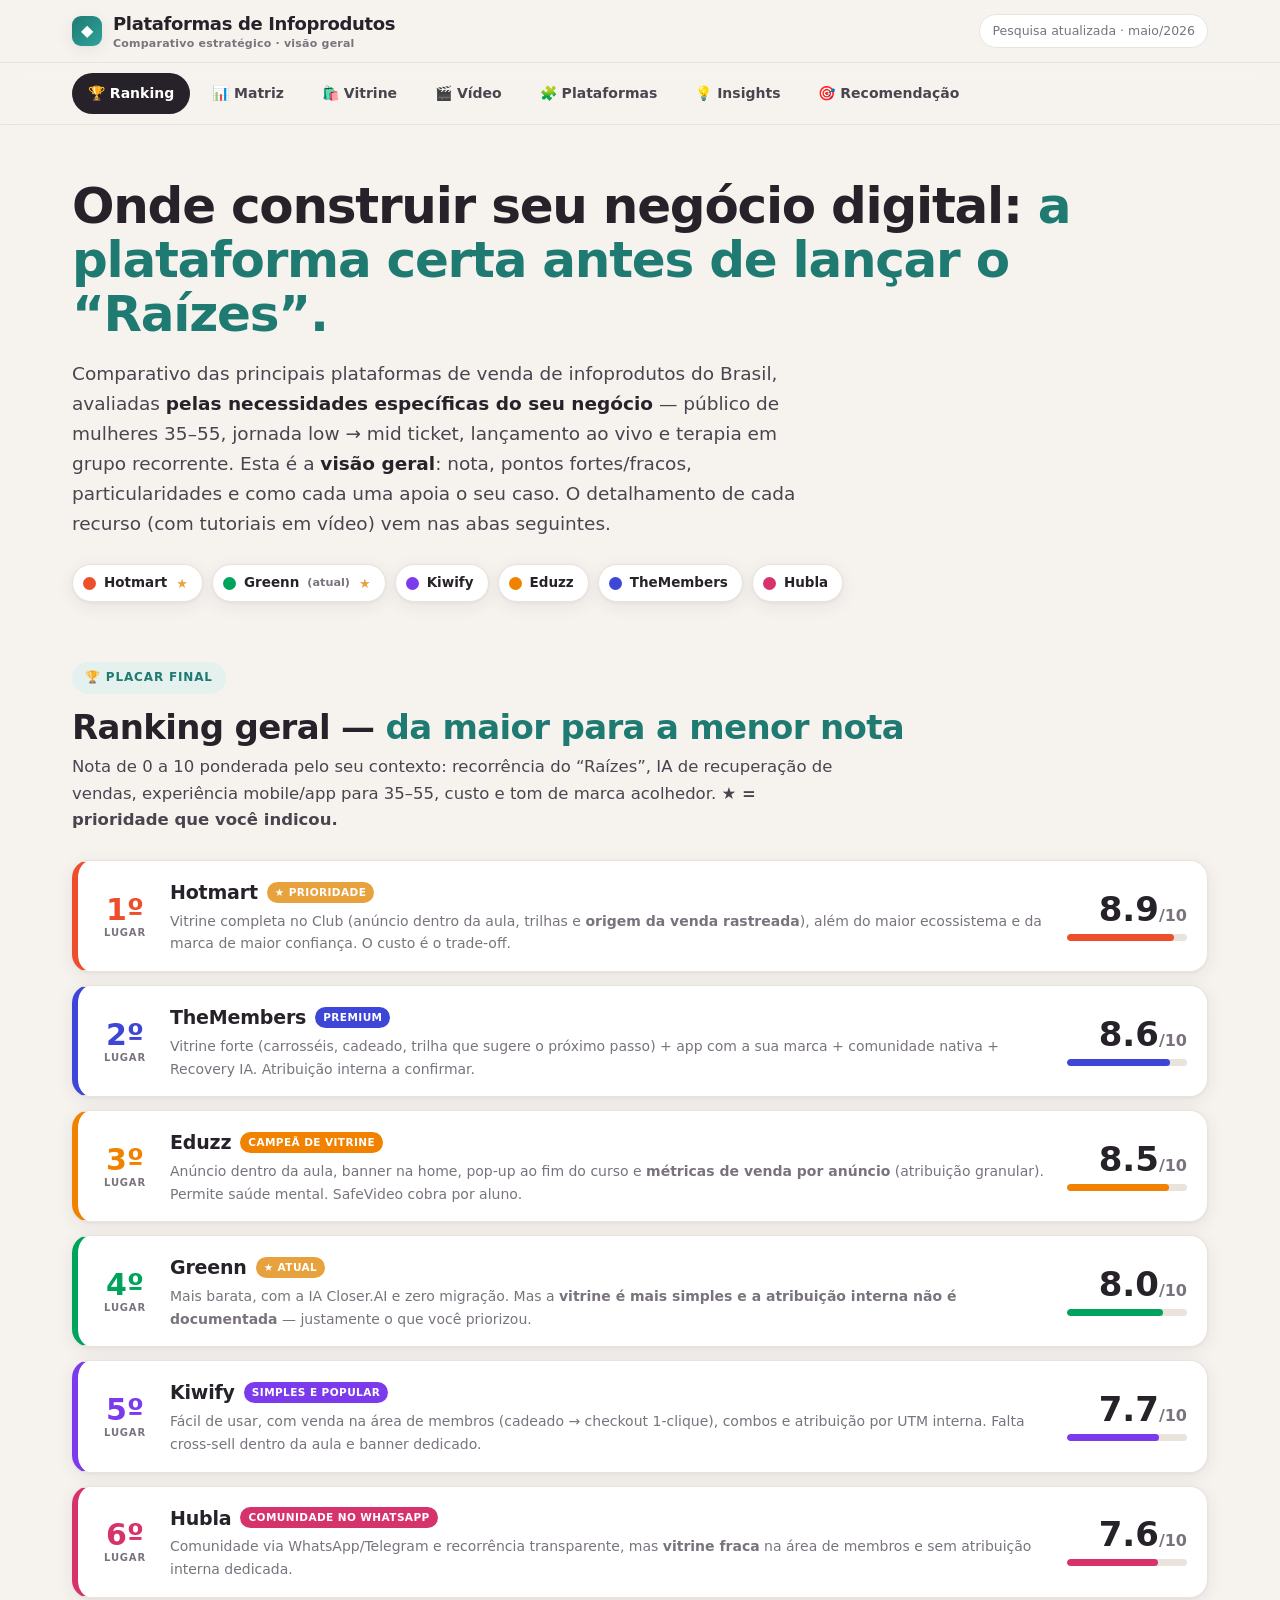
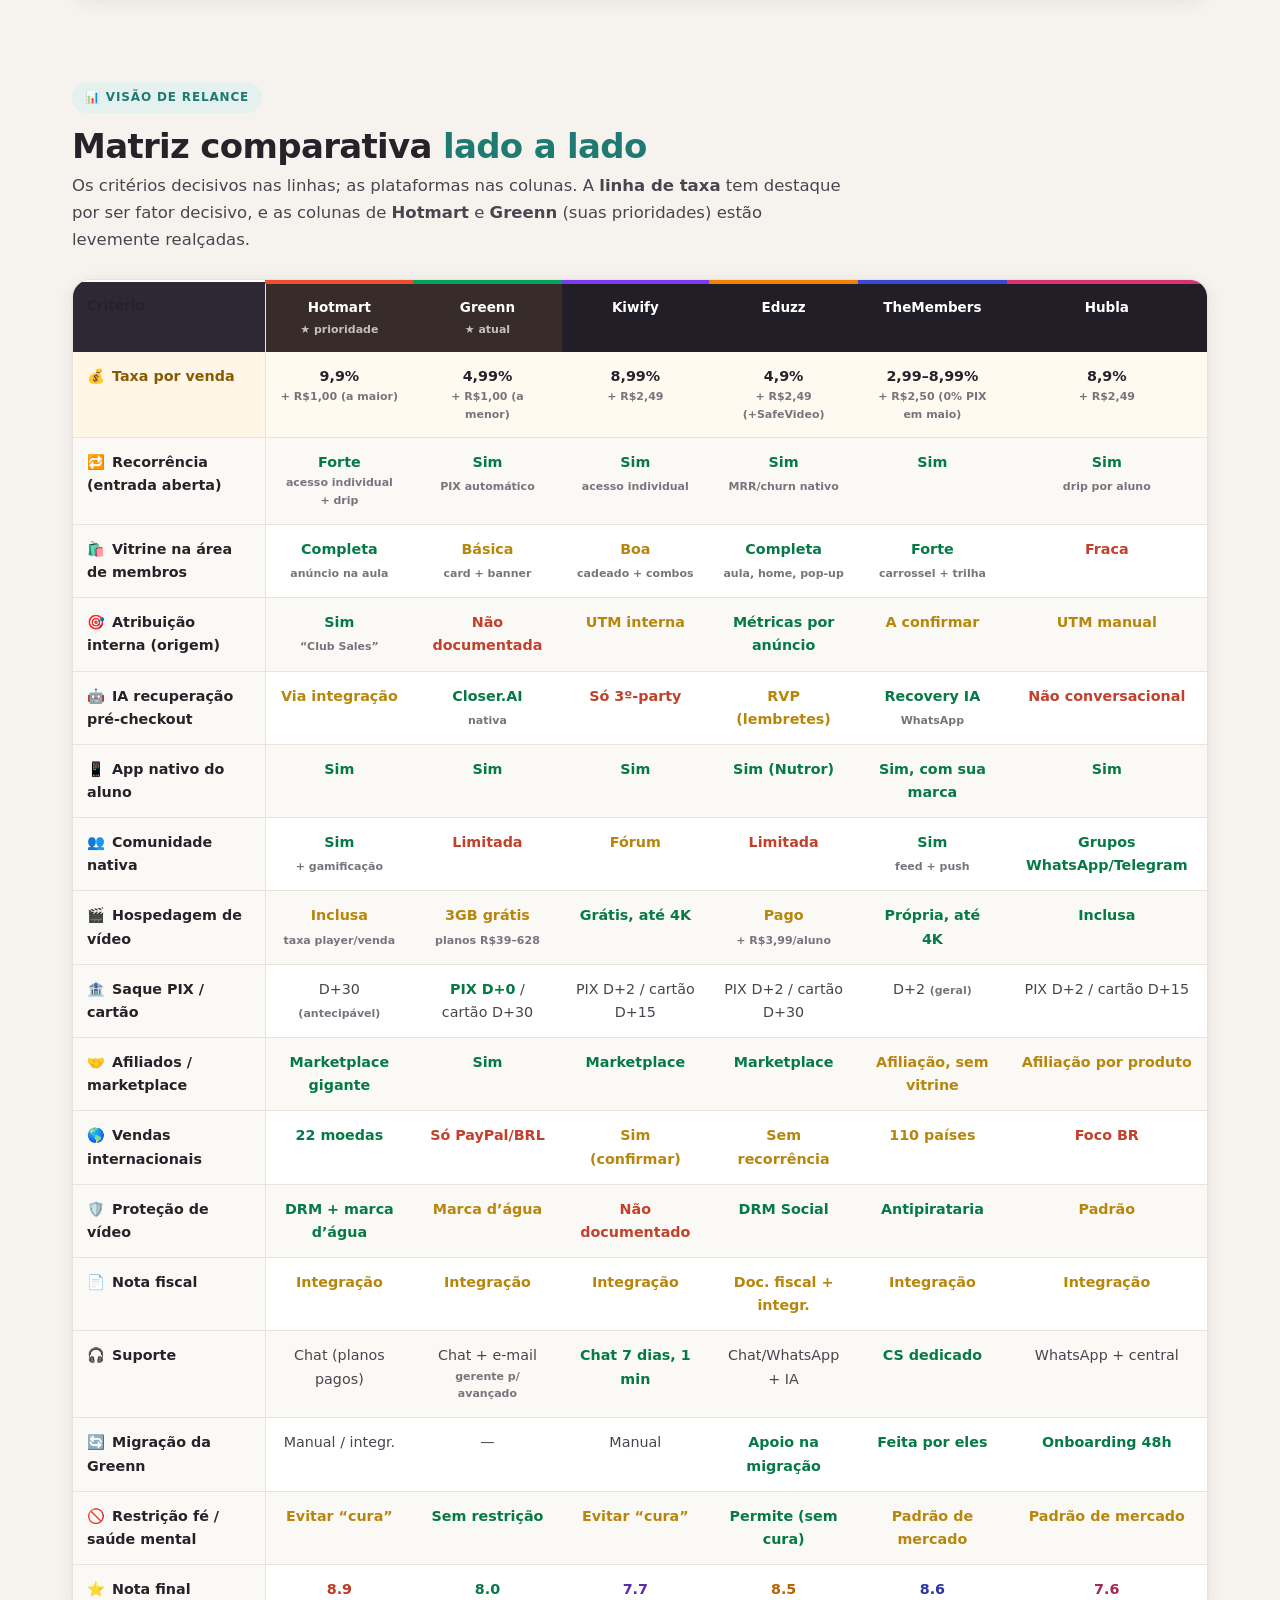
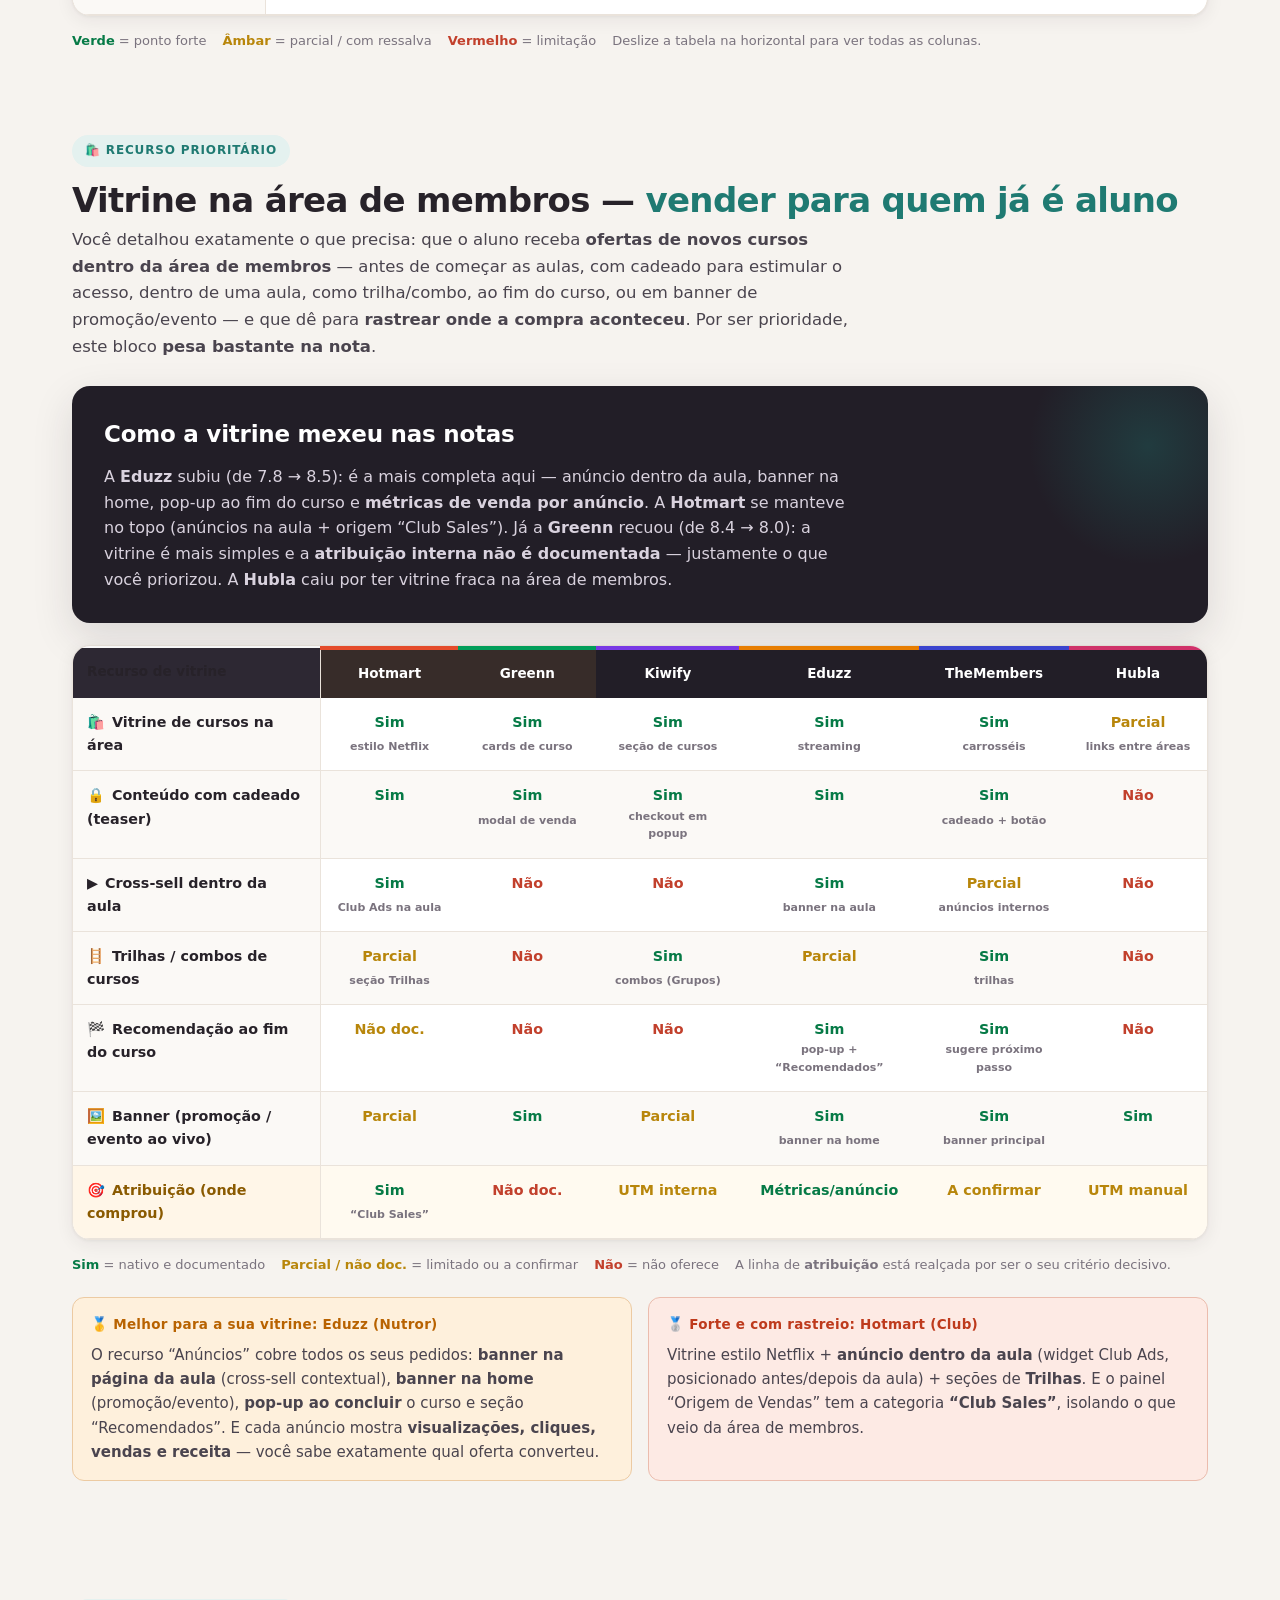
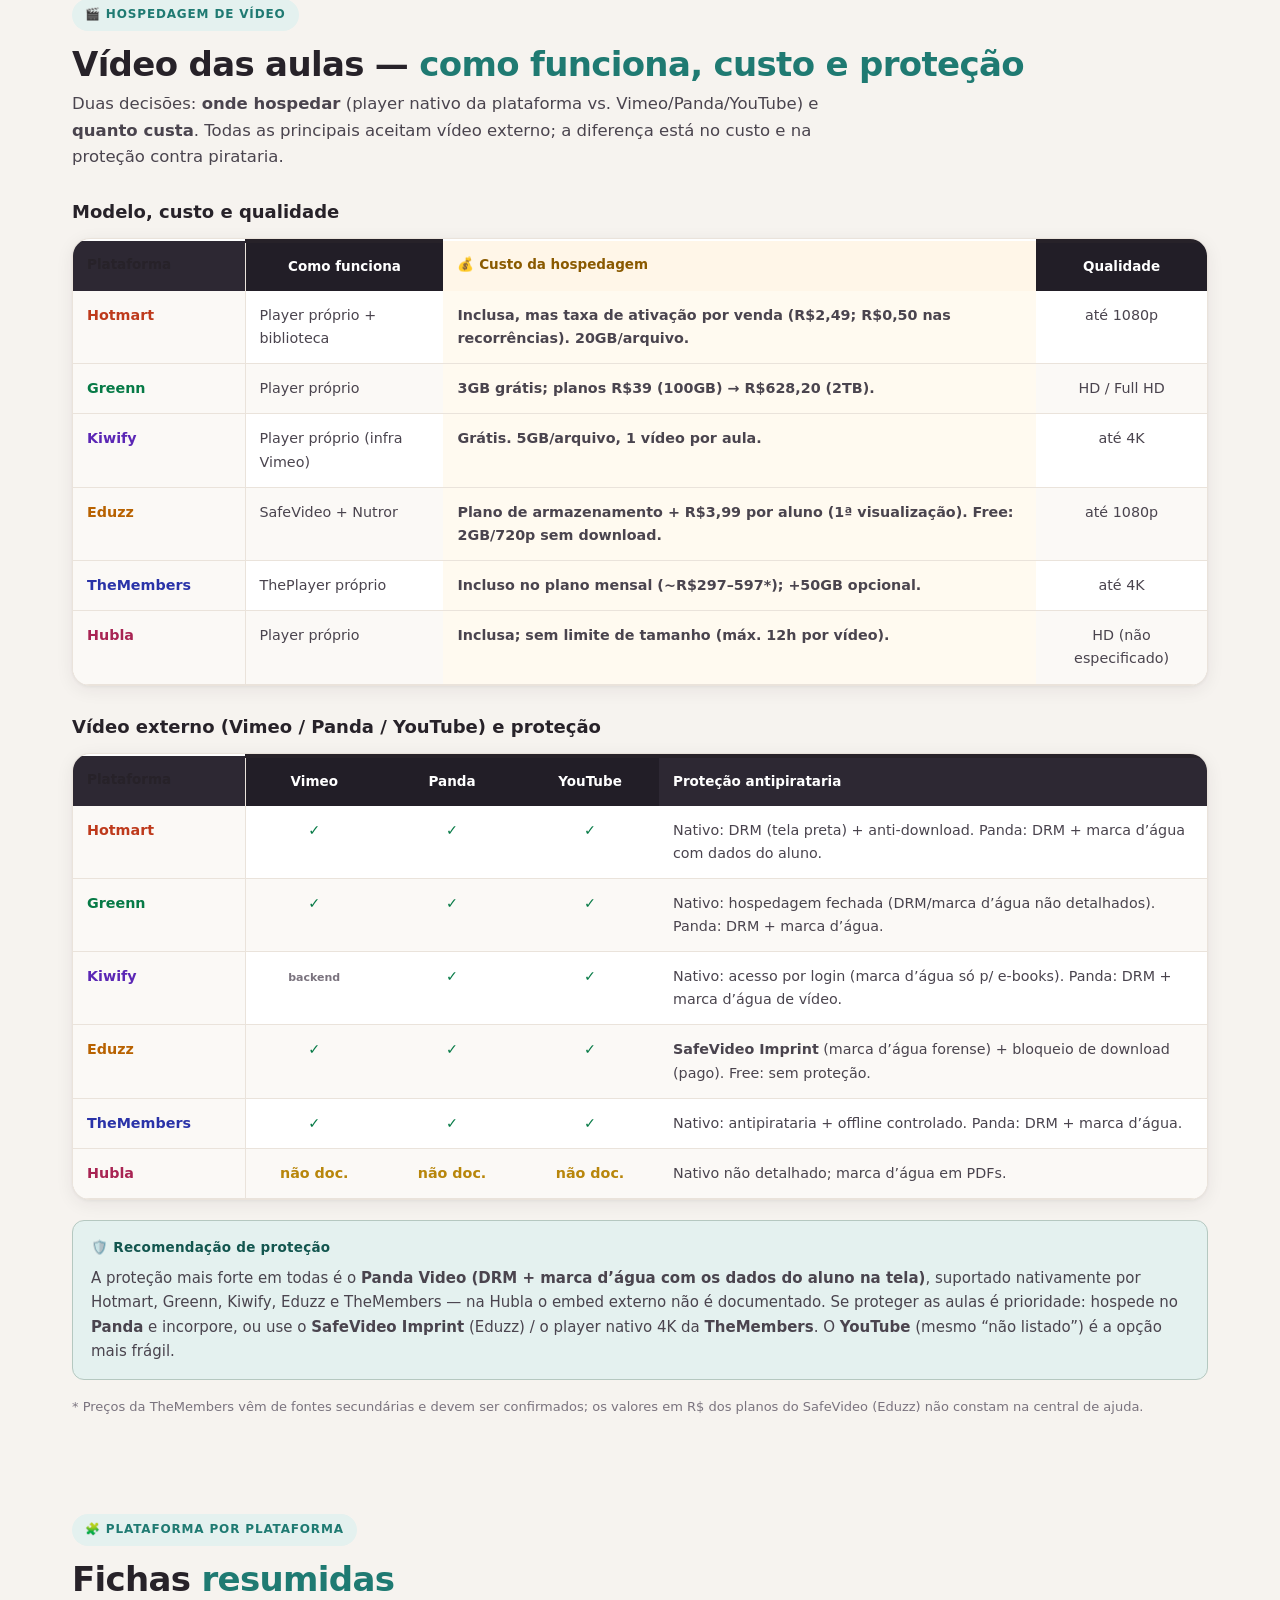
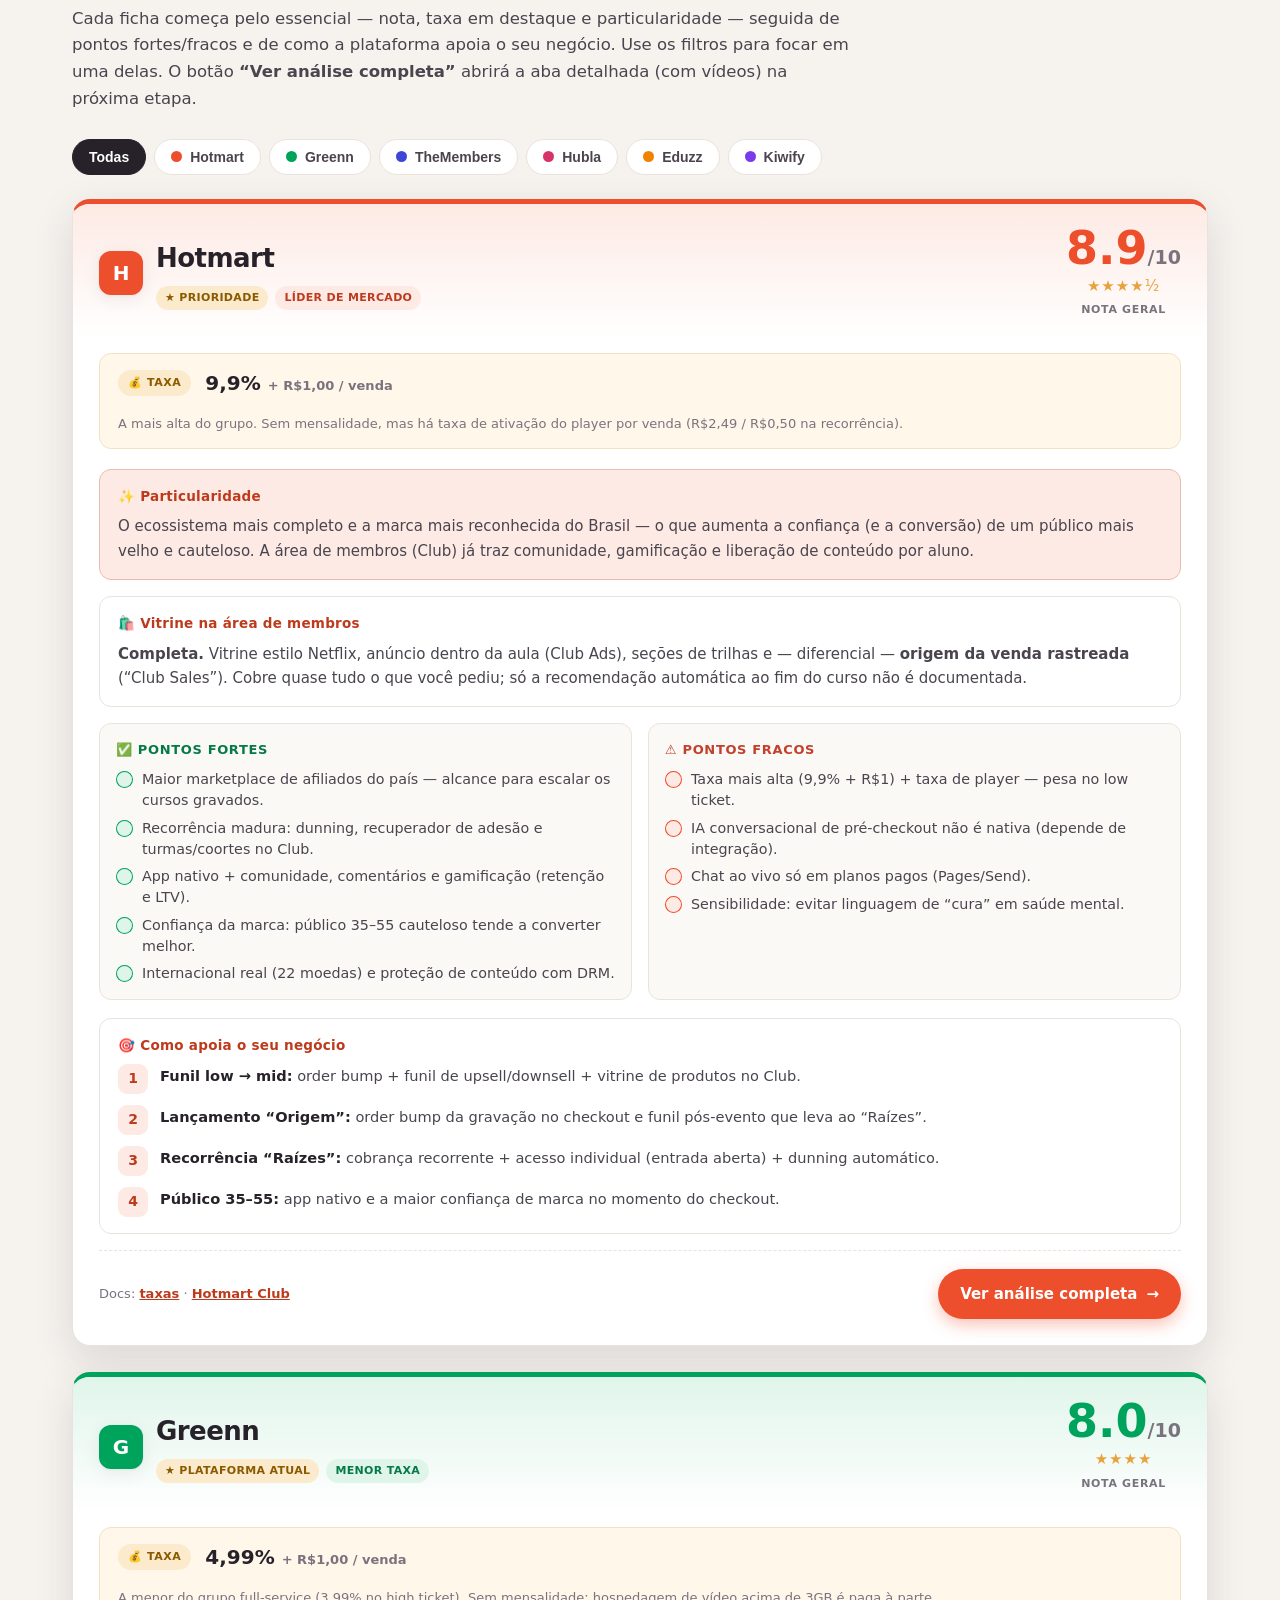
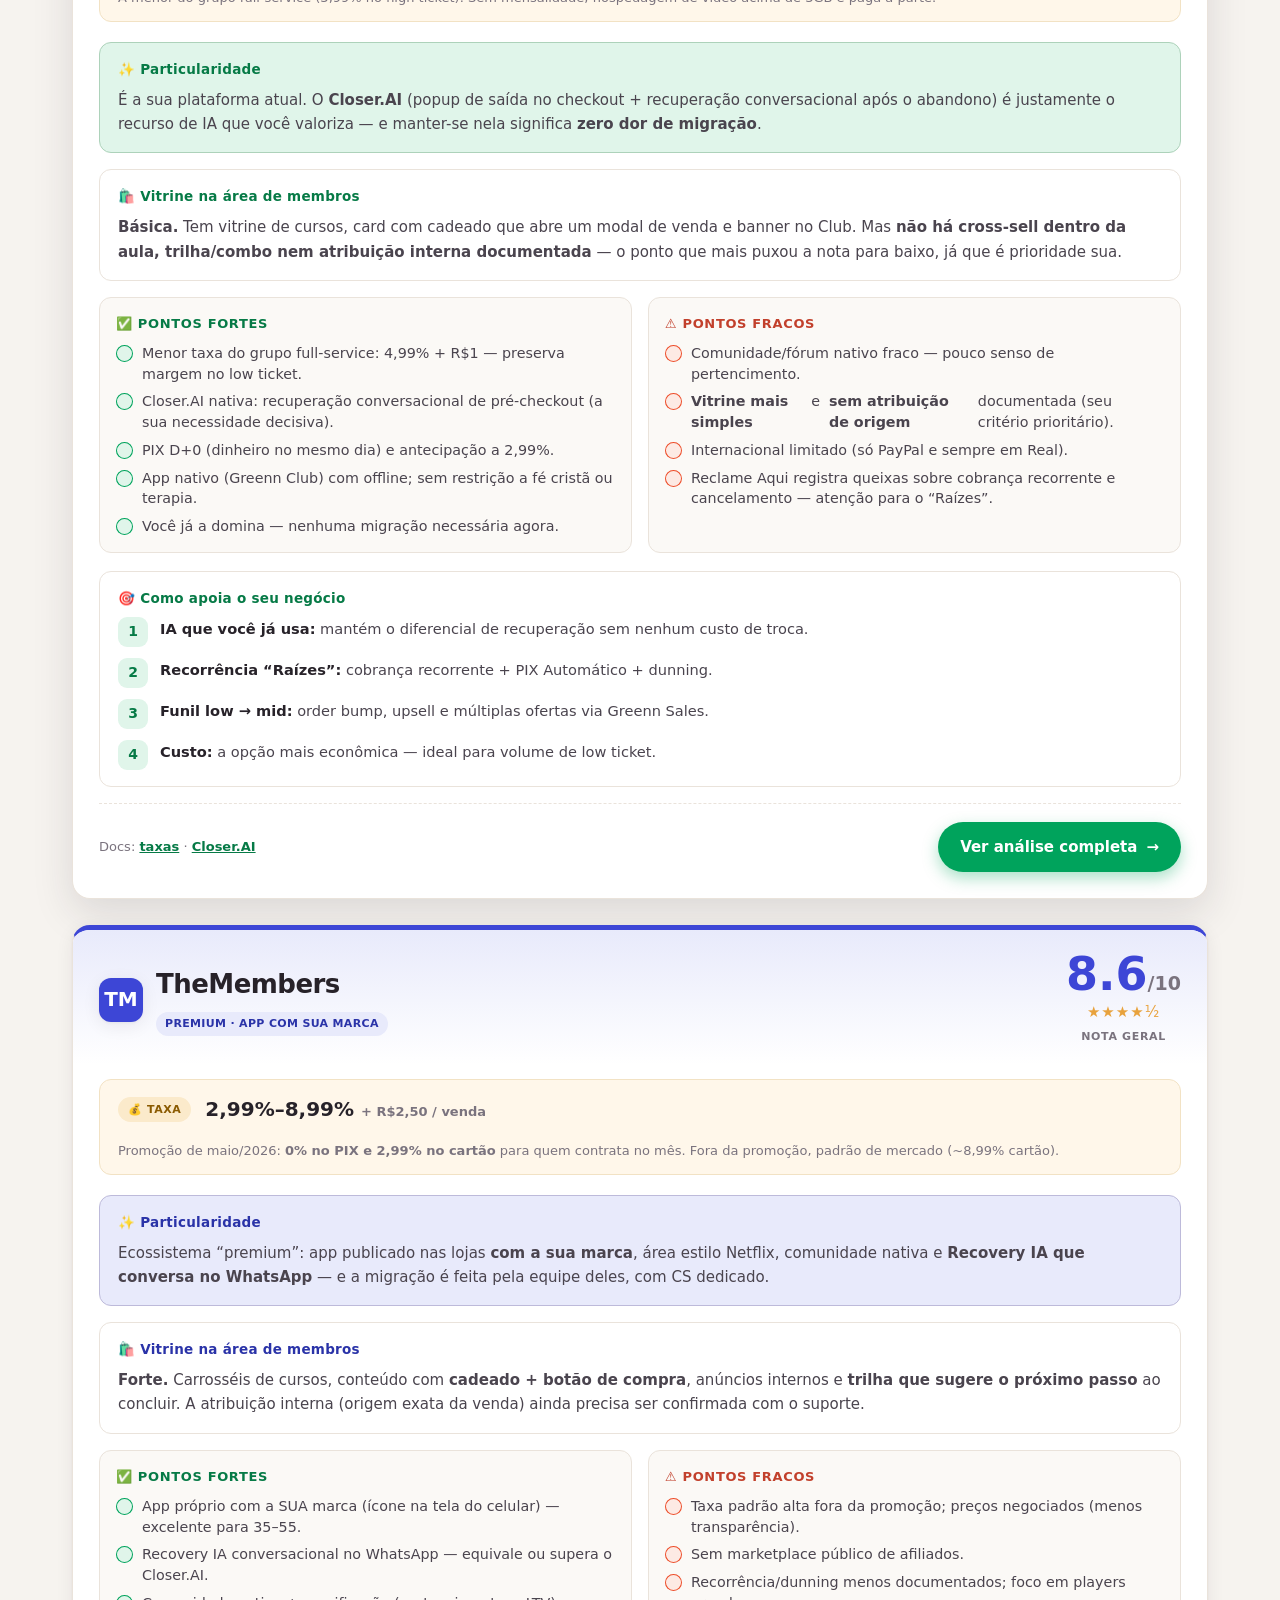
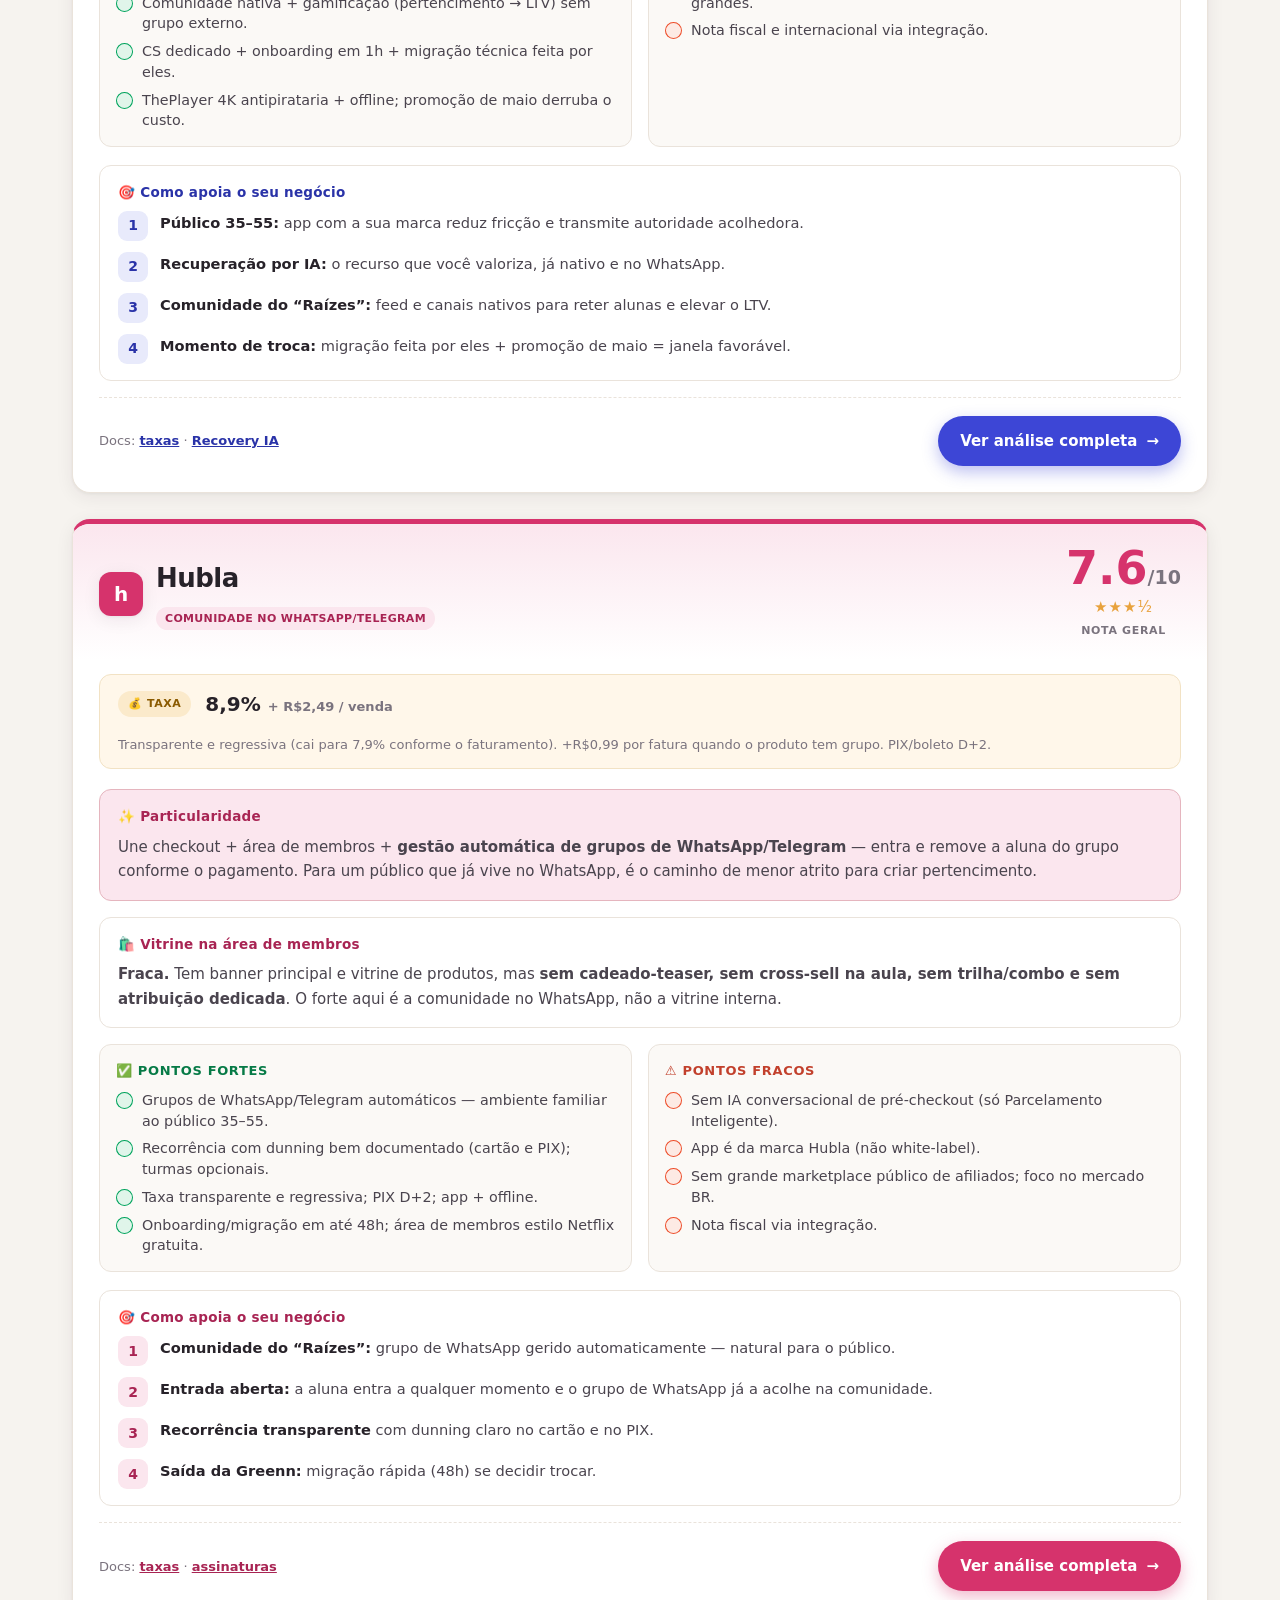
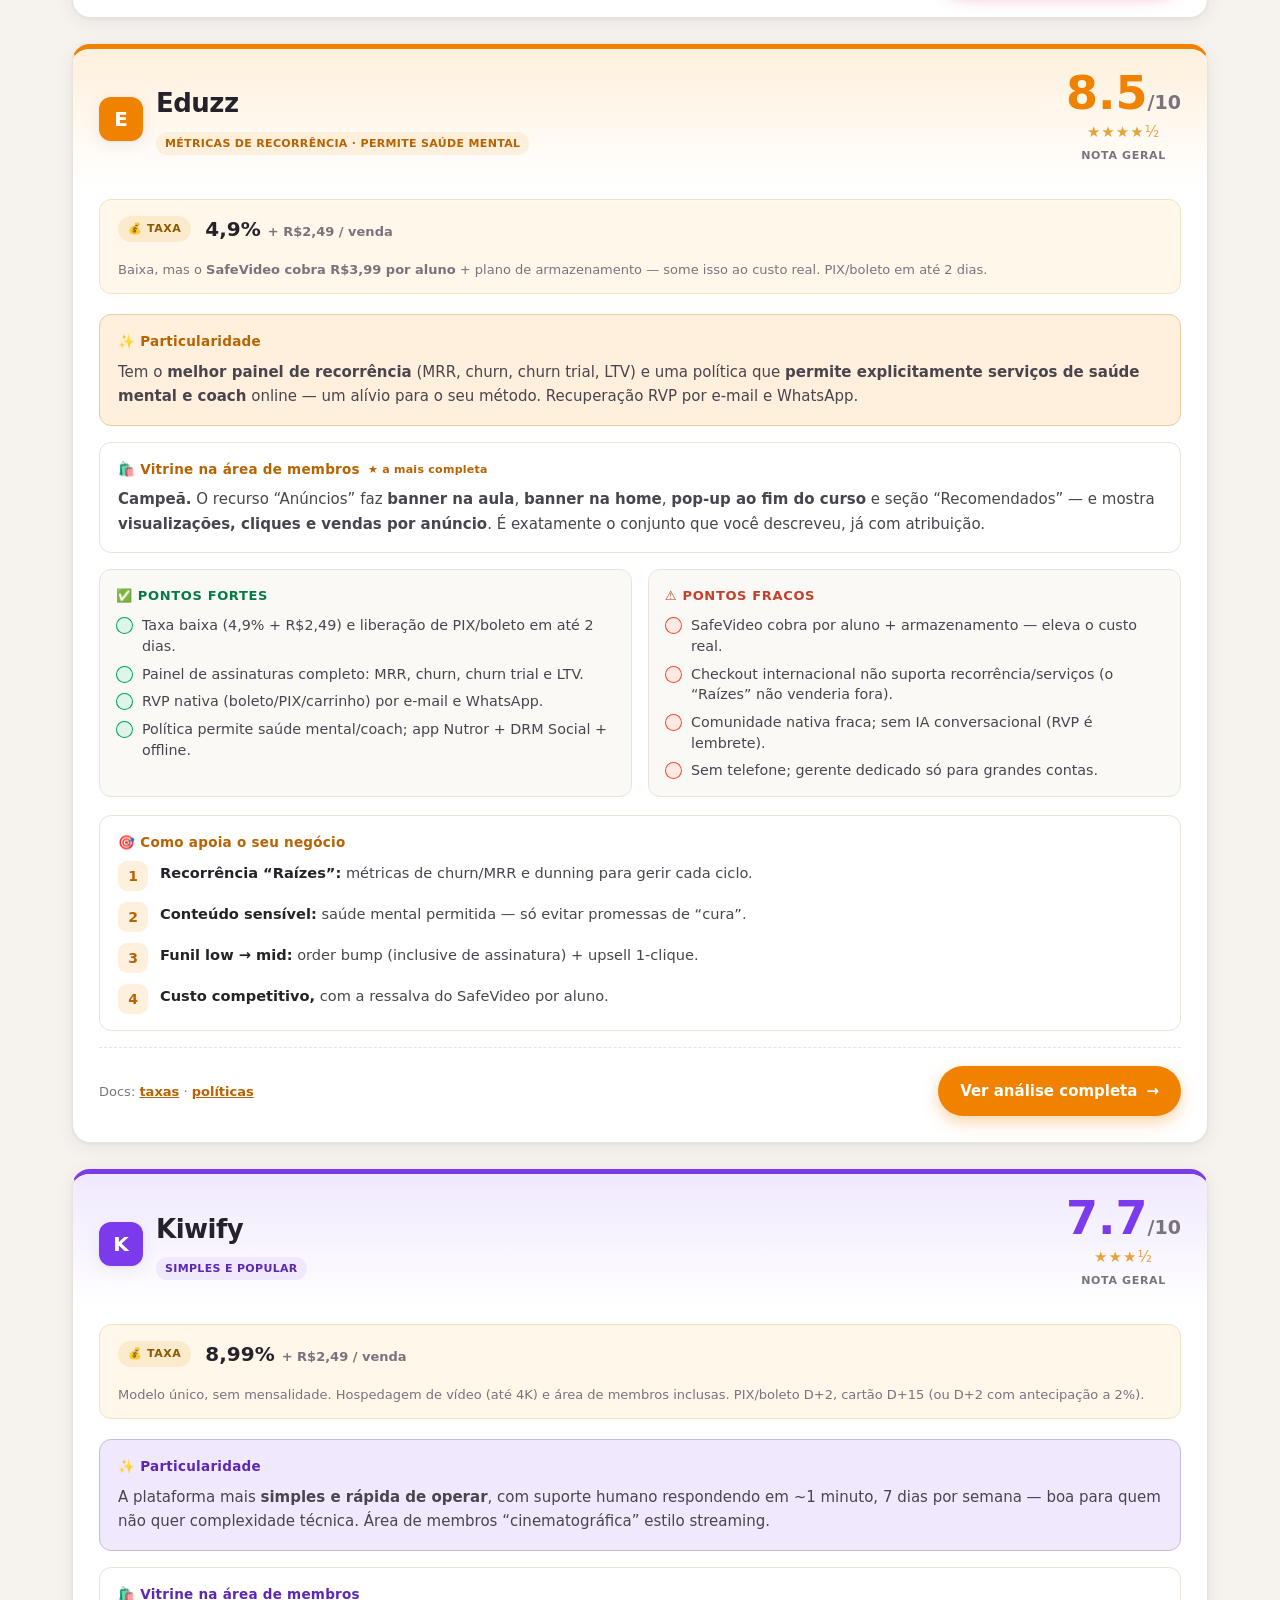
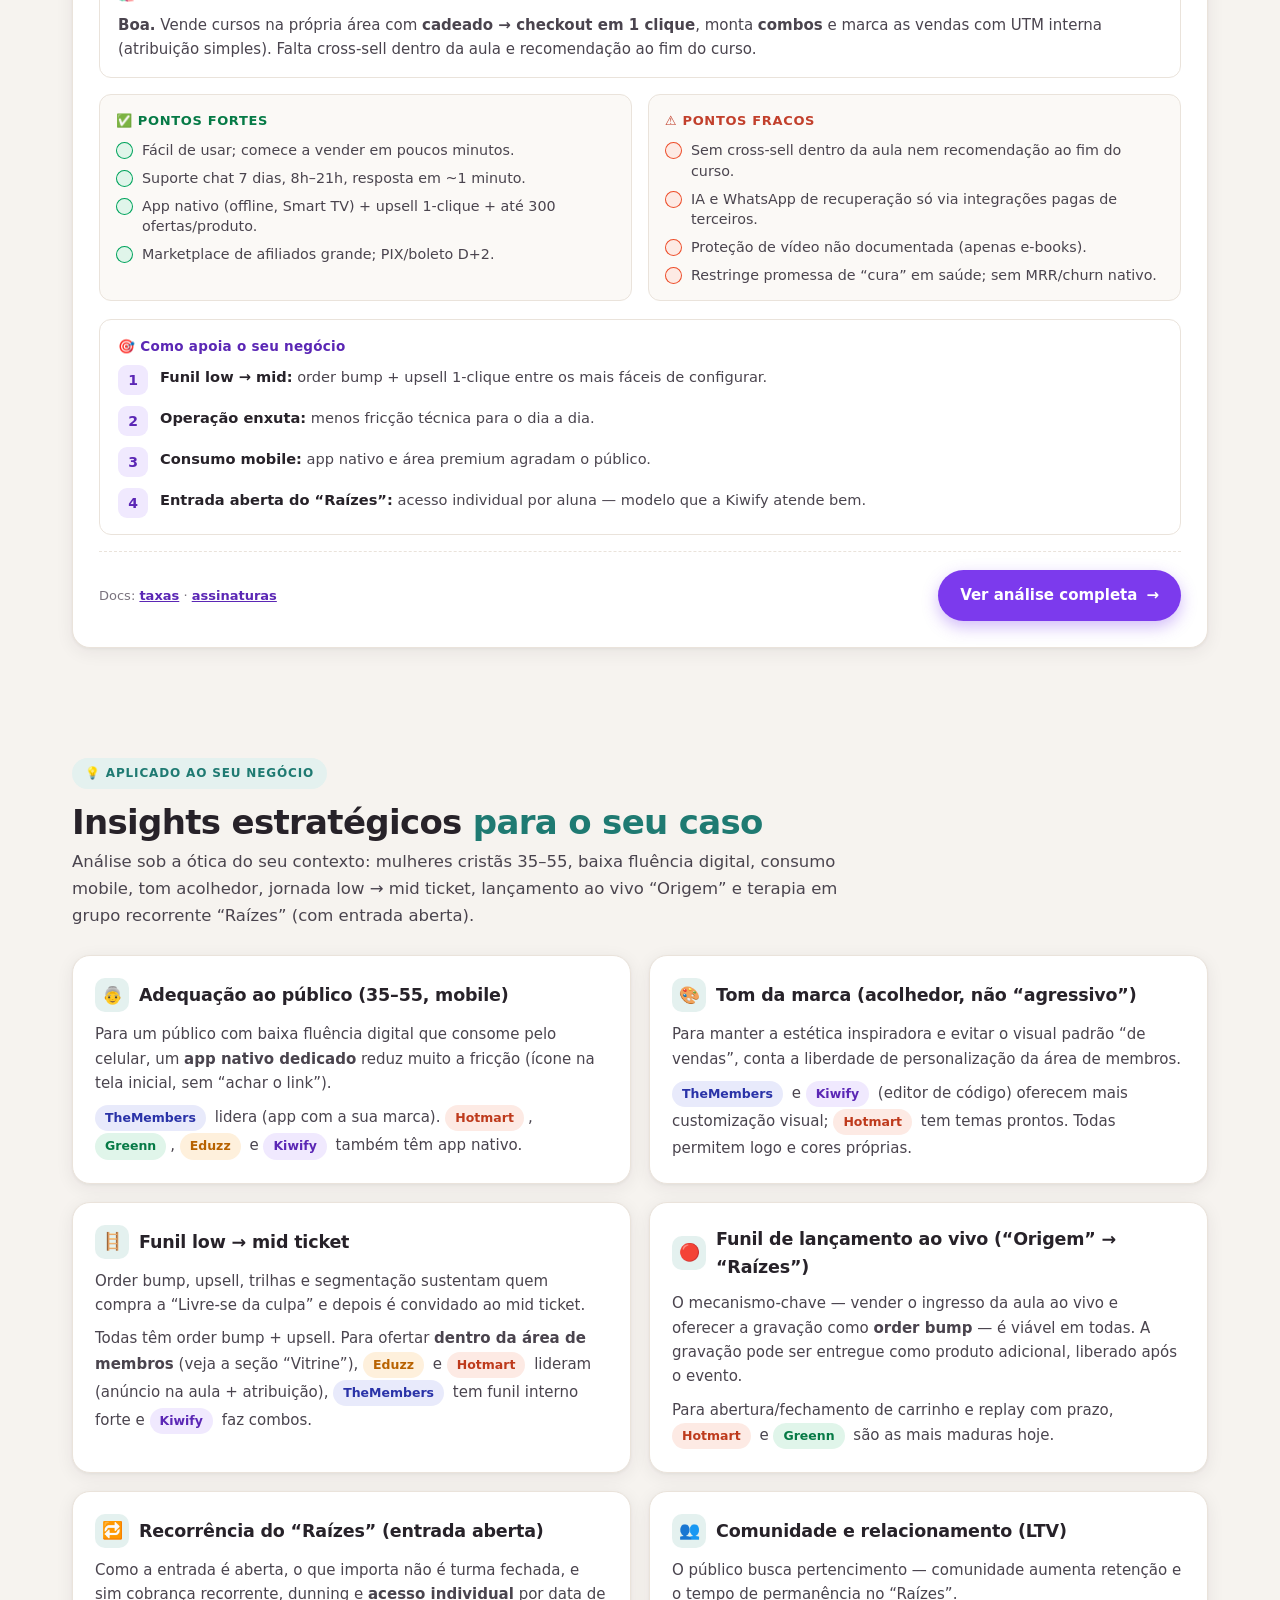
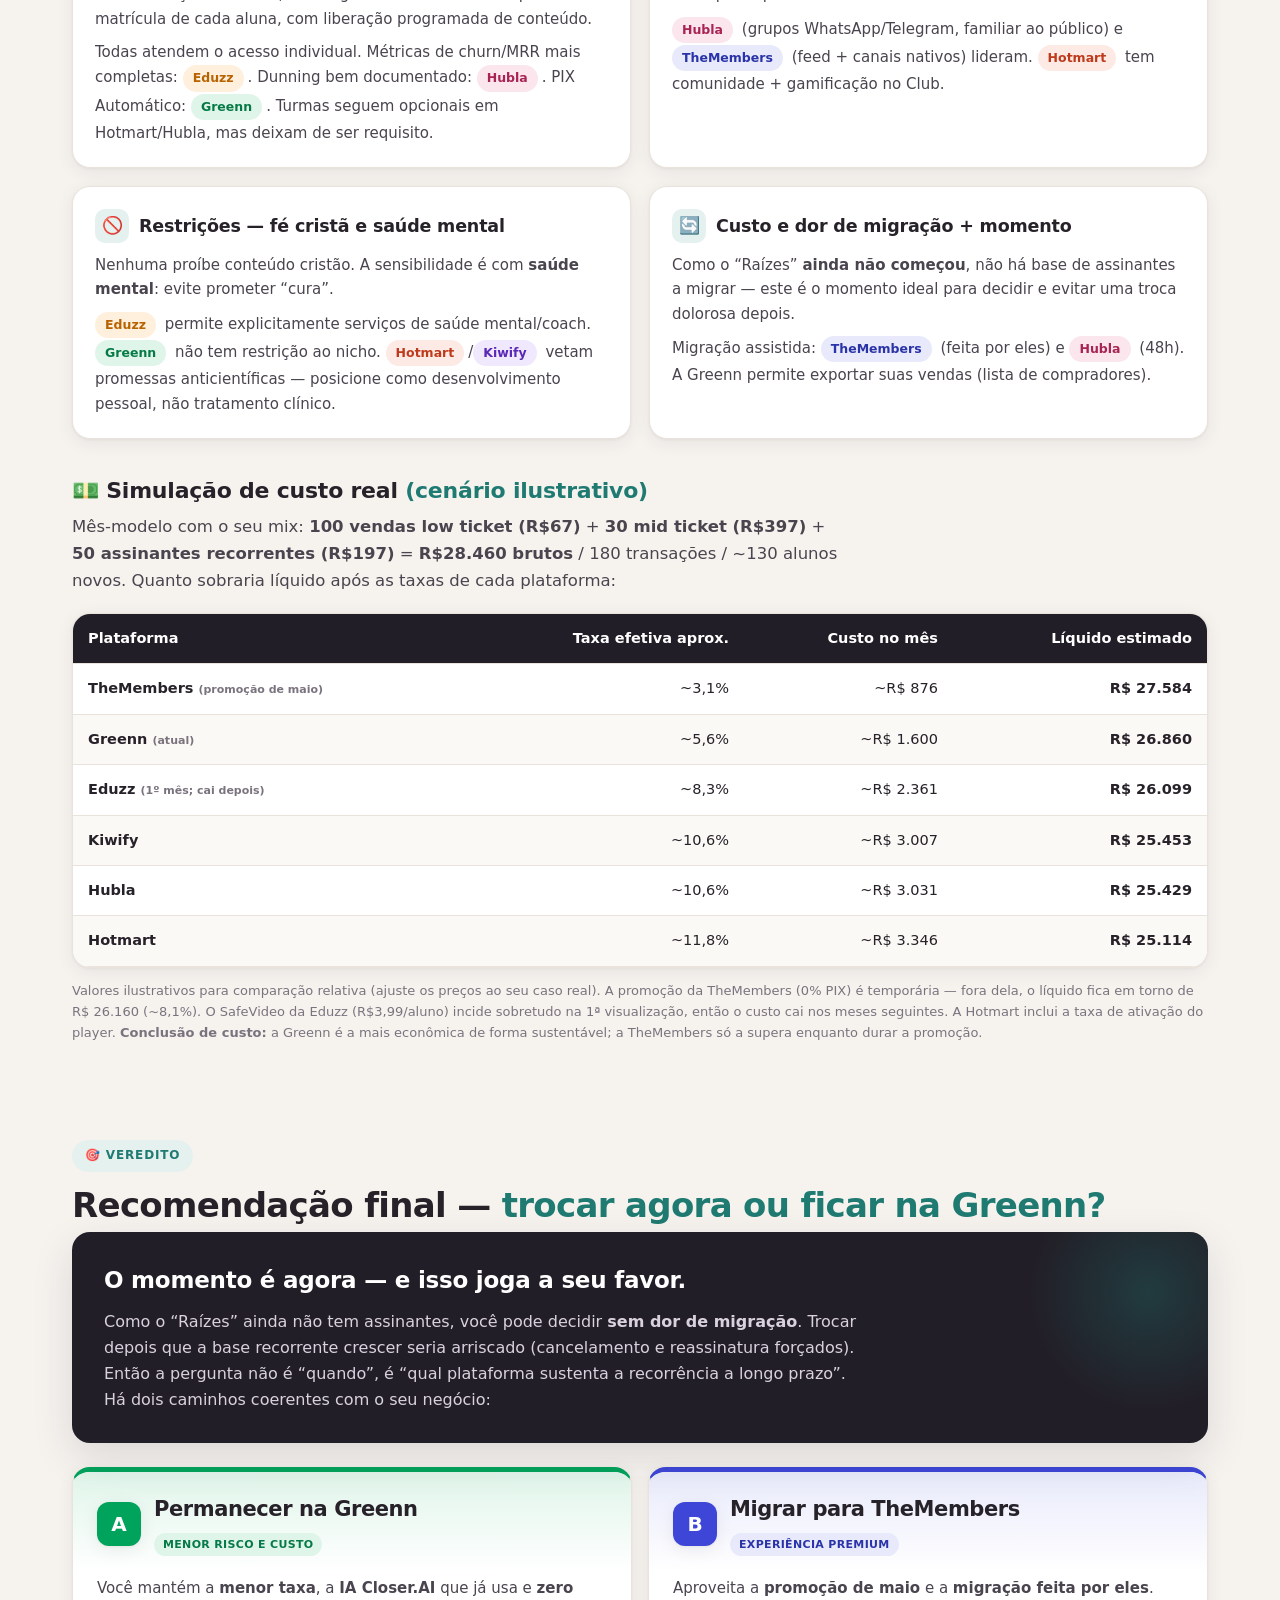
==== index.html @ 666f8a9a "Rename comparativo-plataformas.html to index.html" ====
<!DOCTYPE html>
<html lang="pt-BR">
<head>
<meta charset="UTF-8">
<meta name="viewport" content="width=device-width, initial-scale=1.0">
<title>Comparativo de Plataformas de Infoprodutos — Visão Geral</title>
<style>
  :root{
    /* Base neutra e quente (tom acolhedor) */
    --bg:#F6F3EF;
    --surface:#FFFFFF;
    --surface-2:#FBF9F6;
    --ink:#272229;
    --ink-soft:#4A444E;
    --muted:#7A737E;
    --line:#EAE3DB;
    --line-strong:#DcD3C8;
    --dark:#221E27;          /* faixas escuras de destaque */
    --dark-2:#2D2833;

    /* Acento global (calmo, bem-estar) */
    --brand:#1F7A72;
    --brand-dark:#13564F;
    --brand-soft:#E4F1EF;

    /* Acentos por marca (variáveis — fáceis de ajustar) */
    --hotmart:#ED4E2B;  --hotmart-dark:#BE3A1C; --hotmart-soft:#FDEAE4;
    --greenn:#00A35C;   --greenn-dark:#067A46;  --greenn-soft:#E0F5EA;
    --kiwify:#7C3AED;   --kiwify-dark:#5B27B5;  --kiwify-soft:#F0E9FE;
    --eduzz:#F08200;    --eduzz-dark:#B86200;   --eduzz-soft:#FEF0DC;
    --members:#3D46D6;  --members-dark:#2A33A8; --members-soft:#E8EAFB;
    --hubla:#D6336C;    --hubla-dark:#A82453;   --hubla-soft:#FBE6EE;

    --radius:18px;
    --radius-sm:12px;
    --shadow:0 4px 18px rgba(40,34,45,.07), 0 1px 3px rgba(40,34,45,.05);
    --shadow-lg:0 14px 40px rgba(40,34,45,.13);
    --maxw:1180px;
    --font:'Segoe UI',system-ui,-apple-system,'Helvetica Neue',Arial,sans-serif;
  }

  *{box-sizing:border-box}
  html{scroll-behavior:smooth}
  body{
    margin:0;font-family:var(--font);background:var(--bg);color:var(--ink);
    font-size:17px;line-height:1.62;-webkit-font-smoothing:antialiased;
  }
  a{color:inherit}
  .wrap{max-width:var(--maxw);margin:0 auto;padding:0 22px}

  /* ---------- Acento por seção/plataforma ---------- */
  .acc-hotmart{--accent:var(--hotmart);--accent-dark:var(--hotmart-dark);--accent-soft:var(--hotmart-soft)}
  .acc-greenn {--accent:var(--greenn); --accent-dark:var(--greenn-dark); --accent-soft:var(--greenn-soft)}
  .acc-kiwify {--accent:var(--kiwify); --accent-dark:var(--kiwify-dark); --accent-soft:var(--kiwify-soft)}
  .acc-eduzz  {--accent:var(--eduzz);  --accent-dark:var(--eduzz-dark);  --accent-soft:var(--eduzz-soft)}
  .acc-members{--accent:var(--members);--accent-dark:var(--members-dark);--accent-soft:var(--members-soft)}
  .acc-hubla  {--accent:var(--hubla);  --accent-dark:var(--hubla-dark);  --accent-soft:var(--hubla-soft)}
  .acc-brand  {--accent:var(--brand);  --accent-dark:var(--brand-dark);  --accent-soft:var(--brand-soft)}

  /* ---------- Top bar ---------- */
  header.top{
    position:sticky;top:0;z-index:60;background:rgba(246,243,239,.92);
    backdrop-filter:blur(10px);border-bottom:1px solid var(--line);
  }
  .top .wrap{display:flex;align-items:center;gap:16px;height:62px}
  .logo{display:flex;align-items:center;gap:11px;font-weight:800;letter-spacing:-.02em;font-size:18px}
  .logo .dot{width:30px;height:30px;border-radius:9px;background:linear-gradient(135deg,var(--brand),#2EA39A);
    display:grid;place-items:center;color:#fff;font-size:16px;box-shadow:var(--shadow)}
  .logo small{display:block;font-weight:600;color:var(--muted);font-size:11px;letter-spacing:.02em;margin-top:-3px}
  .top .spacer{flex:1}
  .top .badge-date{font-size:12.5px;color:var(--muted);background:var(--surface);border:1px solid var(--line);
    padding:6px 12px;border-radius:999px;white-space:nowrap}
  @media(max-width:680px){.top .badge-date{display:none}}

  /* ---------- Sticky section nav ---------- */
  nav.sub{position:sticky;top:62px;z-index:50;background:rgba(246,243,239,.92);backdrop-filter:blur(10px);
    border-bottom:1px solid var(--line)}
  nav.sub .wrap{display:flex;gap:6px;overflow-x:auto;padding-top:10px;padding-bottom:10px;scrollbar-width:none}
  nav.sub .wrap::-webkit-scrollbar{display:none}
  nav.sub a{flex:0 0 auto;text-decoration:none;font-weight:700;font-size:14px;color:var(--ink-soft);
    padding:8px 15px;border-radius:999px;border:1px solid transparent;transition:.18s}
  nav.sub a:hover{background:var(--surface);border-color:var(--line)}
  nav.sub a.on{background:var(--ink);color:#fff}

  /* ---------- Hero ---------- */
  .hero{padding:54px 0 18px}
  .hero h1{font-size:clamp(30px,4.6vw,50px);line-height:1.08;letter-spacing:-.025em;margin:0 0 18px;font-weight:850}
  .hero h1 .hl{color:var(--brand)}
  .hero .lead{font-size:18.5px;color:var(--ink-soft);max-width:760px;margin:0 0 26px}
  .hero .lead b{color:var(--ink)}
  .legend{display:flex;flex-wrap:wrap;gap:9px;margin-top:6px}
  .chip{display:inline-flex;align-items:center;gap:8px;background:var(--surface);border:1px solid var(--line);
    padding:7px 14px 7px 10px;border-radius:999px;font-weight:700;font-size:13.5px;box-shadow:var(--shadow);cursor:default}
  .chip .sw{width:13px;height:13px;border-radius:50%;background:var(--c)}
  .chip.prio::after{content:"★";color:#E8A23D;font-size:13px;margin-left:1px}

  /* ---------- Section heads ---------- */
  section{padding:42px 0;scroll-margin-top:120px}
  .eyebrow{display:inline-flex;align-items:center;gap:8px;font-weight:800;letter-spacing:.07em;text-transform:uppercase;
    font-size:12px;color:var(--brand);background:var(--brand-soft);padding:6px 13px;border-radius:999px;margin-bottom:14px}
  h2.sec{font-size:clamp(24px,3.3vw,34px);letter-spacing:-.02em;margin:0 0 8px;font-weight:840;line-height:1.12}
  h2.sec .hl{color:var(--brand)}
  .sec-intro{color:var(--ink-soft);max-width:780px;margin:0 0 26px;font-size:16.5px}

  /* ---------- Ranking ---------- */
  .rank-list{display:flex;flex-direction:column;gap:13px}
  .rank{display:grid;grid-template-columns:54px 1fr auto;align-items:center;gap:18px;background:var(--surface);
    border:1px solid var(--line);border-left:6px solid var(--accent);border-radius:var(--radius);padding:16px 20px;box-shadow:var(--shadow);
    transition:.2s;position:relative}
  .rank:hover{transform:translateY(-2px);box-shadow:var(--shadow-lg)}
  .rank .pos{font-size:30px;font-weight:850;color:var(--accent);text-align:center;line-height:1}
  .rank .pos small{display:block;font-size:10px;color:var(--muted);font-weight:700;letter-spacing:.08em;margin-top:3px}
  .rank .who{min-width:0}
  .rank .who .nm{font-weight:820;font-size:19px;letter-spacing:-.01em;display:flex;align-items:center;gap:9px;flex-wrap:wrap}
  .rank .who .nm .tag{font-size:10.5px;font-weight:800;letter-spacing:.04em;text-transform:uppercase;color:#fff;
    background:var(--accent);padding:2px 8px;border-radius:999px}
  .rank .who .nm .tag.prio{background:#E8A23D}
  .rank .who .desc{color:var(--muted);font-size:14px;margin-top:2px}
  .rank .score{text-align:right;min-width:120px}
  .rank .score .n{font-size:34px;font-weight:860;line-height:1;color:var(--ink)}
  .rank .score .n span{font-size:16px;color:var(--muted);font-weight:700}
  .rank .bar{height:7px;border-radius:999px;background:var(--line);margin-top:8px;overflow:hidden;width:120px;margin-left:auto}
  .rank .bar i{display:block;height:100%;border-radius:999px;background:var(--accent)}
  @media(max-width:620px){
    .rank{grid-template-columns:42px 1fr;gap:12px;padding:14px}
    .rank .score{grid-column:2;text-align:left;margin-top:4px}
    .rank .bar{margin-left:0}
    .rank .score .n{font-size:28px}
  }

  /* ---------- Matriz ---------- */
  .matrix-wrap{background:var(--surface);border:1px solid var(--line);border-radius:var(--radius);box-shadow:var(--shadow);overflow:hidden}
  .matrix-scroll{overflow-x:auto;-webkit-overflow-scrolling:touch}
  table.matrix{border-collapse:collapse;width:100%;min-width:880px;font-size:14.3px}
  table.matrix th,table.matrix td{padding:13px 14px;text-align:left;vertical-align:top;border-bottom:1px solid var(--line)}
  table.matrix thead th{position:sticky;top:0;background:var(--dark);color:#fff;font-size:13.5px;z-index:2;text-align:center;
    border-bottom:none;font-weight:780}
  table.matrix thead th .sc{display:block;font-size:11px;font-weight:700;opacity:.7;margin-top:2px}
  table.matrix thead th.crit{text-align:left;background:var(--dark-2)}
  table.matrix th.rowh{position:sticky;left:0;background:var(--surface-2);font-weight:780;z-index:1;min-width:172px;
    border-right:1px solid var(--line);color:var(--ink)}
  table.matrix th.rowh .ic{margin-right:7px}
  table.matrix td{text-align:center;color:var(--ink-soft);min-width:138px}
  table.matrix tbody tr:nth-child(even) td,table.matrix tbody tr:nth-child(even) th.rowh{background:var(--surface-2)}
  table.matrix tbody tr:hover td{background:var(--brand-soft)}
  /* coluna por marca: faixa de cor no topo via thead */
  th.col{border-top:4px solid var(--cc)}
  .colprio{box-shadow:inset 0 0 0 9999px rgba(232,162,61,.10)}
  /* linha taxa em destaque */
  tr.fee th.rowh{background:#FFF6E8 !important;color:#8A5A00}
  tr.fee td{background:#FFFaF0 !important;font-weight:800;color:var(--ink)}
  tr.fee td .eff{display:block;font-size:11px;font-weight:600;color:var(--muted)}
  .yes{color:var(--greenn-dark);font-weight:800}
  .no{color:#C2402C;font-weight:800}
  .partial{color:#B8860B;font-weight:780}
  .mtag{display:inline-block;font-size:11px;font-weight:700;color:var(--muted)}
  .legend-mini{display:flex;flex-wrap:wrap;gap:16px;margin-top:14px;font-size:13px;color:var(--muted)}
  .legend-mini span b{font-weight:800}

  /* ---------- Buttons ---------- */
  .btn{display:inline-flex;align-items:center;gap:9px;font-weight:780;font-size:15px;text-decoration:none;cursor:pointer;
    border:none;border-radius:999px;padding:13px 22px;transition:.18s}
  .btn-accent{background:var(--accent);color:#fff;box-shadow:0 6px 16px color-mix(in srgb,var(--accent) 34%,transparent)}
  .btn-accent:hover{filter:brightness(1.05);transform:translateY(-1px)}
  .btn-ghost{background:transparent;color:var(--accent);border:1.6px solid color-mix(in srgb,var(--accent) 40%,transparent)}
  .btn-ghost:hover{background:var(--accent-soft)}
  .btn .arw{transition:.18s}
  .btn:hover .arw{transform:translateX(3px)}

  /* ---------- Platform cards ---------- */
  .filterbar{display:flex;flex-wrap:wrap;gap:8px;margin-bottom:24px}
  .fbtn{cursor:pointer;border:1px solid var(--line);background:var(--surface);border-radius:999px;padding:9px 16px;
    font-weight:760;font-size:14px;color:var(--ink-soft);display:inline-flex;align-items:center;gap:8px;transition:.16s}
  .fbtn .sw{width:11px;height:11px;border-radius:50%;background:var(--c)}
  .fbtn:hover{border-color:var(--line-strong)}
  .fbtn.on{background:var(--ink);color:#fff;border-color:var(--ink)}
  .fbtn.on .sw{box-shadow:0 0 0 2px rgba(255,255,255,.5)}

  .pcard{background:var(--surface);border:1px solid var(--line);border-top:5px solid var(--accent);border-radius:var(--radius);
    box-shadow:var(--shadow);overflow:hidden;margin-bottom:26px}
  .pcard.prio{box-shadow:var(--shadow-lg)}
  .pcard .phead{display:grid;grid-template-columns:1fr auto;gap:20px;padding:24px 26px 20px;
    background:linear-gradient(180deg,var(--accent-soft),transparent)}
  .pcard .pname{display:flex;align-items:center;gap:13px;flex-wrap:wrap}
  .pcard .pmark{width:44px;height:44px;border-radius:12px;background:var(--accent);color:#fff;display:grid;place-items:center;
    font-weight:850;font-size:20px;box-shadow:var(--shadow)}
  .pcard h3{margin:0;font-size:26px;letter-spacing:-.02em;font-weight:850}
  .pcard .tags{display:flex;gap:7px;flex-wrap:wrap;margin-top:7px}
  .pcard .tg{font-size:11px;font-weight:800;letter-spacing:.03em;text-transform:uppercase;padding:3px 9px;border-radius:999px;
    background:var(--accent-soft);color:var(--accent-dark)}
  .pcard .tg.prio{background:#FBEACB;color:#8A5A00}
  .pcard .tg.neutral{background:var(--surface-2);color:var(--muted);border:1px solid var(--line)}
  .pcard .scorebox{text-align:center;min-width:104px}
  .pcard .scorebox .big{font-size:46px;font-weight:870;line-height:.9;color:var(--accent)}
  .pcard .scorebox .big span{font-size:19px;color:var(--muted)}
  .pcard .scorebox .stars{font-size:15px;letter-spacing:1px;margin-top:5px;color:#E8A23D}
  .pcard .scorebox .lbl{font-size:11px;color:var(--muted);font-weight:700;text-transform:uppercase;letter-spacing:.06em;margin-top:3px}

  .pbody{padding:6px 26px 26px}
  .pfee{display:flex;align-items:center;gap:14px;flex-wrap:wrap;background:#FFF7EA;border:1px solid #F2E2C4;border-radius:var(--radius-sm);
    padding:13px 18px;margin:8px 0 20px}
  .pfee .tagfee{font-size:11px;font-weight:850;letter-spacing:.05em;text-transform:uppercase;color:#8A5A00;
    background:#FBEACB;padding:4px 10px;border-radius:999px}
  .pfee .val{font-size:20px;font-weight:850;color:var(--ink)}
  .pfee .val small{font-size:13px;color:var(--muted);font-weight:700}
  .pfee .note{font-size:13px;color:var(--muted)}

  .two{display:grid;grid-template-columns:1fr 1fr;gap:16px;margin-bottom:18px}
  @media(max-width:640px){.two{grid-template-columns:1fr}.pcard .phead{grid-template-columns:1fr;padding:22px 20px 16px}.pbody{padding:6px 20px 22px}}
  .sw-box{border:1px solid var(--line);border-radius:var(--radius-sm);padding:15px 16px;background:var(--surface-2)}
  .sw-box h5{margin:0 0 9px;font-size:13px;letter-spacing:.05em;text-transform:uppercase;font-weight:820;display:flex;align-items:center;gap:7px}
  .sw-box.pro h5{color:var(--greenn-dark)}
  .sw-box.con h5{color:#C2402C}
  .sw-box ul{margin:0;padding:0;list-style:none;display:flex;flex-direction:column;gap:7px}
  .sw-box li{display:flex;gap:9px;font-size:14.3px;line-height:1.45;color:var(--ink-soft)}
  .sw-box li::before{content:"";flex:0 0 auto;width:17px;height:17px;border-radius:50%;margin-top:2px;
    background-repeat:no-repeat;background-position:center}
  .sw-box.pro li::before{background:var(--greenn-soft);box-shadow:inset 0 0 0 1px var(--greenn)}
  .sw-box.con li::before{background:var(--hotmart-soft);box-shadow:inset 0 0 0 1px var(--hotmart)}
  .sw-box.pro li::after{}
  /* check / x marks via small unicode in pseudo - simpler: use spans */

  .block{border:1px solid var(--line);border-radius:var(--radius-sm);padding:16px 18px;margin-bottom:16px;background:var(--surface)}
  .block.hl-accent{background:var(--accent-soft);border-color:color-mix(in srgb,var(--accent) 26%,var(--line))}
  .block h5{margin:0 0 7px;font-size:13.5px;font-weight:840;letter-spacing:.02em;display:flex;align-items:center;gap:8px;color:var(--accent-dark)}
  .block p{margin:0;font-size:15px;color:var(--ink-soft)}
  .block p + p{margin-top:8px}

  .needs{list-style:none;margin:0;padding:0;display:flex;flex-direction:column;gap:11px}
  .needs li{display:grid;grid-template-columns:30px 1fr;gap:12px;align-items:start;font-size:14.6px;color:var(--ink-soft)}
  .needs li .nn{width:30px;height:30px;border-radius:9px;background:var(--accent-soft);color:var(--accent-dark);
    font-weight:850;display:grid;place-items:center;font-size:14px}
  .needs li b{color:var(--ink)}

  .pfoot{display:flex;align-items:center;justify-content:space-between;gap:14px;flex-wrap:wrap;
    border-top:1px dashed var(--line);padding-top:18px;margin-top:6px}
  .pfoot .docs{font-size:13px;color:var(--muted)}
  .pfoot .docs a{color:var(--accent-dark);font-weight:700}

  /* ---------- Generic emoji icon badge ---------- */
  .ibadge{flex:0 0 auto;width:26px;height:26px;border-radius:8px;background:var(--accent-soft);display:inline-grid;place-items:center;font-size:14px}

  /* ---------- Dark banners ---------- */
  .banner{background:var(--dark);color:#fff;border-radius:var(--radius);padding:30px 32px;box-shadow:var(--shadow-lg);
    position:relative;overflow:hidden}
  .banner::after{content:"";position:absolute;right:-60px;top:-60px;width:240px;height:240px;border-radius:50%;
    background:radial-gradient(circle,var(--brand) 0%,transparent 70%);opacity:.32}
  .banner h3{margin:0 0 10px;font-size:23px;font-weight:840;letter-spacing:-.01em;position:relative}
  .banner p{margin:0;color:#D9D2DE;font-size:16px;max-width:760px;position:relative}
  .banner .row{display:flex;gap:14px;flex-wrap:wrap;margin-top:18px;position:relative}

  /* ---------- Insights grid ---------- */
  .igrid{display:grid;grid-template-columns:repeat(2,1fr);gap:18px}
  @media(max-width:760px){.igrid{grid-template-columns:1fr}}
  .icard{background:var(--surface);border:1px solid var(--line);border-radius:var(--radius);padding:22px 22px;box-shadow:var(--shadow)}
  .icard h4{margin:0 0 10px;font-size:17.5px;font-weight:840;letter-spacing:-.01em;display:flex;align-items:center;gap:10px}
  .icard h4 .ic{width:34px;height:34px;border-radius:10px;background:var(--brand-soft);display:grid;place-items:center;font-size:17px;flex:0 0 auto}
  .icard p{margin:0 0 9px;font-size:15px;color:var(--ink-soft)}
  .icard p:last-child{margin-bottom:0}
  .icard .pill{display:inline-block;font-size:12.5px;font-weight:800;padding:3px 10px;border-radius:999px;margin:1px 4px 1px 0}

  /* cost table */
  .cost-wrap{overflow-x:auto;border:1px solid var(--line);border-radius:var(--radius);box-shadow:var(--shadow);background:var(--surface)}
  table.cost{border-collapse:collapse;width:100%;min-width:680px;font-size:14.5px}
  table.cost th,table.cost td{padding:13px 15px;border-bottom:1px solid var(--line);text-align:right}
  table.cost th:first-child,table.cost td:first-child{text-align:left;font-weight:760}
  table.cost thead th{background:var(--dark);color:#fff;font-weight:780;text-align:right}
  table.cost thead th:first-child{text-align:left}
  table.cost tbody tr:nth-child(even) td{background:var(--surface-2)}
  table.cost .best{color:var(--greenn-dark);font-weight:850}
  table.cost .liq{font-weight:850;color:var(--ink)}
  .assump{font-size:13px;color:var(--muted);margin-top:12px}

  /* ---------- Footer ---------- */
  footer{background:var(--dark);color:#C9C2CE;padding:40px 0 50px;margin-top:30px}
  footer h4{color:#fff;font-size:15px;margin:0 0 12px;letter-spacing:.02em}
  footer .cols{display:grid;grid-template-columns:1.4fr 1fr 1fr;gap:30px}
  @media(max-width:760px){footer .cols{grid-template-columns:1fr}}
  footer a{color:#B9D9D4;text-decoration:none;font-size:13.5px}
  footer a:hover{text-decoration:underline}
  footer ul{list-style:none;margin:0;padding:0;display:flex;flex-direction:column;gap:7px}
  footer .disc{font-size:12.5px;color:#8E8794;border-top:1px solid #3A3540;margin-top:26px;padding-top:18px;line-height:1.6}

  .hide{display:none !important}
</style>
</head>
<body>

<!-- ============ TOP ============ -->
<header class="top">
  <div class="wrap">
    <div class="logo">
      <span class="dot">◆</span>
      <span>Plataformas de Infoprodutos
        <small>Comparativo estratégico · visão geral</small>
      </span>
    </div>
    <div class="spacer"></div>
    <span class="badge-date">Pesquisa atualizada · maio/2026</span>
  </div>
</header>

<!-- ============ SUB NAV ============ -->
<nav class="sub">
  <div class="wrap" id="subnav">
    <a href="#ranking" class="on">🏆 Ranking</a>
    <a href="#matriz">📊 Matriz</a>
    <a href="#vitrine">🛍️ Vitrine</a>
    <a href="#video">🎬 Vídeo</a>
    <a href="#plataformas">🧩 Plataformas</a>
    <a href="#insights">💡 Insights</a>
    <a href="#recomendacao">🎯 Recomendação</a>
  </div>
</nav>

<!-- ============ HERO ============ -->
<div class="hero">
  <div class="wrap">
    <h1>Onde construir seu negócio digital: <span class="hl">a plataforma certa antes de lançar o “Raízes”.</span></h1>
    <p class="lead">Comparativo das principais plataformas de venda de infoprodutos do Brasil, avaliadas <b>pelas necessidades específicas do seu negócio</b> — público de mulheres 35–55, jornada low → mid ticket, lançamento ao vivo e terapia em grupo recorrente. Esta é a <b>visão geral</b>: nota, pontos fortes/fracos, particularidades e como cada uma apoia o seu caso. O detalhamento de cada recurso (com tutoriais em vídeo) vem nas abas seguintes.</p>
    <div class="legend">
      <span class="chip prio" style="--c:var(--hotmart)"><span class="sw"></span>Hotmart</span>
      <span class="chip prio" style="--c:var(--greenn)"><span class="sw"></span>Greenn <small style="color:var(--muted);font-weight:600">(atual)</small></span>
      <span class="chip" style="--c:var(--kiwify)"><span class="sw"></span>Kiwify</span>
      <span class="chip" style="--c:var(--eduzz)"><span class="sw"></span>Eduzz</span>
      <span class="chip" style="--c:var(--members)"><span class="sw"></span>TheMembers</span>
      <span class="chip" style="--c:var(--hubla)"><span class="sw"></span>Hubla</span>
    </div>
  </div>
</div>

<!-- ============ RANKING ============ -->
<section id="ranking">
  <div class="wrap">
    <span class="eyebrow">🏆 Placar final</span>
    <h2 class="sec">Ranking geral — <span class="hl">da maior para a menor nota</span></h2>
    <p class="sec-intro">Nota de 0 a 10 ponderada pelo seu contexto: recorrência do “Raízes”, IA de recuperação de vendas, experiência mobile/app para 35–55, custo e tom de marca acolhedor. <b>★ = prioridade que você indicou.</b></p>

    <div class="rank-list">

      <div class="rank acc-hotmart">
        <div class="pos">1º<small>LUGAR</small></div>
        <div class="who">
          <div class="nm">Hotmart <span class="tag prio">★ Prioridade</span></div>
          <div class="desc">Vitrine completa no Club (anúncio dentro da aula, trilhas e <b>origem da venda rastreada</b>), além do maior ecossistema e da marca de maior confiança. O custo é o trade-off.</div>
        </div>
        <div class="score"><div class="n">8.9<span>/10</span></div><div class="bar"><i style="width:89%"></i></div></div>
      </div>

      <div class="rank acc-members">
        <div class="pos">2º<small>LUGAR</small></div>
        <div class="who">
          <div class="nm">TheMembers <span class="tag">Premium</span></div>
          <div class="desc">Vitrine forte (carrosséis, cadeado, trilha que sugere o próximo passo) + app com a sua marca + comunidade nativa + Recovery IA. Atribuição interna a confirmar.</div>
        </div>
        <div class="score"><div class="n">8.6<span>/10</span></div><div class="bar"><i style="width:86%"></i></div></div>
      </div>

      <div class="rank acc-eduzz">
        <div class="pos">3º<small>LUGAR</small></div>
        <div class="who">
          <div class="nm">Eduzz <span class="tag">Campeã de vitrine</span></div>
          <div class="desc">Anúncio dentro da aula, banner na home, pop-up ao fim do curso e <b>métricas de venda por anúncio</b> (atribuição granular). Permite saúde mental. SafeVideo cobra por aluno.</div>
        </div>
        <div class="score"><div class="n">8.5<span>/10</span></div><div class="bar"><i style="width:85%"></i></div></div>
      </div>

      <div class="rank acc-greenn">
        <div class="pos">4º<small>LUGAR</small></div>
        <div class="who">
          <div class="nm">Greenn <span class="tag prio">★ Atual</span></div>
          <div class="desc">Mais barata, com a IA Closer.AI e zero migração. Mas a <b>vitrine é mais simples e a atribuição interna não é documentada</b> — justamente o que você priorizou.</div>
        </div>
        <div class="score"><div class="n">8.0<span>/10</span></div><div class="bar"><i style="width:80%"></i></div></div>
      </div>

      <div class="rank acc-kiwify">
        <div class="pos">5º<small>LUGAR</small></div>
        <div class="who">
          <div class="nm">Kiwify <span class="tag">Simples e popular</span></div>
          <div class="desc">Fácil de usar, com venda na área de membros (cadeado → checkout 1-clique), combos e atribuição por UTM interna. Falta cross-sell dentro da aula e banner dedicado.</div>
        </div>
        <div class="score"><div class="n">7.7<span>/10</span></div><div class="bar"><i style="width:77%"></i></div></div>
      </div>

      <div class="rank acc-hubla">
        <div class="pos">6º<small>LUGAR</small></div>
        <div class="who">
          <div class="nm">Hubla <span class="tag">Comunidade no WhatsApp</span></div>
          <div class="desc">Comunidade via WhatsApp/Telegram e recorrência transparente, mas <b>vitrine fraca</b> na área de membros e sem atribuição interna dedicada.</div>
        </div>
        <div class="score"><div class="n">7.6<span>/10</span></div><div class="bar"><i style="width:76%"></i></div></div>
      </div>

    </div>
  </div>
</section>

<!-- ============ MATRIZ ============ -->
<section id="matriz">
  <div class="wrap">
    <span class="eyebrow">📊 Visão de relance</span>
    <h2 class="sec">Matriz comparativa <span class="hl">lado a lado</span></h2>
    <p class="sec-intro">Os critérios decisivos nas linhas; as plataformas nas colunas. A <b>linha de taxa</b> tem destaque por ser fator decisivo, e as colunas de <b>Hotmart</b> e <b>Greenn</b> (suas prioridades) estão levemente realçadas.</p>

    <div class="matrix-wrap">
      <div class="matrix-scroll">
        <table class="matrix">
          <thead>
            <tr>
              <th class="crit rowh">Critério</th>
              <th class="col colprio" style="--cc:var(--hotmart)">Hotmart<span class="sc">★ prioridade</span></th>
              <th class="col colprio" style="--cc:var(--greenn)">Greenn<span class="sc">★ atual</span></th>
              <th class="col" style="--cc:var(--kiwify)">Kiwify</th>
              <th class="col" style="--cc:var(--eduzz)">Eduzz</th>
              <th class="col" style="--cc:var(--members)">TheMembers</th>
              <th class="col" style="--cc:var(--hubla)">Hubla</th>
            </tr>
          </thead>
          <tbody>
            <tr class="fee">
              <th class="rowh"><span class="ic">💰</span>Taxa por venda</th>
              <td>9,9% <span class="eff">+ R$1,00 (a maior)</span></td>
              <td>4,99% <span class="eff">+ R$1,00 (a menor)</span></td>
              <td>8,99% <span class="eff">+ R$2,49</span></td>
              <td>4,9% <span class="eff">+ R$2,49 (+SafeVideo)</span></td>
              <td>2,99–8,99% <span class="eff">+ R$2,50 (0% PIX em maio)</span></td>
              <td>8,9% <span class="eff">+ R$2,49</span></td>
            </tr>
            <tr>
              <th class="rowh"><span class="ic">🔁</span>Recorrência (entrada aberta)</th>
              <td><span class="yes">Forte</span><br><span class="mtag">acesso individual + drip</span></td>
              <td><span class="yes">Sim</span><br><span class="mtag">PIX automático</span></td>
              <td><span class="yes">Sim</span><br><span class="mtag">acesso individual</span></td>
              <td><span class="yes">Sim</span><br><span class="mtag">MRR/churn nativo</span></td>
              <td><span class="yes">Sim</span></td>
              <td><span class="yes">Sim</span><br><span class="mtag">drip por aluno</span></td>
            </tr>
            <tr>
              <th class="rowh"><span class="ic">🛍️</span>Vitrine na área de membros</th>
              <td><span class="yes">Completa</span><br><span class="mtag">anúncio na aula</span></td>
              <td><span class="partial">Básica</span><br><span class="mtag">card + banner</span></td>
              <td><span class="partial">Boa</span><br><span class="mtag">cadeado + combos</span></td>
              <td><span class="yes">Completa</span><br><span class="mtag">aula, home, pop-up</span></td>
              <td><span class="yes">Forte</span><br><span class="mtag">carrossel + trilha</span></td>
              <td><span class="no">Fraca</span></td>
            </tr>
            <tr>
              <th class="rowh"><span class="ic">🎯</span>Atribuição interna (origem)</th>
              <td><span class="yes">Sim</span><br><span class="mtag">“Club Sales”</span></td>
              <td><span class="no">Não documentada</span></td>
              <td><span class="partial">UTM interna</span></td>
              <td><span class="yes">Métricas por anúncio</span></td>
              <td><span class="partial">A confirmar</span></td>
              <td><span class="partial">UTM manual</span></td>
            </tr>
            <tr>
              <th class="rowh"><span class="ic">🤖</span>IA recuperação pré-checkout</th>
              <td><span class="partial">Via integração</span></td>
              <td><span class="yes">Closer.AI</span><br><span class="mtag">nativa</span></td>
              <td><span class="no">Só 3º-party</span></td>
              <td><span class="partial">RVP (lembretes)</span></td>
              <td><span class="yes">Recovery IA</span><br><span class="mtag">WhatsApp</span></td>
              <td><span class="no">Não conversacional</span></td>
            </tr>
            <tr>
              <th class="rowh"><span class="ic">📱</span>App nativo do aluno</th>
              <td><span class="yes">Sim</span></td>
              <td><span class="yes">Sim</span></td>
              <td><span class="yes">Sim</span></td>
              <td><span class="yes">Sim (Nutror)</span></td>
              <td><span class="yes">Sim, com sua marca</span></td>
              <td><span class="yes">Sim</span></td>
            </tr>
            <tr>
              <th class="rowh"><span class="ic">👥</span>Comunidade nativa</th>
              <td><span class="yes">Sim</span><br><span class="mtag">+ gamificação</span></td>
              <td><span class="no">Limitada</span></td>
              <td><span class="partial">Fórum</span></td>
              <td><span class="no">Limitada</span></td>
              <td><span class="yes">Sim</span><br><span class="mtag">feed + push</span></td>
              <td><span class="yes">Grupos WhatsApp/Telegram</span></td>
            </tr>
            <tr>
              <th class="rowh"><span class="ic">🎬</span>Hospedagem de vídeo</th>
              <td><span class="partial">Inclusa</span><br><span class="mtag">taxa player/venda</span></td>
              <td><span class="partial">3GB grátis</span><br><span class="mtag">planos R$39–628</span></td>
              <td><span class="yes">Grátis, até 4K</span></td>
              <td><span class="partial">Pago</span><br><span class="mtag">+ R$3,99/aluno</span></td>
              <td><span class="yes">Própria, até 4K</span></td>
              <td><span class="yes">Inclusa</span></td>
            </tr>
            <tr>
              <th class="rowh"><span class="ic">🏦</span>Saque PIX / cartão</th>
              <td>D+30 <span class="mtag">(antecipável)</span></td>
              <td><span class="yes">PIX D+0</span> / cartão D+30</td>
              <td>PIX D+2 / cartão D+15</td>
              <td>PIX D+2 / cartão D+30</td>
              <td>D+2 <span class="mtag">(geral)</span></td>
              <td>PIX D+2 / cartão D+15</td>
            </tr>
            <tr>
              <th class="rowh"><span class="ic">🤝</span>Afiliados / marketplace</th>
              <td><span class="yes">Marketplace gigante</span></td>
              <td><span class="yes">Sim</span></td>
              <td><span class="yes">Marketplace</span></td>
              <td><span class="yes">Marketplace</span></td>
              <td><span class="partial">Afiliação, sem vitrine</span></td>
              <td><span class="partial">Afiliação por produto</span></td>
            </tr>
            <tr>
              <th class="rowh"><span class="ic">🌎</span>Vendas internacionais</th>
              <td><span class="yes">22 moedas</span></td>
              <td><span class="no">Só PayPal/BRL</span></td>
              <td><span class="partial">Sim (confirmar)</span></td>
              <td><span class="partial">Sem recorrência</span></td>
              <td><span class="partial">110 países</span></td>
              <td><span class="no">Foco BR</span></td>
            </tr>
            <tr>
              <th class="rowh"><span class="ic">🛡️</span>Proteção de vídeo</th>
              <td><span class="yes">DRM + marca d’água</span></td>
              <td><span class="partial">Marca d’água</span></td>
              <td><span class="no">Não documentado</span></td>
              <td><span class="yes">DRM Social</span></td>
              <td><span class="yes">Antipirataria</span></td>
              <td><span class="partial">Padrão</span></td>
            </tr>
            <tr>
              <th class="rowh"><span class="ic">📄</span>Nota fiscal</th>
              <td><span class="partial">Integração</span></td>
              <td><span class="partial">Integração</span></td>
              <td><span class="partial">Integração</span></td>
              <td><span class="partial">Doc. fiscal + integr.</span></td>
              <td><span class="partial">Integração</span></td>
              <td><span class="partial">Integração</span></td>
            </tr>
            <tr>
              <th class="rowh"><span class="ic">🎧</span>Suporte</th>
              <td>Chat (planos pagos)</td>
              <td>Chat + e-mail<br><span class="mtag">gerente p/ avançado</span></td>
              <td><span class="yes">Chat 7 dias, 1 min</span></td>
              <td>Chat/WhatsApp + IA</td>
              <td><span class="yes">CS dedicado</span></td>
              <td>WhatsApp + central</td>
            </tr>
            <tr>
              <th class="rowh"><span class="ic">🔄</span>Migração da Greenn</th>
              <td>Manual / integr.</td>
              <td>—</td>
              <td>Manual</td>
              <td><span class="yes">Apoio na migração</span></td>
              <td><span class="yes">Feita por eles</span></td>
              <td><span class="yes">Onboarding 48h</span></td>
            </tr>
            <tr>
              <th class="rowh"><span class="ic">🚫</span>Restrição fé / saúde mental</th>
              <td><span class="partial">Evitar “cura”</span></td>
              <td><span class="yes">Sem restrição</span></td>
              <td><span class="partial">Evitar “cura”</span></td>
              <td><span class="yes">Permite (sem cura)</span></td>
              <td><span class="partial">Padrão de mercado</span></td>
              <td><span class="partial">Padrão de mercado</span></td>
            </tr>
            <tr>
              <th class="rowh"><span class="ic">⭐</span>Nota final</th>
              <td style="font-weight:850;color:var(--hotmart-dark)">8.9</td>
              <td style="font-weight:850;color:var(--greenn-dark)">8.0</td>
              <td style="font-weight:850;color:var(--kiwify-dark)">7.7</td>
              <td style="font-weight:850;color:var(--eduzz-dark)">8.5</td>
              <td style="font-weight:850;color:var(--members-dark)">8.6</td>
              <td style="font-weight:850;color:var(--hubla-dark)">7.6</td>
            </tr>
          </tbody>
        </table>
      </div>
    </div>
    <div class="legend-mini">
      <span><b class="yes">Verde</b> = ponto forte</span>
      <span><b class="partial">Âmbar</b> = parcial / com ressalva</span>
      <span><b class="no">Vermelho</b> = limitação</span>
      <span>Deslize a tabela na horizontal para ver todas as colunas.</span>
    </div>
  </div>
</section>

<!-- ============ VITRINE ============ -->
<section id="vitrine" class="acc-brand">
  <div class="wrap">
    <span class="eyebrow">🛍️ Recurso prioritário</span>
    <h2 class="sec">Vitrine na área de membros — <span class="hl">vender para quem já é aluno</span></h2>
    <p class="sec-intro">Você detalhou exatamente o que precisa: que o aluno receba <b>ofertas de novos cursos dentro da área de membros</b> — antes de começar as aulas, com cadeado para estimular o acesso, dentro de uma aula, como trilha/combo, ao fim do curso, ou em banner de promoção/evento — e que dê para <b>rastrear onde a compra aconteceu</b>. Por ser prioridade, este bloco <b>pesa bastante na nota</b>.</p>

    <div class="banner acc-brand" style="margin-bottom:22px">
      <h3>Como a vitrine mexeu nas notas</h3>
      <p>A <b>Eduzz</b> subiu (de 7.8 → 8.5): é a mais completa aqui — anúncio dentro da aula, banner na home, pop-up ao fim do curso e <b>métricas de venda por anúncio</b>. A <b>Hotmart</b> se manteve no topo (anúncios na aula + origem “Club Sales”). Já a <b>Greenn</b> recuou (de 8.4 → 8.0): a vitrine é mais simples e a <b>atribuição interna não é documentada</b> — justamente o que você priorizou. A <b>Hubla</b> caiu por ter vitrine fraca na área de membros.</p>
    </div>

    <div class="matrix-wrap">
      <div class="matrix-scroll">
        <table class="matrix">
          <thead>
            <tr>
              <th class="crit rowh">Recurso de vitrine</th>
              <th class="col colprio" style="--cc:var(--hotmart)">Hotmart</th>
              <th class="col colprio" style="--cc:var(--greenn)">Greenn</th>
              <th class="col" style="--cc:var(--kiwify)">Kiwify</th>
              <th class="col" style="--cc:var(--eduzz)">Eduzz</th>
              <th class="col" style="--cc:var(--members)">TheMembers</th>
              <th class="col" style="--cc:var(--hubla)">Hubla</th>
            </tr>
          </thead>
          <tbody>
            <tr>
              <th class="rowh"><span class="ic">🛍️</span>Vitrine de cursos na área</th>
              <td><span class="yes">Sim</span><br><span class="mtag">estilo Netflix</span></td>
              <td><span class="yes">Sim</span><br><span class="mtag">cards de curso</span></td>
              <td><span class="yes">Sim</span><br><span class="mtag">seção de cursos</span></td>
              <td><span class="yes">Sim</span><br><span class="mtag">streaming</span></td>
              <td><span class="yes">Sim</span><br><span class="mtag">carrosséis</span></td>
              <td><span class="partial">Parcial</span><br><span class="mtag">links entre áreas</span></td>
            </tr>
            <tr>
              <th class="rowh"><span class="ic">🔒</span>Conteúdo com cadeado (teaser)</th>
              <td><span class="yes">Sim</span></td>
              <td><span class="yes">Sim</span><br><span class="mtag">modal de venda</span></td>
              <td><span class="yes">Sim</span><br><span class="mtag">checkout em popup</span></td>
              <td><span class="yes">Sim</span></td>
              <td><span class="yes">Sim</span><br><span class="mtag">cadeado + botão</span></td>
              <td><span class="no">Não</span></td>
            </tr>
            <tr>
              <th class="rowh"><span class="ic">▶️</span>Cross-sell dentro da aula</th>
              <td><span class="yes">Sim</span><br><span class="mtag">Club Ads na aula</span></td>
              <td><span class="no">Não</span></td>
              <td><span class="no">Não</span></td>
              <td><span class="yes">Sim</span><br><span class="mtag">banner na aula</span></td>
              <td><span class="partial">Parcial</span><br><span class="mtag">anúncios internos</span></td>
              <td><span class="no">Não</span></td>
            </tr>
            <tr>
              <th class="rowh"><span class="ic">🪜</span>Trilhas / combos de cursos</th>
              <td><span class="partial">Parcial</span><br><span class="mtag">seção Trilhas</span></td>
              <td><span class="no">Não</span></td>
              <td><span class="yes">Sim</span><br><span class="mtag">combos (Grupos)</span></td>
              <td><span class="partial">Parcial</span></td>
              <td><span class="yes">Sim</span><br><span class="mtag">trilhas</span></td>
              <td><span class="no">Não</span></td>
            </tr>
            <tr>
              <th class="rowh"><span class="ic">🏁</span>Recomendação ao fim do curso</th>
              <td><span class="partial">Não doc.</span></td>
              <td><span class="no">Não</span></td>
              <td><span class="no">Não</span></td>
              <td><span class="yes">Sim</span><br><span class="mtag">pop-up + “Recomendados”</span></td>
              <td><span class="yes">Sim</span><br><span class="mtag">sugere próximo passo</span></td>
              <td><span class="no">Não</span></td>
            </tr>
            <tr>
              <th class="rowh"><span class="ic">🖼️</span>Banner (promoção / evento ao vivo)</th>
              <td><span class="partial">Parcial</span></td>
              <td><span class="yes">Sim</span></td>
              <td><span class="partial">Parcial</span></td>
              <td><span class="yes">Sim</span><br><span class="mtag">banner na home</span></td>
              <td><span class="yes">Sim</span><br><span class="mtag">banner principal</span></td>
              <td><span class="yes">Sim</span></td>
            </tr>
            <tr class="fee">
              <th class="rowh"><span class="ic">🎯</span>Atribuição (onde comprou)</th>
              <td><span class="yes">Sim</span><br><span class="mtag">“Club Sales”</span></td>
              <td><span class="no">Não doc.</span></td>
              <td><span class="partial">UTM interna</span></td>
              <td><span class="yes">Métricas/anúncio</span></td>
              <td><span class="partial">A confirmar</span></td>
              <td><span class="partial">UTM manual</span></td>
            </tr>
          </tbody>
        </table>
      </div>
    </div>
    <div class="legend-mini">
      <span><b class="yes">Sim</b> = nativo e documentado</span>
      <span><b class="partial">Parcial / não doc.</b> = limitado ou a confirmar</span>
      <span><b class="no">Não</b> = não oferece</span>
      <span>A linha de <b>atribuição</b> está realçada por ser o seu critério decisivo.</span>
    </div>

    <div class="two" style="margin-top:22px">
      <div class="block hl-accent acc-eduzz">
        <h5>🥇 Melhor para a sua vitrine: Eduzz (Nutror)</h5>
        <p>O recurso “Anúncios” cobre todos os seus pedidos: <b>banner na página da aula</b> (cross-sell contextual), <b>banner na home</b> (promoção/evento), <b>pop-up ao concluir</b> o curso e seção “Recomendados”. E cada anúncio mostra <b>visualizações, cliques, vendas e receita</b> — você sabe exatamente qual oferta converteu.</p>
      </div>
      <div class="block hl-accent acc-hotmart">
        <h5>🥈 Forte e com rastreio: Hotmart (Club)</h5>
        <p>Vitrine estilo Netflix + <b>anúncio dentro da aula</b> (widget Club Ads, posicionado antes/depois da aula) + seções de <b>Trilhas</b>. E o painel “Origem de Vendas” tem a categoria <b>“Club Sales”</b>, isolando o que veio da área de membros.</p>
      </div>
    </div>
  </div>
</section>

<!-- ============ VÍDEO ============ -->
<section id="video">
  <div class="wrap">
    <span class="eyebrow">🎬 Hospedagem de vídeo</span>
    <h2 class="sec">Vídeo das aulas — <span class="hl">como funciona, custo e proteção</span></h2>
    <p class="sec-intro">Duas decisões: <b>onde hospedar</b> (player nativo da plataforma vs. Vimeo/Panda/YouTube) e <b>quanto custa</b>. Todas as principais aceitam vídeo externo; a diferença está no custo e na proteção contra pirataria.</p>

    <h3 style="font-size:18px;font-weight:820;margin:0 0 12px">Modelo, custo e qualidade</h3>
    <div class="matrix-wrap">
      <div class="matrix-scroll">
        <table class="matrix">
          <thead>
            <tr>
              <th class="crit rowh">Plataforma</th>
              <th class="col" style="--cc:var(--ink)">Como funciona</th>
              <th class="col crit" style="background:#FFF6E8;color:#8A5A00">💰 Custo da hospedagem</th>
              <th class="col" style="--cc:var(--ink)">Qualidade</th>
            </tr>
          </thead>
          <tbody>
            <tr><th class="rowh" style="color:var(--hotmart-dark)">Hotmart</th><td style="text-align:left">Player próprio + biblioteca</td><td style="text-align:left;background:#FFFAF0;font-weight:700">Inclusa, mas <b>taxa de ativação por venda</b> (R$2,49; R$0,50 nas recorrências). 20GB/arquivo.</td><td>até 1080p</td></tr>
            <tr><th class="rowh" style="color:var(--greenn-dark)">Greenn</th><td style="text-align:left">Player próprio</td><td style="text-align:left;background:#FFFAF0;font-weight:700">3GB grátis; planos <b>R$39 (100GB) → R$628,20 (2TB)</b>.</td><td>HD / Full HD</td></tr>
            <tr><th class="rowh" style="color:var(--kiwify-dark)">Kiwify</th><td style="text-align:left">Player próprio (infra Vimeo)</td><td style="text-align:left;background:#FFFAF0;font-weight:700"><b>Grátis.</b> 5GB/arquivo, 1 vídeo por aula.</td><td>até 4K</td></tr>
            <tr><th class="rowh" style="color:var(--eduzz-dark)">Eduzz</th><td style="text-align:left">SafeVideo + Nutror</td><td style="text-align:left;background:#FFFAF0;font-weight:700">Plano de armazenamento <b>+ R$3,99 por aluno</b> (1ª visualização). Free: 2GB/720p sem download.</td><td>até 1080p</td></tr>
            <tr><th class="rowh" style="color:var(--members-dark)">TheMembers</th><td style="text-align:left">ThePlayer próprio</td><td style="text-align:left;background:#FFFAF0;font-weight:700">Incluso no plano mensal (~R$297–597*); +50GB opcional.</td><td>até 4K</td></tr>
            <tr><th class="rowh" style="color:var(--hubla-dark)">Hubla</th><td style="text-align:left">Player próprio</td><td style="text-align:left;background:#FFFAF0;font-weight:700">Inclusa; sem limite de tamanho (máx. 12h por vídeo).</td><td>HD (não especificado)</td></tr>
          </tbody>
        </table>
      </div>
    </div>

    <h3 style="font-size:18px;font-weight:820;margin:26px 0 12px">Vídeo externo (Vimeo / Panda / YouTube) e proteção</h3>
    <div class="matrix-wrap">
      <div class="matrix-scroll">
        <table class="matrix">
          <thead>
            <tr>
              <th class="crit rowh">Plataforma</th>
              <th class="col" style="--cc:var(--ink)">Vimeo</th>
              <th class="col" style="--cc:var(--ink)">Panda</th>
              <th class="col" style="--cc:var(--ink)">YouTube</th>
              <th class="col crit" style="--cc:var(--ink)">Proteção antipirataria</th>
            </tr>
          </thead>
          <tbody>
            <tr><th class="rowh" style="color:var(--hotmart-dark)">Hotmart</th><td><span class="yes">✓</span></td><td><span class="yes">✓</span></td><td><span class="yes">✓</span></td><td style="text-align:left">Nativo: DRM (tela preta) + anti-download. Panda: DRM + marca d’água com dados do aluno.</td></tr>
            <tr><th class="rowh" style="color:var(--greenn-dark)">Greenn</th><td><span class="yes">✓</span></td><td><span class="yes">✓</span></td><td><span class="yes">✓</span></td><td style="text-align:left">Nativo: hospedagem fechada (DRM/marca d’água não detalhados). Panda: DRM + marca d’água.</td></tr>
            <tr><th class="rowh" style="color:var(--kiwify-dark)">Kiwify</th><td><span class="mtag">backend</span></td><td><span class="yes">✓</span></td><td><span class="yes">✓</span></td><td style="text-align:left">Nativo: acesso por login (marca d’água só p/ e-books). Panda: DRM + marca d’água de vídeo.</td></tr>
            <tr><th class="rowh" style="color:var(--eduzz-dark)">Eduzz</th><td><span class="yes">✓</span></td><td><span class="yes">✓</span></td><td><span class="yes">✓</span></td><td style="text-align:left"><b>SafeVideo Imprint</b> (marca d’água forense) + bloqueio de download (pago). Free: sem proteção.</td></tr>
            <tr><th class="rowh" style="color:var(--members-dark)">TheMembers</th><td><span class="yes">✓</span></td><td><span class="yes">✓</span></td><td><span class="yes">✓</span></td><td style="text-align:left">Nativo: antipirataria + offline controlado. Panda: DRM + marca d’água.</td></tr>
            <tr><th class="rowh" style="color:var(--hubla-dark)">Hubla</th><td><span class="partial">não doc.</span></td><td><span class="partial">não doc.</span></td><td><span class="partial">não doc.</span></td><td style="text-align:left">Nativo não detalhado; marca d’água em PDFs.</td></tr>
          </tbody>
        </table>
      </div>
    </div>

    <div class="block hl-accent acc-brand" style="margin-top:20px">
      <h5>🛡️ Recomendação de proteção</h5>
      <p>A proteção mais forte em todas é o <b>Panda Video (DRM + marca d’água com os dados do aluno na tela)</b>, suportado nativamente por Hotmart, Greenn, Kiwify, Eduzz e TheMembers — na Hubla o embed externo não é documentado. Se proteger as aulas é prioridade: hospede no <b>Panda</b> e incorpore, ou use o <b>SafeVideo Imprint</b> (Eduzz) / o player nativo 4K da <b>TheMembers</b>. O <b>YouTube</b> (mesmo “não listado”) é a opção mais frágil.</p>
    </div>
    <p class="assump">* Preços da TheMembers vêm de fontes secundárias e devem ser confirmados; os valores em R$ dos planos do SafeVideo (Eduzz) não constam na central de ajuda.</p>
  </div>
</section>

<!-- ============ PLATAFORMAS ============ -->
<section id="plataformas">
  <div class="wrap">
    <span class="eyebrow">🧩 Plataforma por plataforma</span>
    <h2 class="sec">Fichas <span class="hl">resumidas</span></h2>
    <p class="sec-intro">Cada ficha começa pelo essencial — nota, taxa em destaque e particularidade — seguida de pontos fortes/fracos e de como a plataforma apoia o seu negócio. Use os filtros para focar em uma delas. O botão <b>“Ver análise completa”</b> abrirá a aba detalhada (com vídeos) na próxima etapa.</p>

    <div class="filterbar">
      <button class="fbtn on" onclick="filterPlat('all',this)">Todas</button>
      <button class="fbtn" onclick="filterPlat('hotmart',this)"><span class="sw" style="--c:var(--hotmart)"></span>Hotmart</button>
      <button class="fbtn" onclick="filterPlat('greenn',this)"><span class="sw" style="--c:var(--greenn)"></span>Greenn</button>
      <button class="fbtn" onclick="filterPlat('themembers',this)"><span class="sw" style="--c:var(--members)"></span>TheMembers</button>
      <button class="fbtn" onclick="filterPlat('hubla',this)"><span class="sw" style="--c:var(--hubla)"></span>Hubla</button>
      <button class="fbtn" onclick="filterPlat('eduzz',this)"><span class="sw" style="--c:var(--eduzz)"></span>Eduzz</button>
      <button class="fbtn" onclick="filterPlat('kiwify',this)"><span class="sw" style="--c:var(--kiwify)"></span>Kiwify</button>
    </div>

    <!-- HOTMART -->
    <div class="pcard prio acc-hotmart" data-plat="hotmart">
      <div class="phead">
        <div class="pname">
          <span class="pmark">H</span>
          <div>
            <h3>Hotmart</h3>
            <div class="tags"><span class="tg prio">★ Prioridade</span><span class="tg">Líder de mercado</span></div>
          </div>
        </div>
        <div class="scorebox"><div class="big">8.9<span>/10</span></div><div class="stars">★★★★½</div><div class="lbl">Nota geral</div></div>
      </div>
      <div class="pbody">
        <div class="pfee">
          <span class="tagfee">💰 Taxa</span>
          <span class="val">9,9% <small>+ R$1,00 / venda</small></span>
          <span class="note">A mais alta do grupo. Sem mensalidade, mas há taxa de ativação do player por venda (R$2,49 / R$0,50 na recorrência).</span>
        </div>
        <div class="block hl-accent">
          <h5>✨ Particularidade</h5>
          <p>O ecossistema mais completo e a marca mais reconhecida do Brasil — o que aumenta a confiança (e a conversão) de um público mais velho e cauteloso. A área de membros (Club) já traz comunidade, gamificação e liberação de conteúdo por aluno.</p>
        </div>
        <div class="block">
          <h5>🛍️ Vitrine na área de membros</h5>
          <p><b>Completa.</b> Vitrine estilo Netflix, anúncio dentro da aula (Club Ads), seções de trilhas e — diferencial — <b>origem da venda rastreada</b> (“Club Sales”). Cobre quase tudo o que você pediu; só a recomendação automática ao fim do curso não é documentada.</p>
        </div>
        <div class="two">
          <div class="sw-box pro"><h5>✅ Pontos fortes</h5>
            <ul>
              <li>Maior marketplace de afiliados do país — alcance para escalar os cursos gravados.</li>
              <li>Recorrência madura: dunning, recuperador de adesão e turmas/coortes no Club.</li>
              <li>App nativo + comunidade, comentários e gamificação (retenção e LTV).</li>
              <li>Confiança da marca: público 35–55 cauteloso tende a converter melhor.</li>
              <li>Internacional real (22 moedas) e proteção de conteúdo com DRM.</li>
            </ul>
          </div>
          <div class="sw-box con"><h5>⚠️ Pontos fracos</h5>
            <ul>
              <li>Taxa mais alta (9,9% + R$1) + taxa de player — pesa no low ticket.</li>
              <li>IA conversacional de pré-checkout não é nativa (depende de integração).</li>
              <li>Chat ao vivo só em planos pagos (Pages/Send).</li>
              <li>Sensibilidade: evitar linguagem de “cura” em saúde mental.</li>
            </ul>
          </div>
        </div>
        <div class="block">
          <h5>🎯 Como apoia o seu negócio</h5>
          <ul class="needs">
            <li><span class="nn">1</span><div><b>Funil low → mid:</b> order bump + funil de upsell/downsell + vitrine de produtos no Club.</div></li>
            <li><span class="nn">2</span><div><b>Lançamento “Origem”:</b> order bump da gravação no checkout e funil pós-evento que leva ao “Raízes”.</div></li>
            <li><span class="nn">3</span><div><b>Recorrência “Raízes”:</b> cobrança recorrente + acesso individual (entrada aberta) + dunning automático.</div></li>
            <li><span class="nn">4</span><div><b>Público 35–55:</b> app nativo e a maior confiança de marca no momento do checkout.</div></li>
          </ul>
        </div>
        <div class="pfoot">
          <span class="docs">Docs: <a href="https://hotmart.com/pt-br/taxa-hotmart" target="_blank" rel="noopener">taxas</a> · <a href="https://help.hotmart.com/pt-br/article/20060658355085" target="_blank" rel="noopener">Hotmart Club</a></span>
          <span style="display:flex;align-items:center;gap:12px">
            <span class="soon-msg" style="display:none;font-size:13px;color:var(--muted);font-weight:700">Aba detalhada chega na próxima etapa 🚧</span>
            <a class="btn btn-accent" href="javascript:void(0)" onclick="soon(this)">Ver análise completa <span class="arw">→</span></a>
          </span>
        </div>
      </div>
    </div>

    <!-- GREENN -->
    <div class="pcard prio acc-greenn" data-plat="greenn">
      <div class="phead">
        <div class="pname">
          <span class="pmark">G</span>
          <div>
            <h3>Greenn</h3>
            <div class="tags"><span class="tg prio">★ Plataforma atual</span><span class="tg">Menor taxa</span></div>
          </div>
        </div>
        <div class="scorebox"><div class="big">8.0<span>/10</span></div><div class="stars">★★★★</div><div class="lbl">Nota geral</div></div>
      </div>
      <div class="pbody">
        <div class="pfee">
          <span class="tagfee">💰 Taxa</span>
          <span class="val">4,99% <small>+ R$1,00 / venda</small></span>
          <span class="note">A menor do grupo full-service (3,99% no high ticket). Sem mensalidade; hospedagem de vídeo acima de 3GB é paga à parte.</span>
        </div>
        <div class="block hl-accent">
          <h5>✨ Particularidade</h5>
          <p>É a sua plataforma atual. O <b>Closer.AI</b> (popup de saída no checkout + recuperação conversacional após o abandono) é justamente o recurso de IA que você valoriza — e manter-se nela significa <b>zero dor de migração</b>.</p>
        </div>
        <div class="block">
          <h5>🛍️ Vitrine na área de membros</h5>
          <p><b>Básica.</b> Tem vitrine de cursos, card com cadeado que abre um modal de venda e banner no Club. Mas <b>não há cross-sell dentro da aula, trilha/combo nem atribuição interna documentada</b> — o ponto que mais puxou a nota para baixo, já que é prioridade sua.</p>
        </div>
        <div class="two">
          <div class="sw-box pro"><h5>✅ Pontos fortes</h5>
            <ul>
              <li>Menor taxa do grupo full-service: 4,99% + R$1 — preserva margem no low ticket.</li>
              <li>Closer.AI nativa: recuperação conversacional de pré-checkout (a sua necessidade decisiva).</li>
              <li>PIX D+0 (dinheiro no mesmo dia) e antecipação a 2,99%.</li>
              <li>App nativo (Greenn Club) com offline; sem restrição a fé cristã ou terapia.</li>
              <li>Você já a domina — nenhuma migração necessária agora.</li>
            </ul>
          </div>
          <div class="sw-box con"><h5>⚠️ Pontos fracos</h5>
            <ul>
              <li>Comunidade/fórum nativo fraco — pouco senso de pertencimento.</li>
              <li><b>Vitrine mais simples</b> e <b>sem atribuição de origem</b> documentada (seu critério prioritário).</li>
              <li>Internacional limitado (só PayPal e sempre em Real).</li>
              <li>Reclame Aqui registra queixas sobre cobrança recorrente e cancelamento — atenção para o “Raízes”.</li>
            </ul>
          </div>
        </div>
        <div class="block">
          <h5>🎯 Como apoia o seu negócio</h5>
          <ul class="needs">
            <li><span class="nn">1</span><div><b>IA que você já usa:</b> mantém o diferencial de recuperação sem nenhum custo de troca.</div></li>
            <li><span class="nn">2</span><div><b>Recorrência “Raízes”:</b> cobrança recorrente + PIX Automático + dunning.</div></li>
            <li><span class="nn">3</span><div><b>Funil low → mid:</b> order bump, upsell e múltiplas ofertas via Greenn Sales.</div></li>
            <li><span class="nn">4</span><div><b>Custo:</b> a opção mais econômica — ideal para volume de low ticket.</div></li>
          </ul>
        </div>
        <div class="pfoot">
          <span class="docs">Docs: <a href="https://greenn.crisp.help/pt-br/article/taxas-cobradas-pelo-greenn-1l8pin8/" target="_blank" rel="noopener">taxas</a> · <a href="https://greenn.crisp.help/pt-br/article/como-ativar-o-closerai-o3jynx/" target="_blank" rel="noopener">Closer.AI</a></span>
          <span style="display:flex;align-items:center;gap:12px">
            <span class="soon-msg" style="display:none;font-size:13px;color:var(--muted);font-weight:700">Aba detalhada chega na próxima etapa 🚧</span>
            <a class="btn btn-accent" href="javascript:void(0)" onclick="soon(this)">Ver análise completa <span class="arw">→</span></a>
          </span>
        </div>
      </div>
    </div>

    <!-- THEMEMBERS -->
    <div class="pcard acc-members" data-plat="themembers">
      <div class="phead">
        <div class="pname">
          <span class="pmark">TM</span>
          <div>
            <h3>TheMembers</h3>
            <div class="tags"><span class="tg">Premium · app com sua marca</span></div>
          </div>
        </div>
        <div class="scorebox"><div class="big">8.6<span>/10</span></div><div class="stars">★★★★½</div><div class="lbl">Nota geral</div></div><!--tm-->
      </div>
      <div class="pbody">
        <div class="pfee">
          <span class="tagfee">💰 Taxa</span>
          <span class="val">2,99%–8,99% <small>+ R$2,50 / venda</small></span>
          <span class="note">Promoção de maio/2026: <b>0% no PIX e 2,99% no cartão</b> para quem contrata no mês. Fora da promoção, padrão de mercado (~8,99% cartão).</span>
        </div>
        <div class="block hl-accent">
          <h5>✨ Particularidade</h5>
          <p>Ecossistema “premium”: app publicado nas lojas <b>com a sua marca</b>, área estilo Netflix, comunidade nativa e <b>Recovery IA que conversa no WhatsApp</b> — e a migração é feita pela equipe deles, com CS dedicado.</p>
        </div>
        <div class="block">
          <h5>🛍️ Vitrine na área de membros</h5>
          <p><b>Forte.</b> Carrosséis de cursos, conteúdo com <b>cadeado + botão de compra</b>, anúncios internos e <b>trilha que sugere o próximo passo</b> ao concluir. A atribuição interna (origem exata da venda) ainda precisa ser confirmada com o suporte.</p>
        </div>
        <div class="two">
          <div class="sw-box pro"><h5>✅ Pontos fortes</h5>
            <ul>
              <li>App próprio com a SUA marca (ícone na tela do celular) — excelente para 35–55.</li>
              <li>Recovery IA conversacional no WhatsApp — equivale ou supera o Closer.AI.</li>
              <li>Comunidade nativa + gamificação (pertencimento → LTV) sem grupo externo.</li>
              <li>CS dedicado + onboarding em 1h + migração técnica feita por eles.</li>
              <li>ThePlayer 4K antipirataria + offline; promoção de maio derruba o custo.</li>
            </ul>
          </div>
          <div class="sw-box con"><h5>⚠️ Pontos fracos</h5>
            <ul>
              <li>Taxa padrão alta fora da promoção; preços negociados (menos transparência).</li>
              <li>Sem marketplace público de afiliados.</li>
              <li>Recorrência/dunning menos documentados; foco em players grandes.</li>
              <li>Nota fiscal e internacional via integração.</li>
            </ul>
          </div>
        </div>
        <div class="block">
          <h5>🎯 Como apoia o seu negócio</h5>
          <ul class="needs">
            <li><span class="nn">1</span><div><b>Público 35–55:</b> app com a sua marca reduz fricção e transmite autoridade acolhedora.</div></li>
            <li><span class="nn">2</span><div><b>Recuperação por IA:</b> o recurso que você valoriza, já nativo e no WhatsApp.</div></li>
            <li><span class="nn">3</span><div><b>Comunidade do “Raízes”:</b> feed e canais nativos para reter alunas e elevar o LTV.</div></li>
            <li><span class="nn">4</span><div><b>Momento de troca:</b> migração feita por eles + promoção de maio = janela favorável.</div></li>
          </ul>
        </div>
        <div class="pfoot">
          <span class="docs">Docs: <a href="https://themembers.com.br/#taxas" target="_blank" rel="noopener">taxas</a> · <a href="https://themembers.com.br/recovery-ia" target="_blank" rel="noopener">Recovery IA</a></span>
          <span style="display:flex;align-items:center;gap:12px">
            <span class="soon-msg" style="display:none;font-size:13px;color:var(--muted);font-weight:700">Aba detalhada chega na próxima etapa 🚧</span>
            <a class="btn btn-accent" href="javascript:void(0)" onclick="soon(this)">Ver análise completa <span class="arw">→</span></a>
          </span>
        </div>
      </div>
    </div>

    <!-- HUBLA -->
    <div class="pcard acc-hubla" data-plat="hubla">
      <div class="phead">
        <div class="pname">
          <span class="pmark">h</span>
          <div>
            <h3>Hubla</h3>
            <div class="tags"><span class="tg">Comunidade no WhatsApp/Telegram</span></div>
          </div>
        </div>
        <div class="scorebox"><div class="big">7.6<span>/10</span></div><div class="stars">★★★½</div><div class="lbl">Nota geral</div></div>
      </div>
      <div class="pbody">
        <div class="pfee">
          <span class="tagfee">💰 Taxa</span>
          <span class="val">8,9% <small>+ R$2,49 / venda</small></span>
          <span class="note">Transparente e regressiva (cai para 7,9% conforme o faturamento). +R$0,99 por fatura quando o produto tem grupo. PIX/boleto D+2.</span>
        </div>
        <div class="block hl-accent">
          <h5>✨ Particularidade</h5>
          <p>Une checkout + área de membros + <b>gestão automática de grupos de WhatsApp/Telegram</b> — entra e remove a aluna do grupo conforme o pagamento. Para um público que já vive no WhatsApp, é o caminho de menor atrito para criar pertencimento.</p>
        </div>
        <div class="block">
          <h5>🛍️ Vitrine na área de membros</h5>
          <p><b>Fraca.</b> Tem banner principal e vitrine de produtos, mas <b>sem cadeado-teaser, sem cross-sell na aula, sem trilha/combo e sem atribuição dedicada</b>. O forte aqui é a comunidade no WhatsApp, não a vitrine interna.</p>
        </div>
        <div class="two">
          <div class="sw-box pro"><h5>✅ Pontos fortes</h5>
            <ul>
              <li>Grupos de WhatsApp/Telegram automáticos — ambiente familiar ao público 35–55.</li>
              <li>Recorrência com dunning bem documentado (cartão e PIX); turmas opcionais.</li>
              <li>Taxa transparente e regressiva; PIX D+2; app + offline.</li>
              <li>Onboarding/migração em até 48h; área de membros estilo Netflix gratuita.</li>
            </ul>
          </div>
          <div class="sw-box con"><h5>⚠️ Pontos fracos</h5>
            <ul>
              <li>Sem IA conversacional de pré-checkout (só Parcelamento Inteligente).</li>
              <li>App é da marca Hubla (não white-label).</li>
              <li>Sem grande marketplace público de afiliados; foco no mercado BR.</li>
              <li>Nota fiscal via integração.</li>
            </ul>
          </div>
        </div>
        <div class="block">
          <h5>🎯 Como apoia o seu negócio</h5>
          <ul class="needs">
            <li><span class="nn">1</span><div><b>Comunidade do “Raízes”:</b> grupo de WhatsApp gerido automaticamente — natural para o público.</div></li>
            <li><span class="nn">2</span><div><b>Entrada aberta:</b> a aluna entra a qualquer momento e o grupo de WhatsApp já a acolhe na comunidade.</div></li>
            <li><span class="nn">3</span><div><b>Recorrência transparente</b> com dunning claro no cartão e no PIX.</div></li>
            <li><span class="nn">4</span><div><b>Saída da Greenn:</b> migração rápida (48h) se decidir trocar.</div></li>
          </ul>
        </div>
        <div class="pfoot">
          <span class="docs">Docs: <a href="https://help.hub.la/hc/pt-br/quais-s%C3%A3o-as-taxas-da-hubla" target="_blank" rel="noopener">taxas</a> · <a href="https://help.hub.la/hc/pt-br/como-funcionam-as-assinaturas-na-hubla" target="_blank" rel="noopener">assinaturas</a></span>
          <span style="display:flex;align-items:center;gap:12px">
            <span class="soon-msg" style="display:none;font-size:13px;color:var(--muted);font-weight:700">Aba detalhada chega na próxima etapa 🚧</span>
            <a class="btn btn-accent" href="javascript:void(0)" onclick="soon(this)">Ver análise completa <span class="arw">→</span></a>
          </span>
        </div>
      </div>
    </div>

    <!-- EDUZZ -->
    <div class="pcard acc-eduzz" data-plat="eduzz">
      <div class="phead">
        <div class="pname">
          <span class="pmark">E</span>
          <div>
            <h3>Eduzz</h3>
            <div class="tags"><span class="tg">Métricas de recorrência · permite saúde mental</span></div>
          </div>
        </div>
        <div class="scorebox"><div class="big">8.5<span>/10</span></div><div class="stars">★★★★½</div><div class="lbl">Nota geral</div></div>
      </div>
      <div class="pbody">
        <div class="pfee">
          <span class="tagfee">💰 Taxa</span>
          <span class="val">4,9% <small>+ R$2,49 / venda</small></span>
          <span class="note">Baixa, mas o <b>SafeVideo cobra R$3,99 por aluno</b> + plano de armazenamento — some isso ao custo real. PIX/boleto em até 2 dias.</span>
        </div>
        <div class="block hl-accent">
          <h5>✨ Particularidade</h5>
          <p>Tem o <b>melhor painel de recorrência</b> (MRR, churn, churn trial, LTV) e uma política que <b>permite explicitamente serviços de saúde mental e coach</b> online — um alívio para o seu método. Recuperação RVP por e-mail e WhatsApp.</p>
        </div>
        <div class="block">
          <h5>🛍️ Vitrine na área de membros <span style="font-size:11px;color:var(--eduzz-dark);font-weight:800">★ a mais completa</span></h5>
          <p><b>Campeã.</b> O recurso “Anúncios” faz <b>banner na aula</b>, <b>banner na home</b>, <b>pop-up ao fim do curso</b> e seção “Recomendados” — e mostra <b>visualizações, cliques e vendas por anúncio</b>. É exatamente o conjunto que você descreveu, já com atribuição.</p>
        </div>
        <div class="two">
          <div class="sw-box pro"><h5>✅ Pontos fortes</h5>
            <ul>
              <li>Taxa baixa (4,9% + R$2,49) e liberação de PIX/boleto em até 2 dias.</li>
              <li>Painel de assinaturas completo: MRR, churn, churn trial e LTV.</li>
              <li>RVP nativa (boleto/PIX/carrinho) por e-mail e WhatsApp.</li>
              <li>Política permite saúde mental/coach; app Nutror + DRM Social + offline.</li>
            </ul>
          </div>
          <div class="sw-box con"><h5>⚠️ Pontos fracos</h5>
            <ul>
              <li>SafeVideo cobra por aluno + armazenamento — eleva o custo real.</li>
              <li>Checkout internacional não suporta recorrência/serviços (o “Raízes” não venderia fora).</li>
              <li>Comunidade nativa fraca; sem IA conversacional (RVP é lembrete).</li>
              <li>Sem telefone; gerente dedicado só para grandes contas.</li>
            </ul>
          </div>
        </div>
        <div class="block">
          <h5>🎯 Como apoia o seu negócio</h5>
          <ul class="needs">
            <li><span class="nn">1</span><div><b>Recorrência “Raízes”:</b> métricas de churn/MRR e dunning para gerir cada ciclo.</div></li>
            <li><span class="nn">2</span><div><b>Conteúdo sensível:</b> saúde mental permitida — só evitar promessas de “cura”.</div></li>
            <li><span class="nn">3</span><div><b>Funil low → mid:</b> order bump (inclusive de assinatura) + upsell 1-clique.</div></li>
            <li><span class="nn">4</span><div><b>Custo competitivo,</b> com a ressalva do SafeVideo por aluno.</div></li>
          </ul>
        </div>
        <div class="pfoot">
          <span class="docs">Docs: <a href="https://ajuda.eduzz.com/hc/pt-br/articles/1260807397109" target="_blank" rel="noopener">taxas</a> · <a href="https://ajuda.eduzz.com/hc/pt-br/articles/8005870790555" target="_blank" rel="noopener">políticas</a></span>
          <span style="display:flex;align-items:center;gap:12px">
            <span class="soon-msg" style="display:none;font-size:13px;color:var(--muted);font-weight:700">Aba detalhada chega na próxima etapa 🚧</span>
            <a class="btn btn-accent" href="javascript:void(0)" onclick="soon(this)">Ver análise completa <span class="arw">→</span></a>
          </span>
        </div>
      </div>
    </div>

    <!-- KIWIFY -->
    <div class="pcard acc-kiwify" data-plat="kiwify">
      <div class="phead">
        <div class="pname">
          <span class="pmark">K</span>
          <div>
            <h3>Kiwify</h3>
            <div class="tags"><span class="tg">Simples e popular</span></div>
          </div>
        </div>
        <div class="scorebox"><div class="big">7.7<span>/10</span></div><div class="stars">★★★½</div><div class="lbl">Nota geral</div></div>
      </div>
      <div class="pbody">
        <div class="pfee">
          <span class="tagfee">💰 Taxa</span>
          <span class="val">8,99% <small>+ R$2,49 / venda</small></span>
          <span class="note">Modelo único, sem mensalidade. Hospedagem de vídeo (até 4K) e área de membros inclusas. PIX/boleto D+2, cartão D+15 (ou D+2 com antecipação a 2%).</span>
        </div>
        <div class="block hl-accent">
          <h5>✨ Particularidade</h5>
          <p>A plataforma mais <b>simples e rápida de operar</b>, com suporte humano respondendo em ~1 minuto, 7 dias por semana — boa para quem não quer complexidade técnica. Área de membros “cinematográfica” estilo streaming.</p>
        </div>
        <div class="block">
          <h5>🛍️ Vitrine na área de membros</h5>
          <p><b>Boa.</b> Vende cursos na própria área com <b>cadeado → checkout em 1 clique</b>, monta <b>combos</b> e marca as vendas com UTM interna (atribuição simples). Falta cross-sell dentro da aula e recomendação ao fim do curso.</p>
        </div>
        <div class="two">
          <div class="sw-box pro"><h5>✅ Pontos fortes</h5>
            <ul>
              <li>Fácil de usar; comece a vender em poucos minutos.</li>
              <li>Suporte chat 7 dias, 8h–21h, resposta em ~1 minuto.</li>
              <li>App nativo (offline, Smart TV) + upsell 1-clique + até 300 ofertas/produto.</li>
              <li>Marketplace de afiliados grande; PIX/boleto D+2.</li>
            </ul>
          </div>
          <div class="sw-box con"><h5>⚠️ Pontos fracos</h5>
            <ul>
              <li>Sem cross-sell dentro da aula nem recomendação ao fim do curso.</li>
              <li>IA e WhatsApp de recuperação só via integrações pagas de terceiros.</li>
              <li>Proteção de vídeo não documentada (apenas e-books).</li>
              <li>Restringe promessa de “cura” em saúde; sem MRR/churn nativo.</li>
            </ul>
          </div>
        </div>
        <div class="block">
          <h5>🎯 Como apoia o seu negócio</h5>
          <ul class="needs">
            <li><span class="nn">1</span><div><b>Funil low → mid:</b> order bump + upsell 1-clique entre os mais fáceis de configurar.</div></li>
            <li><span class="nn">2</span><div><b>Operação enxuta:</b> menos fricção técnica para o dia a dia.</div></li>
            <li><span class="nn">3</span><div><b>Consumo mobile:</b> app nativo e área premium agradam o público.</div></li>
            <li><span class="nn">4</span><div><b>Entrada aberta do “Raízes”:</b> acesso individual por aluna — modelo que a Kiwify atende bem.</div></li>
          </ul>
        </div>
        <div class="pfoot">
          <span class="docs">Docs: <a href="https://ajuda.kiwify.com.br/pt-br/article/quais-sao-as-taxas-da-plataforma-1ems3wq/" target="_blank" rel="noopener">taxas</a> · <a href="https://ajuda.kiwify.com.br/pt-br/article/assinaturas-1okaw5z/" target="_blank" rel="noopener">assinaturas</a></span>
          <span style="display:flex;align-items:center;gap:12px">
            <span class="soon-msg" style="display:none;font-size:13px;color:var(--muted);font-weight:700">Aba detalhada chega na próxima etapa 🚧</span>
            <a class="btn btn-accent" href="javascript:void(0)" onclick="soon(this)">Ver análise completa <span class="arw">→</span></a>
          </span>
        </div>
      </div>
    </div>

  </div>
</section>

<script>
  function soon(btn){
    const msg=btn.parentElement.querySelector('.soon-msg');
    if(msg) msg.style.display = (msg.style.display==='none'||!msg.style.display)?'inline':'none';
  }
</script>

<!-- ============ INSIGHTS ============ -->
<section id="insights" class="acc-brand">
  <div class="wrap">
    <span class="eyebrow">💡 Aplicado ao seu negócio</span>
    <h2 class="sec">Insights estratégicos <span class="hl">para o seu caso</span></h2>
    <p class="sec-intro">Análise sob a ótica do seu contexto: mulheres cristãs 35–55, baixa fluência digital, consumo mobile, tom acolhedor, jornada low → mid ticket, lançamento ao vivo “Origem” e terapia em grupo recorrente “Raízes” (com entrada aberta).</p>

    <div class="igrid">

      <div class="icard">
        <h4><span class="ic">👵</span>Adequação ao público (35–55, mobile)</h4>
        <p>Para um público com baixa fluência digital que consome pelo celular, um <b>app nativo dedicado</b> reduz muito a fricção (ícone na tela inicial, sem “achar o link”).</p>
        <p><span class="pill" style="background:var(--members-soft);color:var(--members-dark)">TheMembers</span> lidera (app com a sua marca). <span class="pill" style="background:var(--hotmart-soft);color:var(--hotmart-dark)">Hotmart</span>, <span class="pill" style="background:var(--greenn-soft);color:var(--greenn-dark)">Greenn</span>, <span class="pill" style="background:var(--eduzz-soft);color:var(--eduzz-dark)">Eduzz</span> e <span class="pill" style="background:var(--kiwify-soft);color:var(--kiwify-dark)">Kiwify</span> também têm app nativo.</p>
      </div>

      <div class="icard">
        <h4><span class="ic">🎨</span>Tom da marca (acolhedor, não “agressivo”)</h4>
        <p>Para manter a estética inspiradora e evitar o visual padrão “de vendas”, conta a liberdade de personalização da área de membros.</p>
        <p><span class="pill" style="background:var(--members-soft);color:var(--members-dark)">TheMembers</span> e <span class="pill" style="background:var(--kiwify-soft);color:var(--kiwify-dark)">Kiwify</span> (editor de código) oferecem mais customização visual; <span class="pill" style="background:var(--hotmart-soft);color:var(--hotmart-dark)">Hotmart</span> tem temas prontos. Todas permitem logo e cores próprias.</p>
      </div>

      <div class="icard">
        <h4><span class="ic">🪜</span>Funil low → mid ticket</h4>
        <p>Order bump, upsell, trilhas e segmentação sustentam quem compra a “Livre-se da culpa” e depois é convidado ao mid ticket.</p>
        <p>Todas têm order bump + upsell. Para ofertar <b>dentro da área de membros</b> (veja a seção “Vitrine”), <span class="pill" style="background:var(--eduzz-soft);color:var(--eduzz-dark)">Eduzz</span> e <span class="pill" style="background:var(--hotmart-soft);color:var(--hotmart-dark)">Hotmart</span> lideram (anúncio na aula + atribuição), <span class="pill" style="background:var(--members-soft);color:var(--members-dark)">TheMembers</span> tem funil interno forte e <span class="pill" style="background:var(--kiwify-soft);color:var(--kiwify-dark)">Kiwify</span> faz combos.</p>
      </div>

      <div class="icard">
        <h4><span class="ic">🔴</span>Funil de lançamento ao vivo (“Origem” → “Raízes”)</h4>
        <p>O mecanismo-chave — vender o ingresso da aula ao vivo e oferecer a gravação como <b>order bump</b> — é viável em todas. A gravação pode ser entregue como produto adicional, liberado após o evento.</p>
        <p>Para abertura/fechamento de carrinho e replay com prazo, <span class="pill" style="background:var(--hotmart-soft);color:var(--hotmart-dark)">Hotmart</span> e <span class="pill" style="background:var(--greenn-soft);color:var(--greenn-dark)">Greenn</span> são as mais maduras hoje.</p>
      </div>

      <div class="icard">
        <h4><span class="ic">🔁</span>Recorrência do “Raízes” (entrada aberta)</h4>
        <p>Como a entrada é aberta, o que importa não é turma fechada, e sim cobrança recorrente, dunning e <b>acesso individual</b> por data de matrícula de cada aluna, com liberação programada de conteúdo.</p>
        <p>Todas atendem o acesso individual. Métricas de churn/MRR mais completas: <span class="pill" style="background:var(--eduzz-soft);color:var(--eduzz-dark)">Eduzz</span>. Dunning bem documentado: <span class="pill" style="background:var(--hubla-soft);color:var(--hubla-dark)">Hubla</span>. PIX Automático: <span class="pill" style="background:var(--greenn-soft);color:var(--greenn-dark)">Greenn</span>. Turmas seguem opcionais em Hotmart/Hubla, mas deixam de ser requisito.</p>
      </div>

      <div class="icard">
        <h4><span class="ic">👥</span>Comunidade e relacionamento (LTV)</h4>
        <p>O público busca pertencimento — comunidade aumenta retenção e o tempo de permanência no “Raízes”.</p>
        <p><span class="pill" style="background:var(--hubla-soft);color:var(--hubla-dark)">Hubla</span> (grupos WhatsApp/Telegram, familiar ao público) e <span class="pill" style="background:var(--members-soft);color:var(--members-dark)">TheMembers</span> (feed + canais nativos) lideram. <span class="pill" style="background:var(--hotmart-soft);color:var(--hotmart-dark)">Hotmart</span> tem comunidade + gamificação no Club.</p>
      </div>

      <div class="icard">
        <h4><span class="ic">🚫</span>Restrições — fé cristã e saúde mental</h4>
        <p>Nenhuma proíbe conteúdo cristão. A sensibilidade é com <b>saúde mental</b>: evite prometer “cura”.</p>
        <p><span class="pill" style="background:var(--eduzz-soft);color:var(--eduzz-dark)">Eduzz</span> permite explicitamente serviços de saúde mental/coach. <span class="pill" style="background:var(--greenn-soft);color:var(--greenn-dark)">Greenn</span> não tem restrição ao nicho. <span class="pill" style="background:var(--hotmart-soft);color:var(--hotmart-dark)">Hotmart</span>/<span class="pill" style="background:var(--kiwify-soft);color:var(--kiwify-dark)">Kiwify</span> vetam promessas anticientíficas — posicione como desenvolvimento pessoal, não tratamento clínico.</p>
      </div>

      <div class="icard">
        <h4><span class="ic">🔄</span>Custo e dor de migração + momento</h4>
        <p>Como o “Raízes” <b>ainda não começou</b>, não há base de assinantes a migrar — este é o momento ideal para decidir e evitar uma troca dolorosa depois.</p>
        <p>Migração assistida: <span class="pill" style="background:var(--members-soft);color:var(--members-dark)">TheMembers</span> (feita por eles) e <span class="pill" style="background:var(--hubla-soft);color:var(--hubla-dark)">Hubla</span> (48h). A Greenn permite exportar suas vendas (lista de compradores).</p>
      </div>

    </div>

    <div style="margin-top:34px">
      <h3 style="font-size:22px;font-weight:840;letter-spacing:-.01em;margin:0 0 6px">💵 Simulação de custo real <span style="color:var(--brand)">(cenário ilustrativo)</span></h3>
      <p class="sec-intro" style="margin-bottom:18px">Mês-modelo com o seu mix: <b>100 vendas low ticket (R$67)</b> + <b>30 mid ticket (R$397)</b> + <b>50 assinantes recorrentes (R$197)</b> = <b>R$28.460 brutos</b> / 180 transações / ~130 alunos novos. Quanto sobraria líquido após as taxas de cada plataforma:</p>
      <div class="cost-wrap">
        <table class="cost">
          <thead>
            <tr><th>Plataforma</th><th>Taxa efetiva aprox.</th><th>Custo no mês</th><th>Líquido estimado</th></tr>
          </thead>
          <tbody>
            <tr><td>TheMembers <span class="mtag">(promoção de maio)</span></td><td>~3,1%</td><td>~R$ 876</td><td class="liq best">R$ 27.584</td></tr>
            <tr><td>Greenn <span class="mtag">(atual)</span></td><td>~5,6%</td><td>~R$ 1.600</td><td class="liq best">R$ 26.860</td></tr>
            <tr><td>Eduzz <span class="mtag">(1º mês; cai depois)</span></td><td>~8,3%</td><td>~R$ 2.361</td><td class="liq">R$ 26.099</td></tr>
            <tr><td>Kiwify</td><td>~10,6%</td><td>~R$ 3.007</td><td class="liq">R$ 25.453</td></tr>
            <tr><td>Hubla</td><td>~10,6%</td><td>~R$ 3.031</td><td class="liq">R$ 25.429</td></tr>
            <tr><td>Hotmart</td><td>~11,8%</td><td>~R$ 3.346</td><td class="liq">R$ 25.114</td></tr>
          </tbody>
        </table>
      </div>
      <p class="assump">Valores ilustrativos para comparação relativa (ajuste os preços ao seu caso real). A promoção da TheMembers (0% PIX) é temporária — fora dela, o líquido fica em torno de R$ 26.160 (~8,1%). O SafeVideo da Eduzz (R$3,99/aluno) incide sobretudo na 1ª visualização, então o custo cai nos meses seguintes. A Hotmart inclui a taxa de ativação do player. <b>Conclusão de custo:</b> a Greenn é a mais econômica de forma sustentável; a TheMembers só a supera enquanto durar a promoção.</p>
    </div>
  </div>
</section>

<!-- ============ RECOMENDAÇÃO ============ -->
<section id="recomendacao">
  <div class="wrap">
    <span class="eyebrow">🎯 Veredito</span>
    <h2 class="sec">Recomendação final — <span class="hl">trocar agora ou ficar na Greenn?</span></h2>

    <div class="banner" style="margin-bottom:24px">
      <h3>O momento é agora — e isso joga a seu favor.</h3>
      <p>Como o “Raízes” ainda não tem assinantes, você pode decidir <b>sem dor de migração</b>. Trocar depois que a base recorrente crescer seria arriscado (cancelamento e reassinatura forçados). Então a pergunta não é “quando”, é “qual plataforma sustenta a recorrência a longo prazo”. Há dois caminhos coerentes com o seu negócio:</p>
    </div>

    <div class="two">
      <div class="pcard acc-greenn" style="margin:0">
        <div class="phead" style="padding:20px 24px 16px">
          <div class="pname"><span class="pmark">A</span><div><h3 style="font-size:21px">Permanecer na Greenn</h3><div class="tags"><span class="tg">Menor risco e custo</span></div></div></div>
        </div>
        <div class="pbody" style="padding:4px 24px 22px">
          <p style="margin:0 0 10px;font-size:15px;color:var(--ink-soft)">Você mantém a <b>menor taxa</b>, a <b>IA Closer.AI</b> que já usa e <b>zero migração</b>. Reforça a comunidade por fora (grupo de WhatsApp) e libera conteúdo por aluna (acesso individual, compatível com a entrada aberta).</p>
          <p style="margin:0;font-size:14.5px;color:var(--muted)"><b>Escolha se:</b> a prioridade é preservar margem. <b>Trade-off:</b> abre mão da vitrine interna mais rica e da atribuição de origem da venda — justamente o que você destacou como prioritário.</p>
        </div>
      </div>

      <div class="pcard acc-members" style="margin:0">
        <div class="phead" style="padding:20px 24px 16px">
          <div class="pname"><span class="pmark">B</span><div><h3 style="font-size:21px">Migrar para TheMembers</h3><div class="tags"><span class="tg">Experiência premium</span></div></div></div>
        </div>
        <div class="pbody" style="padding:4px 24px 22px">
          <p style="margin:0 0 10px;font-size:15px;color:var(--ink-soft)">Aproveita a <b>promoção de maio</b> e a <b>migração feita por eles</b>. Ganha <b>app com a sua marca</b>, <b>comunidade nativa</b>, <b>vitrine forte</b> e <b>Recovery IA no WhatsApp</b> — exatamente o que retém o público 35–55 e eleva o LTV de uma terapia recorrente.</p>
          <p style="margin:0;font-size:14.5px;color:var(--muted)"><b>Escolha se:</b> o objetivo é investir em marca, pertencimento e retenção do “Raízes” a longo prazo.</p>
        </div>
      </div>
    </div>

    <div class="block acc-hotmart hl-accent" style="margin-top:8px">
      <h5>🥉 Se a vitrine pesar acima de tudo — Hotmart ou Eduzz</h5>
      <p>Como vitrine e atribuição são prioritárias, valem as duas líderes nesse quesito: a <b>Hotmart</b> (anúncio na aula + origem “Club Sales” + confiança máxima no checkout, com o custo mais alto como contrapartida) e a <b>Eduzz</b> (a vitrine mais completa — banner na aula, pop-up ao fim do curso e métricas por anúncio — taxa baixa e política que permite saúde mental; lembre do custo do SafeVideo por aluno).</p>
    </div>

    <div class="banner acc-brand" style="margin-top:22px">
      <h3>Em uma frase</h3>
      <p>Dando à <b>vitrine na área de membros</b> o peso que você pediu: <b>TheMembers</b> é a troca mais completa (vitrine forte + app com a sua marca + comunidade + Recovery IA) se quer investir em experiência e retenção; <b>Eduzz</b> é a mais forte especificamente em vitrine e atribuição, com taxa baixa; <b>Hotmart</b> lidera em vitrine + confiança + ecossistema, ao maior custo. Ficar na <b>Greenn</b> preserva custo e a IA que já usa, mas é o ponto mais fraco justamente em vitrine e atribuição. Evite fragmentar: escolha uma que sustente o “Raízes” a longo prazo — e decida agora, antes do lançamento.</p>
      <div class="row">
        <a class="btn btn-accent" href="#ranking">Rever o ranking ↑</a>
        <a class="btn btn-ghost" href="#matriz">Voltar à matriz</a>
      </div>
    </div>
  </div>
</section>

<!-- ============ FOOTER ============ -->
<footer>
  <div class="wrap">
    <div class="cols">
      <div>
        <h4>Sobre este comparativo</h4>
        <p style="font-size:13.5px;color:#C9C2CE;margin:0">Visão geral das plataformas de infoprodutos avaliadas para o nicho de desenvolvimento pessoal para mulheres cristãs 35–55, com foco em vitrine na área de membros, recorrência de entrada aberta, recuperação de vendas por IA e experiência mobile. Notas ponderadas pelo contexto do negócio.</p>
      </div>
      <div>
        <h4>Documentação oficial</h4>
        <ul>
          <li><a href="https://hotmart.com/pt-br/taxa-hotmart" target="_blank" rel="noopener">Hotmart — taxas</a></li>
          <li><a href="https://greenn.crisp.help/pt-br/" target="_blank" rel="noopener">Greenn — central de ajuda</a></li>
          <li><a href="https://ajuda.kiwify.com.br" target="_blank" rel="noopener">Kiwify — central de ajuda</a></li>
          <li><a href="https://ajuda.eduzz.com/hc/pt-br" target="_blank" rel="noopener">Eduzz — central de ajuda</a></li>
          <li><a href="https://ajuda.themembers.com.br/pt-br/" target="_blank" rel="noopener">TheMembers — central de ajuda</a></li>
          <li><a href="https://help.hub.la/hc/pt-br" target="_blank" rel="noopener">Hubla — central de ajuda</a></li>
        </ul>
      </div>
      <div>
        <h4>Próxima etapa</h4>
        <p style="font-size:13.5px;color:#C9C2CE;margin:0 0 10px">As abas detalhadas por plataforma trarão cada recurso de vitrine com <b>tutoriais em vídeo embedados</b>, passo a passo e capturas de tela.</p>
      </div>
    </div>
    <p class="disc">⚠️ Dados coletados em maio/2026 a partir das centrais de ajuda e páginas oficiais de cada plataforma. Taxas, prazos e recursos mudam com frequência e alguns itens (planos do Closer.AI, taxa high-ticket da Greenn, modelo internacional da Kiwify, promoção de maio e preços da TheMembers, valores em R$ do SafeVideo, atribuição interna em Greenn/TheMembers) devem ser confirmados diretamente com cada empresa antes da decisão. As notas refletem o ajuste ao seu negócio específico, não uma avaliação universal. Cor da Kiwify exibida em roxo por escolha de leitura (a marca real usa verde) — ajustável.</p>
  </div>
</footer>

<script>
  // Sub-nav highlight on scroll
  const links=[...document.querySelectorAll('nav.sub a')];
  const ids=links.map(a=>a.getAttribute('href').slice(1));
  const secs=ids.map(id=>document.getElementById(id)).filter(Boolean);
  function onScroll(){
    let cur=secs[0]?.id;
    const y=window.scrollY+160;
    for(const s of secs){ if(s.offsetTop<=y) cur=s.id; }
    links.forEach(a=>a.classList.toggle('on',a.getAttribute('href')==='#'+cur));
  }
  window.addEventListener('scroll',onScroll,{passive:true}); onScroll();

  // Platform filter
  function filterPlat(key,btn){
    document.querySelectorAll('.fbtn').forEach(b=>b.classList.remove('on'));
    btn.classList.add('on');
    document.querySelectorAll('#plataformas .pcard').forEach(c=>{
      c.classList.toggle('hide', key!=='all' && c.dataset.plat!==key);
    });
    document.getElementById('plataformas').scrollIntoView({behavior:'smooth',block:'start'});
  }
</script>
</body>
</html>
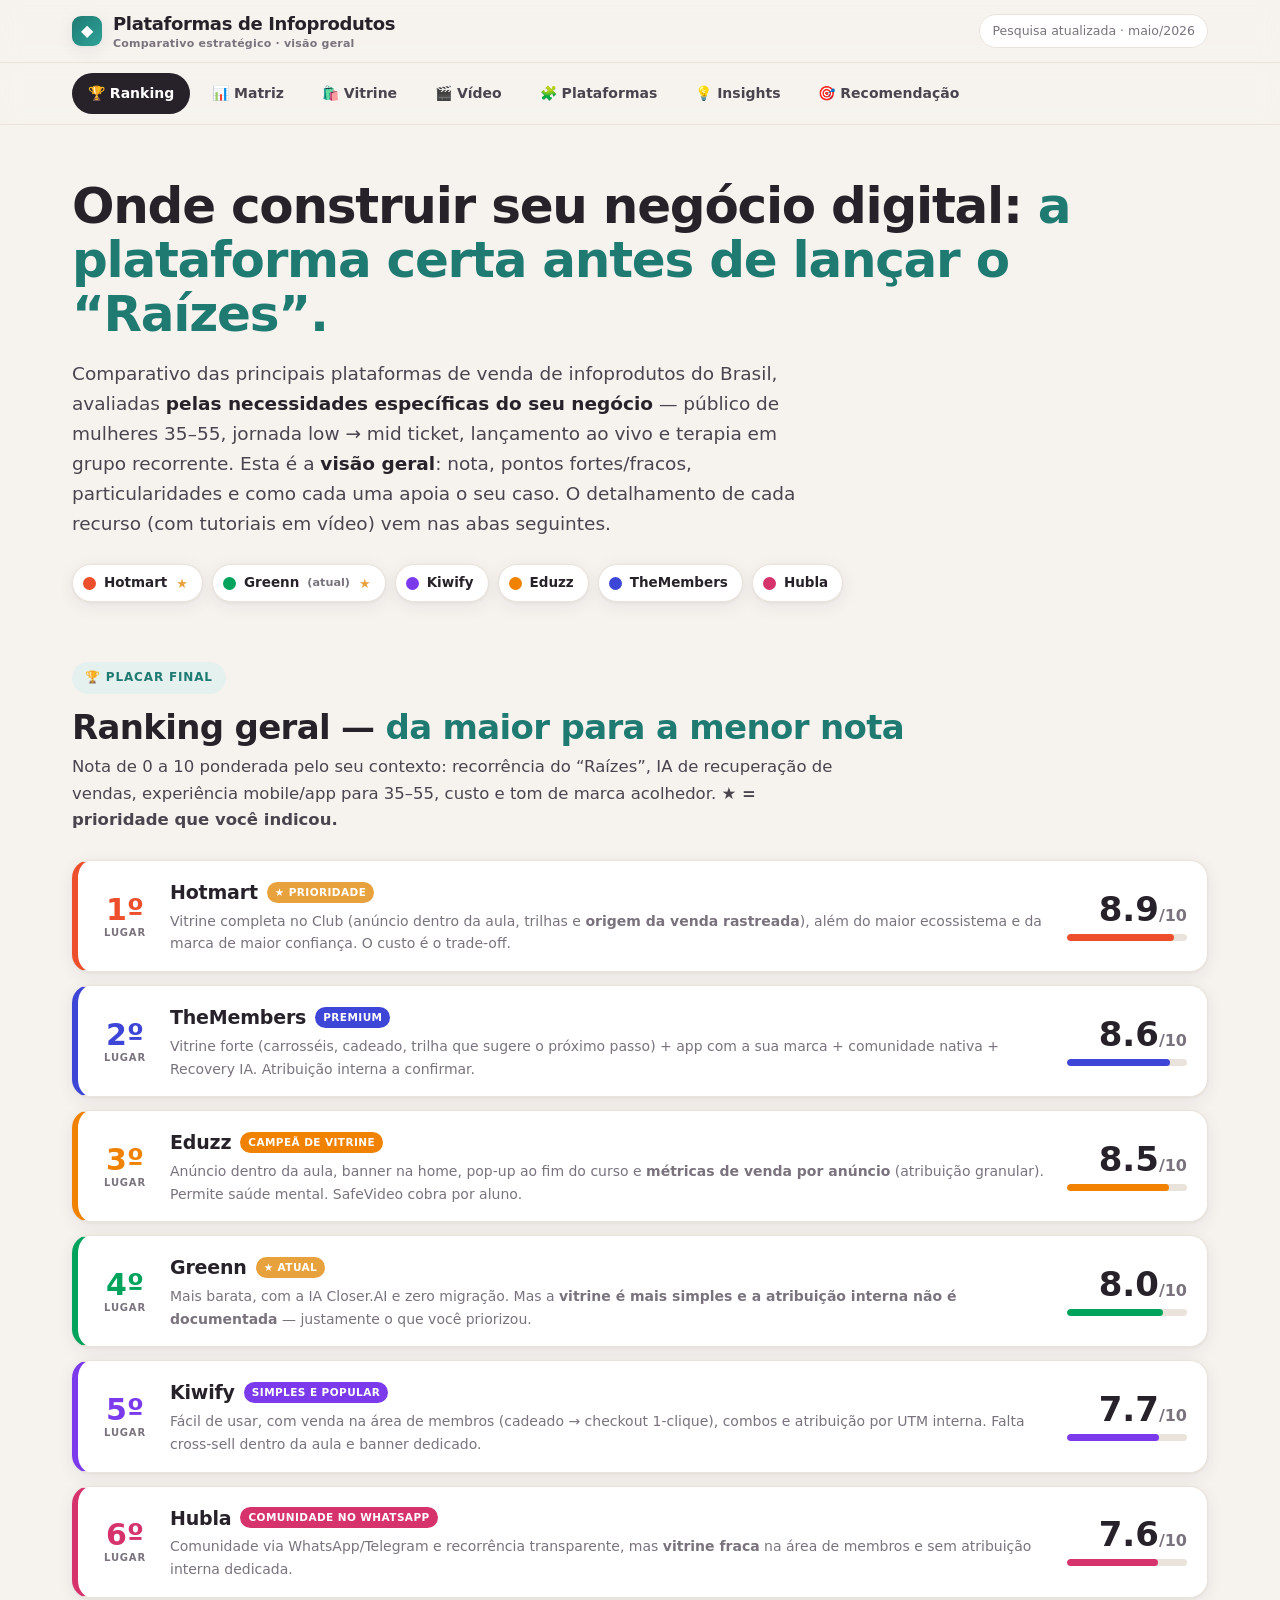
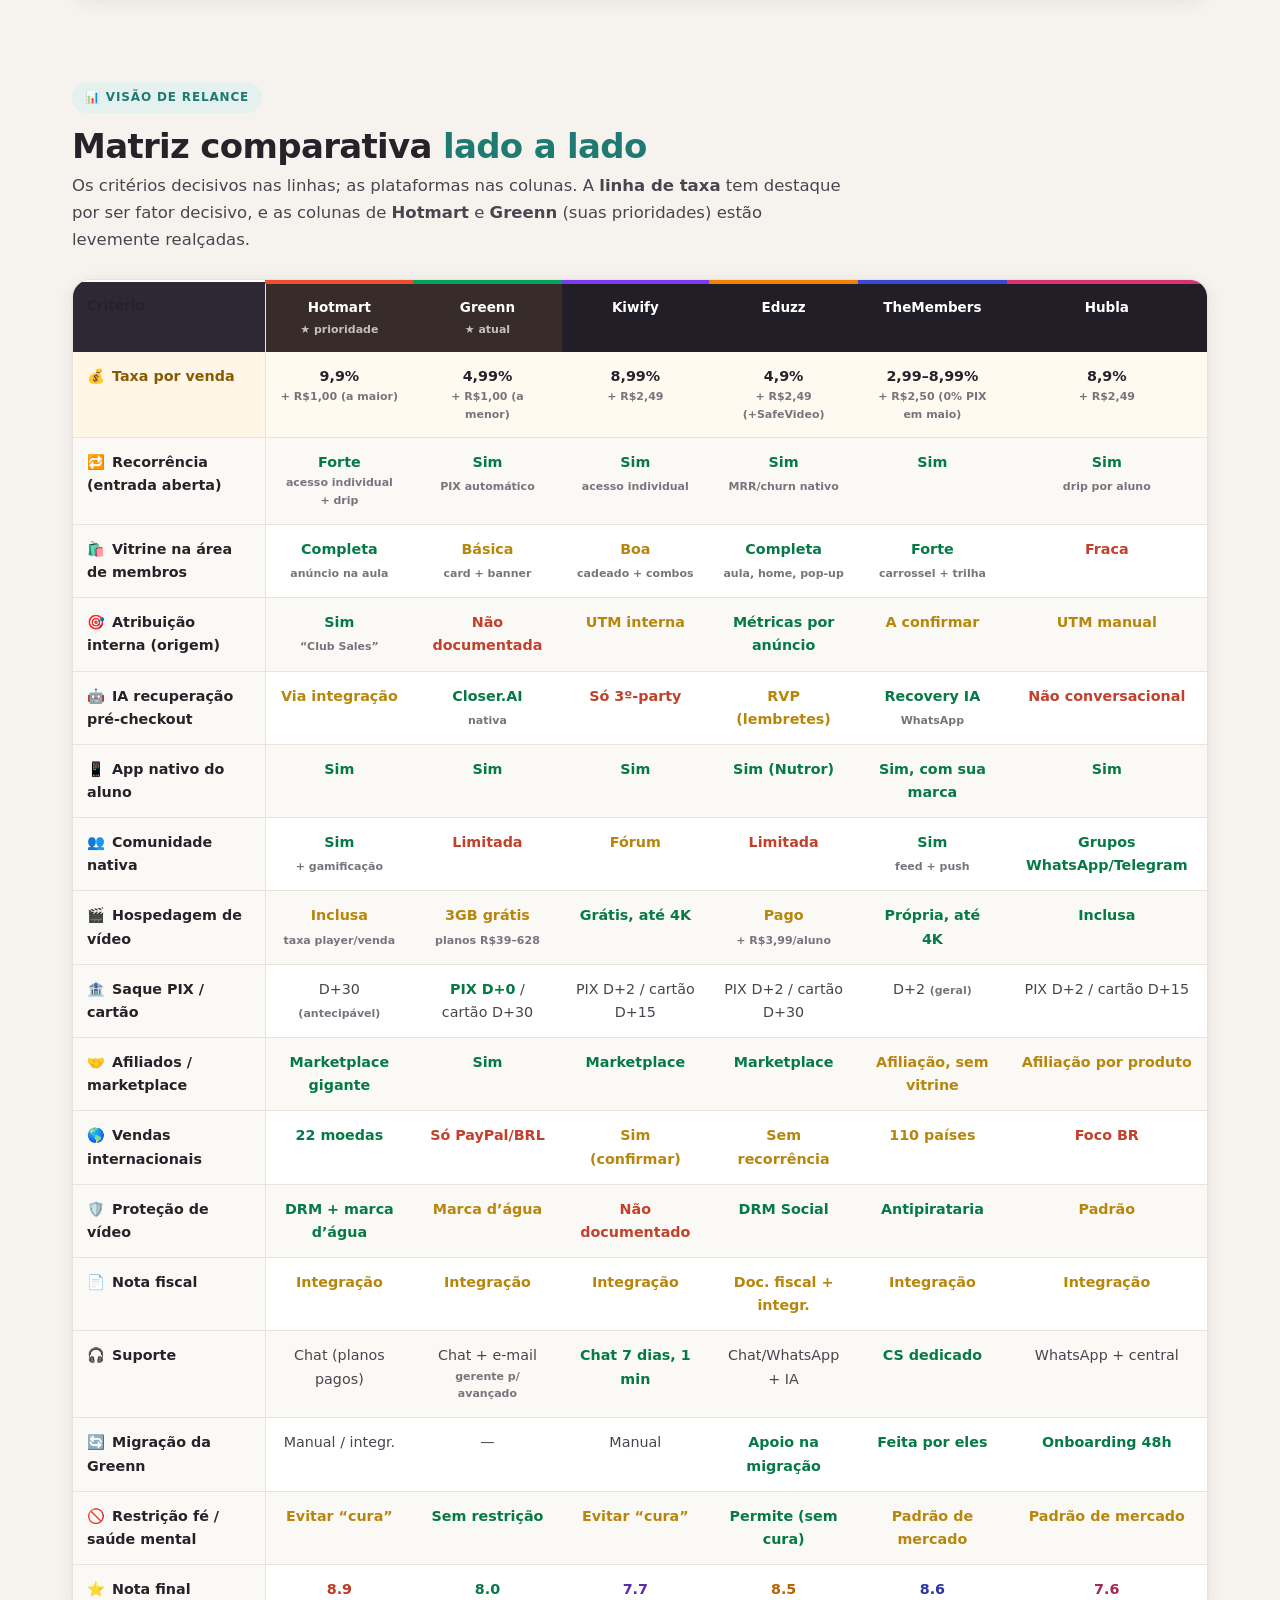
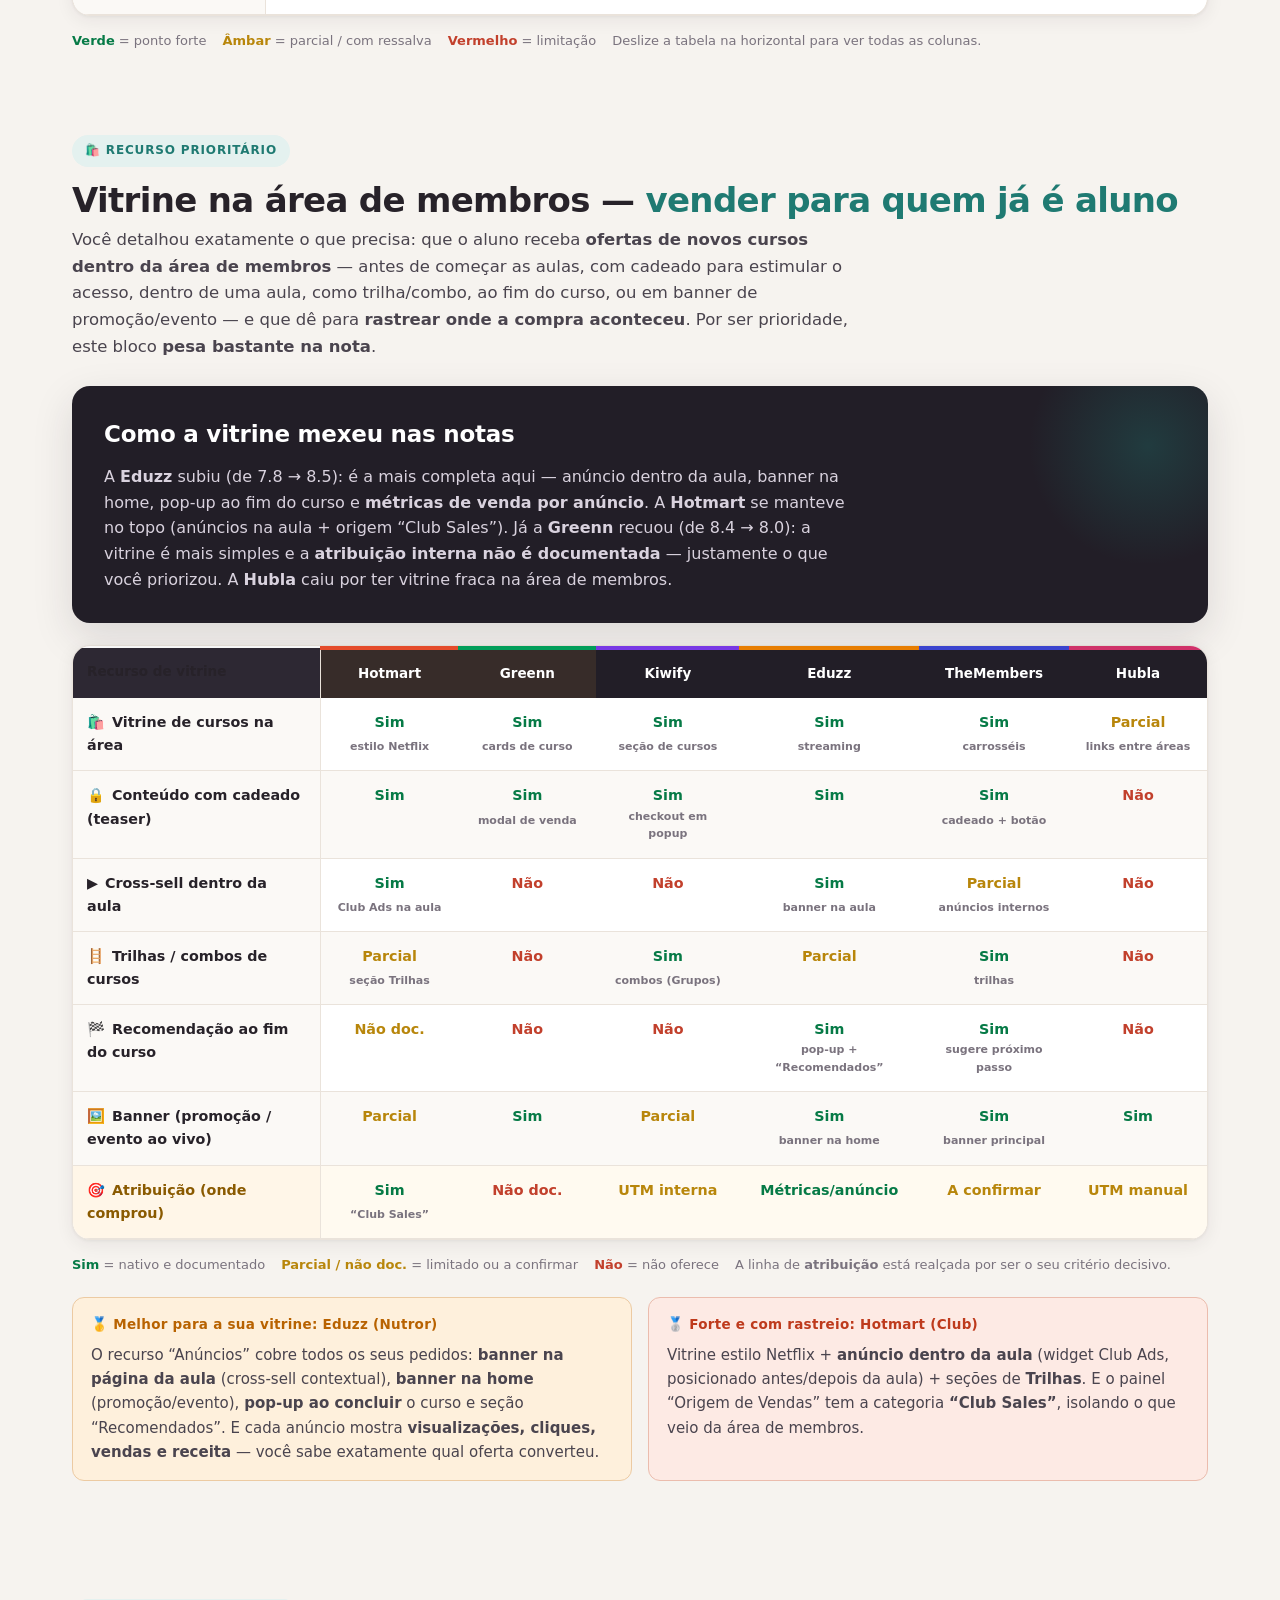
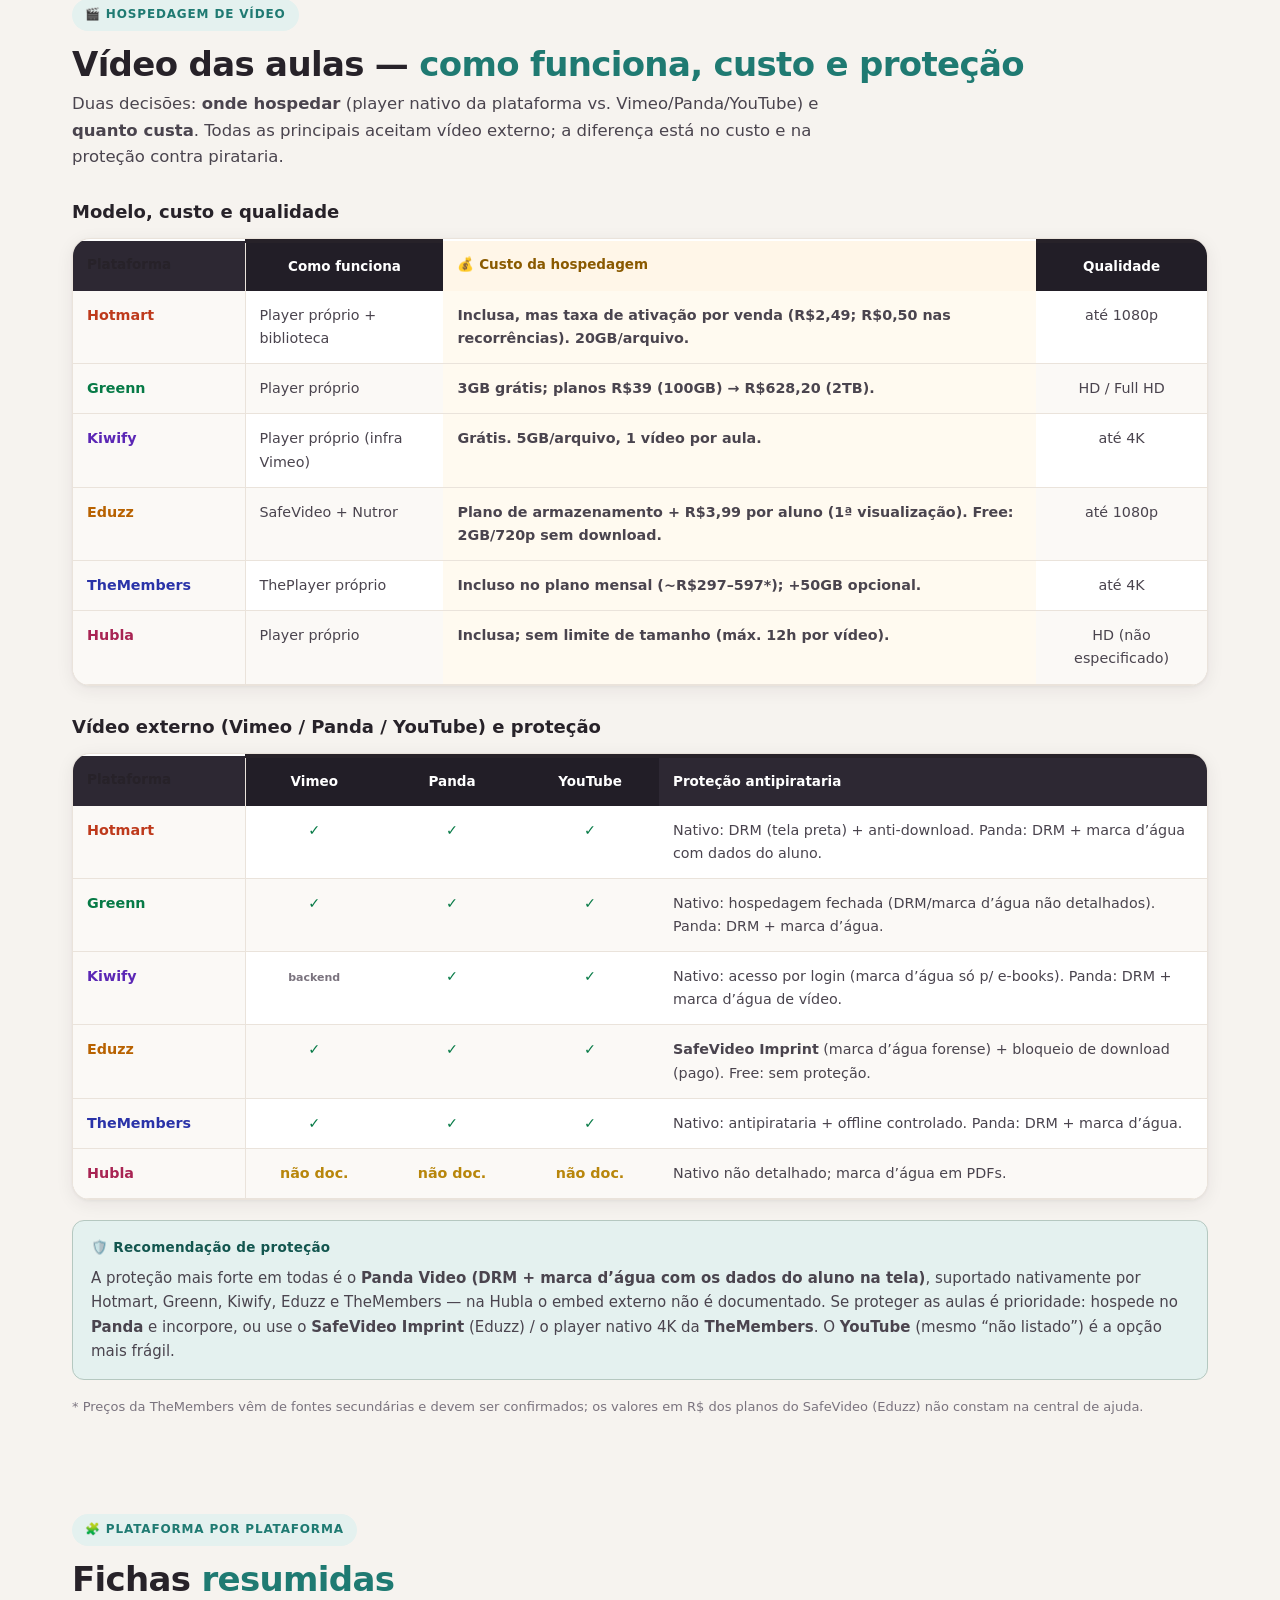
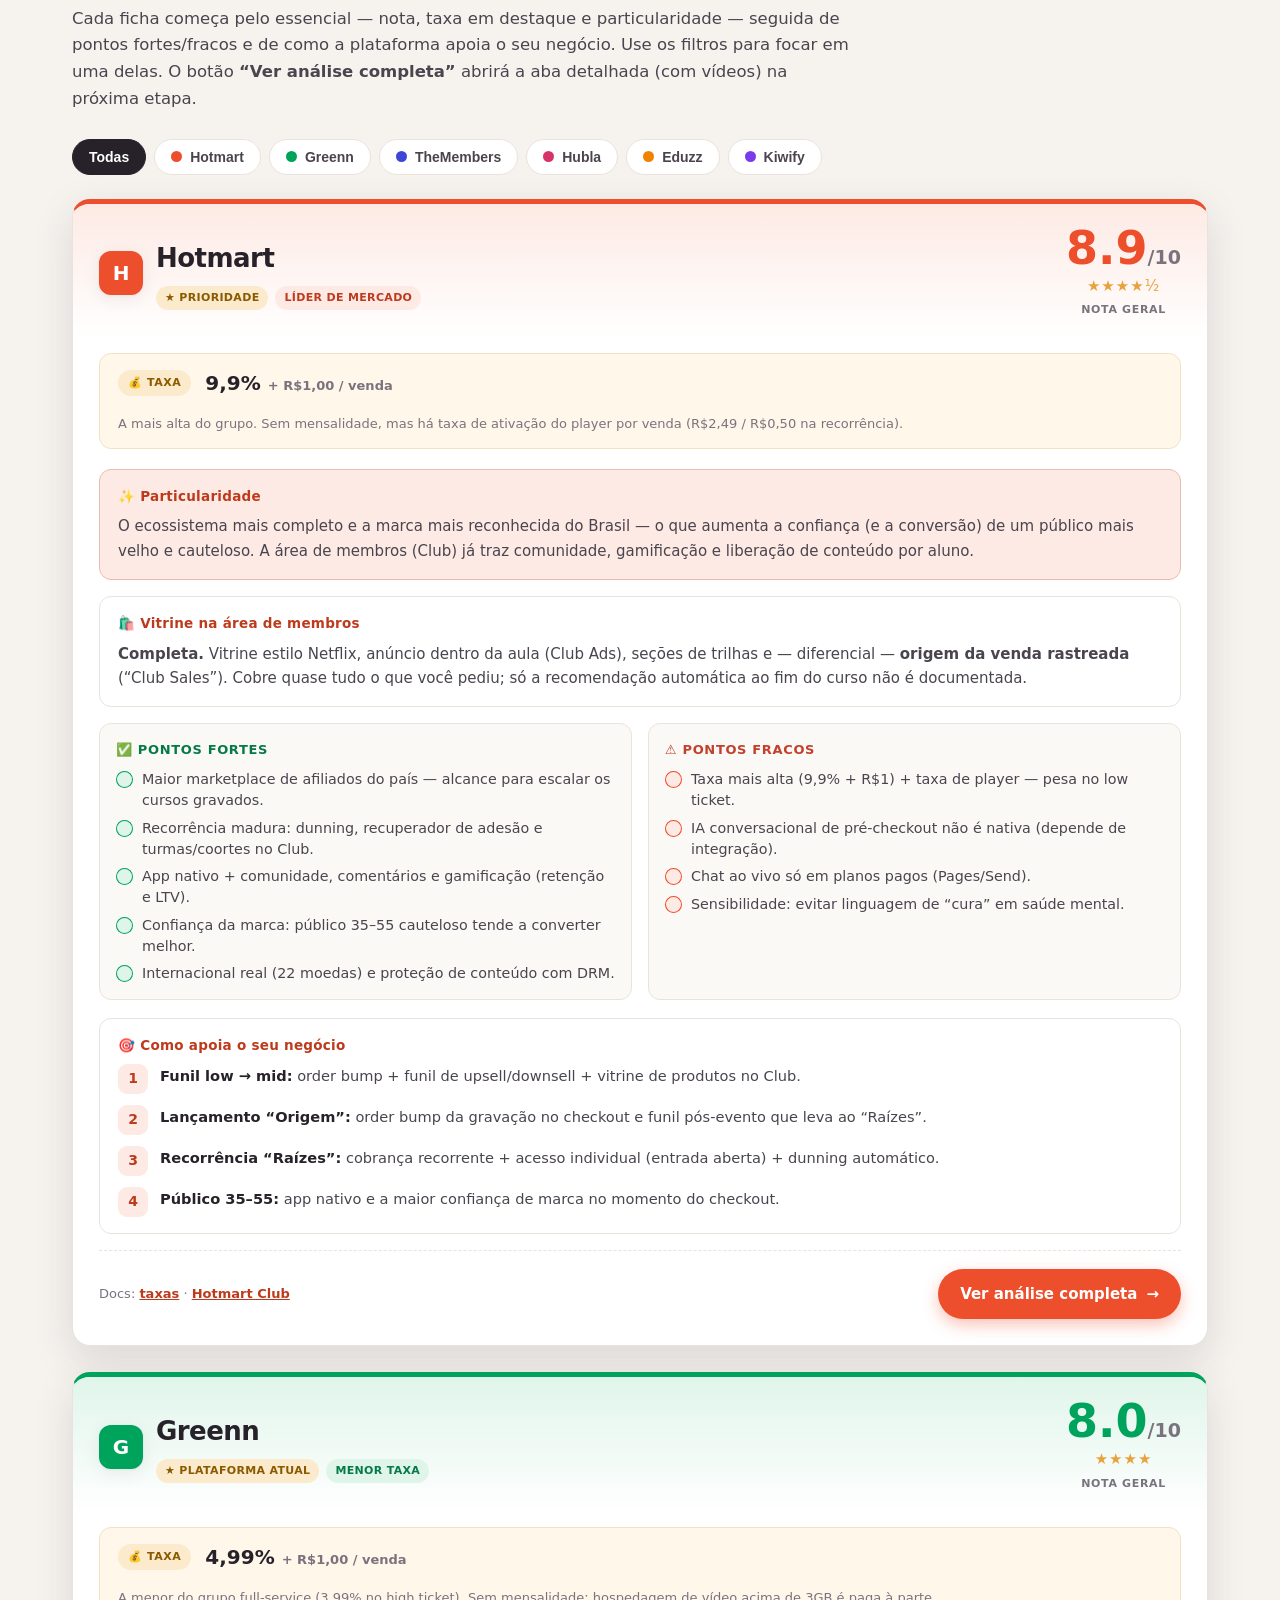
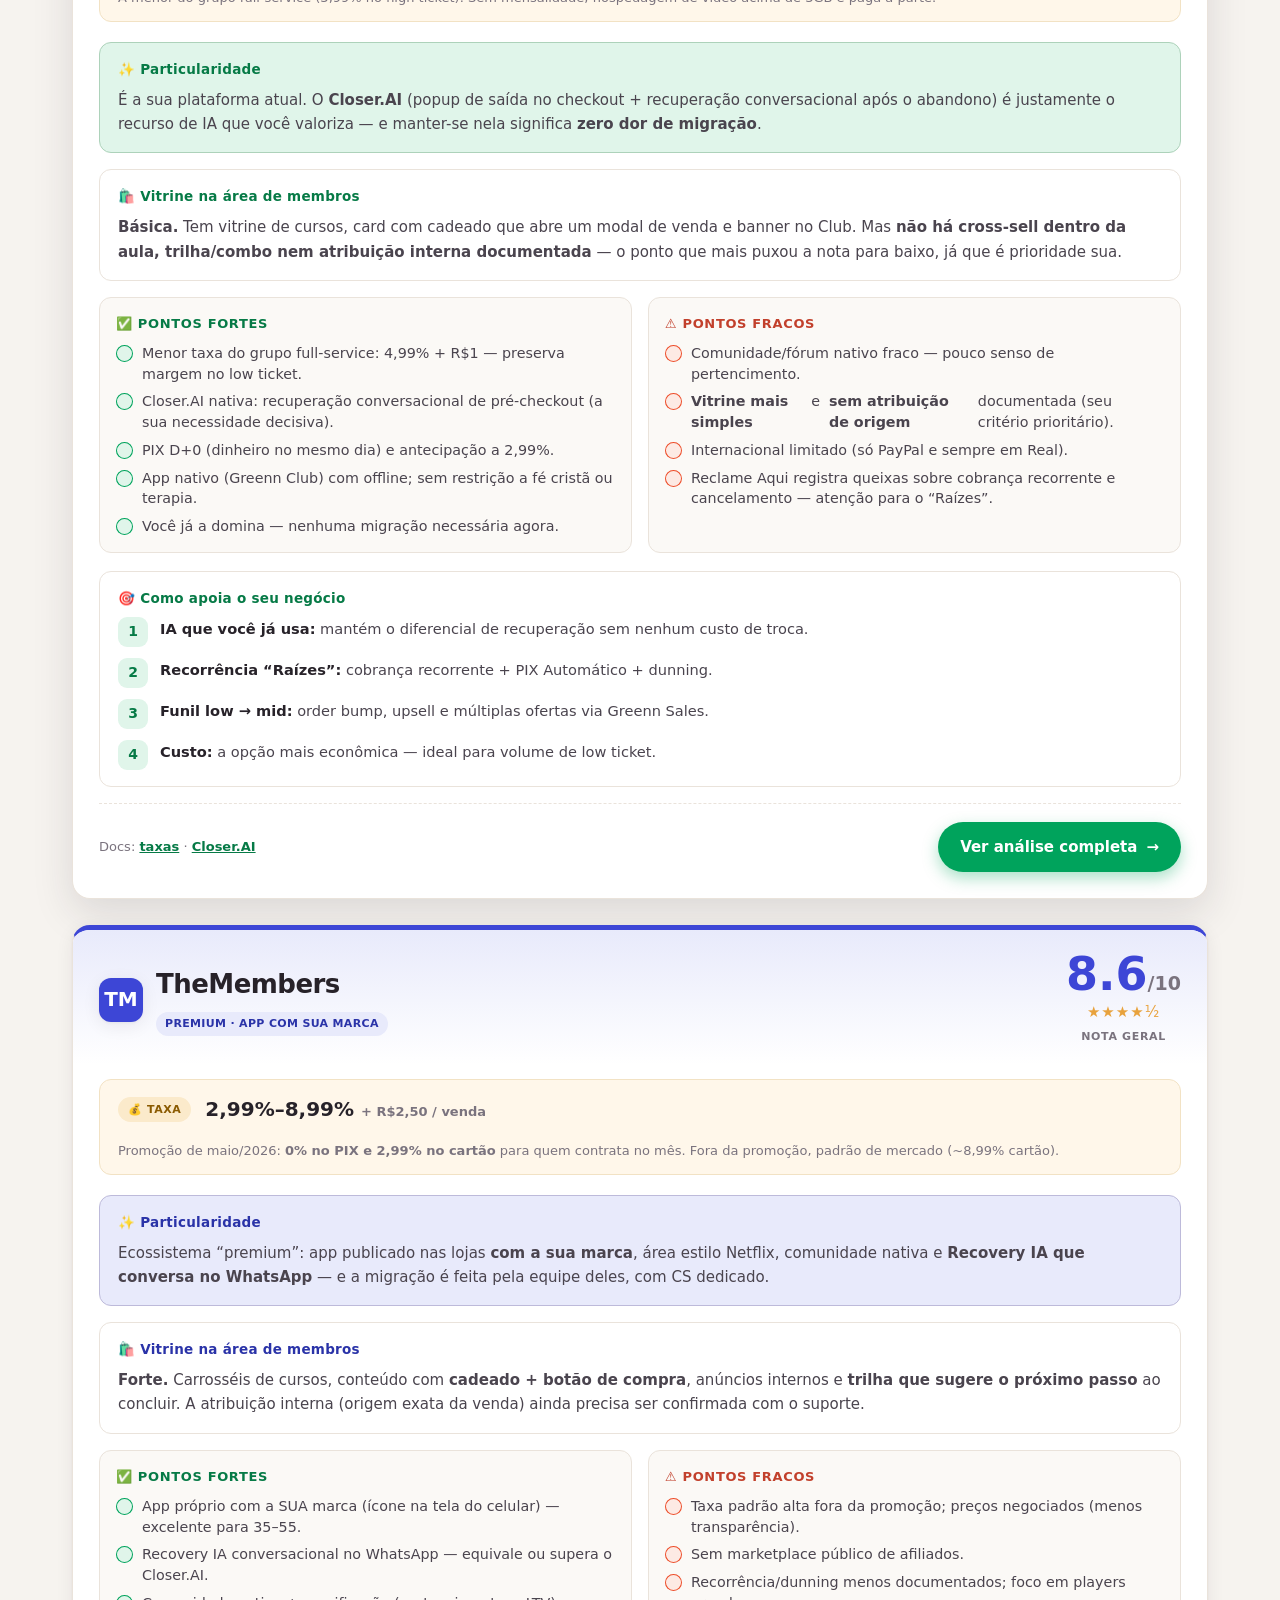
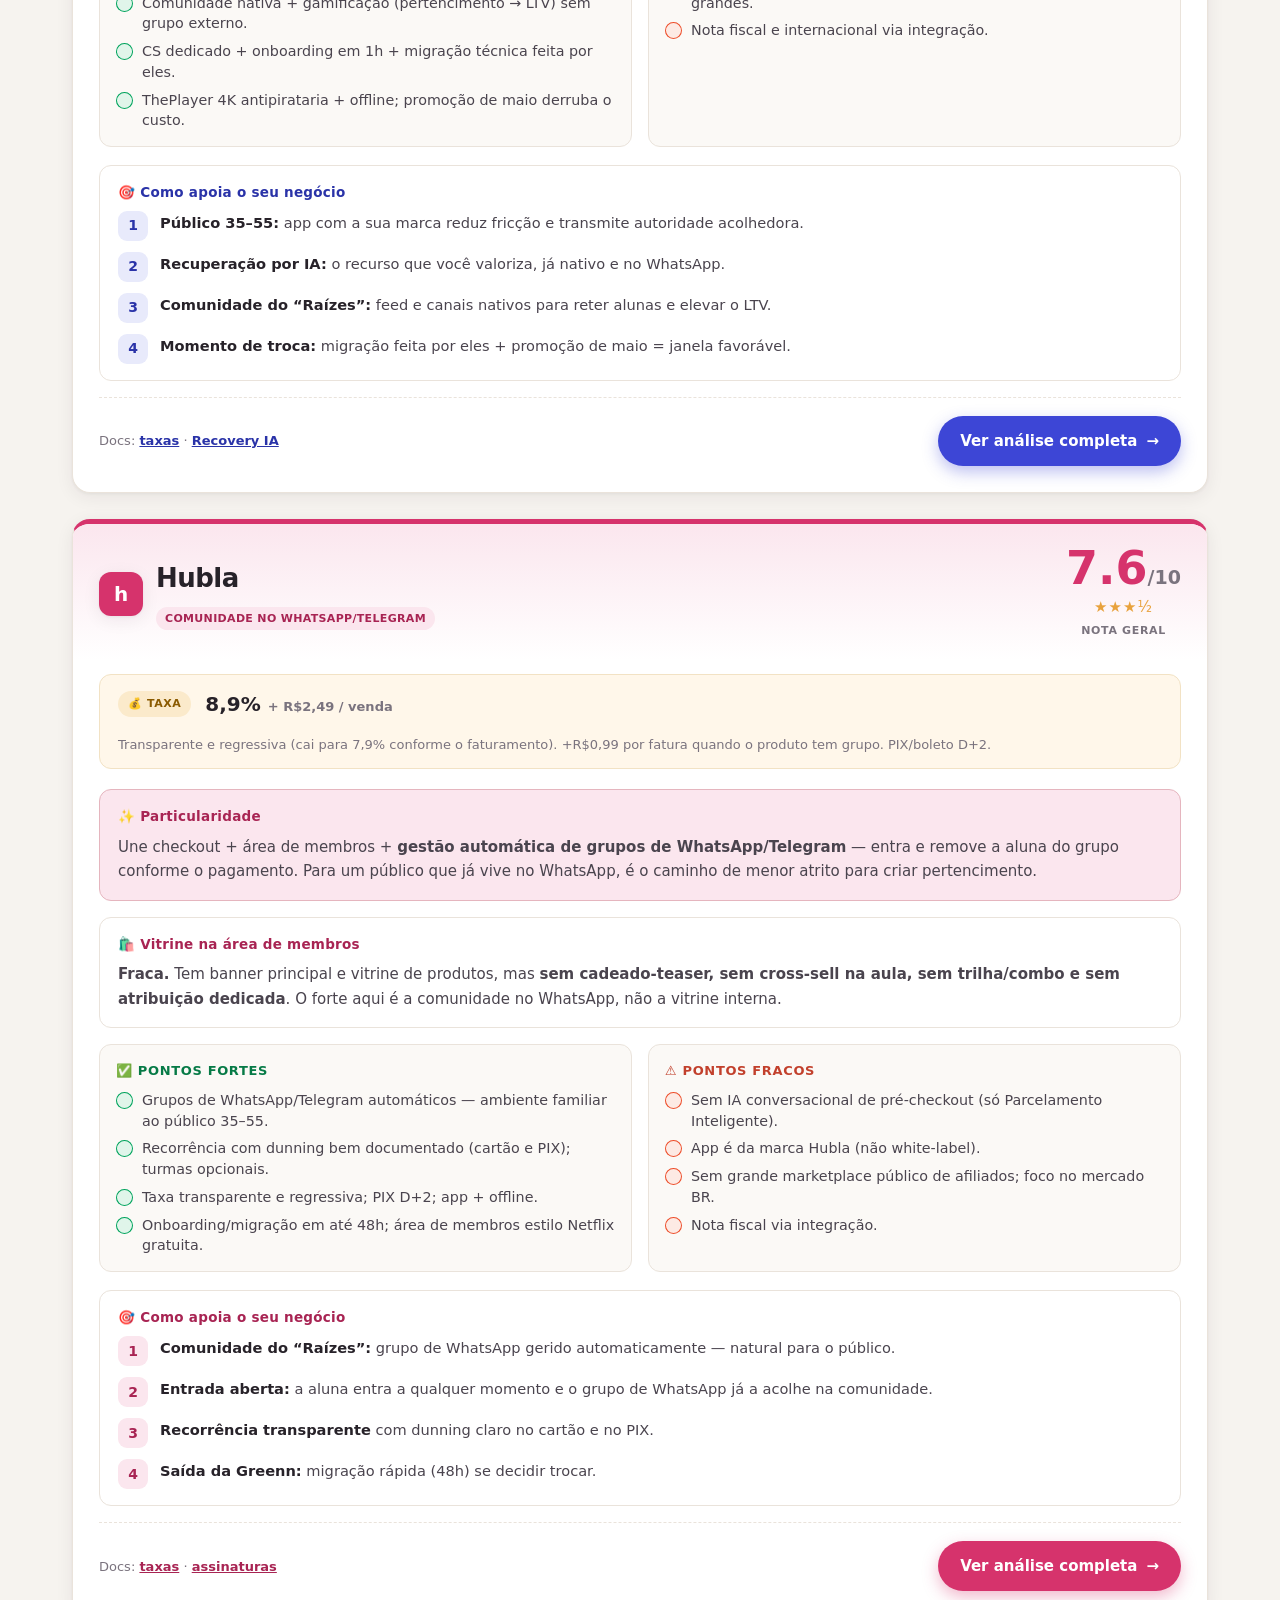
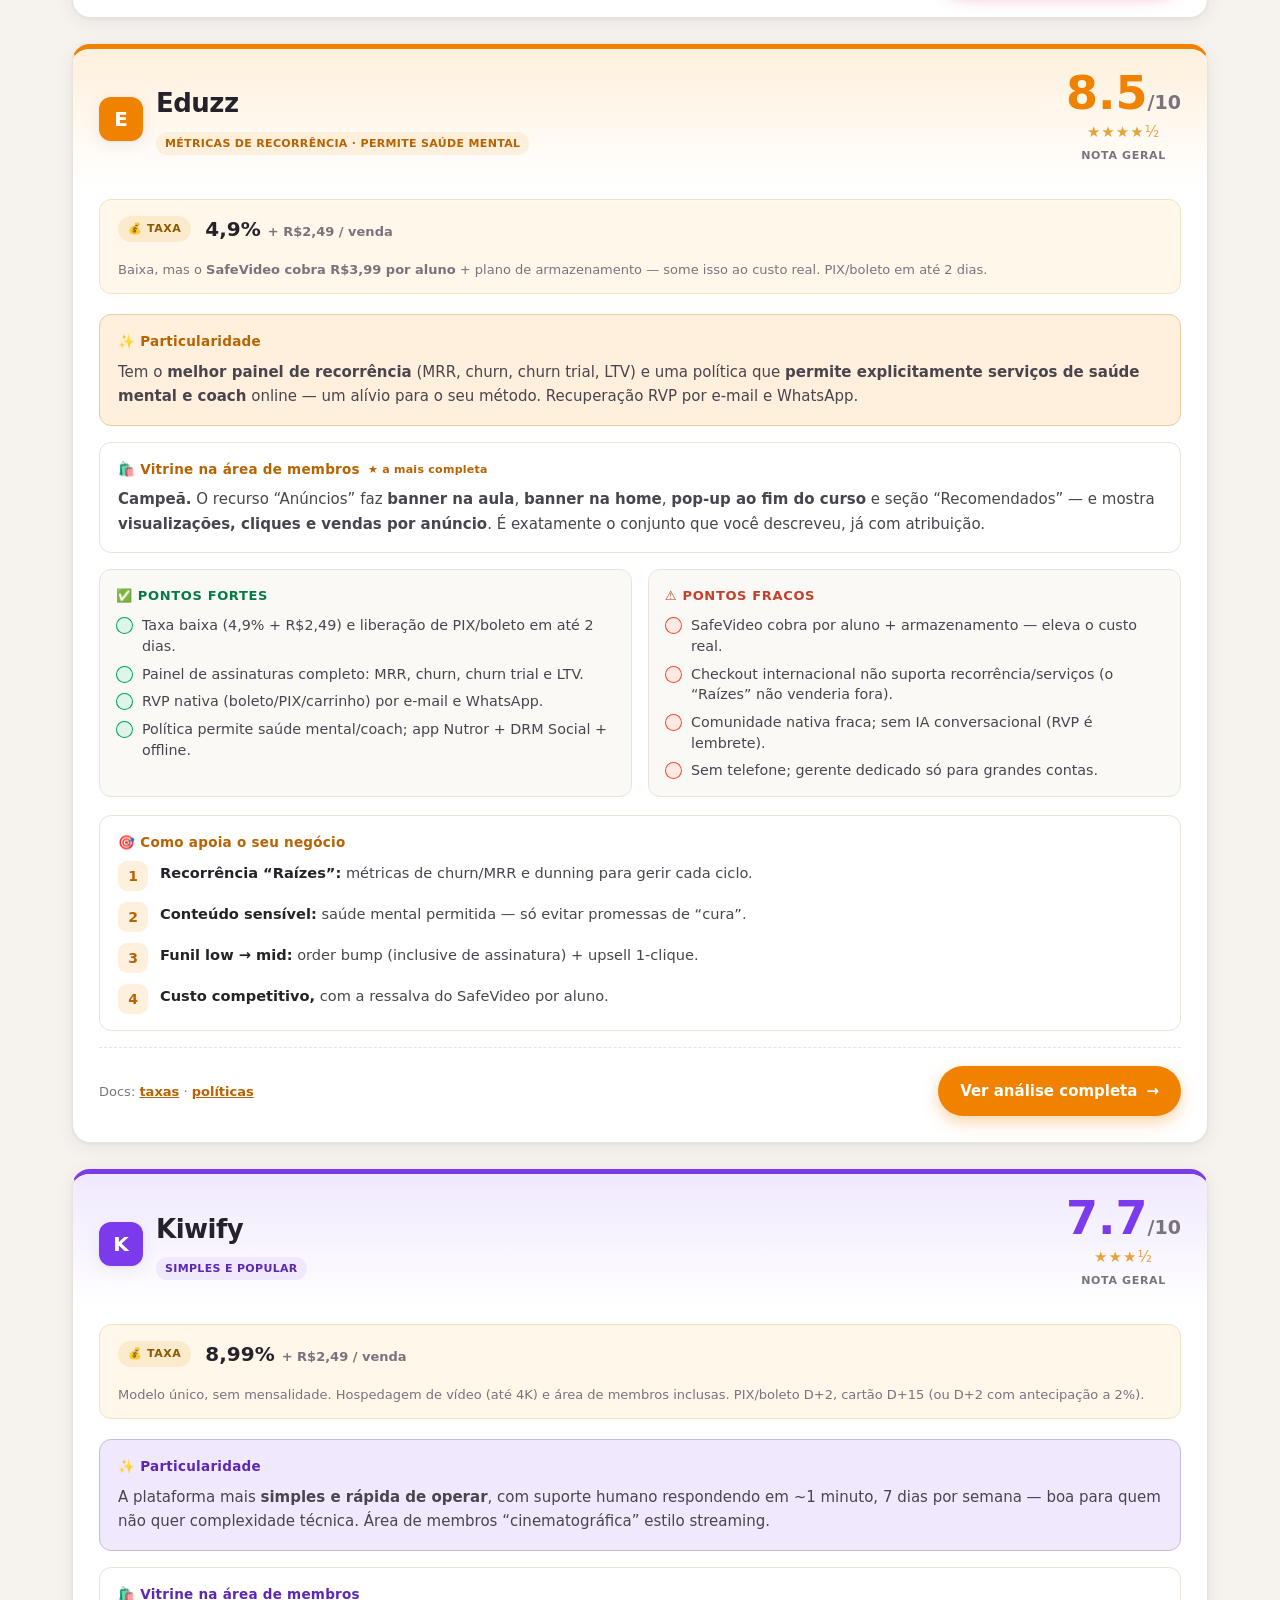
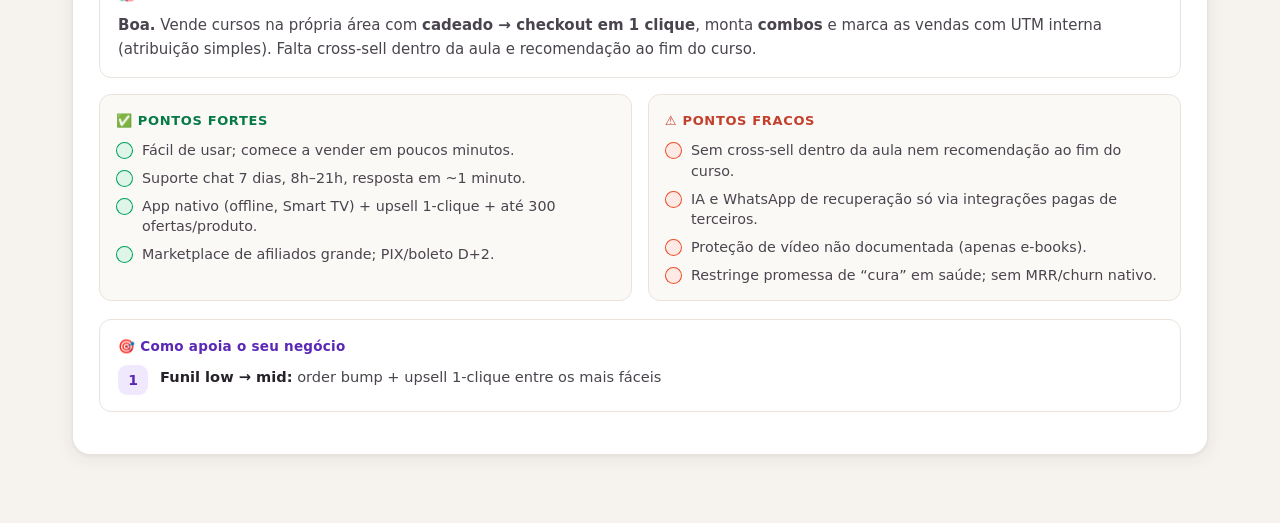
==== commit 8b56ef88: "Add files via upload" ====
--- a/index.html
+++ b/index.html
@@ -835,10 +835,7 @@
         </div>
         <div class="pfoot">
           <span class="docs">Docs: <a href="https://hotmart.com/pt-br/taxa-hotmart" target="_blank" rel="noopener">taxas</a> · <a href="https://help.hotmart.com/pt-br/article/20060658355085" target="_blank" rel="noopener">Hotmart Club</a></span>
-          <span style="display:flex;align-items:center;gap:12px">
-            <span class="soon-msg" style="display:none;font-size:13px;color:var(--muted);font-weight:700">Aba detalhada chega na próxima etapa 🚧</span>
-            <a class="btn btn-accent" href="javascript:void(0)" onclick="soon(this)">Ver análise completa <span class="arw">→</span></a>
-          </span>
+          <a class="btn btn-accent" href="/hotmart">Ver análise completa <span class="arw">→</span></a>
         </div>
       </div>
     </div>
@@ -899,10 +896,7 @@
         </div>
         <div class="pfoot">
           <span class="docs">Docs: <a href="https://greenn.crisp.help/pt-br/article/taxas-cobradas-pelo-greenn-1l8pin8/" target="_blank" rel="noopener">taxas</a> · <a href="https://greenn.crisp.help/pt-br/article/como-ativar-o-closerai-o3jynx/" target="_blank" rel="noopener">Closer.AI</a></span>
-          <span style="display:flex;align-items:center;gap:12px">
-            <span class="soon-msg" style="display:none;font-size:13px;color:var(--muted);font-weight:700">Aba detalhada chega na próxima etapa 🚧</span>
-            <a class="btn btn-accent" href="javascript:void(0)" onclick="soon(this)">Ver análise completa <span class="arw">→</span></a>
-          </span>
+          <a class="btn btn-accent" href="/greenn">Ver análise completa <span class="arw">→</span></a>
         </div>
       </div>
     </div>
@@ -1089,10 +1083,7 @@
         </div>
         <div class="pfoot">
           <span class="docs">Docs: <a href="https://ajuda.eduzz.com/hc/pt-br/articles/1260807397109" target="_blank" rel="noopener">taxas</a> · <a href="https://ajuda.eduzz.com/hc/pt-br/articles/8005870790555" target="_blank" rel="noopener">políticas</a></span>
-          <span style="display:flex;align-items:center;gap:12px">
-            <span class="soon-msg" style="display:none;font-size:13px;color:var(--muted);font-weight:700">Aba detalhada chega na próxima etapa 🚧</span>
-            <a class="btn btn-accent" href="javascript:void(0)" onclick="soon(this)">Ver análise completa <span class="arw">→</span></a>
-          </span>
+          <a class="btn btn-accent" href="/eduzz">Ver análise completa <span class="arw">→</span></a>
         </div>
       </div>
     </div>
@@ -1144,213 +1135,4 @@
         <div class="block">
           <h5>🎯 Como apoia o seu negócio</h5>
           <ul class="needs">
-            <li><span class="nn">1</span><div><b>Funil low → mid:</b> order bump + upsell 1-clique entre os mais fáceis de configurar.</div></li>
-            <li><span class="nn">2</span><div><b>Operação enxuta:</b> menos fricção técnica para o dia a dia.</div></li>
-            <li><span class="nn">3</span><div><b>Consumo mobile:</b> app nativo e área premium agradam o público.</div></li>
-            <li><span class="nn">4</span><div><b>Entrada aberta do “Raízes”:</b> acesso individual por aluna — modelo que a Kiwify atende bem.</div></li>
-          </ul>
-        </div>
-        <div class="pfoot">
-          <span class="docs">Docs: <a href="https://ajuda.kiwify.com.br/pt-br/article/quais-sao-as-taxas-da-plataforma-1ems3wq/" target="_blank" rel="noopener">taxas</a> · <a href="https://ajuda.kiwify.com.br/pt-br/article/assinaturas-1okaw5z/" target="_blank" rel="noopener">assinaturas</a></span>
-          <span style="display:flex;align-items:center;gap:12px">
-            <span class="soon-msg" style="display:none;font-size:13px;color:var(--muted);font-weight:700">Aba detalhada chega na próxima etapa 🚧</span>
-            <a class="btn btn-accent" href="javascript:void(0)" onclick="soon(this)">Ver análise completa <span class="arw">→</span></a>
-          </span>
-        </div>
-      </div>
-    </div>
-
-  </div>
-</section>
-
-<script>
-  function soon(btn){
-    const msg=btn.parentElement.querySelector('.soon-msg');
-    if(msg) msg.style.display = (msg.style.display==='none'||!msg.style.display)?'inline':'none';
-  }
-</script>
-
-<!-- ============ INSIGHTS ============ -->
-<section id="insights" class="acc-brand">
-  <div class="wrap">
-    <span class="eyebrow">💡 Aplicado ao seu negócio</span>
-    <h2 class="sec">Insights estratégicos <span class="hl">para o seu caso</span></h2>
-    <p class="sec-intro">Análise sob a ótica do seu contexto: mulheres cristãs 35–55, baixa fluência digital, consumo mobile, tom acolhedor, jornada low → mid ticket, lançamento ao vivo “Origem” e terapia em grupo recorrente “Raízes” (com entrada aberta).</p>
-
-    <div class="igrid">
-
-      <div class="icard">
-        <h4><span class="ic">👵</span>Adequação ao público (35–55, mobile)</h4>
-        <p>Para um público com baixa fluência digital que consome pelo celular, um <b>app nativo dedicado</b> reduz muito a fricção (ícone na tela inicial, sem “achar o link”).</p>
-        <p><span class="pill" style="background:var(--members-soft);color:var(--members-dark)">TheMembers</span> lidera (app com a sua marca). <span class="pill" style="background:var(--hotmart-soft);color:var(--hotmart-dark)">Hotmart</span>, <span class="pill" style="background:var(--greenn-soft);color:var(--greenn-dark)">Greenn</span>, <span class="pill" style="background:var(--eduzz-soft);color:var(--eduzz-dark)">Eduzz</span> e <span class="pill" style="background:var(--kiwify-soft);color:var(--kiwify-dark)">Kiwify</span> também têm app nativo.</p>
-      </div>
-
-      <div class="icard">
-        <h4><span class="ic">🎨</span>Tom da marca (acolhedor, não “agressivo”)</h4>
-        <p>Para manter a estética inspiradora e evitar o visual padrão “de vendas”, conta a liberdade de personalização da área de membros.</p>
-        <p><span class="pill" style="background:var(--members-soft);color:var(--members-dark)">TheMembers</span> e <span class="pill" style="background:var(--kiwify-soft);color:var(--kiwify-dark)">Kiwify</span> (editor de código) oferecem mais customização visual; <span class="pill" style="background:var(--hotmart-soft);color:var(--hotmart-dark)">Hotmart</span> tem temas prontos. Todas permitem logo e cores próprias.</p>
-      </div>
-
-      <div class="icard">
-        <h4><span class="ic">🪜</span>Funil low → mid ticket</h4>
-        <p>Order bump, upsell, trilhas e segmentação sustentam quem compra a “Livre-se da culpa” e depois é convidado ao mid ticket.</p>
-        <p>Todas têm order bump + upsell. Para ofertar <b>dentro da área de membros</b> (veja a seção “Vitrine”), <span class="pill" style="background:var(--eduzz-soft);color:var(--eduzz-dark)">Eduzz</span> e <span class="pill" style="background:var(--hotmart-soft);color:var(--hotmart-dark)">Hotmart</span> lideram (anúncio na aula + atribuição), <span class="pill" style="background:var(--members-soft);color:var(--members-dark)">TheMembers</span> tem funil interno forte e <span class="pill" style="background:var(--kiwify-soft);color:var(--kiwify-dark)">Kiwify</span> faz combos.</p>
-      </div>
-
-      <div class="icard">
-        <h4><span class="ic">🔴</span>Funil de lançamento ao vivo (“Origem” → “Raízes”)</h4>
-        <p>O mecanismo-chave — vender o ingresso da aula ao vivo e oferecer a gravação como <b>order bump</b> — é viável em todas. A gravação pode ser entregue como produto adicional, liberado após o evento.</p>
-        <p>Para abertura/fechamento de carrinho e replay com prazo, <span class="pill" style="background:var(--hotmart-soft);color:var(--hotmart-dark)">Hotmart</span> e <span class="pill" style="background:var(--greenn-soft);color:var(--greenn-dark)">Greenn</span> são as mais maduras hoje.</p>
-      </div>
-
-      <div class="icard">
-        <h4><span class="ic">🔁</span>Recorrência do “Raízes” (entrada aberta)</h4>
-        <p>Como a entrada é aberta, o que importa não é turma fechada, e sim cobrança recorrente, dunning e <b>acesso individual</b> por data de matrícula de cada aluna, com liberação programada de conteúdo.</p>
-        <p>Todas atendem o acesso individual. Métricas de churn/MRR mais completas: <span class="pill" style="background:var(--eduzz-soft);color:var(--eduzz-dark)">Eduzz</span>. Dunning bem documentado: <span class="pill" style="background:var(--hubla-soft);color:var(--hubla-dark)">Hubla</span>. PIX Automático: <span class="pill" style="background:var(--greenn-soft);color:var(--greenn-dark)">Greenn</span>. Turmas seguem opcionais em Hotmart/Hubla, mas deixam de ser requisito.</p>
-      </div>
-
-      <div class="icard">
-        <h4><span class="ic">👥</span>Comunidade e relacionamento (LTV)</h4>
-        <p>O público busca pertencimento — comunidade aumenta retenção e o tempo de permanência no “Raízes”.</p>
-        <p><span class="pill" style="background:var(--hubla-soft);color:var(--hubla-dark)">Hubla</span> (grupos WhatsApp/Telegram, familiar ao público) e <span class="pill" style="background:var(--members-soft);color:var(--members-dark)">TheMembers</span> (feed + canais nativos) lideram. <span class="pill" style="background:var(--hotmart-soft);color:var(--hotmart-dark)">Hotmart</span> tem comunidade + gamificação no Club.</p>
-      </div>
-
-      <div class="icard">
-        <h4><span class="ic">🚫</span>Restrições — fé cristã e saúde mental</h4>
-        <p>Nenhuma proíbe conteúdo cristão. A sensibilidade é com <b>saúde mental</b>: evite prometer “cura”.</p>
-        <p><span class="pill" style="background:var(--eduzz-soft);color:var(--eduzz-dark)">Eduzz</span> permite explicitamente serviços de saúde mental/coach. <span class="pill" style="background:var(--greenn-soft);color:var(--greenn-dark)">Greenn</span> não tem restrição ao nicho. <span class="pill" style="background:var(--hotmart-soft);color:var(--hotmart-dark)">Hotmart</span>/<span class="pill" style="background:var(--kiwify-soft);color:var(--kiwify-dark)">Kiwify</span> vetam promessas anticientíficas — posicione como desenvolvimento pessoal, não tratamento clínico.</p>
-      </div>
-
-      <div class="icard">
-        <h4><span class="ic">🔄</span>Custo e dor de migração + momento</h4>
-        <p>Como o “Raízes” <b>ainda não começou</b>, não há base de assinantes a migrar — este é o momento ideal para decidir e evitar uma troca dolorosa depois.</p>
-        <p>Migração assistida: <span class="pill" style="background:var(--members-soft);color:var(--members-dark)">TheMembers</span> (feita por eles) e <span class="pill" style="background:var(--hubla-soft);color:var(--hubla-dark)">Hubla</span> (48h). A Greenn permite exportar suas vendas (lista de compradores).</p>
-      </div>
-
-    </div>
-
-    <div style="margin-top:34px">
-      <h3 style="font-size:22px;font-weight:840;letter-spacing:-.01em;margin:0 0 6px">💵 Simulação de custo real <span style="color:var(--brand)">(cenário ilustrativo)</span></h3>
-      <p class="sec-intro" style="margin-bottom:18px">Mês-modelo com o seu mix: <b>100 vendas low ticket (R$67)</b> + <b>30 mid ticket (R$397)</b> + <b>50 assinantes recorrentes (R$197)</b> = <b>R$28.460 brutos</b> / 180 transações / ~130 alunos novos. Quanto sobraria líquido após as taxas de cada plataforma:</p>
-      <div class="cost-wrap">
-        <table class="cost">
-          <thead>
-            <tr><th>Plataforma</th><th>Taxa efetiva aprox.</th><th>Custo no mês</th><th>Líquido estimado</th></tr>
-          </thead>
-          <tbody>
-            <tr><td>TheMembers <span class="mtag">(promoção de maio)</span></td><td>~3,1%</td><td>~R$ 876</td><td class="liq best">R$ 27.584</td></tr>
-            <tr><td>Greenn <span class="mtag">(atual)</span></td><td>~5,6%</td><td>~R$ 1.600</td><td class="liq best">R$ 26.860</td></tr>
-            <tr><td>Eduzz <span class="mtag">(1º mês; cai depois)</span></td><td>~8,3%</td><td>~R$ 2.361</td><td class="liq">R$ 26.099</td></tr>
-            <tr><td>Kiwify</td><td>~10,6%</td><td>~R$ 3.007</td><td class="liq">R$ 25.453</td></tr>
-            <tr><td>Hubla</td><td>~10,6%</td><td>~R$ 3.031</td><td class="liq">R$ 25.429</td></tr>
-            <tr><td>Hotmart</td><td>~11,8%</td><td>~R$ 3.346</td><td class="liq">R$ 25.114</td></tr>
-          </tbody>
-        </table>
-      </div>
-      <p class="assump">Valores ilustrativos para comparação relativa (ajuste os preços ao seu caso real). A promoção da TheMembers (0% PIX) é temporária — fora dela, o líquido fica em torno de R$ 26.160 (~8,1%). O SafeVideo da Eduzz (R$3,99/aluno) incide sobretudo na 1ª visualização, então o custo cai nos meses seguintes. A Hotmart inclui a taxa de ativação do player. <b>Conclusão de custo:</b> a Greenn é a mais econômica de forma sustentável; a TheMembers só a supera enquanto durar a promoção.</p>
-    </div>
-  </div>
-</section>
-
-<!-- ============ RECOMENDAÇÃO ============ -->
-<section id="recomendacao">
-  <div class="wrap">
-    <span class="eyebrow">🎯 Veredito</span>
-    <h2 class="sec">Recomendação final — <span class="hl">trocar agora ou ficar na Greenn?</span></h2>
-
-    <div class="banner" style="margin-bottom:24px">
-      <h3>O momento é agora — e isso joga a seu favor.</h3>
-      <p>Como o “Raízes” ainda não tem assinantes, você pode decidir <b>sem dor de migração</b>. Trocar depois que a base recorrente crescer seria arriscado (cancelamento e reassinatura forçados). Então a pergunta não é “quando”, é “qual plataforma sustenta a recorrência a longo prazo”. Há dois caminhos coerentes com o seu negócio:</p>
-    </div>
-
-    <div class="two">
-      <div class="pcard acc-greenn" style="margin:0">
-        <div class="phead" style="padding:20px 24px 16px">
-          <div class="pname"><span class="pmark">A</span><div><h3 style="font-size:21px">Permanecer na Greenn</h3><div class="tags"><span class="tg">Menor risco e custo</span></div></div></div>
-        </div>
-        <div class="pbody" style="padding:4px 24px 22px">
-          <p style="margin:0 0 10px;font-size:15px;color:var(--ink-soft)">Você mantém a <b>menor taxa</b>, a <b>IA Closer.AI</b> que já usa e <b>zero migração</b>. Reforça a comunidade por fora (grupo de WhatsApp) e libera conteúdo por aluna (acesso individual, compatível com a entrada aberta).</p>
-          <p style="margin:0;font-size:14.5px;color:var(--muted)"><b>Escolha se:</b> a prioridade é preservar margem. <b>Trade-off:</b> abre mão da vitrine interna mais rica e da atribuição de origem da venda — justamente o que você destacou como prioritário.</p>
-        </div>
-      </div>
-
-      <div class="pcard acc-members" style="margin:0">
-        <div class="phead" style="padding:20px 24px 16px">
-          <div class="pname"><span class="pmark">B</span><div><h3 style="font-size:21px">Migrar para TheMembers</h3><div class="tags"><span class="tg">Experiência premium</span></div></div></div>
-        </div>
-        <div class="pbody" style="padding:4px 24px 22px">
-          <p style="margin:0 0 10px;font-size:15px;color:var(--ink-soft)">Aproveita a <b>promoção de maio</b> e a <b>migração feita por eles</b>. Ganha <b>app com a sua marca</b>, <b>comunidade nativa</b>, <b>vitrine forte</b> e <b>Recovery IA no WhatsApp</b> — exatamente o que retém o público 35–55 e eleva o LTV de uma terapia recorrente.</p>
-          <p style="margin:0;font-size:14.5px;color:var(--muted)"><b>Escolha se:</b> o objetivo é investir em marca, pertencimento e retenção do “Raízes” a longo prazo.</p>
-        </div>
-      </div>
-    </div>
-
-    <div class="block acc-hotmart hl-accent" style="margin-top:8px">
-      <h5>🥉 Se a vitrine pesar acima de tudo — Hotmart ou Eduzz</h5>
-      <p>Como vitrine e atribuição são prioritárias, valem as duas líderes nesse quesito: a <b>Hotmart</b> (anúncio na aula + origem “Club Sales” + confiança máxima no checkout, com o custo mais alto como contrapartida) e a <b>Eduzz</b> (a vitrine mais completa — banner na aula, pop-up ao fim do curso e métricas por anúncio — taxa baixa e política que permite saúde mental; lembre do custo do SafeVideo por aluno).</p>
-    </div>
-
-    <div class="banner acc-brand" style="margin-top:22px">
-      <h3>Em uma frase</h3>
-      <p>Dando à <b>vitrine na área de membros</b> o peso que você pediu: <b>TheMembers</b> é a troca mais completa (vitrine forte + app com a sua marca + comunidade + Recovery IA) se quer investir em experiência e retenção; <b>Eduzz</b> é a mais forte especificamente em vitrine e atribuição, com taxa baixa; <b>Hotmart</b> lidera em vitrine + confiança + ecossistema, ao maior custo. Ficar na <b>Greenn</b> preserva custo e a IA que já usa, mas é o ponto mais fraco justamente em vitrine e atribuição. Evite fragmentar: escolha uma que sustente o “Raízes” a longo prazo — e decida agora, antes do lançamento.</p>
-      <div class="row">
-        <a class="btn btn-accent" href="#ranking">Rever o ranking ↑</a>
-        <a class="btn btn-ghost" href="#matriz">Voltar à matriz</a>
-      </div>
-    </div>
-  </div>
-</section>
-
-<!-- ============ FOOTER ============ -->
-<footer>
-  <div class="wrap">
-    <div class="cols">
-      <div>
-        <h4>Sobre este comparativo</h4>
-        <p style="font-size:13.5px;color:#C9C2CE;margin:0">Visão geral das plataformas de infoprodutos avaliadas para o nicho de desenvolvimento pessoal para mulheres cristãs 35–55, com foco em vitrine na área de membros, recorrência de entrada aberta, recuperação de vendas por IA e experiência mobile. Notas ponderadas pelo contexto do negócio.</p>
-      </div>
-      <div>
-        <h4>Documentação oficial</h4>
-        <ul>
-          <li><a href="https://hotmart.com/pt-br/taxa-hotmart" target="_blank" rel="noopener">Hotmart — taxas</a></li>
-          <li><a href="https://greenn.crisp.help/pt-br/" target="_blank" rel="noopener">Greenn — central de ajuda</a></li>
-          <li><a href="https://ajuda.kiwify.com.br" target="_blank" rel="noopener">Kiwify — central de ajuda</a></li>
-          <li><a href="https://ajuda.eduzz.com/hc/pt-br" target="_blank" rel="noopener">Eduzz — central de ajuda</a></li>
-          <li><a href="https://ajuda.themembers.com.br/pt-br/" target="_blank" rel="noopener">TheMembers — central de ajuda</a></li>
-          <li><a href="https://help.hub.la/hc/pt-br" target="_blank" rel="noopener">Hubla — central de ajuda</a></li>
-        </ul>
-      </div>
-      <div>
-        <h4>Próxima etapa</h4>
-        <p style="font-size:13.5px;color:#C9C2CE;margin:0 0 10px">As abas detalhadas por plataforma trarão cada recurso de vitrine com <b>tutoriais em vídeo embedados</b>, passo a passo e capturas de tela.</p>
-      </div>
-    </div>
-    <p class="disc">⚠️ Dados coletados em maio/2026 a partir das centrais de ajuda e páginas oficiais de cada plataforma. Taxas, prazos e recursos mudam com frequência e alguns itens (planos do Closer.AI, taxa high-ticket da Greenn, modelo internacional da Kiwify, promoção de maio e preços da TheMembers, valores em R$ do SafeVideo, atribuição interna em Greenn/TheMembers) devem ser confirmados diretamente com cada empresa antes da decisão. As notas refletem o ajuste ao seu negócio específico, não uma avaliação universal. Cor da Kiwify exibida em roxo por escolha de leitura (a marca real usa verde) — ajustável.</p>
-  </div>
-</footer>
-
-<script>
-  // Sub-nav highlight on scroll
-  const links=[...document.querySelectorAll('nav.sub a')];
-  const ids=links.map(a=>a.getAttribute('href').slice(1));
-  const secs=ids.map(id=>document.getElementById(id)).filter(Boolean);
-  function onScroll(){
-    let cur=secs[0]?.id;
-    const y=window.scrollY+160;
-    for(const s of secs){ if(s.offsetTop<=y) cur=s.id; }
-    links.forEach(a=>a.classList.toggle('on',a.getAttribute('href')==='#'+cur));
-  }
-  window.addEventListener('scroll',onScroll,{passive:true}); onScroll();
-
-  // Platform filter
-  function filterPlat(key,btn){
-    document.querySelectorAll('.fbtn').forEach(b=>b.classList.remove('on'));
-    btn.classList.add('on');
-    document.querySelectorAll('#plataformas .pcard').forEach(c=>{
-      c.classList.toggle('hide', key!=='all' && c.dataset.plat!==key);
-    });
-    document.getElementById('plataformas').scrollIntoView({behavior:'smooth',block:'start'});
-  }
-</script>
-</body>
-</html>
+            <li><span class="nn">1</span><div><b>Funil low → mid:</b> order bump + upsell 1-clique entre os mais fáceis 
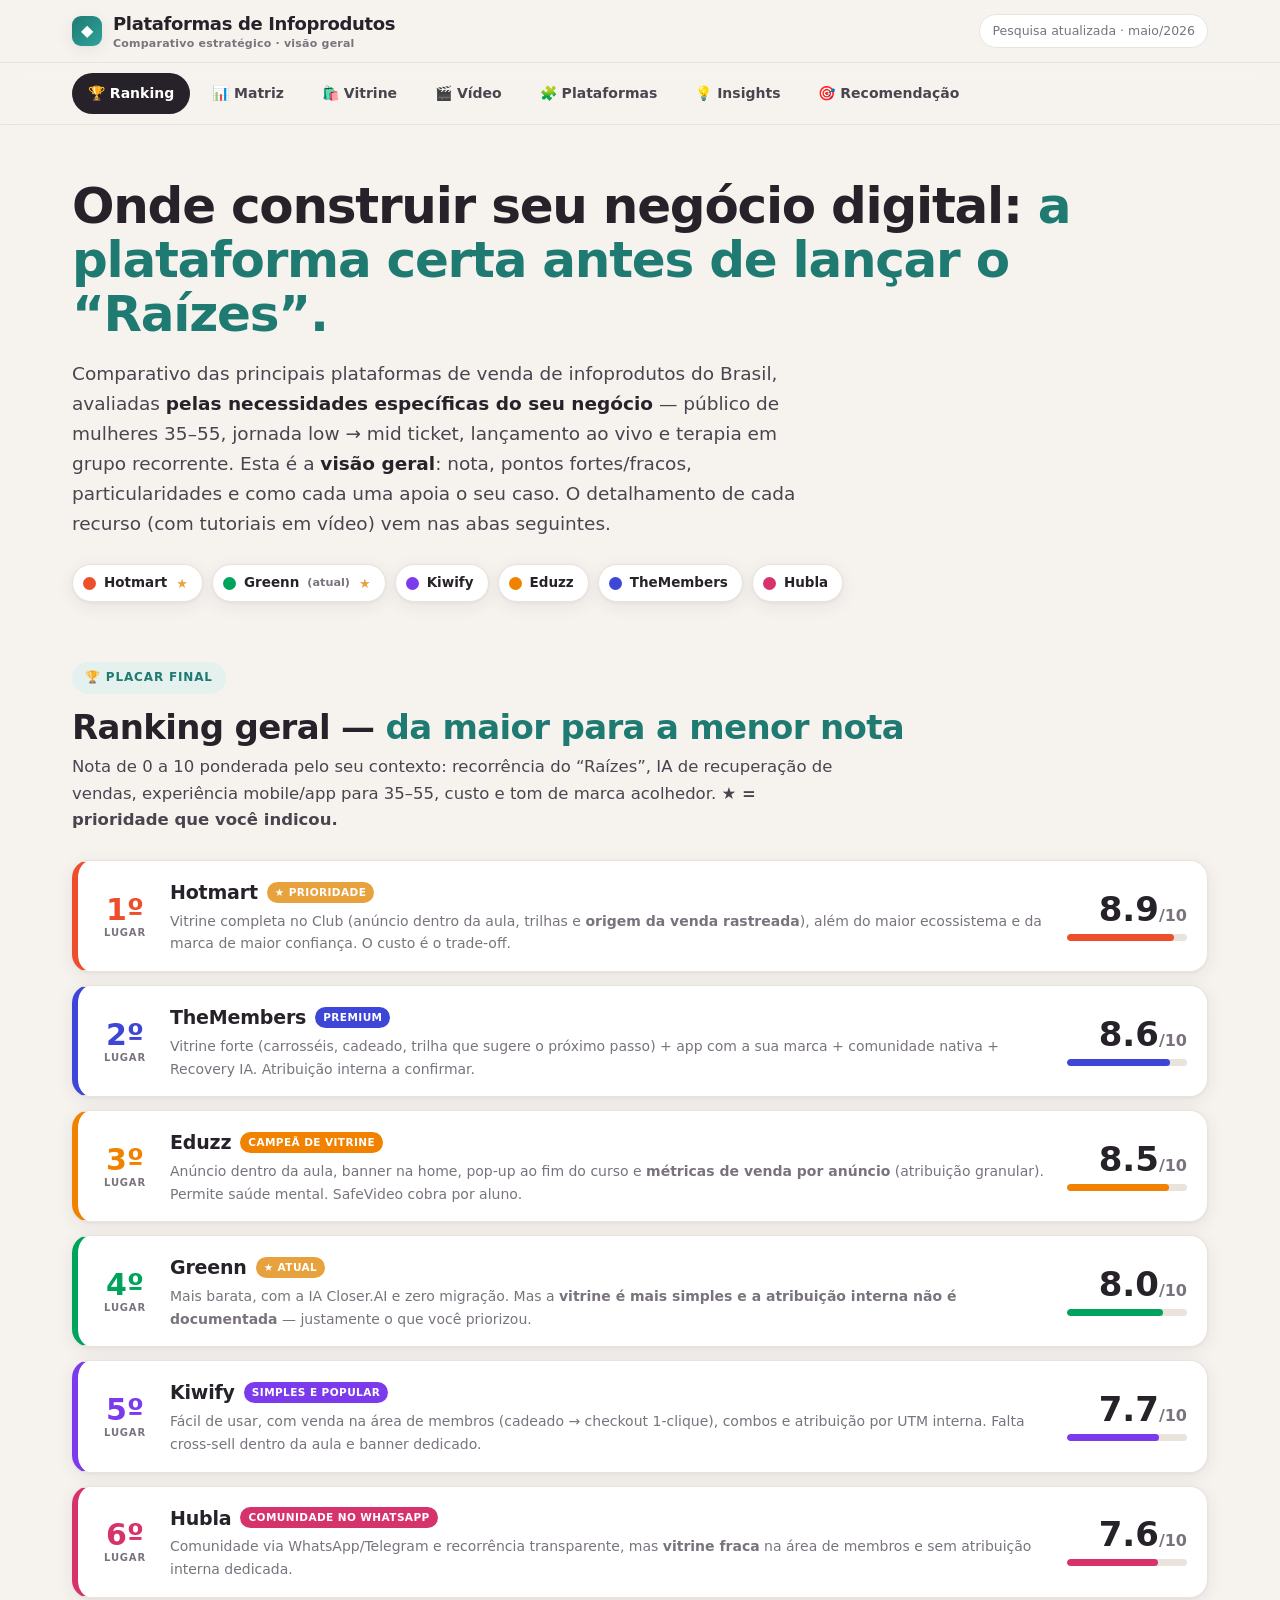
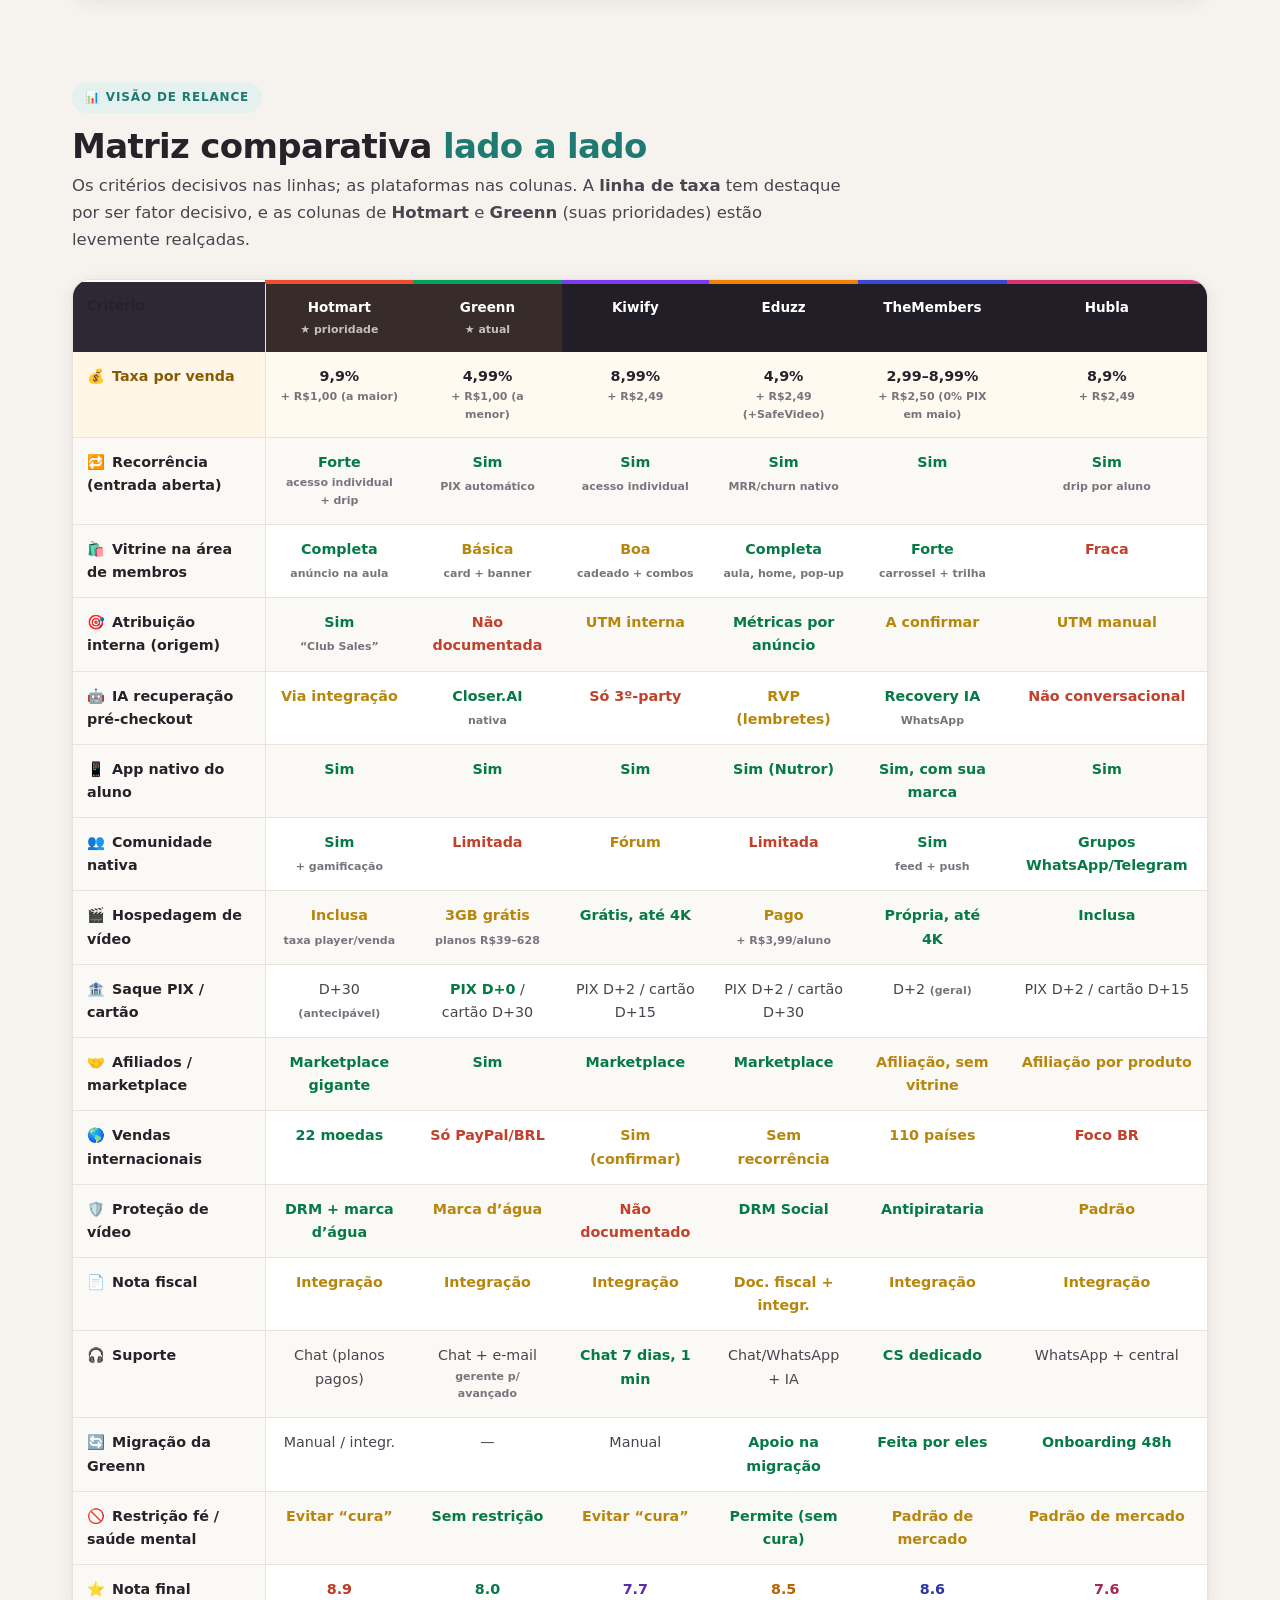
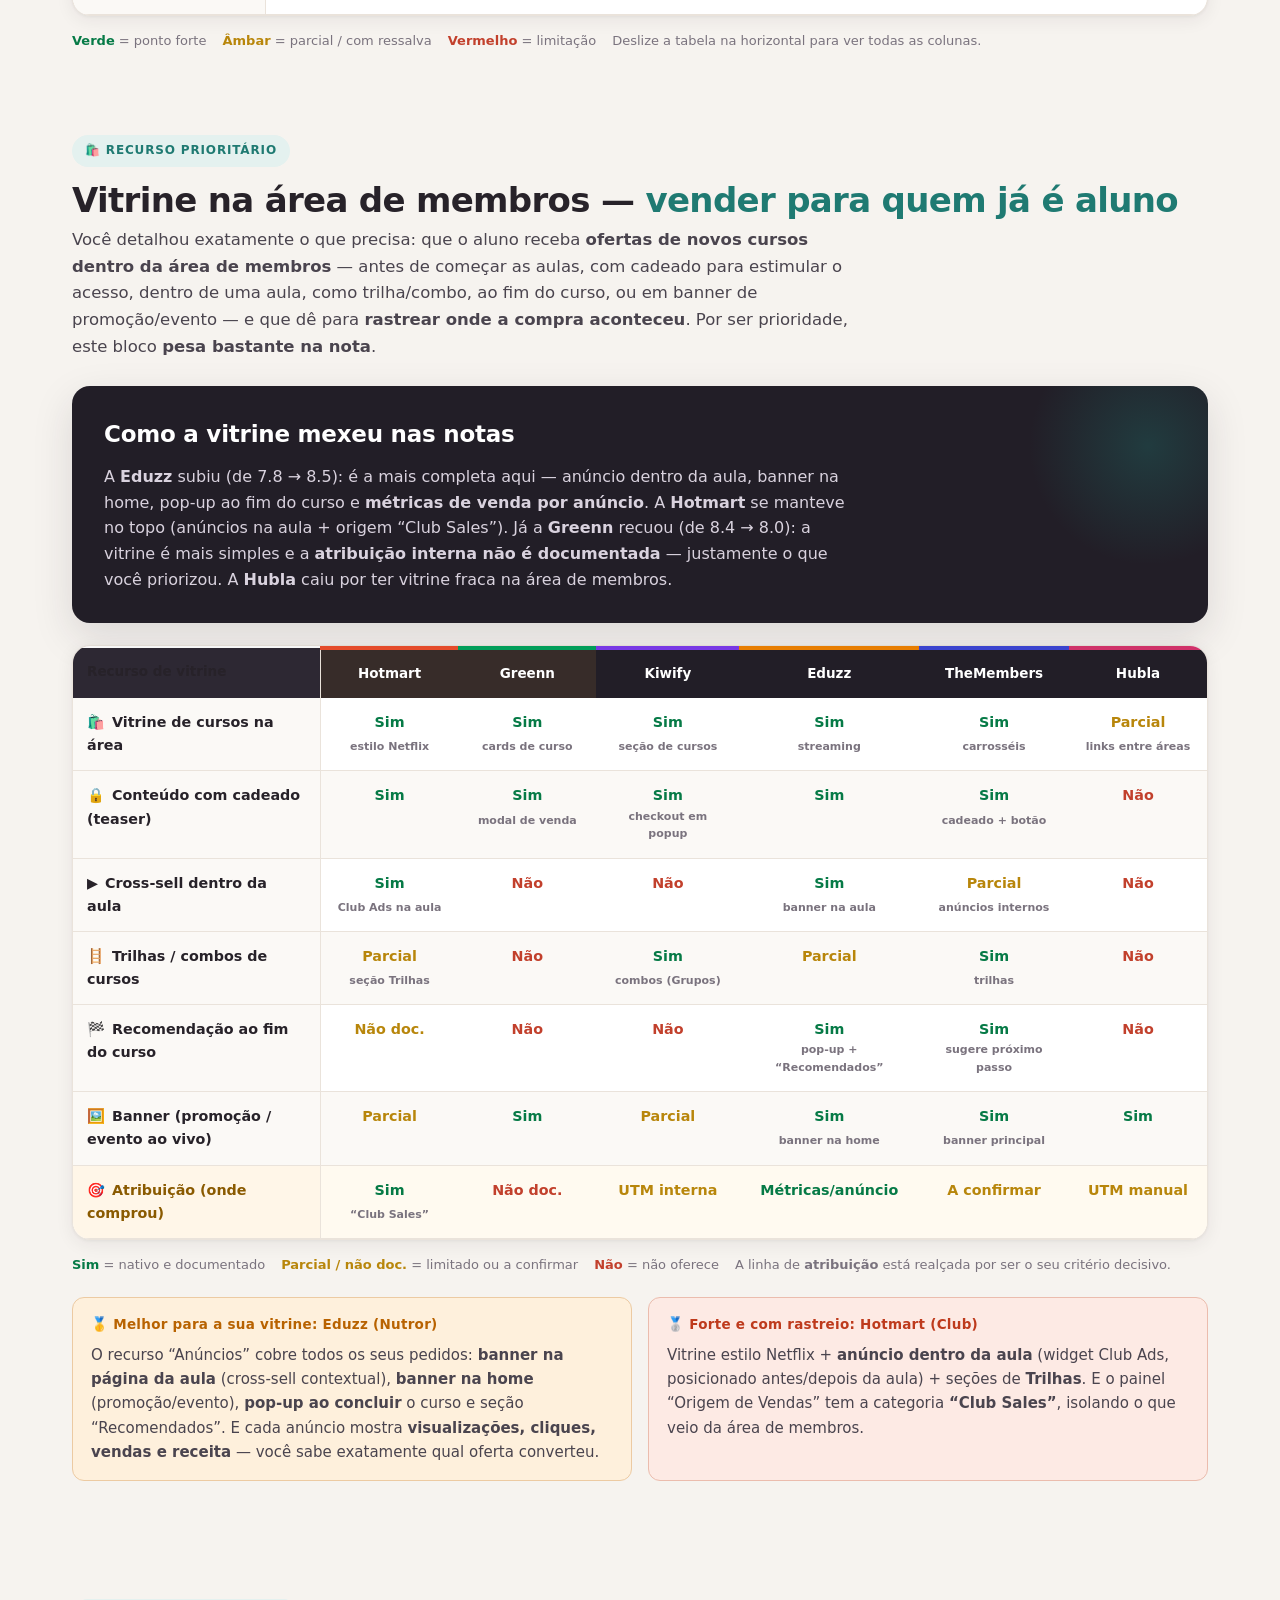
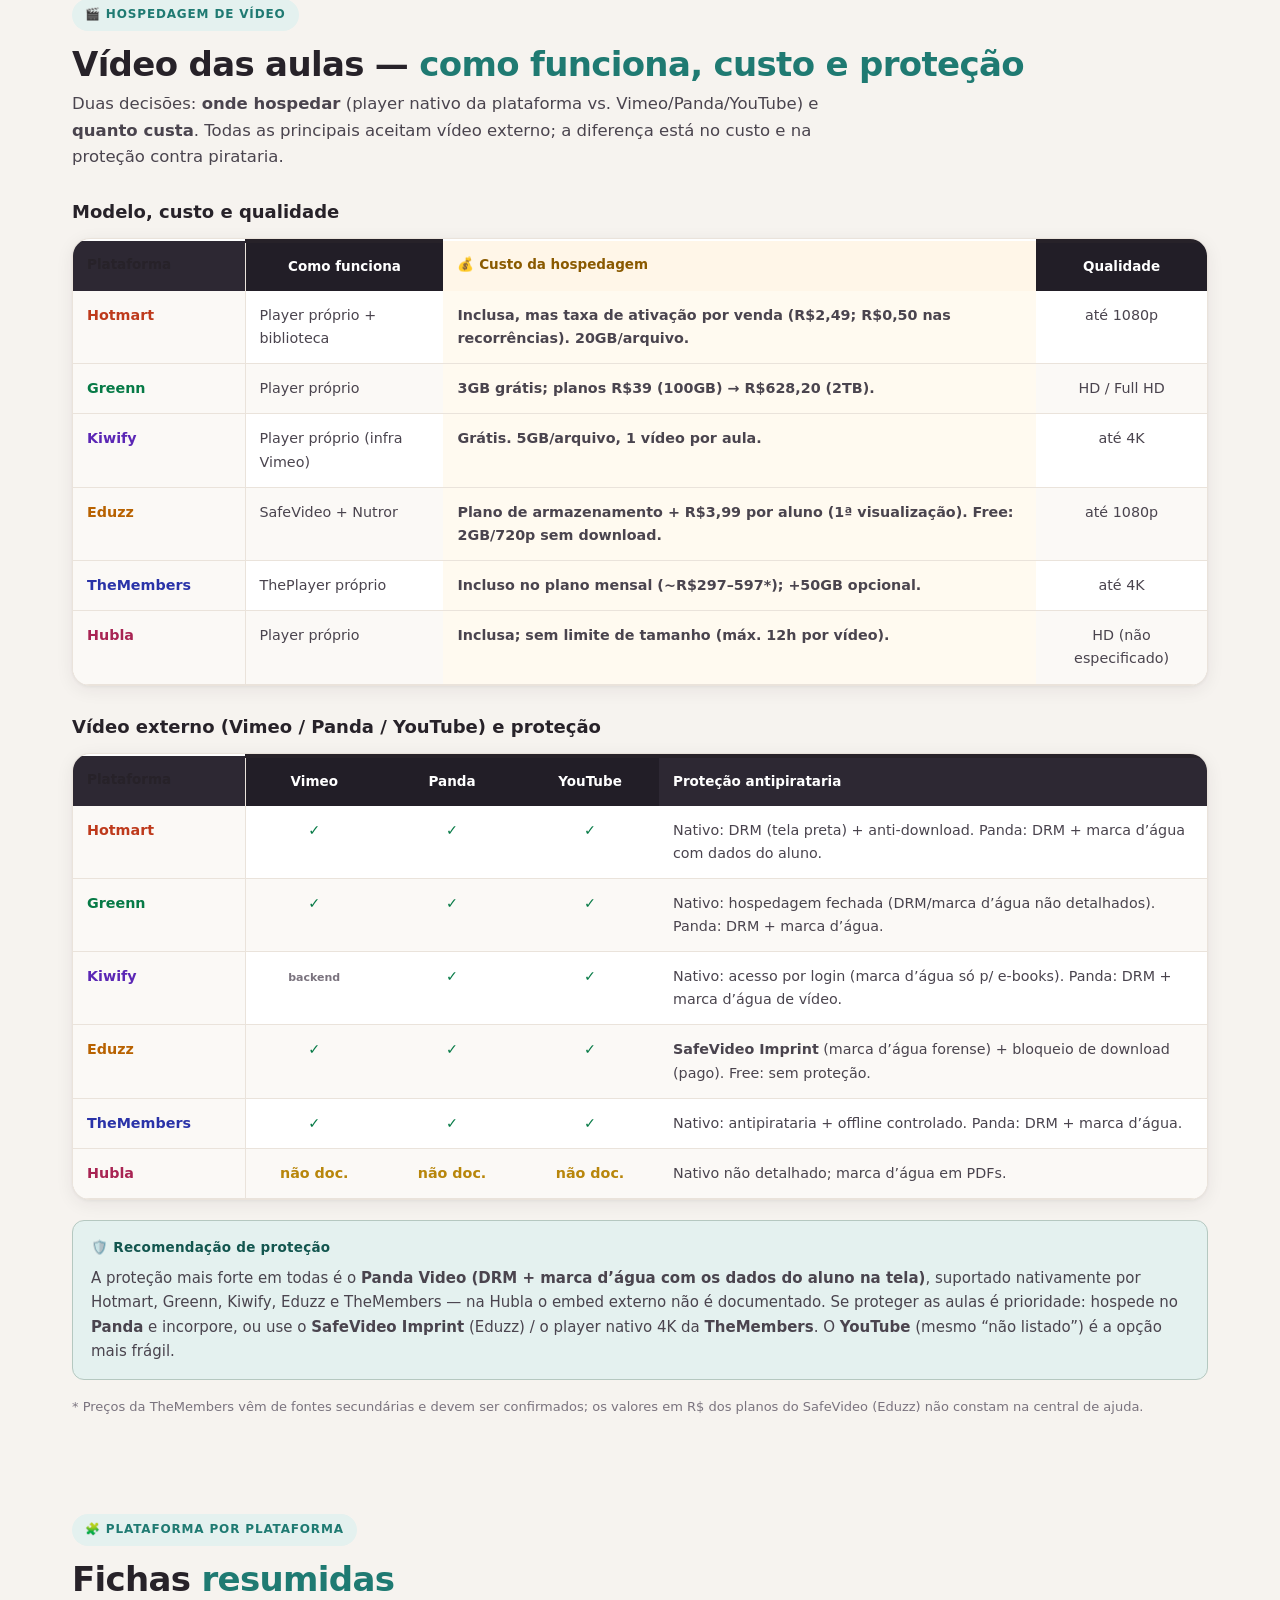
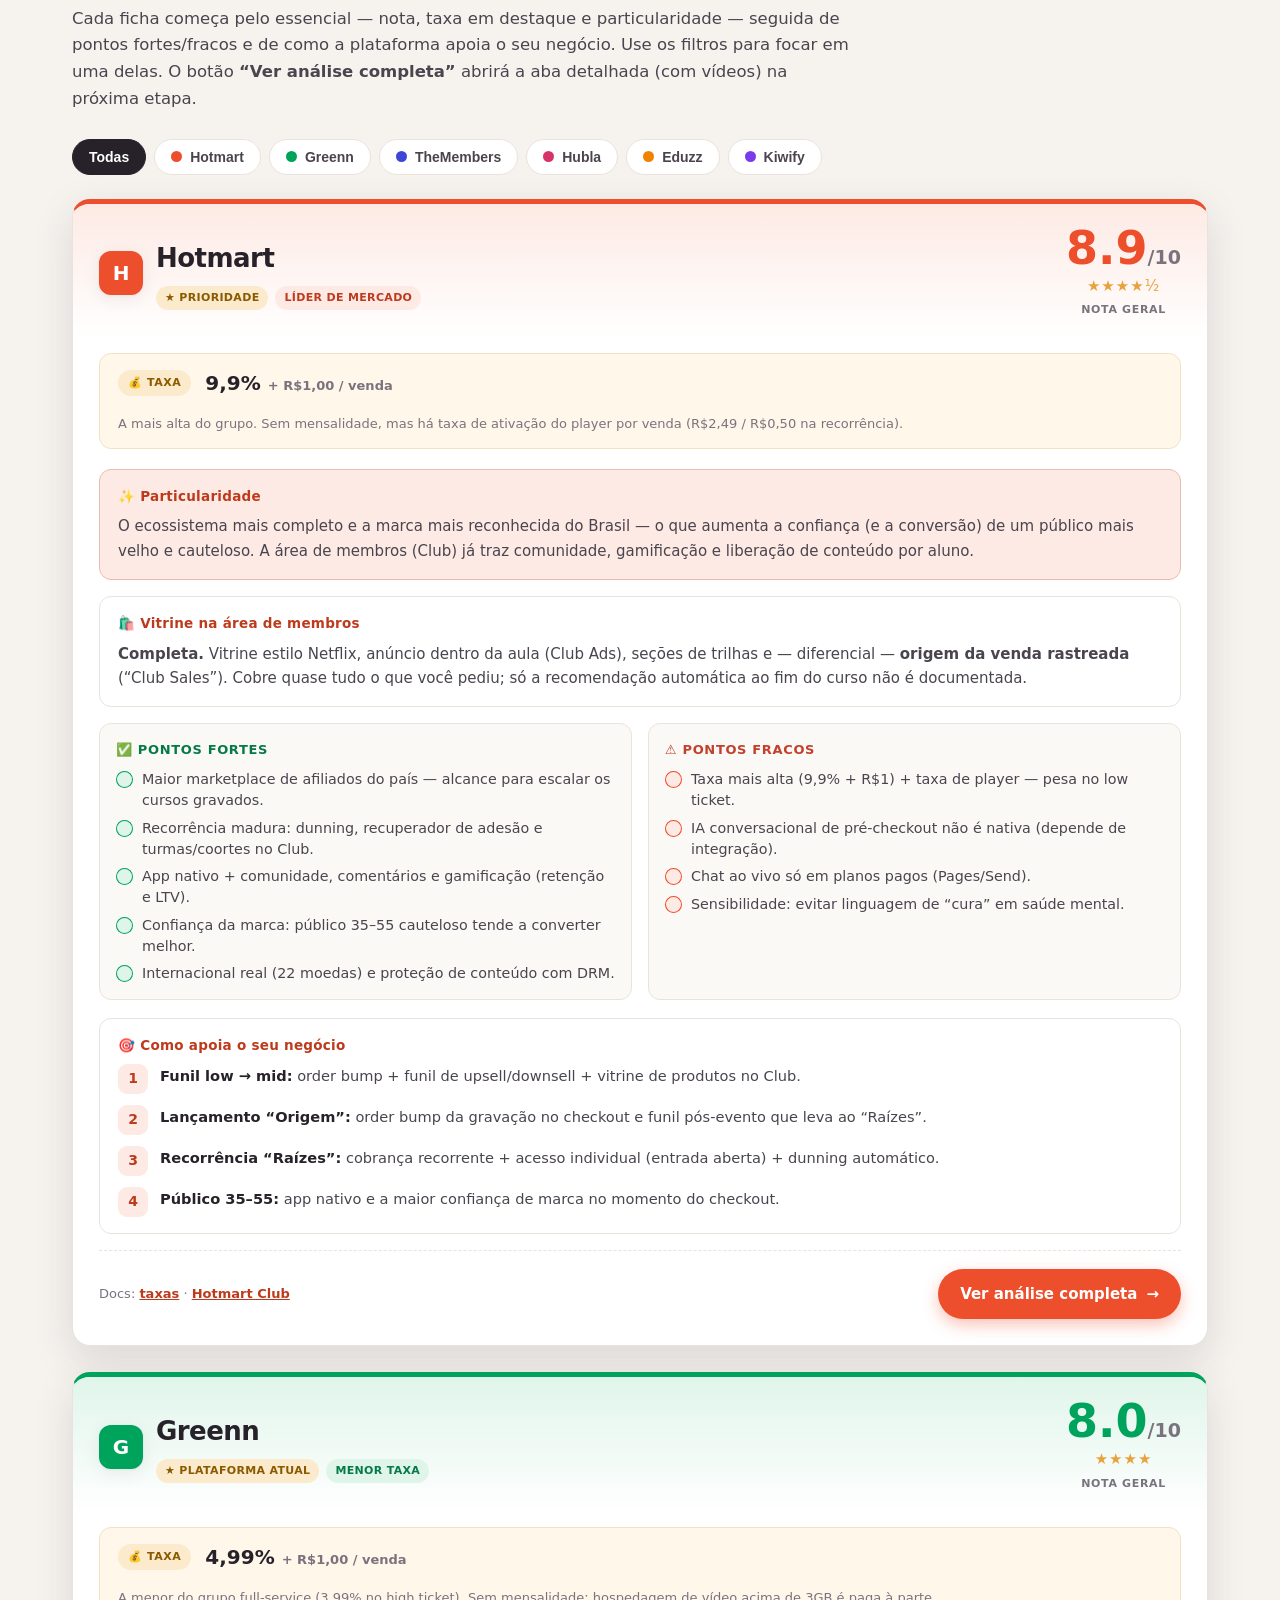
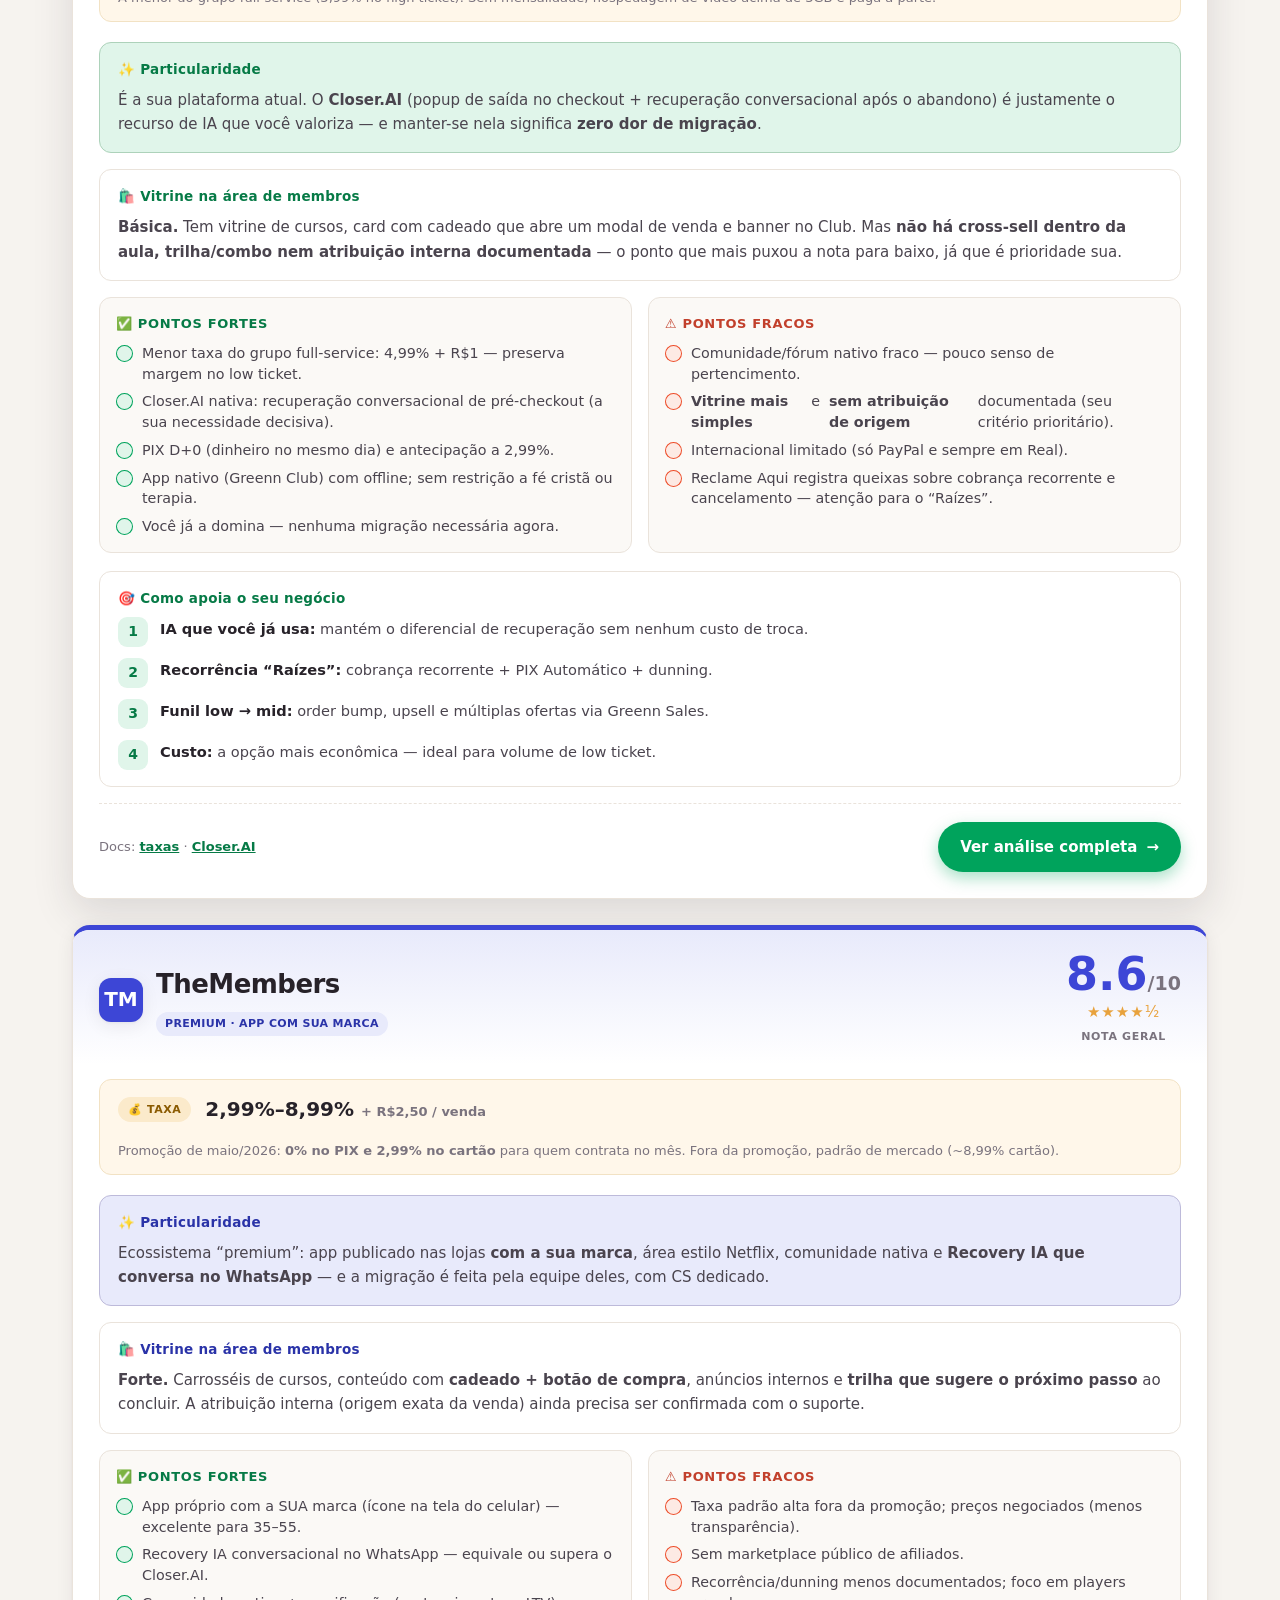
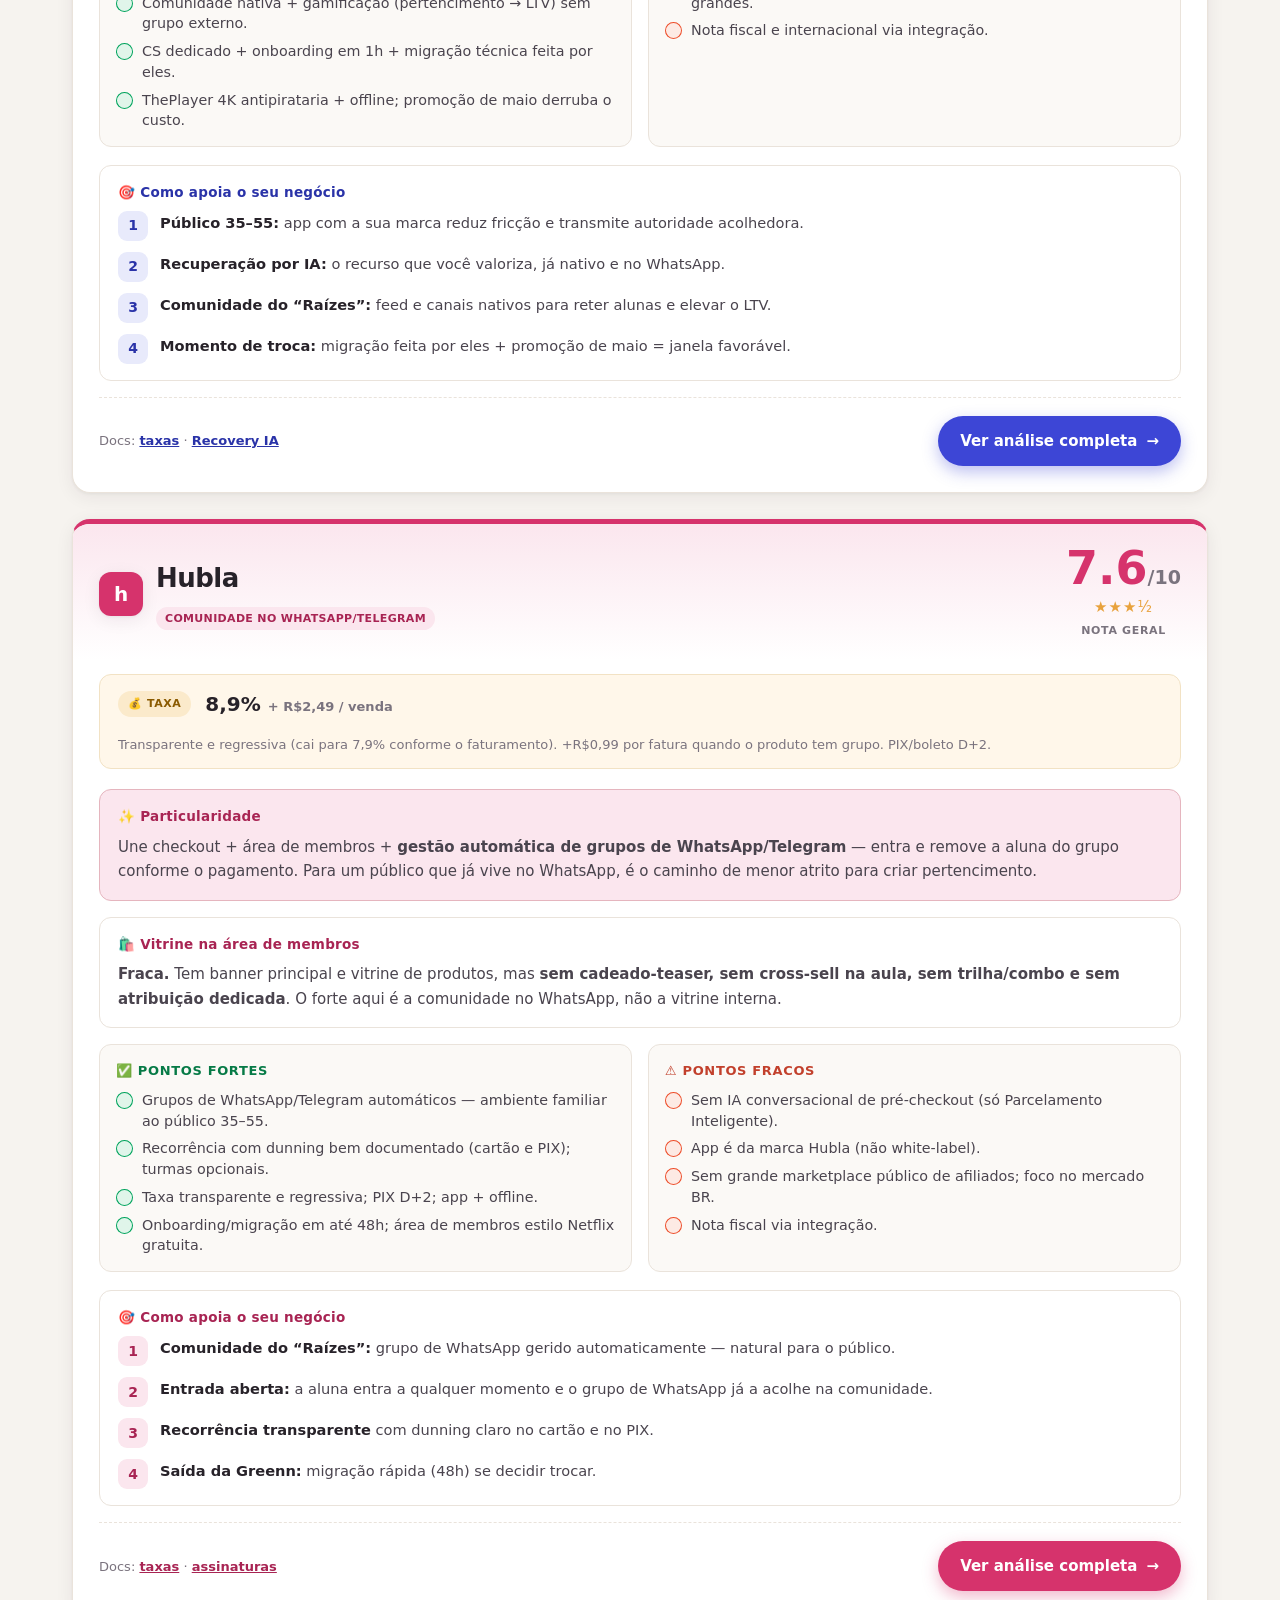
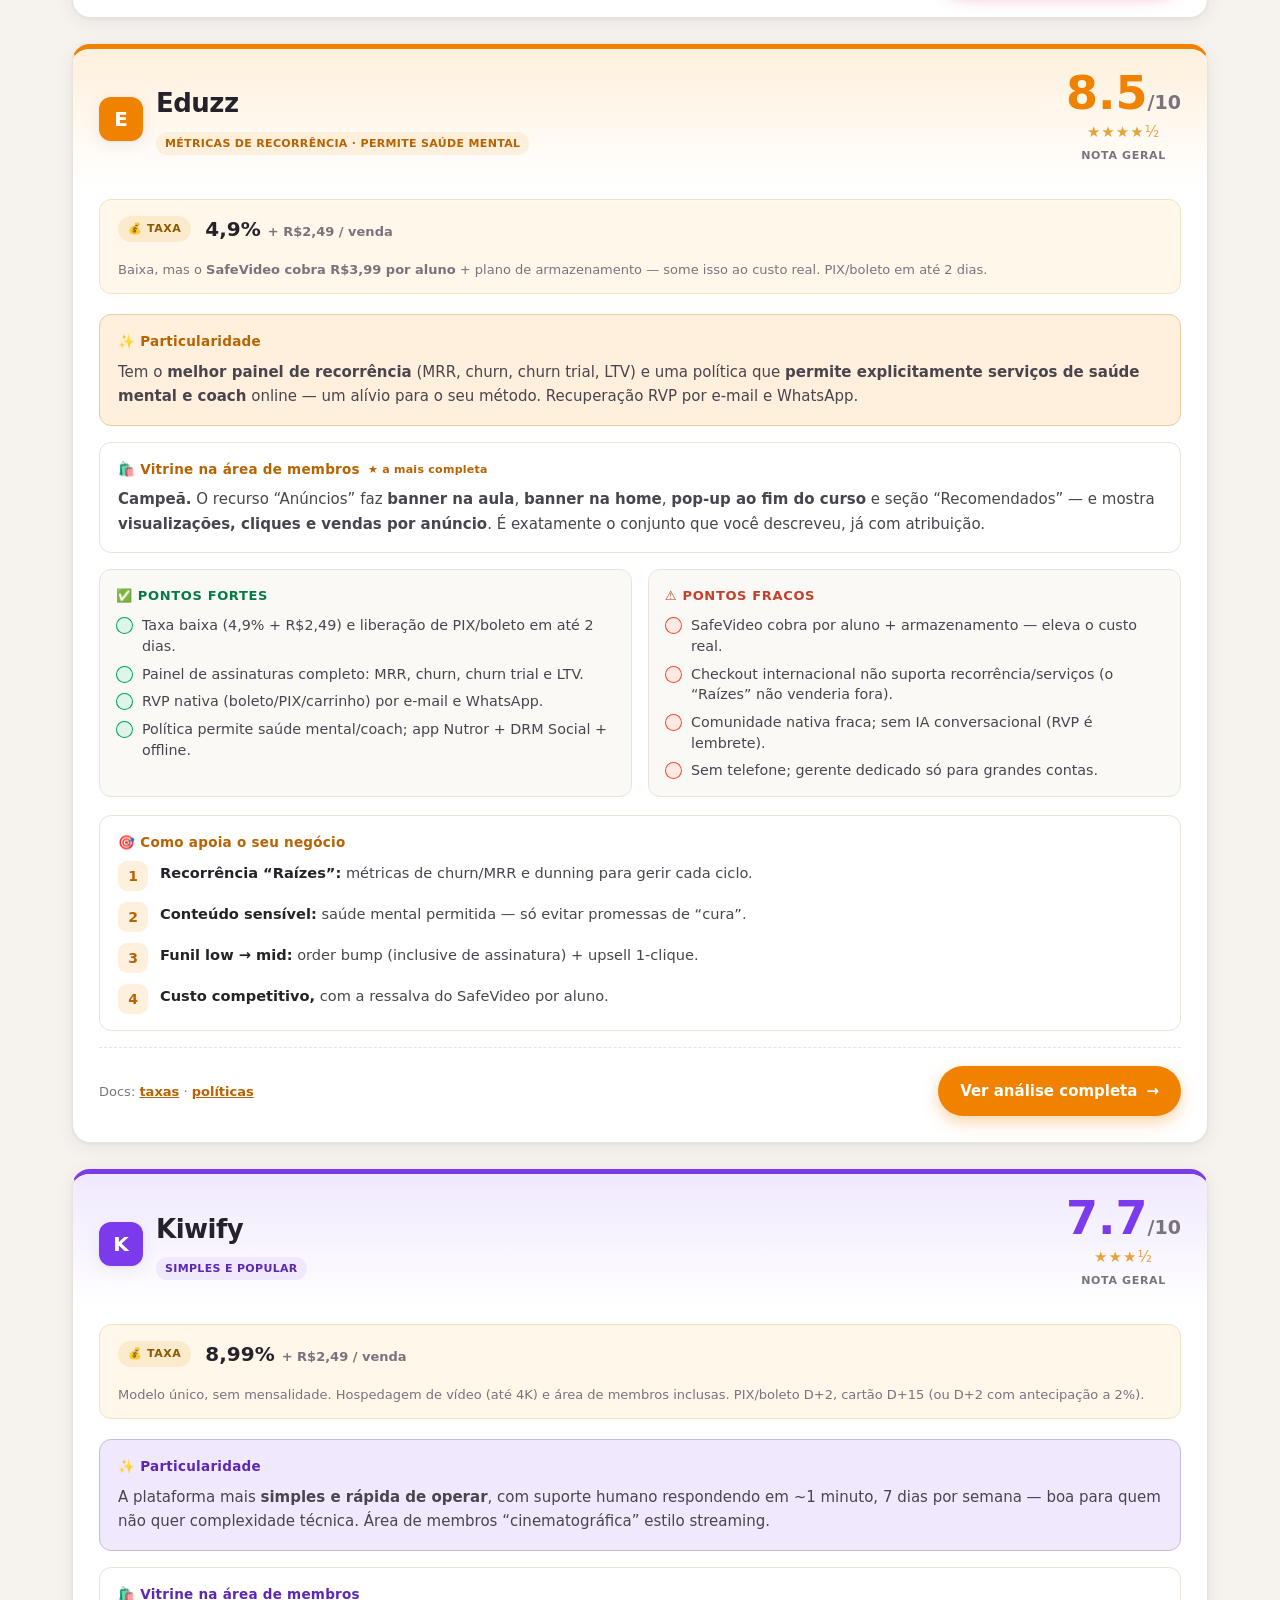
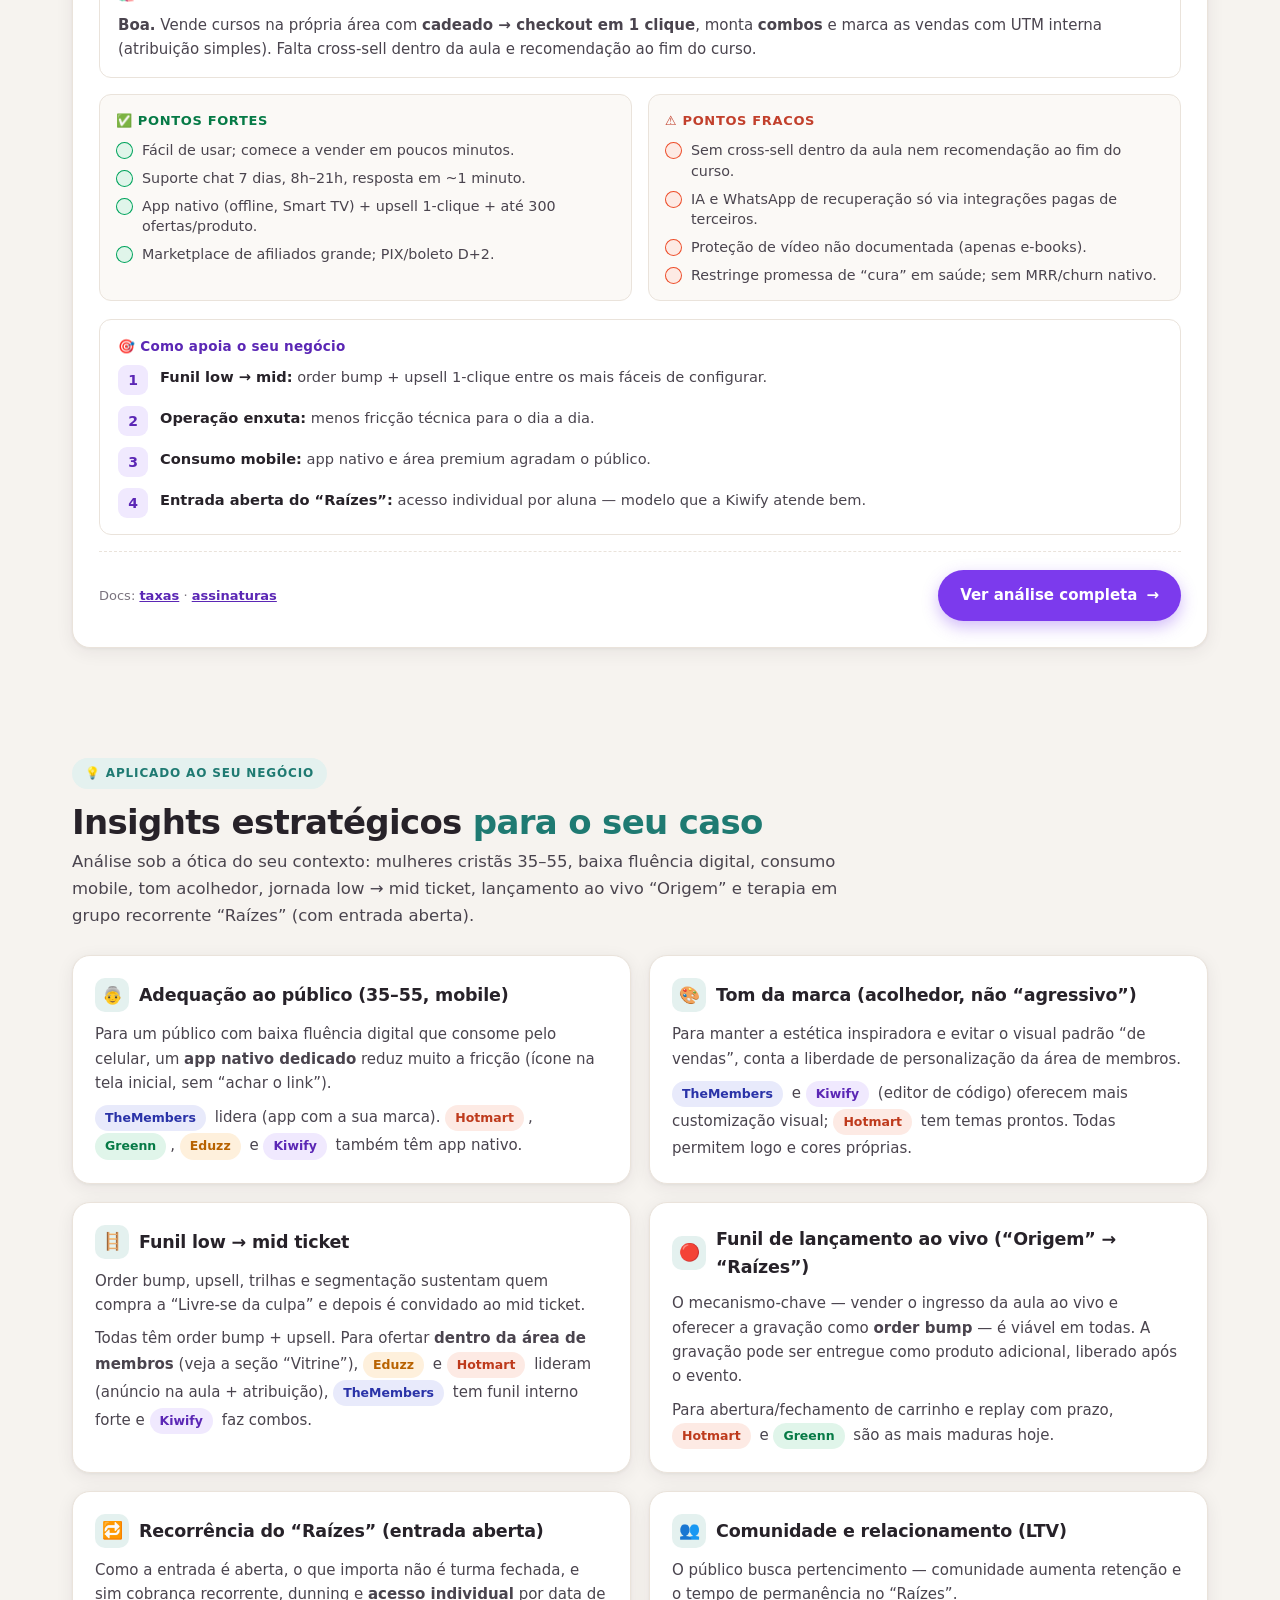
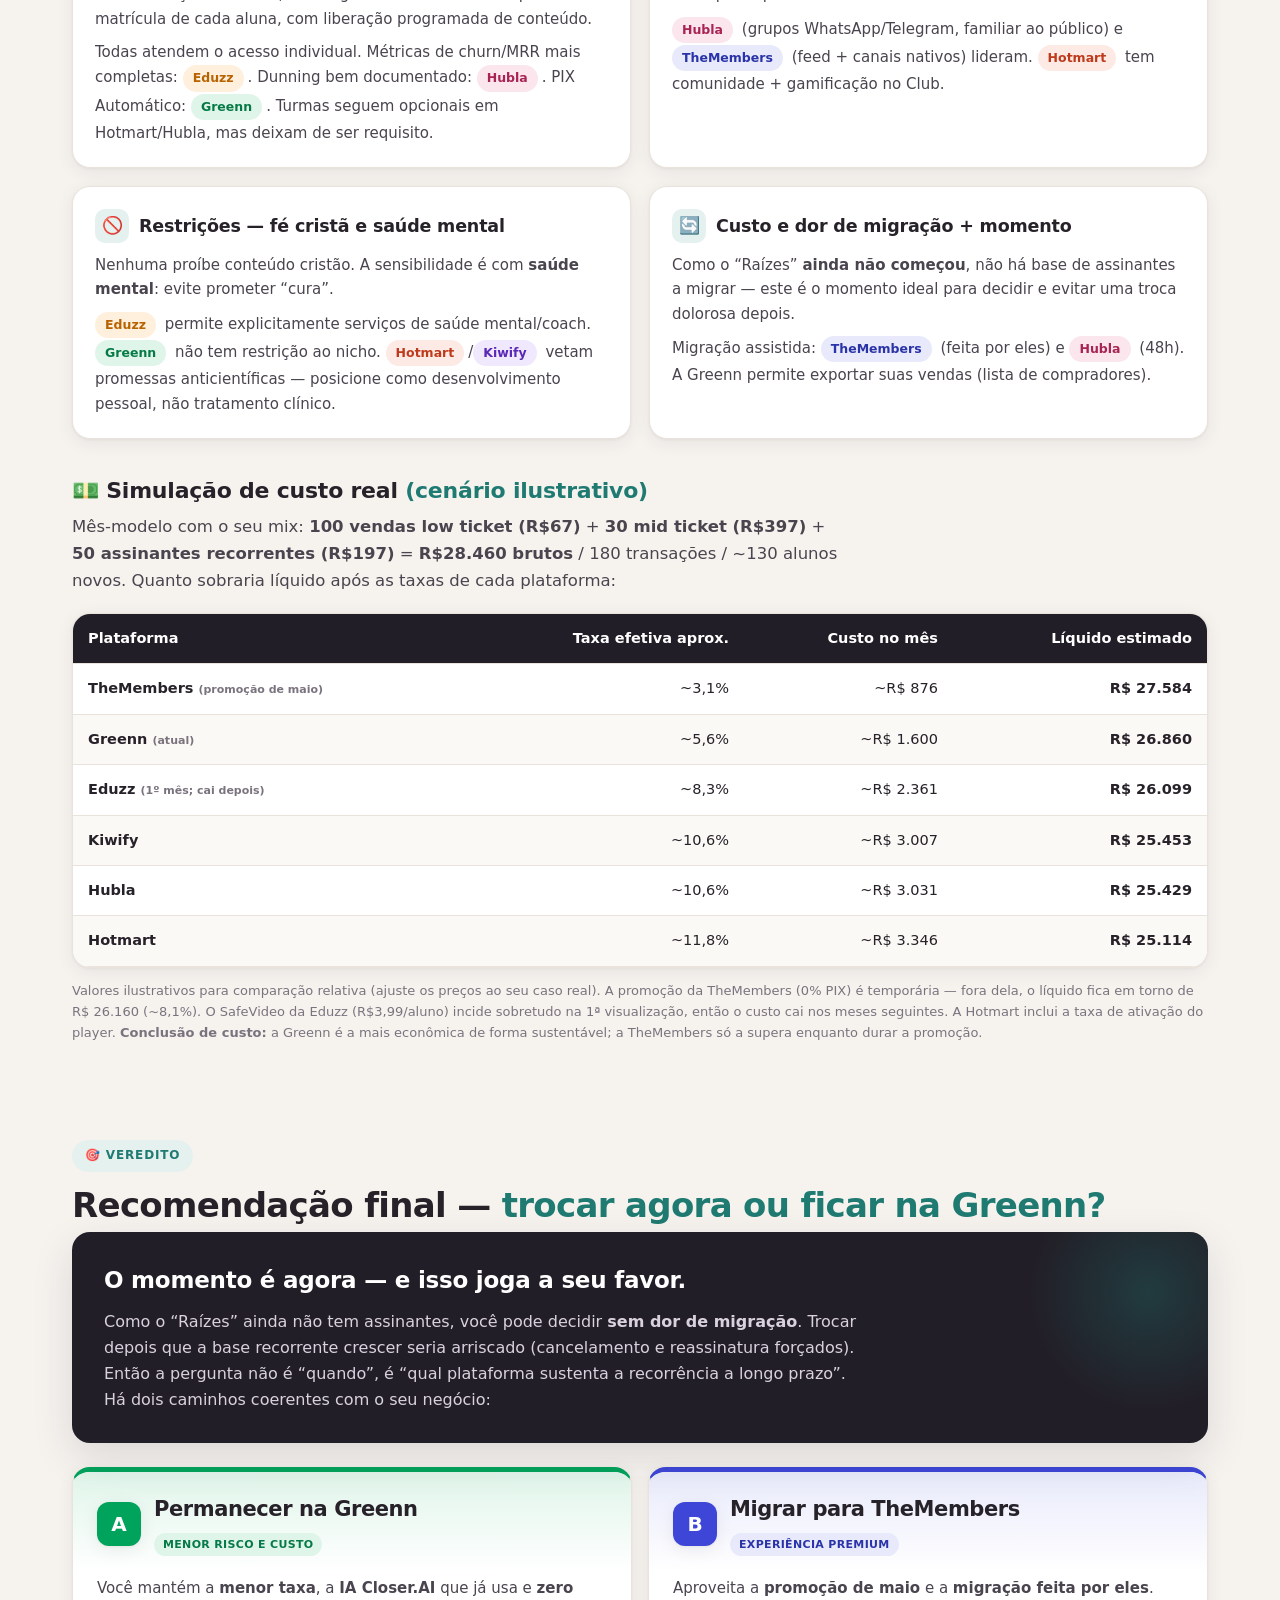
==== commit 0aab3c31: "Add files via upload" ====
--- a/index.html
+++ b/index.html
@@ -957,10 +957,7 @@
         </div>
         <div class="pfoot">
           <span class="docs">Docs: <a href="https://themembers.com.br/#taxas" target="_blank" rel="noopener">taxas</a> · <a href="https://themembers.com.br/recovery-ia" target="_blank" rel="noopener">Recovery IA</a></span>
-          <span style="display:flex;align-items:center;gap:12px">
-            <span class="soon-msg" style="display:none;font-size:13px;color:var(--muted);font-weight:700">Aba detalhada chega na próxima etapa 🚧</span>
-            <a class="btn btn-accent" href="javascript:void(0)" onclick="soon(this)">Ver análise completa <span class="arw">→</span></a>
-          </span>
+          <a class="btn btn-accent" href="/themembers">Ver análise completa <span class="arw">→</span></a>
         </div>
       </div>
     </div>
@@ -1135,4 +1132,218 @@
         <div class="block">
           <h5>🎯 Como apoia o seu negócio</h5>
           <ul class="needs">
-            <li><span class="nn">1</span><div><b>Funil low → mid:</b> order bump + upsell 1-clique entre os mais fáceis +            <li><span class="nn">1</span><div><b>Funil low → mid:</b> order bump + upsell 1-clique entre os mais fáceis de configurar.</div></li>
+            <li><span class="nn">2</span><div><b>Operação enxuta:</b> menos fricção técnica para o dia a dia.</div></li>
+            <li><span class="nn">3</span><div><b>Consumo mobile:</b> app nativo e área premium agradam o público.</div></li>
+            <li><span class="nn">4</span><div><b>Entrada aberta do “Raízes”:</b> acesso individual por aluna — modelo que a Kiwify atende bem.</div></li>
+          </ul>
+        </div>
+        <div class="pfoot">
+          <span class="docs">Docs: <a href="https://ajuda.kiwify.com.br/pt-br/article/quais-sao-as-taxas-da-plataforma-1ems3wq/" target="_blank" rel="noopener">taxas</a> · <a href="https://ajuda.kiwify.com.br/pt-br/article/assinaturas-1okaw5z/" target="_blank" rel="noopener">assinaturas</a></span>
+          <span style="display:flex;align-items:center;gap:12px">
+            <span class="soon-msg" style="display:none;font-size:13px;color:var(--muted);font-weight:700">Aba detalhada chega na próxima etapa 🚧</span>
+            <a class="btn btn-accent" href="javascript:void(0)" onclick="soon(this)">Ver análise completa <span class="arw">→</span></a>
+          </span>
+        </div>
+      </div>
+    </div>
+
+  </div>
+</section>
+
+<script>
+  function soon(btn){
+    const msg=btn.parentElement.querySelector('.soon-msg');
+    if(msg) msg.style.display = (msg.style.display==='none'||!msg.style.display)?'inline':'none';
+  }
+</script>
+
+<!-- ============ INSIGHTS ============ -->
+<section id="insights" class="acc-brand">
+  <div class="wrap">
+    <span class="eyebrow">💡 Aplicado ao seu negócio</span>
+    <h2 class="sec">Insights estratégicos <span class="hl">para o seu caso</span></h2>
+    <p class="sec-intro">Análise sob a ótica do seu contexto: mulheres cristãs 35–55, baixa fluência digital, consumo mobile, tom acolhedor, jornada low → mid ticket, lançamento ao vivo “Origem” e terapia em grupo recorrente “Raízes” (com entrada aberta).</p>
+
+    <div class="igrid">
+
+      <div class="icard">
+        <h4><span class="ic">👵</span>Adequação ao público (35–55, mobile)</h4>
+        <p>Para um público com baixa fluência digital que consome pelo celular, um <b>app nativo dedicado</b> reduz muito a fricção (ícone na tela inicial, sem “achar o link”).</p>
+        <p><span class="pill" style="background:var(--members-soft);color:var(--members-dark)">TheMembers</span> lidera (app com a sua marca). <span class="pill" style="background:var(--hotmart-soft);color:var(--hotmart-dark)">Hotmart</span>, <span class="pill" style="background:var(--greenn-soft);color:var(--greenn-dark)">Greenn</span>, <span class="pill" style="background:var(--eduzz-soft);color:var(--eduzz-dark)">Eduzz</span> e <span class="pill" style="background:var(--kiwify-soft);color:var(--kiwify-dark)">Kiwify</span> também têm app nativo.</p>
+      </div>
+
+      <div class="icard">
+        <h4><span class="ic">🎨</span>Tom da marca (acolhedor, não “agressivo”)</h4>
+        <p>Para manter a estética inspiradora e evitar o visual padrão “de vendas”, conta a liberdade de personalização da área de membros.</p>
+        <p><span class="pill" style="background:var(--members-soft);color:var(--members-dark)">TheMembers</span> e <span class="pill" style="background:var(--kiwify-soft);color:var(--kiwify-dark)">Kiwify</span> (editor de código) oferecem mais customização visual; <span class="pill" style="background:var(--hotmart-soft);color:var(--hotmart-dark)">Hotmart</span> tem temas prontos. Todas permitem logo e cores próprias.</p>
+      </div>
+
+      <div class="icard">
+        <h4><span class="ic">🪜</span>Funil low → mid ticket</h4>
+        <p>Order bump, upsell, trilhas e segmentação sustentam quem compra a “Livre-se da culpa” e depois é convidado ao mid ticket.</p>
+        <p>Todas têm order bump + upsell. Para ofertar <b>dentro da área de membros</b> (veja a seção “Vitrine”), <span class="pill" style="background:var(--eduzz-soft);color:var(--eduzz-dark)">Eduzz</span> e <span class="pill" style="background:var(--hotmart-soft);color:var(--hotmart-dark)">Hotmart</span> lideram (anúncio na aula + atribuição), <span class="pill" style="background:var(--members-soft);color:var(--members-dark)">TheMembers</span> tem funil interno forte e <span class="pill" style="background:var(--kiwify-soft);color:var(--kiwify-dark)">Kiwify</span> faz combos.</p>
+      </div>
+
+      <div class="icard">
+        <h4><span class="ic">🔴</span>Funil de lançamento ao vivo (“Origem” → “Raízes”)</h4>
+        <p>O mecanismo-chave — vender o ingresso da aula ao vivo e oferecer a gravação como <b>order bump</b> — é viável em todas. A gravação pode ser entregue como produto adicional, liberado após o evento.</p>
+        <p>Para abertura/fechamento de carrinho e replay com prazo, <span class="pill" style="background:var(--hotmart-soft);color:var(--hotmart-dark)">Hotmart</span> e <span class="pill" style="background:var(--greenn-soft);color:var(--greenn-dark)">Greenn</span> são as mais maduras hoje.</p>
+      </div>
+
+      <div class="icard">
+        <h4><span class="ic">🔁</span>Recorrência do “Raízes” (entrada aberta)</h4>
+        <p>Como a entrada é aberta, o que importa não é turma fechada, e sim cobrança recorrente, dunning e <b>acesso individual</b> por data de matrícula de cada aluna, com liberação programada de conteúdo.</p>
+        <p>Todas atendem o acesso individual. Métricas de churn/MRR mais completas: <span class="pill" style="background:var(--eduzz-soft);color:var(--eduzz-dark)">Eduzz</span>. Dunning bem documentado: <span class="pill" style="background:var(--hubla-soft);color:var(--hubla-dark)">Hubla</span>. PIX Automático: <span class="pill" style="background:var(--greenn-soft);color:var(--greenn-dark)">Greenn</span>. Turmas seguem opcionais em Hotmart/Hubla, mas deixam de ser requisito.</p>
+      </div>
+
+      <div class="icard">
+        <h4><span class="ic">👥</span>Comunidade e relacionamento (LTV)</h4>
+        <p>O público busca pertencimento — comunidade aumenta retenção e o tempo de permanência no “Raízes”.</p>
+        <p><span class="pill" style="background:var(--hubla-soft);color:var(--hubla-dark)">Hubla</span> (grupos WhatsApp/Telegram, familiar ao público) e <span class="pill" style="background:var(--members-soft);color:var(--members-dark)">TheMembers</span> (feed + canais nativos) lideram. <span class="pill" style="background:var(--hotmart-soft);color:var(--hotmart-dark)">Hotmart</span> tem comunidade + gamificação no Club.</p>
+      </div>
+
+      <div class="icard">
+        <h4><span class="ic">🚫</span>Restrições — fé cristã e saúde mental</h4>
+        <p>Nenhuma proíbe conteúdo cristão. A sensibilidade é com <b>saúde mental</b>: evite prometer “cura”.</p>
+        <p><span class="pill" style="background:var(--eduzz-soft);color:var(--eduzz-dark)">Eduzz</span> permite explicitamente serviços de saúde mental/coach. <span class="pill" style="background:var(--greenn-soft);color:var(--greenn-dark)">Greenn</span> não tem restrição ao nicho. <span class="pill" style="background:var(--hotmart-soft);color:var(--hotmart-dark)">Hotmart</span>/<span class="pill" style="background:var(--kiwify-soft);color:var(--kiwify-dark)">Kiwify</span> vetam promessas anticientíficas — posicione como desenvolvimento pessoal, não tratamento clínico.</p>
+      </div>
+
+      <div class="icard">
+        <h4><span class="ic">🔄</span>Custo e dor de migração + momento</h4>
+        <p>Como o “Raízes” <b>ainda não começou</b>, não há base de assinantes a migrar — este é o momento ideal para decidir e evitar uma troca dolorosa depois.</p>
+        <p>Migração assistida: <span class="pill" style="background:var(--members-soft);color:var(--members-dark)">TheMembers</span> (feita por eles) e <span class="pill" style="background:var(--hubla-soft);color:var(--hubla-dark)">Hubla</span> (48h). A Greenn permite exportar suas vendas (lista de compradores).</p>
+      </div>
+
+    </div>
+
+    <div style="margin-top:34px">
+      <h3 style="font-size:22px;font-weight:840;letter-spacing:-.01em;margin:0 0 6px">💵 Simulação de custo real <span style="color:var(--brand)">(cenário ilustrativo)</span></h3>
+      <p class="sec-intro" style="margin-bottom:18px">Mês-modelo com o seu mix: <b>100 vendas low ticket (R$67)</b> + <b>30 mid ticket (R$397)</b> + <b>50 assinantes recorrentes (R$197)</b> = <b>R$28.460 brutos</b> / 180 transações / ~130 alunos novos. Quanto sobraria líquido após as taxas de cada plataforma:</p>
+      <div class="cost-wrap">
+        <table class="cost">
+          <thead>
+            <tr><th>Plataforma</th><th>Taxa efetiva aprox.</th><th>Custo no mês</th><th>Líquido estimado</th></tr>
+          </thead>
+          <tbody>
+            <tr><td>TheMembers <span class="mtag">(promoção de maio)</span></td><td>~3,1%</td><td>~R$ 876</td><td class="liq best">R$ 27.584</td></tr>
+            <tr><td>Greenn <span class="mtag">(atual)</span></td><td>~5,6%</td><td>~R$ 1.600</td><td class="liq best">R$ 26.860</td></tr>
+            <tr><td>Eduzz <span class="mtag">(1º mês; cai depois)</span></td><td>~8,3%</td><td>~R$ 2.361</td><td class="liq">R$ 26.099</td></tr>
+            <tr><td>Kiwify</td><td>~10,6%</td><td>~R$ 3.007</td><td class="liq">R$ 25.453</td></tr>
+            <tr><td>Hubla</td><td>~10,6%</td><td>~R$ 3.031</td><td class="liq">R$ 25.429</td></tr>
+            <tr><td>Hotmart</td><td>~11,8%</td><td>~R$ 3.346</td><td class="liq">R$ 25.114</td></tr>
+          </tbody>
+        </table>
+      </div>
+      <p class="assump">Valores ilustrativos para comparação relativa (ajuste os preços ao seu caso real). A promoção da TheMembers (0% PIX) é temporária — fora dela, o líquido fica em torno de R$ 26.160 (~8,1%). O SafeVideo da Eduzz (R$3,99/aluno) incide sobretudo na 1ª visualização, então o custo cai nos meses seguintes. A Hotmart inclui a taxa de ativação do player. <b>Conclusão de custo:</b> a Greenn é a mais econômica de forma sustentável; a TheMembers só a supera enquanto durar a promoção.</p>
+    </div>
+  </div>
+</section>
+
+<!-- ============ RECOMENDAÇÃO ============ -->
+<section id="recomendacao">
+  <div class="wrap">
+    <span class="eyebrow">🎯 Veredito</span>
+    <h2 class="sec">Recomendação final — <span class="hl">trocar agora ou ficar na Greenn?</span></h2>
+
+    <div class="banner" style="margin-bottom:24px">
+      <h3>O momento é agora — e isso joga a seu favor.</h3>
+      <p>Como o “Raízes” ainda não tem assinantes, você pode decidir <b>sem dor de migração</b>. Trocar depois que a base recorrente crescer seria arriscado (cancelamento e reassinatura forçados). Então a pergunta não é “quando”, é “qual plataforma sustenta a recorrência a longo prazo”. Há dois caminhos coerentes com o seu negócio:</p>
+    </div>
+
+    <div class="two">
+      <div class="pcard acc-greenn" style="margin:0">
+        <div class="phead" style="padding:20px 24px 16px">
+          <div class="pname"><span class="pmark">A</span><div><h3 style="font-size:21px">Permanecer na Greenn</h3><div class="tags"><span class="tg">Menor risco e custo</span></div></div></div>
+        </div>
+        <div class="pbody" style="padding:4px 24px 22px">
+          <p style="margin:0 0 10px;font-size:15px;color:var(--ink-soft)">Você mantém a <b>menor taxa</b>, a <b>IA Closer.AI</b> que já usa e <b>zero migração</b>. Reforça a comunidade por fora (grupo de WhatsApp) e libera conteúdo por aluna (acesso individual, compatível com a entrada aberta).</p>
+          <p style="margin:0;font-size:14.5px;color:var(--muted)"><b>Escolha se:</b> a prioridade é preservar margem. <b>Trade-off:</b> abre mão da vitrine interna mais rica e da atribuição de origem da venda — justamente o que você destacou como prioritário.</p>
+        </div>
+      </div>
+
+      <div class="pcard acc-members" style="margin:0">
+        <div class="phead" style="padding:20px 24px 16px">
+          <div class="pname"><span class="pmark">B</span><div><h3 style="font-size:21px">Migrar para TheMembers</h3><div class="tags"><span class="tg">Experiência premium</span></div></div></div>
+        </div>
+        <div class="pbody" style="padding:4px 24px 22px">
+          <p style="margin:0 0 10px;font-size:15px;color:var(--ink-soft)">Aproveita a <b>promoção de maio</b> e a <b>migração feita por eles</b>. Ganha <b>app com a sua marca</b>, <b>comunidade nativa</b>, <b>vitrine forte</b> e <b>Recovery IA no WhatsApp</b> — exatamente o que retém o público 35–55 e eleva o LTV de uma terapia recorrente.</p>
+          <p style="margin:0;font-size:14.5px;color:var(--muted)"><b>Escolha se:</b> o objetivo é investir em marca, pertencimento e retenção do “Raízes” a longo prazo.</p>
+        </div>
+      </div>
+    </div>
+
+    <div class="block acc-hotmart hl-accent" style="margin-top:8px">
+      <h5>🥉 Se a vitrine pesar acima de tudo — Hotmart ou Eduzz</h5>
+      <p>Como vitrine e atribuição são prioritárias, valem as duas líderes nesse quesito: a <b>Hotmart</b> (anúncio na aula + origem “Club Sales” + confiança máxima no checkout, com o custo mais alto como contrapartida) e a <b>Eduzz</b> (a vitrine mais completa — banner na aula, pop-up ao fim do curso e métricas por anúncio — taxa baixa e política que permite saúde mental; lembre do custo do SafeVideo por aluno).</p>
+    </div>
+
+    <div class="banner acc-brand" style="margin-top:22px">
+      <h3>Em uma frase</h3>
+      <p>Dando à <b>vitrine na área de membros</b> o peso que você pediu: <b>TheMembers</b> é a troca mais completa (vitrine forte + app com a sua marca + comunidade + Recovery IA) se quer investir em experiência e retenção; <b>Eduzz</b> é a mais forte especificamente em vitrine e atribuição, com taxa baixa; <b>Hotmart</b> lidera em vitrine + confiança + ecossistema, ao maior custo. Ficar na <b>Greenn</b> preserva custo e a IA que já usa, mas é o ponto mais fraco justamente em vitrine e atribuição. Evite fragmentar: escolha uma que sustente o “Raízes” a longo prazo — e decida agora, antes do lançamento.</p>
+      <div class="row">
+        <a class="btn btn-accent" href="#ranking">Rever o ranking ↑</a>
+        <a class="btn btn-ghost" href="#matriz">Voltar à matriz</a>
+      </div>
+    </div>
+  </div>
+</section>
+
+<!-- ============ FOOTER ============ -->
+<footer>
+  <div class="wrap">
+    <div class="cols">
+      <div>
+        <h4>Sobre este comparativo</h4>
+        <p style="font-size:13.5px;color:#C9C2CE;margin:0">Visão geral das plataformas de infoprodutos avaliadas para o nicho de desenvolvimento pessoal para mulheres cristãs 35–55, com foco em vitrine na área de membros, recorrência de entrada aberta, recuperação de vendas por IA e experiência mobile. Notas ponderadas pelo contexto do negócio.</p>
+      </div>
+      <div>
+        <h4>Documentação oficial</h4>
+        <ul>
+          <li><a href="https://hotmart.com/pt-br/taxa-hotmart" target="_blank" rel="noopener">Hotmart — taxas</a></li>
+          <li><a href="https://greenn.crisp.help/pt-br/" target="_blank" rel="noopener">Greenn — central de ajuda</a></li>
+          <li><a href="https://ajuda.kiwify.com.br" target="_blank" rel="noopener">Kiwify — central de ajuda</a></li>
+          <li><a href="https://ajuda.eduzz.com/hc/pt-br" target="_blank" rel="noopener">Eduzz — central de ajuda</a></li>
+          <li><a href="https://ajuda.themembers.com.br/pt-br/" target="_blank" rel="noopener">TheMembers — central de ajuda</a></li>
+          <li><a href="https://help.hub.la/hc/pt-br" target="_blank" rel="noopener">Hubla — central de ajuda</a></li>
+        </ul>
+      </div>
+      <div>
+        <h4>Páginas detalhadas</h4>
+        <ul>
+          <li><a href="/hotmart">Hotmart — guia completo</a></li>
+          <li><a href="/greenn">Greenn — análise</a></li>
+          <li><a href="/eduzz">Eduzz — análise</a></li>
+          <li><a href="/themembers">TheMembers — análise</a></li>
+        </ul>
+      </div>
+    </div>
+    <p class="disc">⚠️ Dados coletados em maio/2026 a partir das centrais de ajuda e páginas oficiais de cada plataforma. Taxas, prazos e recursos mudam com frequência e alguns itens devem ser confirmados diretamente com cada empresa antes da decisão. As notas refletem o ajuste ao seu negócio específico, não uma avaliação universal. Cor da Kiwify exibida em roxo por escolha de leitura (a marca real usa verde) — ajustável.</p>
+  </div>
+</footer>
+
+<script>
+  // Sub-nav highlight on scroll
+  const links=[...document.querySelectorAll('nav.sub a')];
+  const ids=links.map(a=>a.getAttribute('href').slice(1));
+  const secs=ids.map(id=>document.getElementById(id)).filter(Boolean);
+  function onScroll(){
+    let cur=secs[0]?.id;
+    const y=window.scrollY+160;
+    for(const s of secs){ if(s.offsetTop<=y) cur=s.id; }
+    links.forEach(a=>a.classList.toggle('on',a.getAttribute('href')==='#'+cur));
+  }
+  window.addEventListener('scroll',onScroll,{passive:true}); onScroll();
+
+  // Platform filter
+  function filterPlat(key,btn){
+    document.querySelectorAll('.fbtn').forEach(b=>b.classList.remove('on'));
+    btn.classList.add('on');
+    document.querySelectorAll('#plataformas .pcard').forEach(c=>{
+      c.classList.toggle('hide', key!=='all' && c.dataset.plat!==key);
+    });
+    document.getElementById('plataformas').scrollIntoView({behavior:'smooth',block:'start'});
+  }
+</script>
+</body>
+</html> 
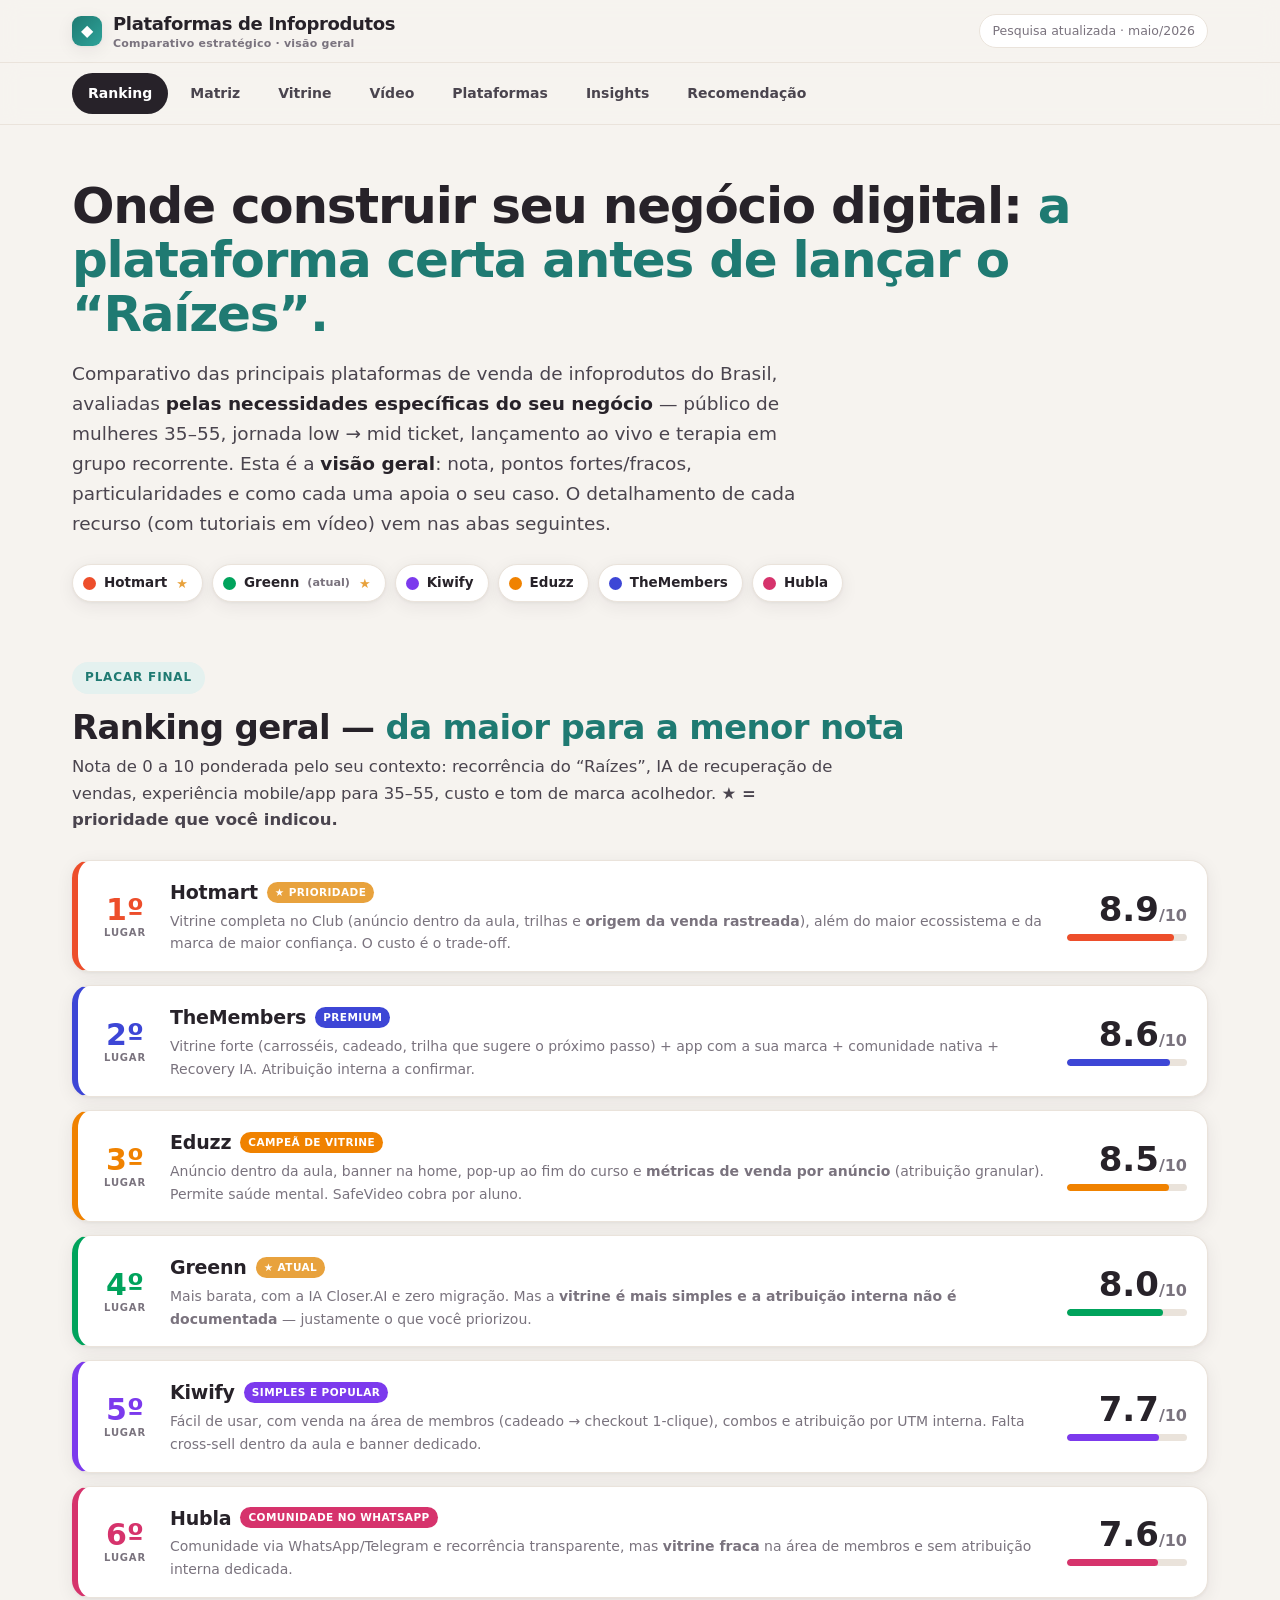
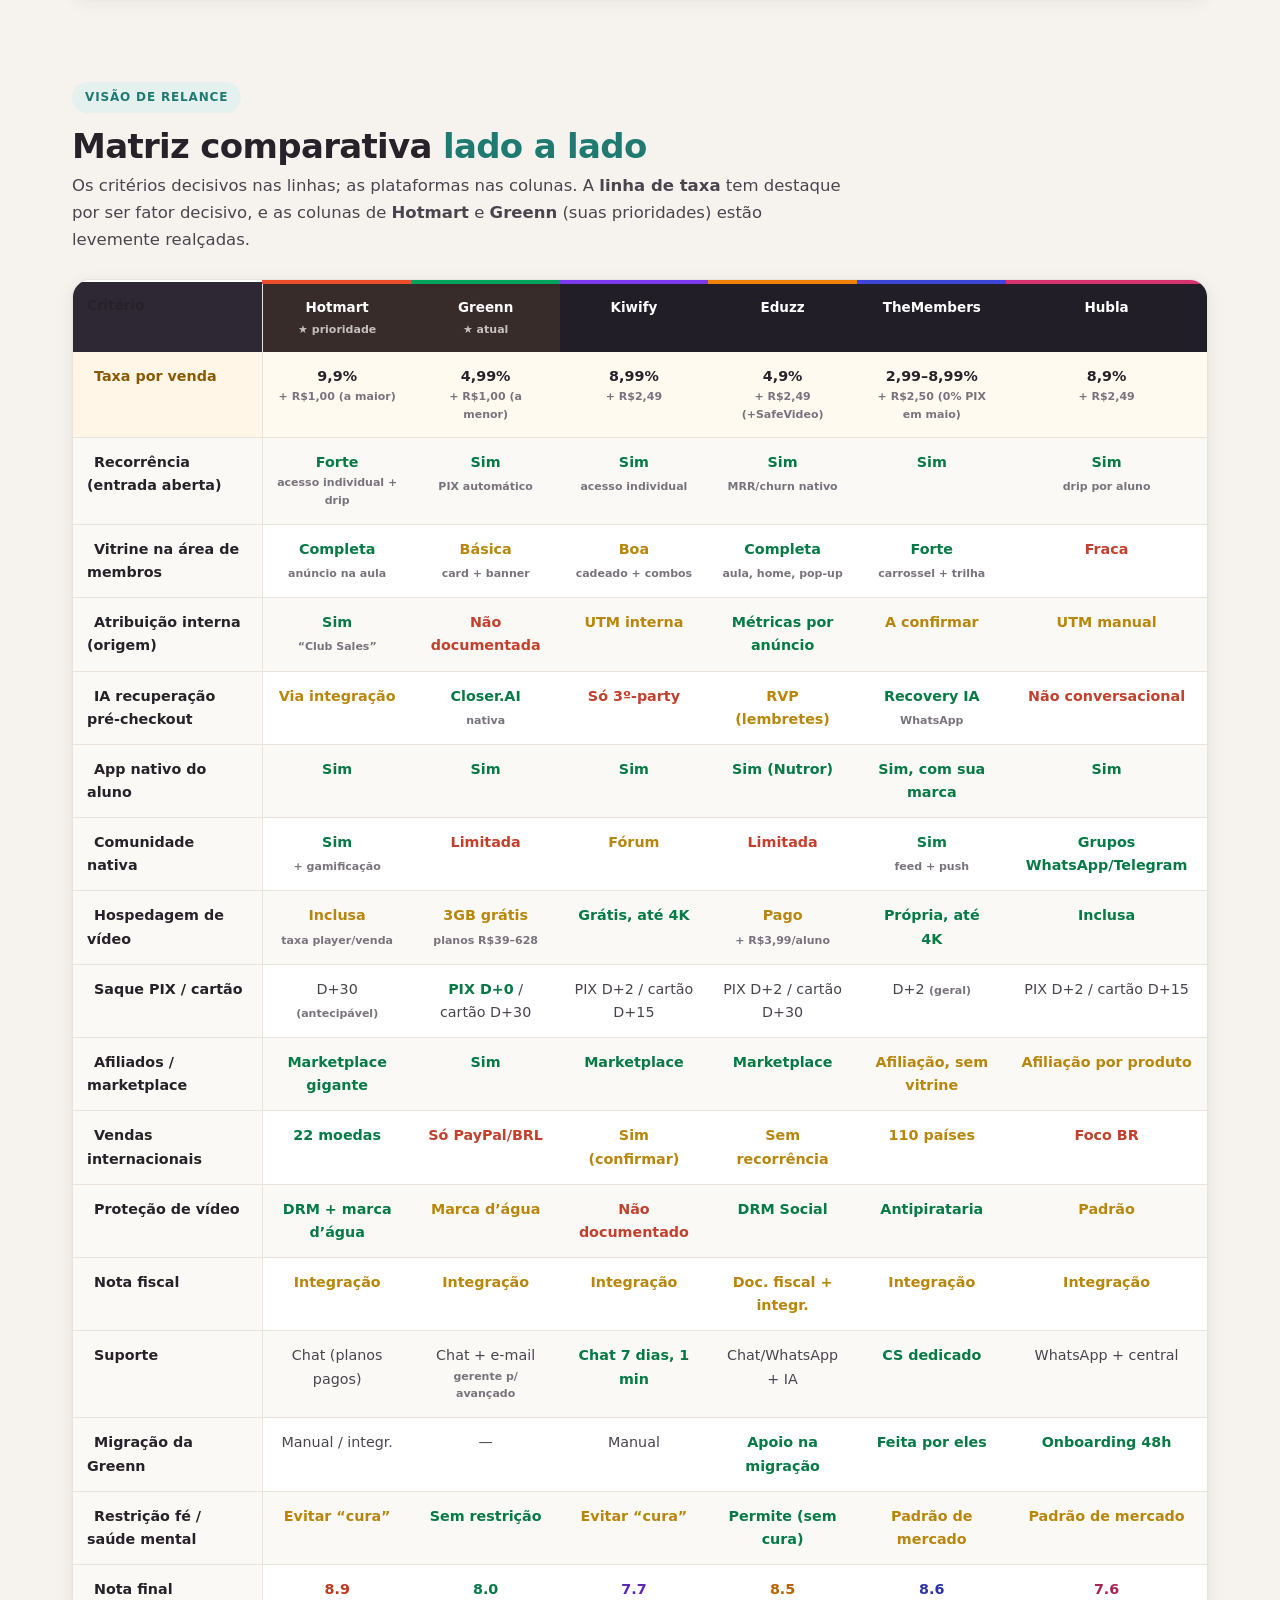
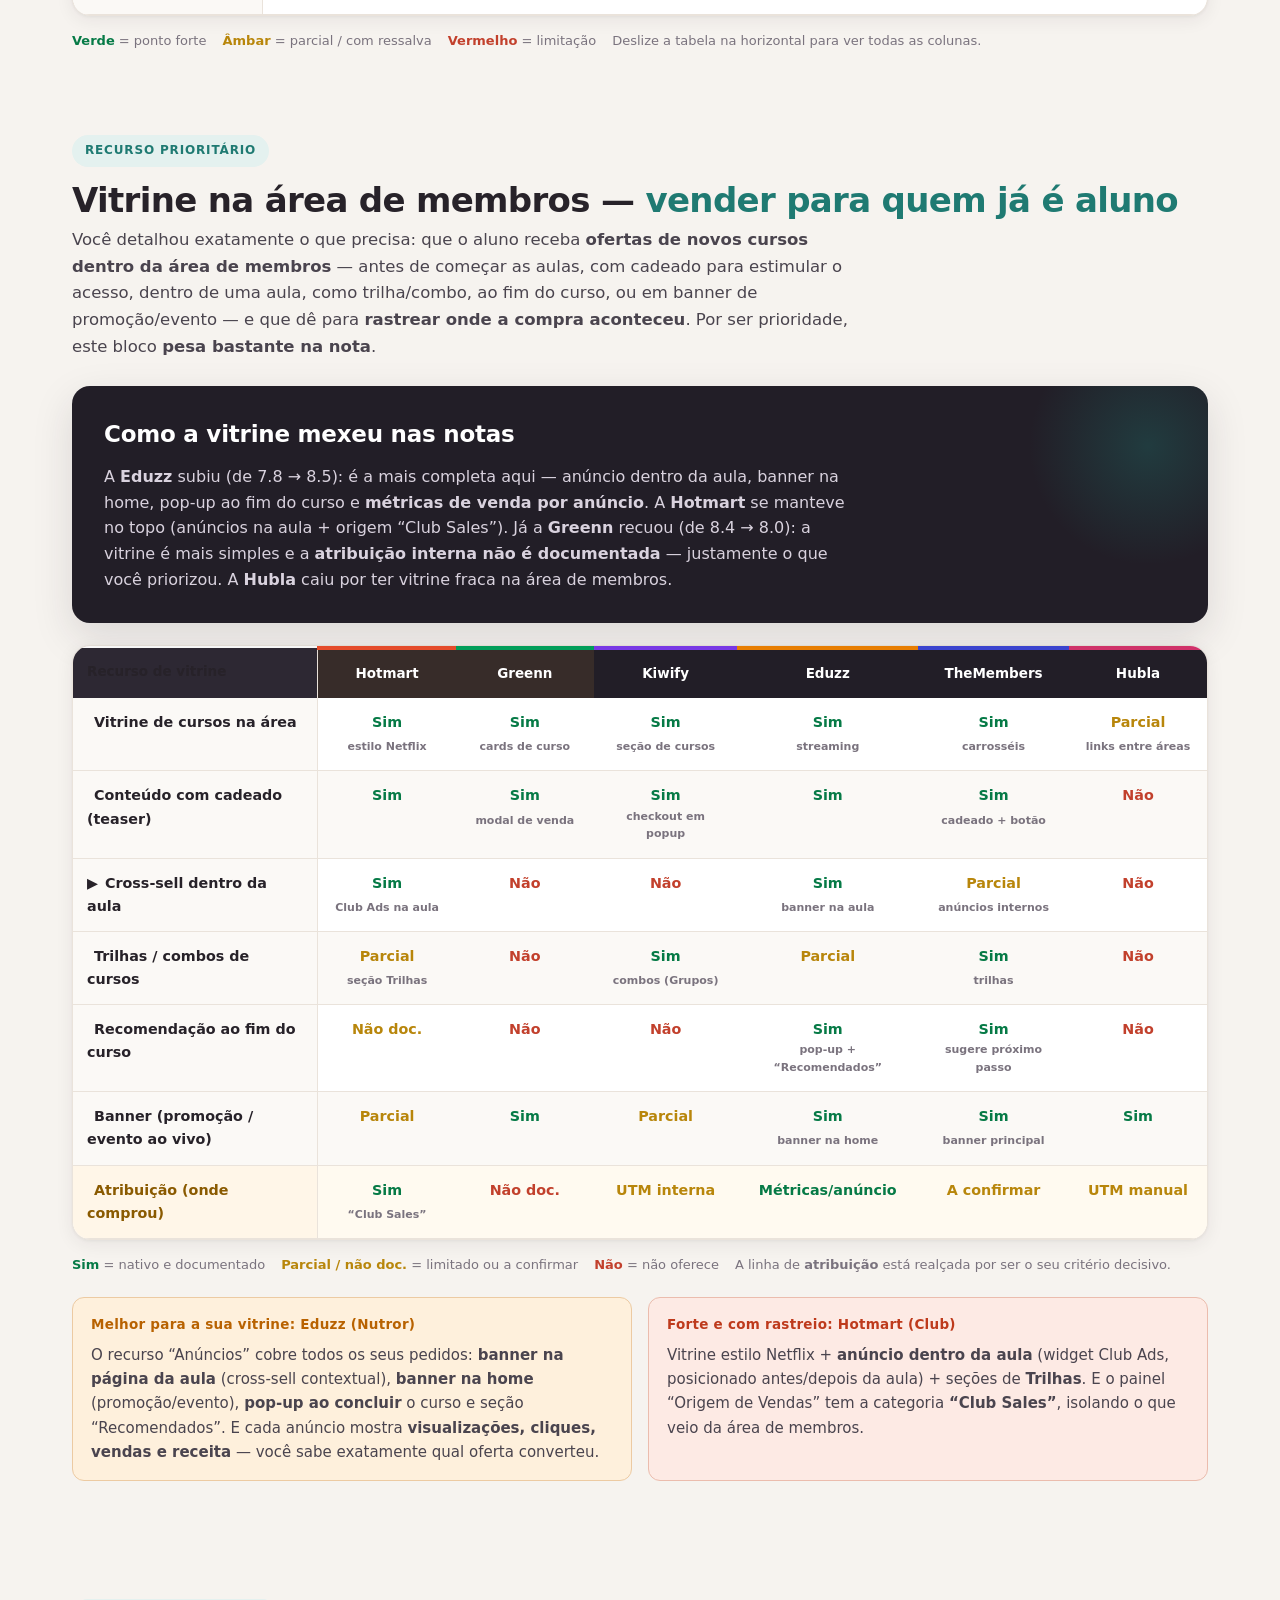
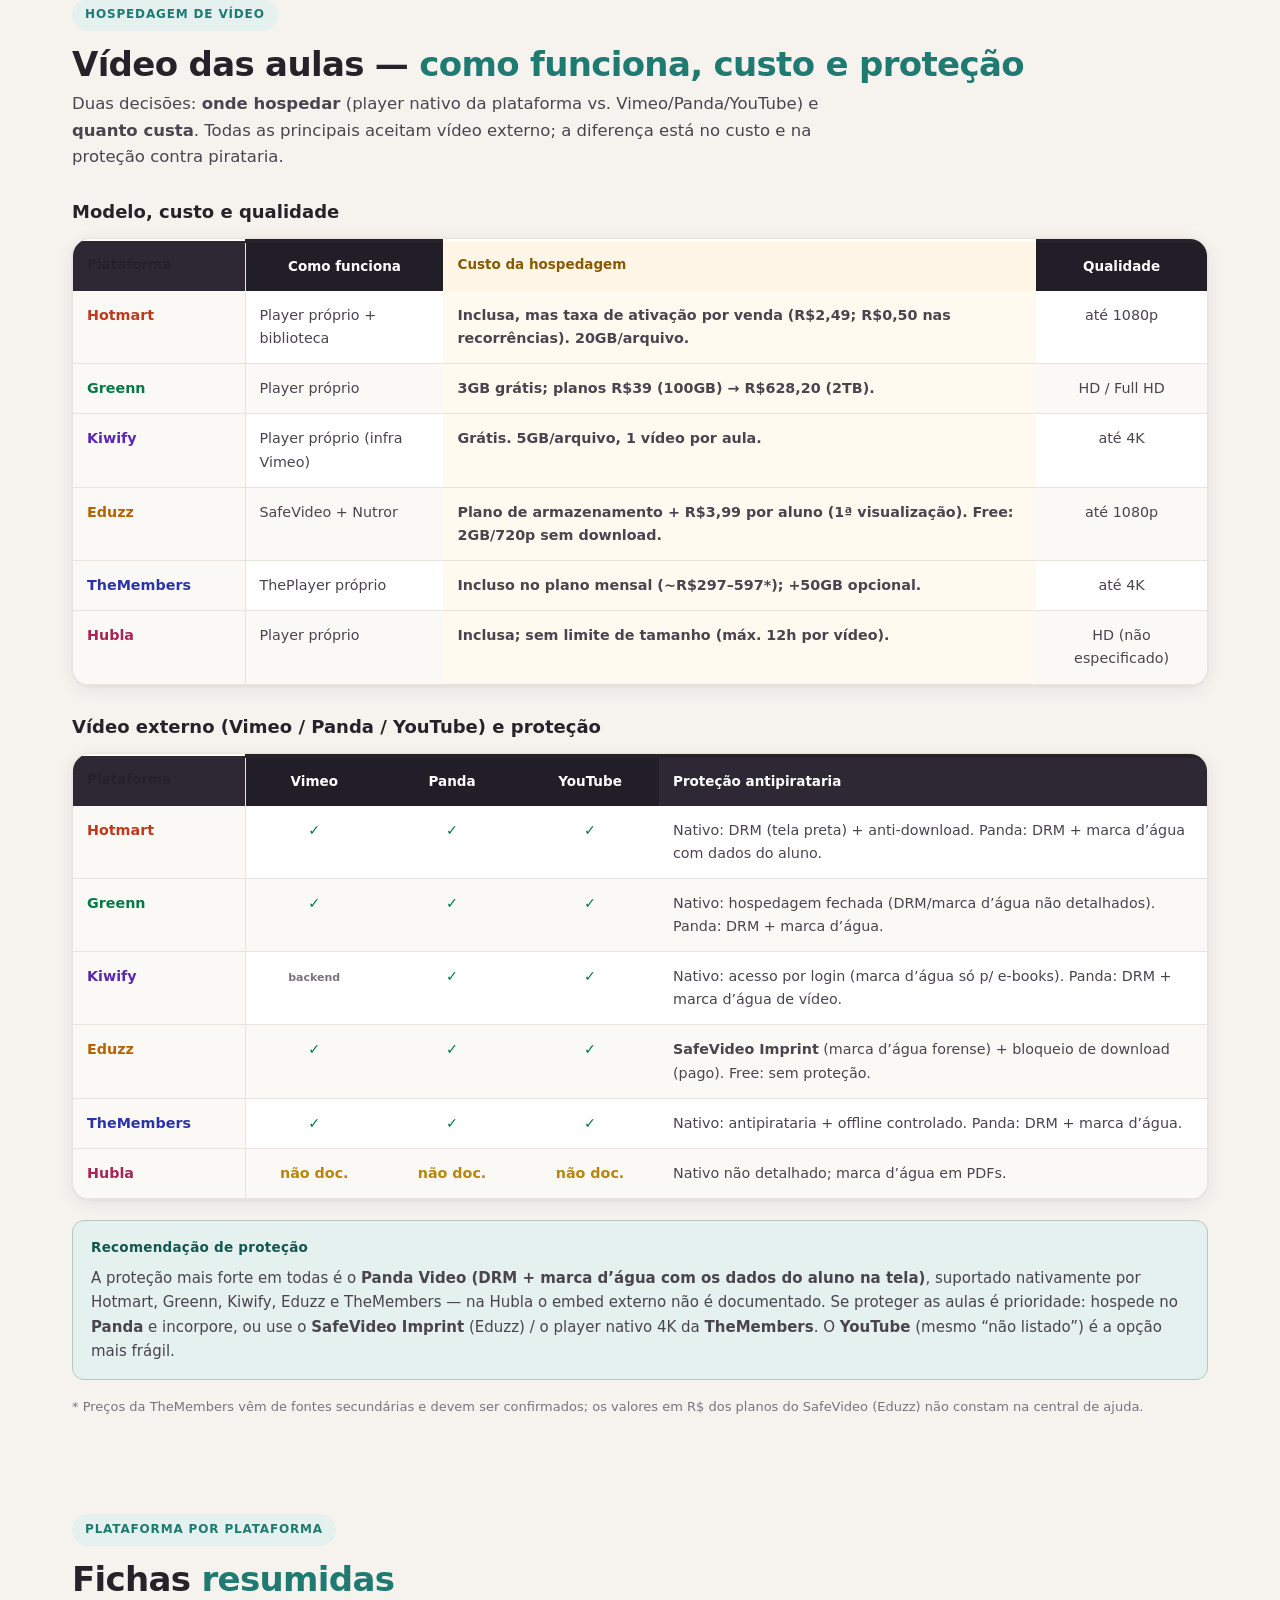
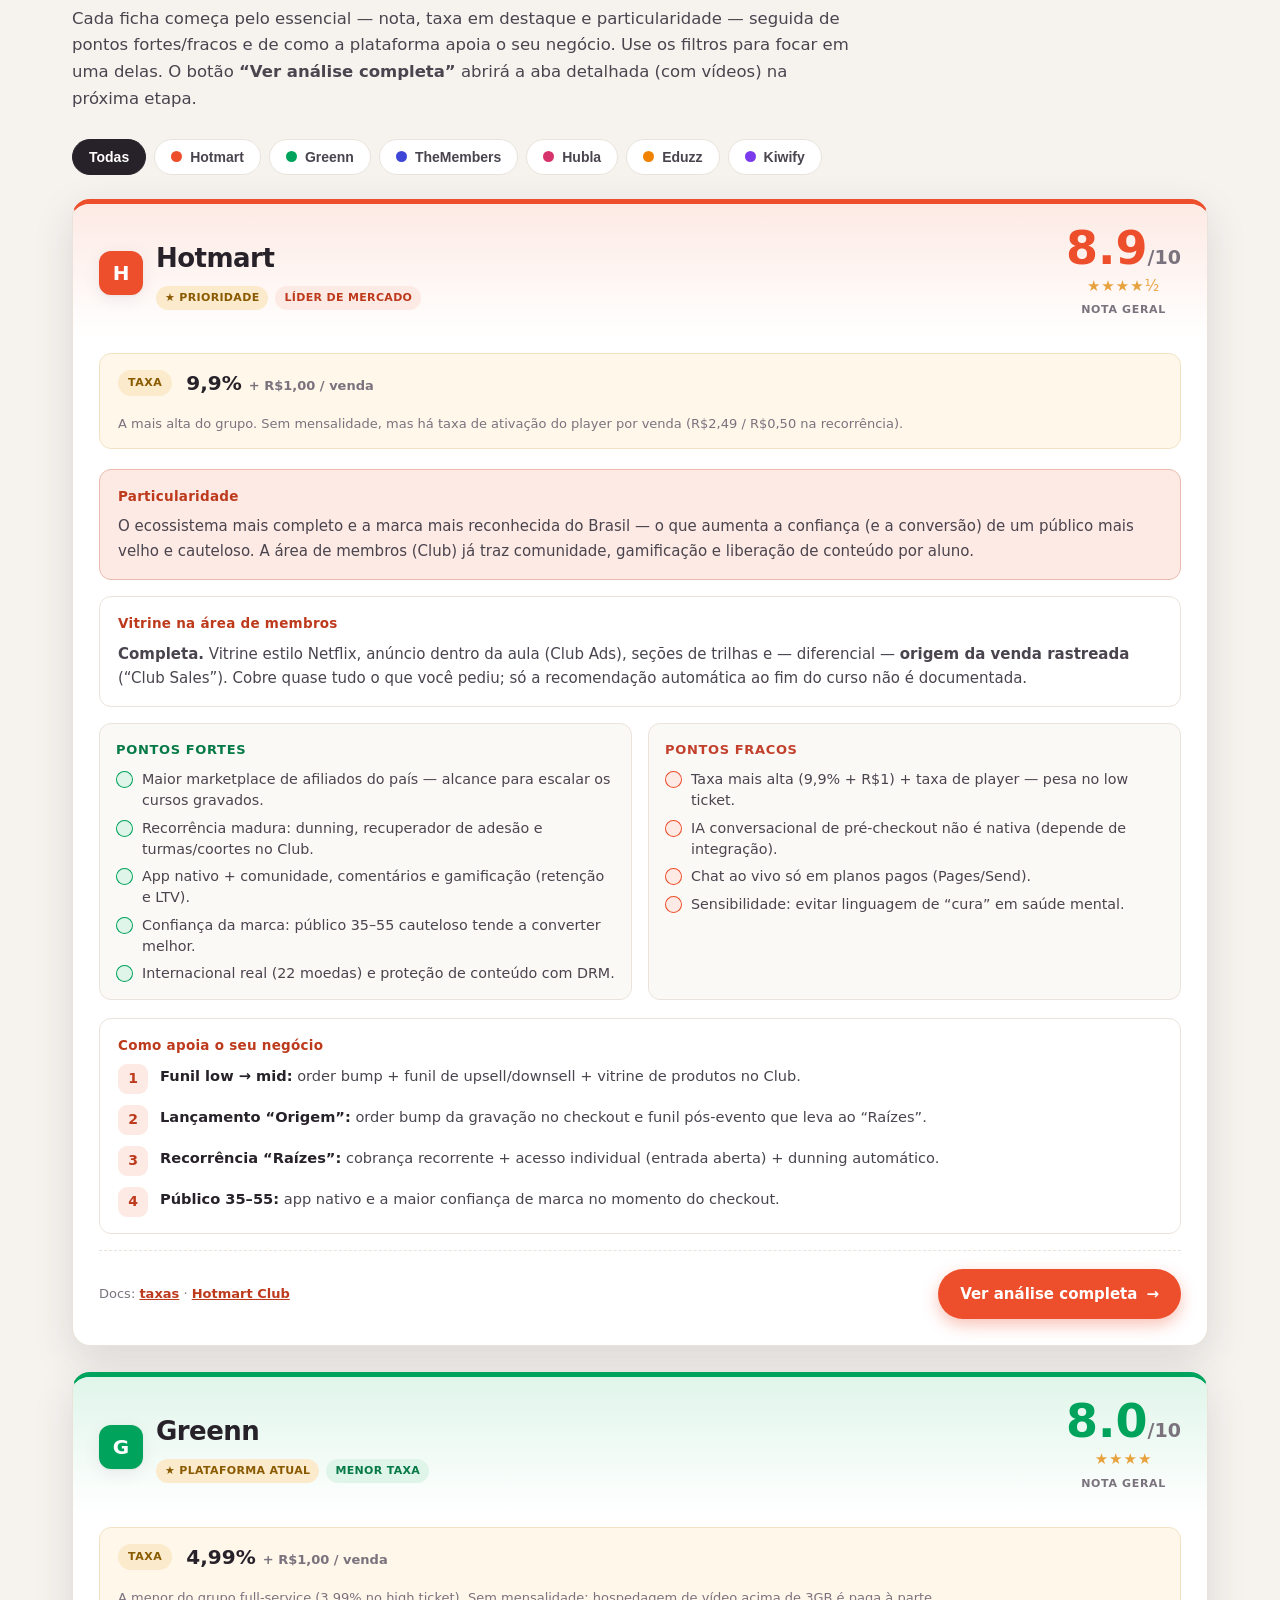
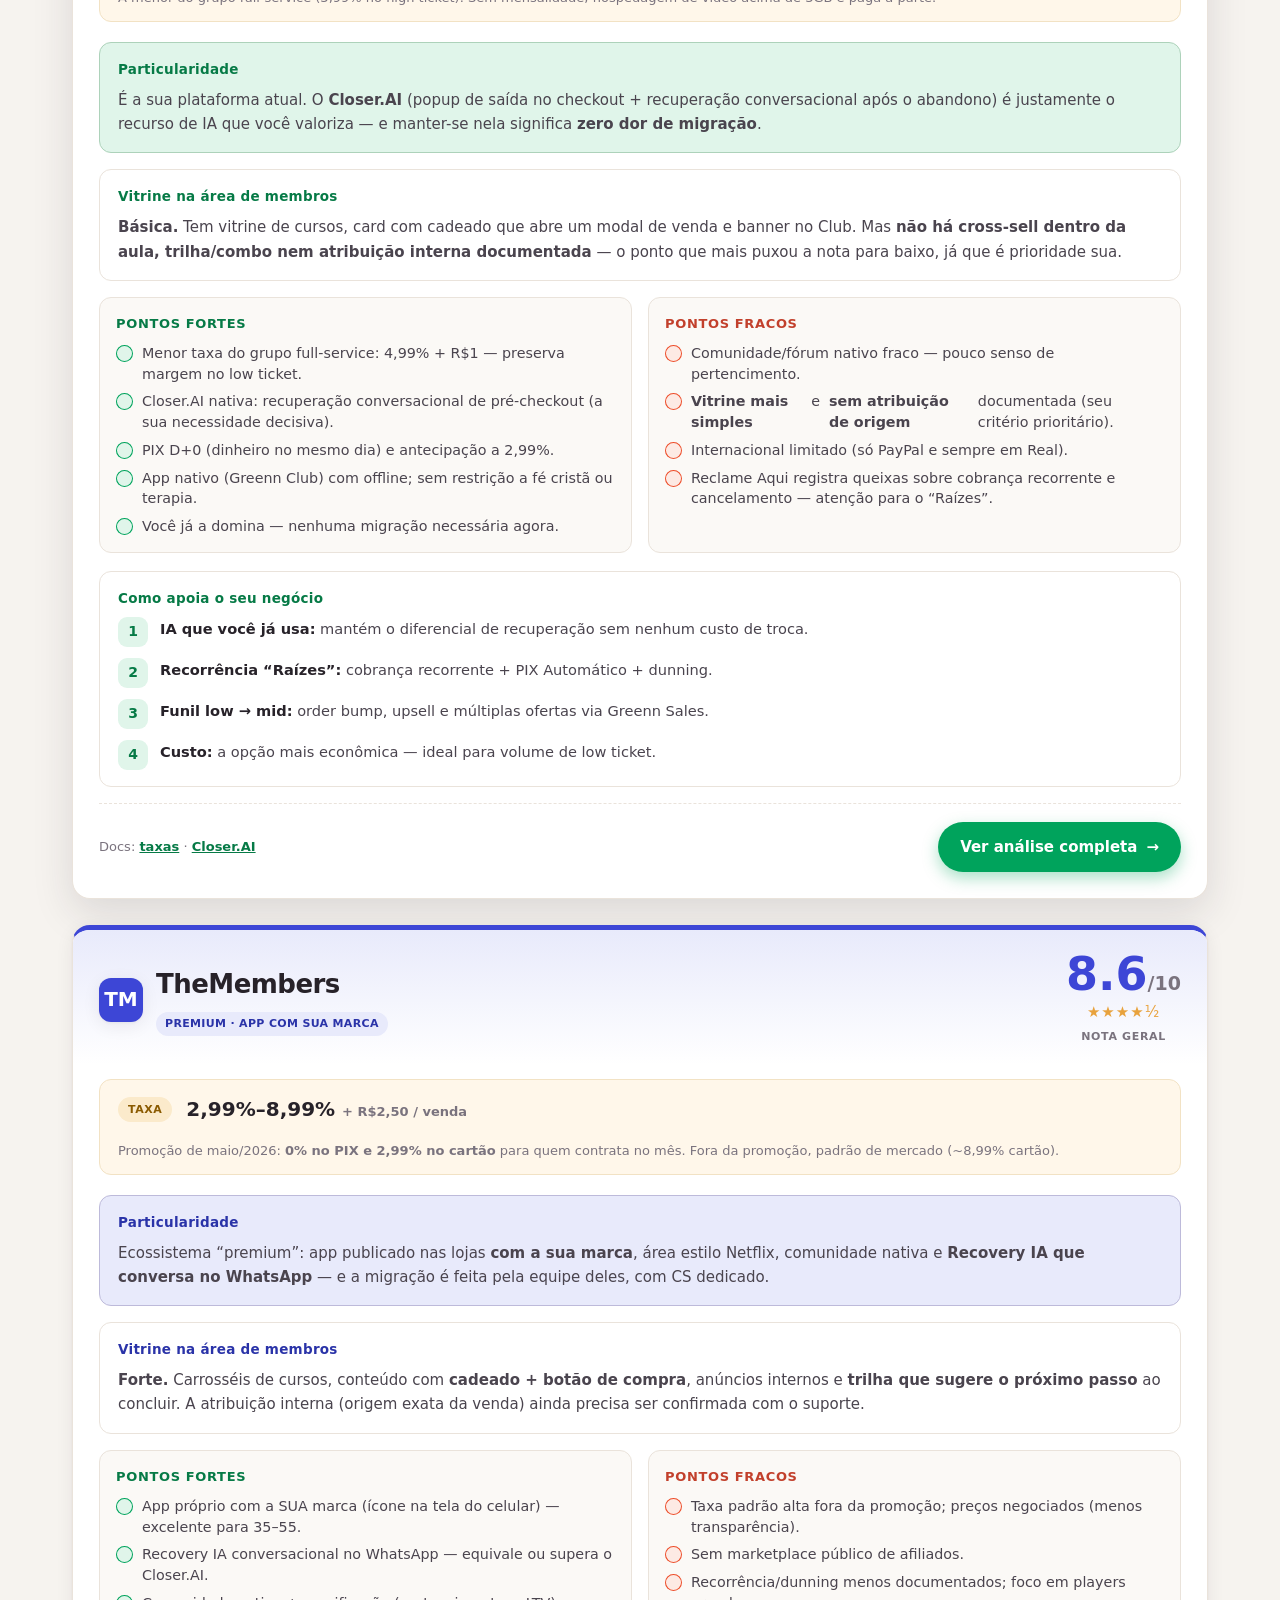
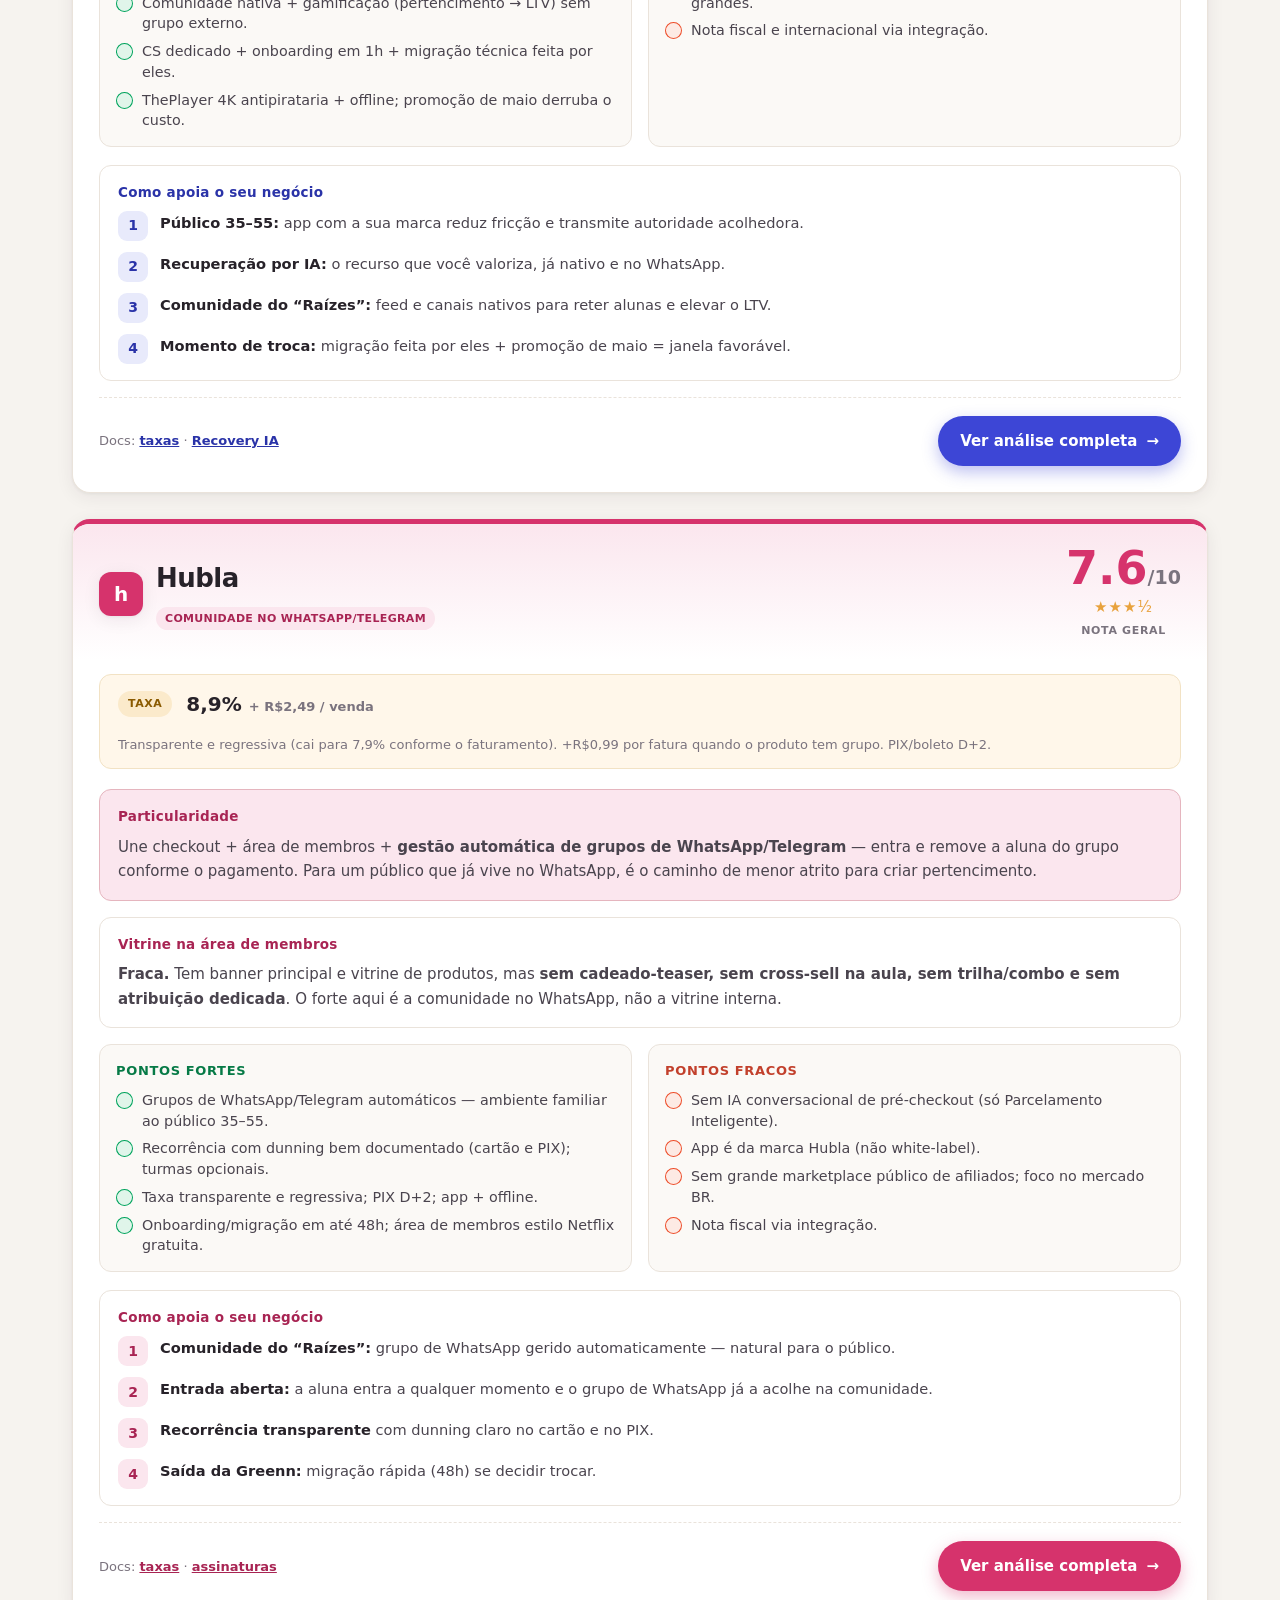
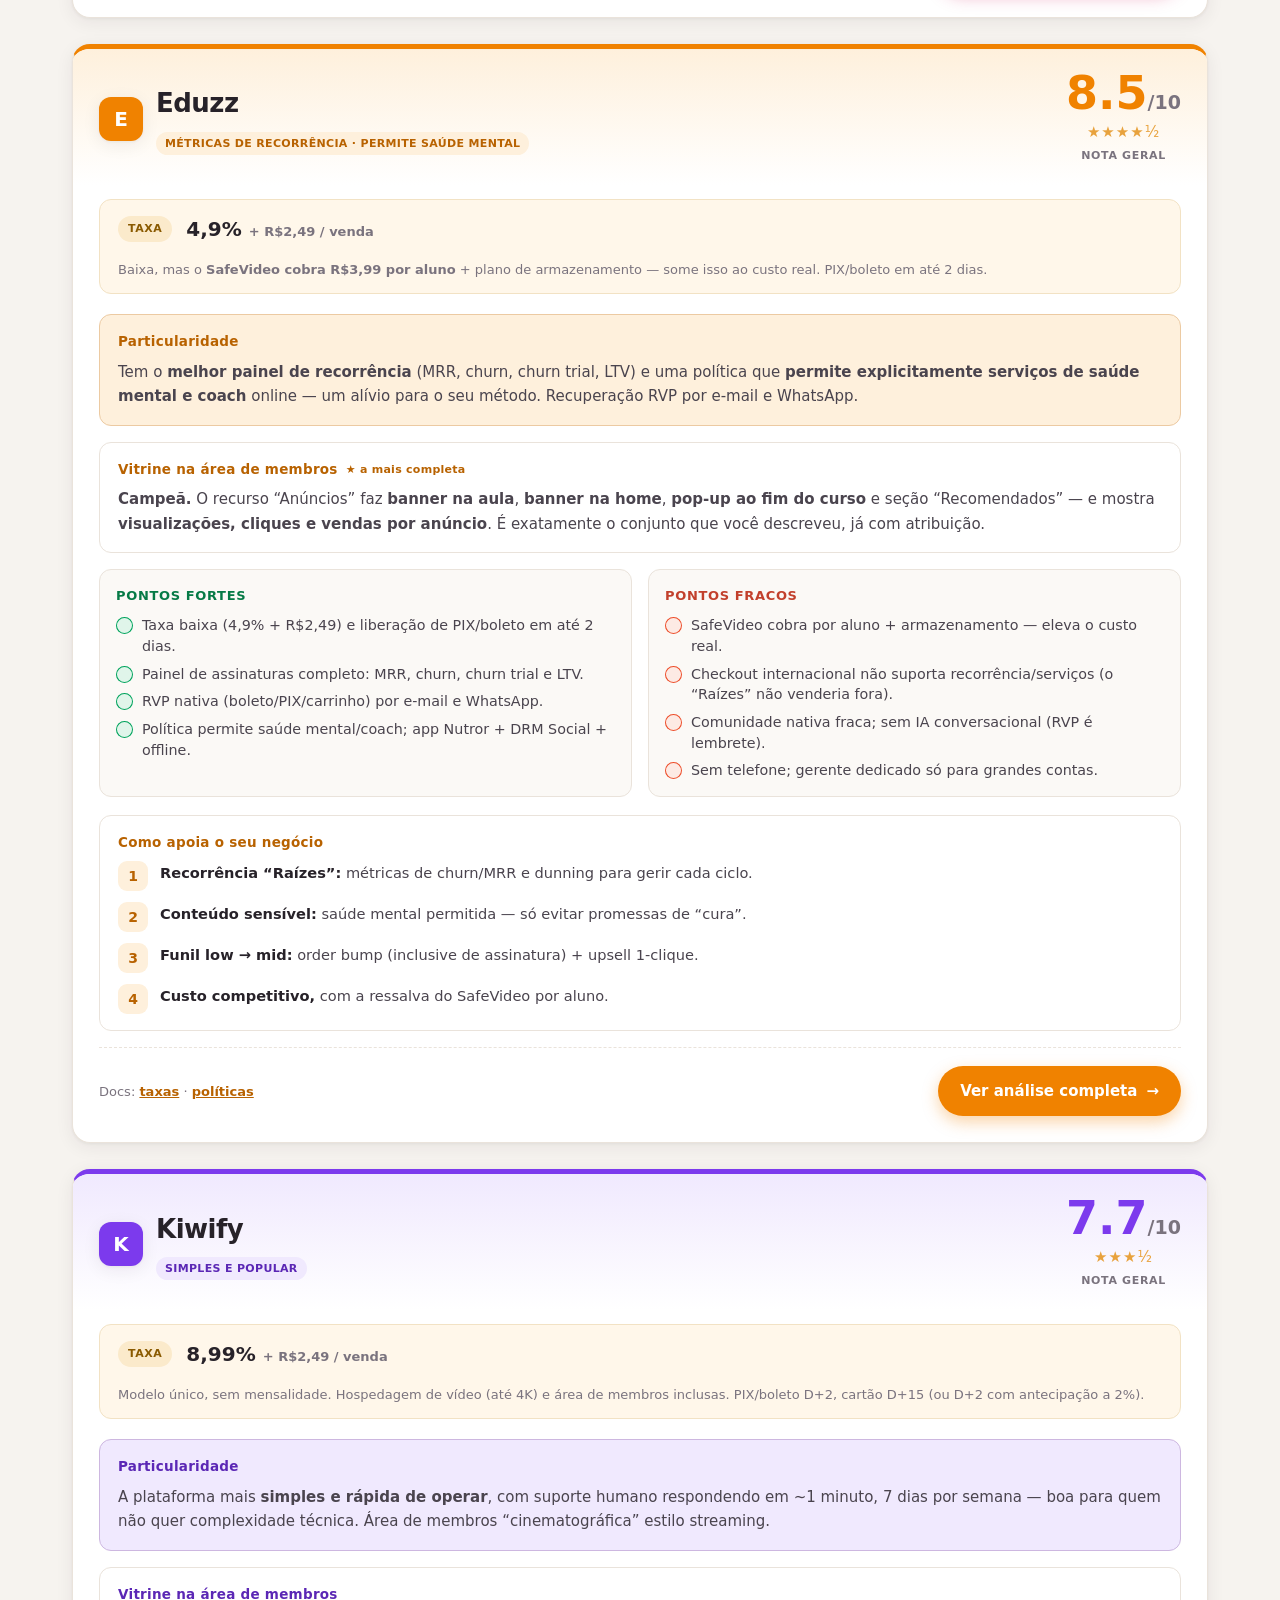
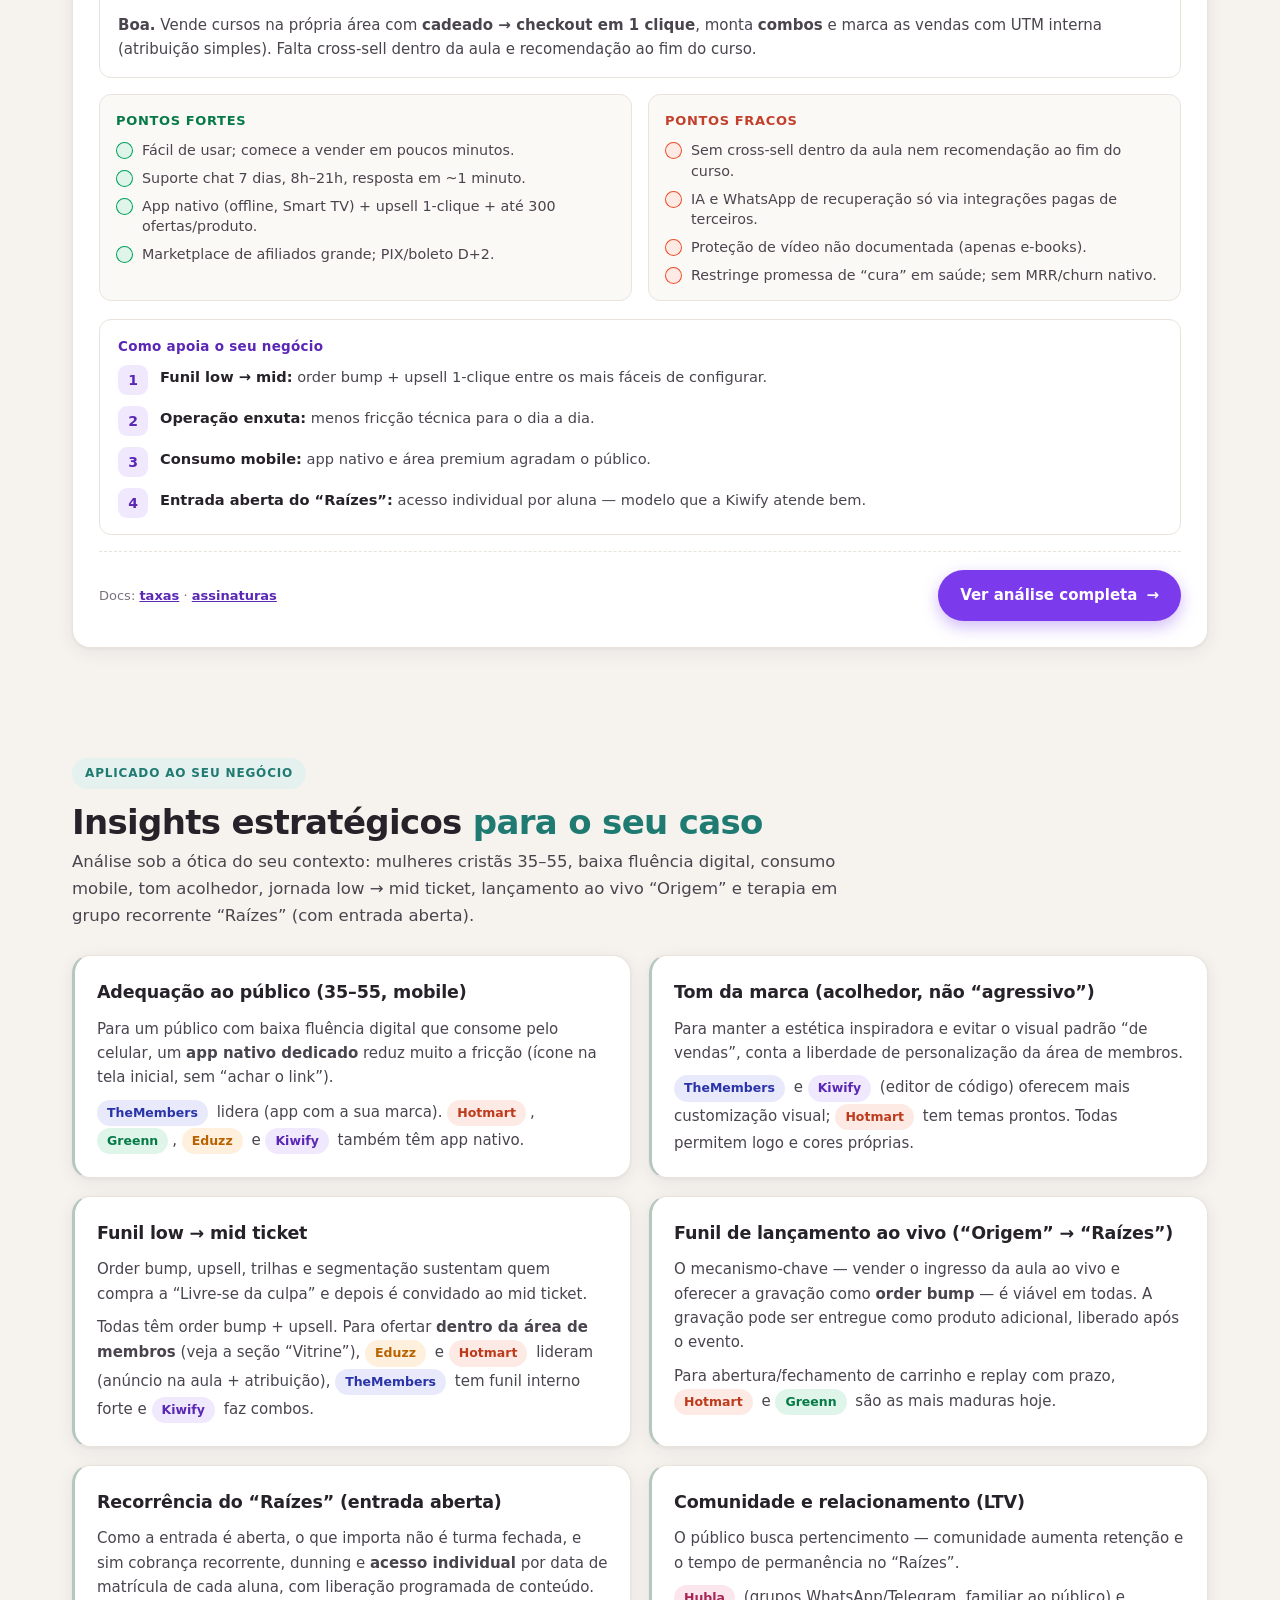
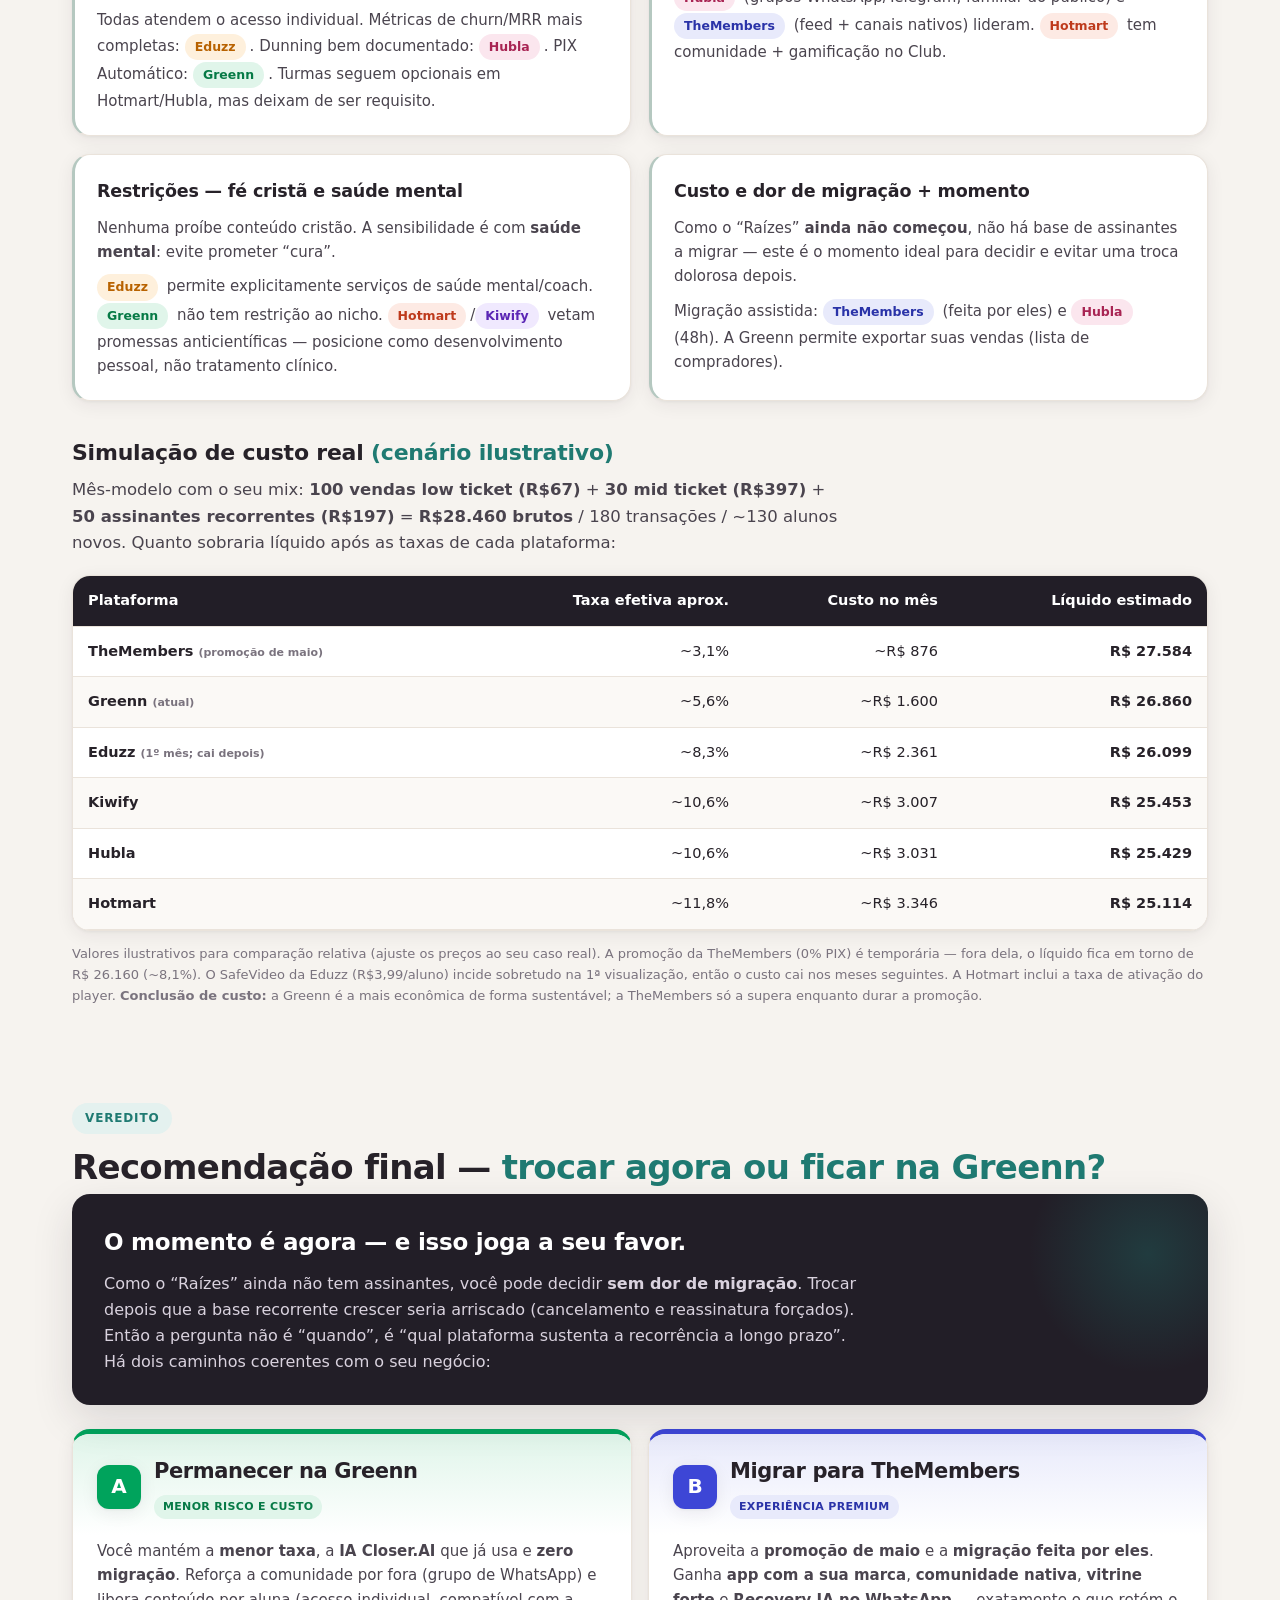
==== commit 4e631ccb: "Visual minimalista: efeitos de navegacao suave + remocao de icones decorativos" ====
--- a/index.html
+++ b/index.html
@@ -282,7 +282,26 @@
   footer .disc{font-size:12.5px;color:#8E8794;border-top:1px solid #3A3540;margin-top:26px;padding-top:18px;line-height:1.6}
 
   .hide{display:none !important}
+
+  /* ===== Navegação fluida + ícones minimalistas ===== */
+  /* revelar ao rolar (só ativa com JS via html.anim; sem JS, tudo visível) */
+  html.anim .rank,html.anim .pcard,html.anim .icard,html.anim .banner,html.anim .matrix-wrap,html.anim .cost-wrap{opacity:0;transform:translateY(22px);transition:opacity .6s ease, transform .55s cubic-bezier(.2,.75,.25,1)}
+  html.anim .is-in{opacity:1 !important;transform:none !important}
+  @media (prefers-reduced-motion:reduce){html.anim .rank,html.anim .pcard,html.anim .icard,html.anim .banner,html.anim .matrix-wrap,html.anim .cost-wrap{opacity:1;transform:none;transition:none}}
+  /* hover/transições fluidas */
+  .pcard{transition:transform .3s cubic-bezier(.2,.75,.25,1), box-shadow .25s, border-color .25s, opacity .6s ease}
+  .pcard:hover{transform:translateY(-4px);box-shadow:var(--shadow-lg)}
+  .rank{transition:transform .22s ease, box-shadow .22s, opacity .6s ease}
+  .rank:hover{transform:translateX(4px)}
+  .icard{transition:transform .25s, box-shadow .25s, opacity .6s ease;border-left:3px solid color-mix(in srgb,var(--brand) 26%, var(--line))}
+  .icard:hover{transform:translateY(-3px);box-shadow:var(--shadow-lg)}
+  .btn{transition:transform .18s, filter .18s, box-shadow .18s}
+  .btn:hover{transform:translateY(-1px)}
+  /* ícones minimalistas: esconder os badges decorativos dos insights */
+  .icard h4 .ic{display:none}
+  .icard h4{gap:0}
 </style>
+<script>document.documentElement.classList.add('anim')</script>
 </head>
 <body>
 
@@ -303,13 +322,13 @@
 <!-- ============ SUB NAV ============ -->
 <nav class="sub">
   <div class="wrap" id="subnav">
-    <a href="#ranking" class="on">🏆 Ranking</a>
-    <a href="#matriz">📊 Matriz</a>
-    <a href="#vitrine">🛍️ Vitrine</a>
-    <a href="#video">🎬 Vídeo</a>
-    <a href="#plataformas">🧩 Plataformas</a>
-    <a href="#insights">💡 Insights</a>
-    <a href="#recomendacao">🎯 Recomendação</a>
+    <a href="#ranking" class="on"> Ranking</a>
+    <a href="#matriz"> Matriz</a>
+    <a href="#vitrine"> Vitrine</a>
+    <a href="#video"> Vídeo</a>
+    <a href="#plataformas"> Plataformas</a>
+    <a href="#insights"> Insights</a>
+    <a href="#recomendacao"> Recomendação</a>
   </div>
 </nav>
 
@@ -332,7 +351,7 @@
 <!-- ============ RANKING ============ -->
 <section id="ranking">
   <div class="wrap">
-    <span class="eyebrow">🏆 Placar final</span>
+    <span class="eyebrow"> Placar final</span>
     <h2 class="sec">Ranking geral — <span class="hl">da maior para a menor nota</span></h2>
     <p class="sec-intro">Nota de 0 a 10 ponderada pelo seu contexto: recorrência do “Raízes”, IA de recuperação de vendas, experiência mobile/app para 35–55, custo e tom de marca acolhedor. <b>★ = prioridade que você indicou.</b></p>
 
@@ -399,7 +418,7 @@
 <!-- ============ MATRIZ ============ -->
 <section id="matriz">
   <div class="wrap">
-    <span class="eyebrow">📊 Visão de relance</span>
+    <span class="eyebrow"> Visão de relance</span>
     <h2 class="sec">Matriz comparativa <span class="hl">lado a lado</span></h2>
     <p class="sec-intro">Os critérios decisivos nas linhas; as plataformas nas colunas. A <b>linha de taxa</b> tem destaque por ser fator decisivo, e as colunas de <b>Hotmart</b> e <b>Greenn</b> (suas prioridades) estão levemente realçadas.</p>
 
@@ -419,7 +438,7 @@
           </thead>
           <tbody>
             <tr class="fee">
-              <th class="rowh"><span class="ic">💰</span>Taxa por venda</th>
+              <th class="rowh"><span class="ic"></span>Taxa por venda</th>
               <td>9,9% <span class="eff">+ R$1,00 (a maior)</span></td>
               <td>4,99% <span class="eff">+ R$1,00 (a menor)</span></td>
               <td>8,99% <span class="eff">+ R$2,49</span></td>
@@ -428,7 +447,7 @@
               <td>8,9% <span class="eff">+ R$2,49</span></td>
             </tr>
             <tr>
-              <th class="rowh"><span class="ic">🔁</span>Recorrência (entrada aberta)</th>
+              <th class="rowh"><span class="ic"></span>Recorrência (entrada aberta)</th>
               <td><span class="yes">Forte</span><br><span class="mtag">acesso individual + drip</span></td>
               <td><span class="yes">Sim</span><br><span class="mtag">PIX automático</span></td>
               <td><span class="yes">Sim</span><br><span class="mtag">acesso individual</span></td>
@@ -437,7 +456,7 @@
               <td><span class="yes">Sim</span><br><span class="mtag">drip por aluno</span></td>
             </tr>
             <tr>
-              <th class="rowh"><span class="ic">🛍️</span>Vitrine na área de membros</th>
+              <th class="rowh"><span class="ic"></span>Vitrine na área de membros</th>
               <td><span class="yes">Completa</span><br><span class="mtag">anúncio na aula</span></td>
               <td><span class="partial">Básica</span><br><span class="mtag">card + banner</span></td>
               <td><span class="partial">Boa</span><br><span class="mtag">cadeado + combos</span></td>
@@ -446,7 +465,7 @@
               <td><span class="no">Fraca</span></td>
             </tr>
             <tr>
-              <th class="rowh"><span class="ic">🎯</span>Atribuição interna (origem)</th>
+              <th class="rowh"><span class="ic"></span>Atribuição interna (origem)</th>
               <td><span class="yes">Sim</span><br><span class="mtag">“Club Sales”</span></td>
               <td><span class="no">Não documentada</span></td>
               <td><span class="partial">UTM interna</span></td>
@@ -455,7 +474,7 @@
               <td><span class="partial">UTM manual</span></td>
             </tr>
             <tr>
-              <th class="rowh"><span class="ic">🤖</span>IA recuperação pré-checkout</th>
+              <th class="rowh"><span class="ic"></span>IA recuperação pré-checkout</th>
               <td><span class="partial">Via integração</span></td>
               <td><span class="yes">Closer.AI</span><br><span class="mtag">nativa</span></td>
               <td><span class="no">Só 3º-party</span></td>
@@ -464,7 +483,7 @@
               <td><span class="no">Não conversacional</span></td>
             </tr>
             <tr>
-              <th class="rowh"><span class="ic">📱</span>App nativo do aluno</th>
+              <th class="rowh"><span class="ic"></span>App nativo do aluno</th>
               <td><span class="yes">Sim</span></td>
               <td><span class="yes">Sim</span></td>
               <td><span class="yes">Sim</span></td>
@@ -473,7 +492,7 @@
               <td><span class="yes">Sim</span></td>
             </tr>
             <tr>
-              <th class="rowh"><span class="ic">👥</span>Comunidade nativa</th>
+              <th class="rowh"><span class="ic"></span>Comunidade nativa</th>
               <td><span class="yes">Sim</span><br><span class="mtag">+ gamificação</span></td>
               <td><span class="no">Limitada</span></td>
               <td><span class="partial">Fórum</span></td>
@@ -482,7 +501,7 @@
               <td><span class="yes">Grupos WhatsApp/Telegram</span></td>
             </tr>
             <tr>
-              <th class="rowh"><span class="ic">🎬</span>Hospedagem de vídeo</th>
+              <th class="rowh"><span class="ic"></span>Hospedagem de vídeo</th>
               <td><span class="partial">Inclusa</span><br><span class="mtag">taxa player/venda</span></td>
               <td><span class="partial">3GB grátis</span><br><span class="mtag">planos R$39–628</span></td>
               <td><span class="yes">Grátis, até 4K</span></td>
@@ -491,7 +510,7 @@
               <td><span class="yes">Inclusa</span></td>
             </tr>
             <tr>
-              <th class="rowh"><span class="ic">🏦</span>Saque PIX / cartão</th>
+              <th class="rowh"><span class="ic"></span>Saque PIX / cartão</th>
               <td>D+30 <span class="mtag">(antecipável)</span></td>
               <td><span class="yes">PIX D+0</span> / cartão D+30</td>
               <td>PIX D+2 / cartão D+15</td>
@@ -500,7 +519,7 @@
               <td>PIX D+2 / cartão D+15</td>
             </tr>
             <tr>
-              <th class="rowh"><span class="ic">🤝</span>Afiliados / marketplace</th>
+              <th class="rowh"><span class="ic"></span>Afiliados / marketplace</th>
               <td><span class="yes">Marketplace gigante</span></td>
               <td><span class="yes">Sim</span></td>
               <td><span class="yes">Marketplace</span></td>
@@ -509,7 +528,7 @@
               <td><span class="partial">Afiliação por produto</span></td>
             </tr>
             <tr>
-              <th class="rowh"><span class="ic">🌎</span>Vendas internacionais</th>
+              <th class="rowh"><span class="ic"></span>Vendas internacionais</th>
               <td><span class="yes">22 moedas</span></td>
               <td><span class="no">Só PayPal/BRL</span></td>
               <td><span class="partial">Sim (confirmar)</span></td>
@@ -518,7 +537,7 @@
               <td><span class="no">Foco BR</span></td>
             </tr>
             <tr>
-              <th class="rowh"><span class="ic">🛡️</span>Proteção de vídeo</th>
+              <th class="rowh"><span class="ic"></span>Proteção de vídeo</th>
               <td><span class="yes">DRM + marca d’água</span></td>
               <td><span class="partial">Marca d’água</span></td>
               <td><span class="no">Não documentado</span></td>
@@ -527,7 +546,7 @@
               <td><span class="partial">Padrão</span></td>
             </tr>
             <tr>
-              <th class="rowh"><span class="ic">📄</span>Nota fiscal</th>
+              <th class="rowh"><span class="ic"></span>Nota fiscal</th>
               <td><span class="partial">Integração</span></td>
               <td><span class="partial">Integração</span></td>
               <td><span class="partial">Integração</span></td>
@@ -536,7 +555,7 @@
               <td><span class="partial">Integração</span></td>
             </tr>
             <tr>
-              <th class="rowh"><span class="ic">🎧</span>Suporte</th>
+              <th class="rowh"><span class="ic"></span>Suporte</th>
               <td>Chat (planos pagos)</td>
               <td>Chat + e-mail<br><span class="mtag">gerente p/ avançado</span></td>
               <td><span class="yes">Chat 7 dias, 1 min</span></td>
@@ -545,7 +564,7 @@
               <td>WhatsApp + central</td>
             </tr>
             <tr>
-              <th class="rowh"><span class="ic">🔄</span>Migração da Greenn</th>
+              <th class="rowh"><span class="ic"></span>Migração da Greenn</th>
               <td>Manual / integr.</td>
               <td>—</td>
               <td>Manual</td>
@@ -554,7 +573,7 @@
               <td><span class="yes">Onboarding 48h</span></td>
             </tr>
             <tr>
-              <th class="rowh"><span class="ic">🚫</span>Restrição fé / saúde mental</th>
+              <th class="rowh"><span class="ic"></span>Restrição fé / saúde mental</th>
               <td><span class="partial">Evitar “cura”</span></td>
               <td><span class="yes">Sem restrição</span></td>
               <td><span class="partial">Evitar “cura”</span></td>
@@ -563,7 +582,7 @@
               <td><span class="partial">Padrão de mercado</span></td>
             </tr>
             <tr>
-              <th class="rowh"><span class="ic">⭐</span>Nota final</th>
+              <th class="rowh"><span class="ic"></span>Nota final</th>
               <td style="font-weight:850;color:var(--hotmart-dark)">8.9</td>
               <td style="font-weight:850;color:var(--greenn-dark)">8.0</td>
               <td style="font-weight:850;color:var(--kiwify-dark)">7.7</td>
@@ -587,7 +606,7 @@
 <!-- ============ VITRINE ============ -->
 <section id="vitrine" class="acc-brand">
   <div class="wrap">
-    <span class="eyebrow">🛍️ Recurso prioritário</span>
+    <span class="eyebrow"> Recurso prioritário</span>
     <h2 class="sec">Vitrine na área de membros — <span class="hl">vender para quem já é aluno</span></h2>
     <p class="sec-intro">Você detalhou exatamente o que precisa: que o aluno receba <b>ofertas de novos cursos dentro da área de membros</b> — antes de começar as aulas, com cadeado para estimular o acesso, dentro de uma aula, como trilha/combo, ao fim do curso, ou em banner de promoção/evento — e que dê para <b>rastrear onde a compra aconteceu</b>. Por ser prioridade, este bloco <b>pesa bastante na nota</b>.</p>
 
@@ -612,7 +631,7 @@
           </thead>
           <tbody>
             <tr>
-              <th class="rowh"><span class="ic">🛍️</span>Vitrine de cursos na área</th>
+              <th class="rowh"><span class="ic"></span>Vitrine de cursos na área</th>
               <td><span class="yes">Sim</span><br><span class="mtag">estilo Netflix</span></td>
               <td><span class="yes">Sim</span><br><span class="mtag">cards de curso</span></td>
               <td><span class="yes">Sim</span><br><span class="mtag">seção de cursos</span></td>
@@ -621,7 +640,7 @@
               <td><span class="partial">Parcial</span><br><span class="mtag">links entre áreas</span></td>
             </tr>
             <tr>
-              <th class="rowh"><span class="ic">🔒</span>Conteúdo com cadeado (teaser)</th>
+              <th class="rowh"><span class="ic"></span>Conteúdo com cadeado (teaser)</th>
               <td><span class="yes">Sim</span></td>
               <td><span class="yes">Sim</span><br><span class="mtag">modal de venda</span></td>
               <td><span class="yes">Sim</span><br><span class="mtag">checkout em popup</span></td>
@@ -630,7 +649,7 @@
               <td><span class="no">Não</span></td>
             </tr>
             <tr>
-              <th class="rowh"><span class="ic">▶️</span>Cross-sell dentro da aula</th>
+              <th class="rowh"><span class="ic">▶</span>Cross-sell dentro da aula</th>
               <td><span class="yes">Sim</span><br><span class="mtag">Club Ads na aula</span></td>
               <td><span class="no">Não</span></td>
               <td><span class="no">Não</span></td>
@@ -639,7 +658,7 @@
               <td><span class="no">Não</span></td>
             </tr>
             <tr>
-              <th class="rowh"><span class="ic">🪜</span>Trilhas / combos de cursos</th>
+              <th class="rowh"><span class="ic"></span>Trilhas / combos de cursos</th>
               <td><span class="partial">Parcial</span><br><span class="mtag">seção Trilhas</span></td>
               <td><span class="no">Não</span></td>
               <td><span class="yes">Sim</span><br><span class="mtag">combos (Grupos)</span></td>
@@ -648,7 +667,7 @@
               <td><span class="no">Não</span></td>
             </tr>
             <tr>
-              <th class="rowh"><span class="ic">🏁</span>Recomendação ao fim do curso</th>
+              <th class="rowh"><span class="ic"></span>Recomendação ao fim do curso</th>
               <td><span class="partial">Não doc.</span></td>
               <td><span class="no">Não</span></td>
               <td><span class="no">Não</span></td>
@@ -657,7 +676,7 @@
               <td><span class="no">Não</span></td>
             </tr>
             <tr>
-              <th class="rowh"><span class="ic">🖼️</span>Banner (promoção / evento ao vivo)</th>
+              <th class="rowh"><span class="ic"></span>Banner (promoção / evento ao vivo)</th>
               <td><span class="partial">Parcial</span></td>
               <td><span class="yes">Sim</span></td>
               <td><span class="partial">Parcial</span></td>
@@ -666,7 +685,7 @@
               <td><span class="yes">Sim</span></td>
             </tr>
             <tr class="fee">
-              <th class="rowh"><span class="ic">🎯</span>Atribuição (onde comprou)</th>
+              <th class="rowh"><span class="ic"></span>Atribuição (onde comprou)</th>
               <td><span class="yes">Sim</span><br><span class="mtag">“Club Sales”</span></td>
               <td><span class="no">Não doc.</span></td>
               <td><span class="partial">UTM interna</span></td>
@@ -687,11 +706,11 @@
 
     <div class="two" style="margin-top:22px">
       <div class="block hl-accent acc-eduzz">
-        <h5>🥇 Melhor para a sua vitrine: Eduzz (Nutror)</h5>
+        <h5> Melhor para a sua vitrine: Eduzz (Nutror)</h5>
         <p>O recurso “Anúncios” cobre todos os seus pedidos: <b>banner na página da aula</b> (cross-sell contextual), <b>banner na home</b> (promoção/evento), <b>pop-up ao concluir</b> o curso e seção “Recomendados”. E cada anúncio mostra <b>visualizações, cliques, vendas e receita</b> — você sabe exatamente qual oferta converteu.</p>
       </div>
       <div class="block hl-accent acc-hotmart">
-        <h5>🥈 Forte e com rastreio: Hotmart (Club)</h5>
+        <h5> Forte e com rastreio: Hotmart (Club)</h5>
         <p>Vitrine estilo Netflix + <b>anúncio dentro da aula</b> (widget Club Ads, posicionado antes/depois da aula) + seções de <b>Trilhas</b>. E o painel “Origem de Vendas” tem a categoria <b>“Club Sales”</b>, isolando o que veio da área de membros.</p>
       </div>
     </div>
@@ -701,7 +720,7 @@
 <!-- ============ VÍDEO ============ -->
 <section id="video">
   <div class="wrap">
-    <span class="eyebrow">🎬 Hospedagem de vídeo</span>
+    <span class="eyebrow"> Hospedagem de vídeo</span>
     <h2 class="sec">Vídeo das aulas — <span class="hl">como funciona, custo e proteção</span></h2>
     <p class="sec-intro">Duas decisões: <b>onde hospedar</b> (player nativo da plataforma vs. Vimeo/Panda/YouTube) e <b>quanto custa</b>. Todas as principais aceitam vídeo externo; a diferença está no custo e na proteção contra pirataria.</p>
 
@@ -713,7 +732,7 @@
             <tr>
               <th class="crit rowh">Plataforma</th>
               <th class="col" style="--cc:var(--ink)">Como funciona</th>
-              <th class="col crit" style="background:#FFF6E8;color:#8A5A00">💰 Custo da hospedagem</th>
+              <th class="col crit" style="background:#FFF6E8;color:#8A5A00"> Custo da hospedagem</th>
               <th class="col" style="--cc:var(--ink)">Qualidade</th>
             </tr>
           </thead>
@@ -755,7 +774,7 @@
     </div>
 
     <div class="block hl-accent acc-brand" style="margin-top:20px">
-      <h5>🛡️ Recomendação de proteção</h5>
+      <h5> Recomendação de proteção</h5>
       <p>A proteção mais forte em todas é o <b>Panda Video (DRM + marca d’água com os dados do aluno na tela)</b>, suportado nativamente por Hotmart, Greenn, Kiwify, Eduzz e TheMembers — na Hubla o embed externo não é documentado. Se proteger as aulas é prioridade: hospede no <b>Panda</b> e incorpore, ou use o <b>SafeVideo Imprint</b> (Eduzz) / o player nativo 4K da <b>TheMembers</b>. O <b>YouTube</b> (mesmo “não listado”) é a opção mais frágil.</p>
     </div>
     <p class="assump">* Preços da TheMembers vêm de fontes secundárias e devem ser confirmados; os valores em R$ dos planos do SafeVideo (Eduzz) não constam na central de ajuda.</p>
@@ -765,7 +784,7 @@
 <!-- ============ PLATAFORMAS ============ -->
 <section id="plataformas">
   <div class="wrap">
-    <span class="eyebrow">🧩 Plataforma por plataforma</span>
+    <span class="eyebrow"> Plataforma por plataforma</span>
     <h2 class="sec">Fichas <span class="hl">resumidas</span></h2>
     <p class="sec-intro">Cada ficha começa pelo essencial — nota, taxa em destaque e particularidade — seguida de pontos fortes/fracos e de como a plataforma apoia o seu negócio. Use os filtros para focar em uma delas. O botão <b>“Ver análise completa”</b> abrirá a aba detalhada (com vídeos) na próxima etapa.</p>
 
@@ -793,20 +812,20 @@
       </div>
       <div class="pbody">
         <div class="pfee">
-          <span class="tagfee">💰 Taxa</span>
+          <span class="tagfee"> Taxa</span>
           <span class="val">9,9% <small>+ R$1,00 / venda</small></span>
           <span class="note">A mais alta do grupo. Sem mensalidade, mas há taxa de ativação do player por venda (R$2,49 / R$0,50 na recorrência).</span>
         </div>
         <div class="block hl-accent">
-          <h5>✨ Particularidade</h5>
+          <h5> Particularidade</h5>
           <p>O ecossistema mais completo e a marca mais reconhecida do Brasil — o que aumenta a confiança (e a conversão) de um público mais velho e cauteloso. A área de membros (Club) já traz comunidade, gamificação e liberação de conteúdo por aluno.</p>
         </div>
         <div class="block">
-          <h5>🛍️ Vitrine na área de membros</h5>
+          <h5> Vitrine na área de membros</h5>
           <p><b>Completa.</b> Vitrine estilo Netflix, anúncio dentro da aula (Club Ads), seções de trilhas e — diferencial — <b>origem da venda rastreada</b> (“Club Sales”). Cobre quase tudo o que você pediu; só a recomendação automática ao fim do curso não é documentada.</p>
         </div>
         <div class="two">
-          <div class="sw-box pro"><h5>✅ Pontos fortes</h5>
+          <div class="sw-box pro"><h5> Pontos fortes</h5>
             <ul>
               <li>Maior marketplace de afiliados do país — alcance para escalar os cursos gravados.</li>
               <li>Recorrência madura: dunning, recuperador de adesão e turmas/coortes no Club.</li>
@@ -815,7 +834,7 @@
               <li>Internacional real (22 moedas) e proteção de conteúdo com DRM.</li>
             </ul>
           </div>
-          <div class="sw-box con"><h5>⚠️ Pontos fracos</h5>
+          <div class="sw-box con"><h5> Pontos fracos</h5>
             <ul>
               <li>Taxa mais alta (9,9% + R$1) + taxa de player — pesa no low ticket.</li>
               <li>IA conversacional de pré-checkout não é nativa (depende de integração).</li>
@@ -825,7 +844,7 @@
           </div>
         </div>
         <div class="block">
-          <h5>🎯 Como apoia o seu negócio</h5>
+          <h5> Como apoia o seu negócio</h5>
           <ul class="needs">
             <li><span class="nn">1</span><div><b>Funil low → mid:</b> order bump + funil de upsell/downsell + vitrine de produtos no Club.</div></li>
             <li><span class="nn">2</span><div><b>Lançamento “Origem”:</b> order bump da gravação no checkout e funil pós-evento que leva ao “Raízes”.</div></li>
@@ -854,20 +873,20 @@
       </div>
       <div class="pbody">
         <div class="pfee">
-          <span class="tagfee">💰 Taxa</span>
+          <span class="tagfee"> Taxa</span>
           <span class="val">4,99% <small>+ R$1,00 / venda</small></span>
           <span class="note">A menor do grupo full-service (3,99% no high ticket). Sem mensalidade; hospedagem de vídeo acima de 3GB é paga à parte.</span>
         </div>
         <div class="block hl-accent">
-          <h5>✨ Particularidade</h5>
+          <h5> Particularidade</h5>
           <p>É a sua plataforma atual. O <b>Closer.AI</b> (popup de saída no checkout + recuperação conversacional após o abandono) é justamente o recurso de IA que você valoriza — e manter-se nela significa <b>zero dor de migração</b>.</p>
         </div>
         <div class="block">
-          <h5>🛍️ Vitrine na área de membros</h5>
+          <h5> Vitrine na área de membros</h5>
           <p><b>Básica.</b> Tem vitrine de cursos, card com cadeado que abre um modal de venda e banner no Club. Mas <b>não há cross-sell dentro da aula, trilha/combo nem atribuição interna documentada</b> — o ponto que mais puxou a nota para baixo, já que é prioridade sua.</p>
         </div>
         <div class="two">
-          <div class="sw-box pro"><h5>✅ Pontos fortes</h5>
+          <div class="sw-box pro"><h5> Pontos fortes</h5>
             <ul>
               <li>Menor taxa do grupo full-service: 4,99% + R$1 — preserva margem no low ticket.</li>
               <li>Closer.AI nativa: recuperação conversacional de pré-checkout (a sua necessidade decisiva).</li>
@@ -876,7 +895,7 @@
               <li>Você já a domina — nenhuma migração necessária agora.</li>
             </ul>
           </div>
-          <div class="sw-box con"><h5>⚠️ Pontos fracos</h5>
+          <div class="sw-box con"><h5> Pontos fracos</h5>
             <ul>
               <li>Comunidade/fórum nativo fraco — pouco senso de pertencimento.</li>
               <li><b>Vitrine mais simples</b> e <b>sem atribuição de origem</b> documentada (seu critério prioritário).</li>
@@ -886,7 +905,7 @@
           </div>
         </div>
         <div class="block">
-          <h5>🎯 Como apoia o seu negócio</h5>
+          <h5> Como apoia o seu negócio</h5>
           <ul class="needs">
             <li><span class="nn">1</span><div><b>IA que você já usa:</b> mantém o diferencial de recuperação sem nenhum custo de troca.</div></li>
             <li><span class="nn">2</span><div><b>Recorrência “Raízes”:</b> cobrança recorrente + PIX Automático + dunning.</div></li>
@@ -915,20 +934,20 @@
       </div>
       <div class="pbody">
         <div class="pfee">
-          <span class="tagfee">💰 Taxa</span>
+          <span class="tagfee"> Taxa</span>
           <span class="val">2,99%–8,99% <small>+ R$2,50 / venda</small></span>
           <span class="note">Promoção de maio/2026: <b>0% no PIX e 2,99% no cartão</b> para quem contrata no mês. Fora da promoção, padrão de mercado (~8,99% cartão).</span>
         </div>
         <div class="block hl-accent">
-          <h5>✨ Particularidade</h5>
+          <h5> Particularidade</h5>
           <p>Ecossistema “premium”: app publicado nas lojas <b>com a sua marca</b>, área estilo Netflix, comunidade nativa e <b>Recovery IA que conversa no WhatsApp</b> — e a migração é feita pela equipe deles, com CS dedicado.</p>
         </div>
         <div class="block">
-          <h5>🛍️ Vitrine na área de membros</h5>
+          <h5> Vitrine na área de membros</h5>
           <p><b>Forte.</b> Carrosséis de cursos, conteúdo com <b>cadeado + botão de compra</b>, anúncios internos e <b>trilha que sugere o próximo passo</b> ao concluir. A atribuição interna (origem exata da venda) ainda precisa ser confirmada com o suporte.</p>
         </div>
         <div class="two">
-          <div class="sw-box pro"><h5>✅ Pontos fortes</h5>
+          <div class="sw-box pro"><h5> Pontos fortes</h5>
             <ul>
               <li>App próprio com a SUA marca (ícone na tela do celular) — excelente para 35–55.</li>
               <li>Recovery IA conversacional no WhatsApp — equivale ou supera o Closer.AI.</li>
@@ -937,7 +956,7 @@
               <li>ThePlayer 4K antipirataria + offline; promoção de maio derruba o custo.</li>
             </ul>
           </div>
-          <div class="sw-box con"><h5>⚠️ Pontos fracos</h5>
+          <div class="sw-box con"><h5> Pontos fracos</h5>
             <ul>
               <li>Taxa padrão alta fora da promoção; preços negociados (menos transparência).</li>
               <li>Sem marketplace público de afiliados.</li>
@@ -947,7 +966,7 @@
           </div>
         </div>
         <div class="block">
-          <h5>🎯 Como apoia o seu negócio</h5>
+          <h5> Como apoia o seu negócio</h5>
           <ul class="needs">
             <li><span class="nn">1</span><div><b>Público 35–55:</b> app com a sua marca reduz fricção e transmite autoridade acolhedora.</div></li>
             <li><span class="nn">2</span><div><b>Recuperação por IA:</b> o recurso que você valoriza, já nativo e no WhatsApp.</div></li>
@@ -976,20 +995,20 @@
       </div>
       <div class="pbody">
         <div class="pfee">
-          <span class="tagfee">💰 Taxa</span>
+          <span class="tagfee"> Taxa</span>
           <span class="val">8,9% <small>+ R$2,49 / venda</small></span>
           <span class="note">Transparente e regressiva (cai para 7,9% conforme o faturamento). +R$0,99 por fatura quando o produto tem grupo. PIX/boleto D+2.</span>
         </div>
         <div class="block hl-accent">
-          <h5>✨ Particularidade</h5>
+          <h5> Particularidade</h5>
           <p>Une checkout + área de membros + <b>gestão automática de grupos de WhatsApp/Telegram</b> — entra e remove a aluna do grupo conforme o pagamento. Para um público que já vive no WhatsApp, é o caminho de menor atrito para criar pertencimento.</p>
         </div>
         <div class="block">
-          <h5>🛍️ Vitrine na área de membros</h5>
+          <h5> Vitrine na área de membros</h5>
           <p><b>Fraca.</b> Tem banner principal e vitrine de produtos, mas <b>sem cadeado-teaser, sem cross-sell na aula, sem trilha/combo e sem atribuição dedicada</b>. O forte aqui é a comunidade no WhatsApp, não a vitrine interna.</p>
         </div>
         <div class="two">
-          <div class="sw-box pro"><h5>✅ Pontos fortes</h5>
+          <div class="sw-box pro"><h5> Pontos fortes</h5>
             <ul>
               <li>Grupos de WhatsApp/Telegram automáticos — ambiente familiar ao público 35–55.</li>
               <li>Recorrência com dunning bem documentado (cartão e PIX); turmas opcionais.</li>
@@ -997,7 +1016,7 @@
               <li>Onboarding/migração em até 48h; área de membros estilo Netflix gratuita.</li>
             </ul>
           </div>
-          <div class="sw-box con"><h5>⚠️ Pontos fracos</h5>
+          <div class="sw-box con"><h5> Pontos fracos</h5>
             <ul>
               <li>Sem IA conversacional de pré-checkout (só Parcelamento Inteligente).</li>
               <li>App é da marca Hubla (não white-label).</li>
@@ -1007,7 +1026,7 @@
           </div>
         </div>
         <div class="block">
-          <h5>🎯 Como apoia o seu negócio</h5>
+          <h5> Como apoia o seu negócio</h5>
           <ul class="needs">
             <li><span class="nn">1</span><div><b>Comunidade do “Raízes”:</b> grupo de WhatsApp gerido automaticamente — natural para o público.</div></li>
             <li><span class="nn">2</span><div><b>Entrada aberta:</b> a aluna entra a qualquer momento e o grupo de WhatsApp já a acolhe na comunidade.</div></li>
@@ -1018,7 +1037,7 @@
         <div class="pfoot">
           <span class="docs">Docs: <a href="https://help.hub.la/hc/pt-br/quais-s%C3%A3o-as-taxas-da-hubla" target="_blank" rel="noopener">taxas</a> · <a href="https://help.hub.la/hc/pt-br/como-funcionam-as-assinaturas-na-hubla" target="_blank" rel="noopener">assinaturas</a></span>
           <span style="display:flex;align-items:center;gap:12px">
-            <span class="soon-msg" style="display:none;font-size:13px;color:var(--muted);font-weight:700">Aba detalhada chega na próxima etapa 🚧</span>
+            <span class="soon-msg" style="display:none;font-size:13px;color:var(--muted);font-weight:700">Aba detalhada chega na próxima etapa </span>
             <a class="btn btn-accent" href="javascript:void(0)" onclick="soon(this)">Ver análise completa <span class="arw">→</span></a>
           </span>
         </div>
@@ -1039,20 +1058,20 @@
       </div>
       <div class="pbody">
         <div class="pfee">
-          <span class="tagfee">💰 Taxa</span>
+          <span class="tagfee"> Taxa</span>
           <span class="val">4,9% <small>+ R$2,49 / venda</small></span>
           <span class="note">Baixa, mas o <b>SafeVideo cobra R$3,99 por aluno</b> + plano de armazenamento — some isso ao custo real. PIX/boleto em até 2 dias.</span>
         </div>
         <div class="block hl-accent">
-          <h5>✨ Particularidade</h5>
+          <h5> Particularidade</h5>
           <p>Tem o <b>melhor painel de recorrência</b> (MRR, churn, churn trial, LTV) e uma política que <b>permite explicitamente serviços de saúde mental e coach</b> online — um alívio para o seu método. Recuperação RVP por e-mail e WhatsApp.</p>
         </div>
         <div class="block">
-          <h5>🛍️ Vitrine na área de membros <span style="font-size:11px;color:var(--eduzz-dark);font-weight:800">★ a mais completa</span></h5>
+          <h5> Vitrine na área de membros <span style="font-size:11px;color:var(--eduzz-dark);font-weight:800">★ a mais completa</span></h5>
           <p><b>Campeã.</b> O recurso “Anúncios” faz <b>banner na aula</b>, <b>banner na home</b>, <b>pop-up ao fim do curso</b> e seção “Recomendados” — e mostra <b>visualizações, cliques e vendas por anúncio</b>. É exatamente o conjunto que você descreveu, já com atribuição.</p>
         </div>
         <div class="two">
-          <div class="sw-box pro"><h5>✅ Pontos fortes</h5>
+          <div class="sw-box pro"><h5> Pontos fortes</h5>
             <ul>
               <li>Taxa baixa (4,9% + R$2,49) e liberação de PIX/boleto em até 2 dias.</li>
               <li>Painel de assinaturas completo: MRR, churn, churn trial e LTV.</li>
@@ -1060,7 +1079,7 @@
               <li>Política permite saúde mental/coach; app Nutror + DRM Social + offline.</li>
             </ul>
           </div>
-          <div class="sw-box con"><h5>⚠️ Pontos fracos</h5>
+          <div class="sw-box con"><h5> Pontos fracos</h5>
             <ul>
               <li>SafeVideo cobra por aluno + armazenamento — eleva o custo real.</li>
               <li>Checkout internacional não suporta recorrência/serviços (o “Raízes” não venderia fora).</li>
@@ -1070,7 +1089,7 @@
           </div>
         </div>
         <div class="block">
-          <h5>🎯 Como apoia o seu negócio</h5>
+          <h5> Como apoia o seu negócio</h5>
           <ul class="needs">
             <li><span class="nn">1</span><div><b>Recorrência “Raízes”:</b> métricas de churn/MRR e dunning para gerir cada ciclo.</div></li>
             <li><span class="nn">2</span><div><b>Conteúdo sensível:</b> saúde mental permitida — só evitar promessas de “cura”.</div></li>
@@ -1099,20 +1118,20 @@
       </div>
       <div class="pbody">
         <div class="pfee">
-          <span class="tagfee">💰 Taxa</span>
+          <span class="tagfee"> Taxa</span>
           <span class="val">8,99% <small>+ R$2,49 / venda</small></span>
           <span class="note">Modelo único, sem mensalidade. Hospedagem de vídeo (até 4K) e área de membros inclusas. PIX/boleto D+2, cartão D+15 (ou D+2 com antecipação a 2%).</span>
         </div>
         <div class="block hl-accent">
-          <h5>✨ Particularidade</h5>
+          <h5> Particularidade</h5>
           <p>A plataforma mais <b>simples e rápida de operar</b>, com suporte humano respondendo em ~1 minuto, 7 dias por semana — boa para quem não quer complexidade técnica. Área de membros “cinematográfica” estilo streaming.</p>
         </div>
         <div class="block">
-          <h5>🛍️ Vitrine na área de membros</h5>
+          <h5> Vitrine na área de membros</h5>
           <p><b>Boa.</b> Vende cursos na própria área com <b>cadeado → checkout em 1 clique</b>, monta <b>combos</b> e marca as vendas com UTM interna (atribuição simples). Falta cross-sell dentro da aula e recomendação ao fim do curso.</p>
         </div>
         <div class="two">
-          <div class="sw-box pro"><h5>✅ Pontos fortes</h5>
+          <div class="sw-box pro"><h5> Pontos fortes</h5>
             <ul>
               <li>Fácil de usar; comece a vender em poucos minutos.</li>
               <li>Suporte chat 7 dias, 8h–21h, resposta em ~1 minuto.</li>
@@ -1120,7 +1139,7 @@
               <li>Marketplace de afiliados grande; PIX/boleto D+2.</li>
             </ul>
           </div>
-          <div class="sw-box con"><h5>⚠️ Pontos fracos</h5>
+          <div class="sw-box con"><h5> Pontos fracos</h5>
             <ul>
               <li>Sem cross-sell dentro da aula nem recomendação ao fim do curso.</li>
               <li>IA e WhatsApp de recuperação só via integrações pagas de terceiros.</li>
@@ -1130,7 +1149,7 @@
           </div>
         </div>
         <div class="block">
-          <h5>🎯 Como apoia o seu negócio</h5>
+          <h5> Como apoia o seu negócio</h5>
           <ul class="needs">
             <li><span class="nn">1</span><div><b>Funil low → mid:</b> order bump + upsell 1-clique entre os mais fáceis de configurar.</div></li>
             <li><span class="nn">2</span><div><b>Operação enxuta:</b> menos fricção técnica para o dia a dia.</div></li>
@@ -1141,7 +1160,7 @@
         <div class="pfoot">
           <span class="docs">Docs: <a href="https://ajuda.kiwify.com.br/pt-br/article/quais-sao-as-taxas-da-plataforma-1ems3wq/" target="_blank" rel="noopener">taxas</a> · <a href="https://ajuda.kiwify.com.br/pt-br/article/assinaturas-1okaw5z/" target="_blank" rel="noopener">assinaturas</a></span>
           <span style="display:flex;align-items:center;gap:12px">
-            <span class="soon-msg" style="display:none;font-size:13px;color:var(--muted);font-weight:700">Aba detalhada chega na próxima etapa 🚧</span>
+            <span class="soon-msg" style="display:none;font-size:13px;color:var(--muted);font-weight:700">Aba detalhada chega na próxima etapa </span>
             <a class="btn btn-accent" href="javascript:void(0)" onclick="soon(this)">Ver análise completa <span class="arw">→</span></a>
           </span>
         </div>
@@ -1161,56 +1180,56 @@
 <!-- ============ INSIGHTS ============ -->
 <section id="insights" class="acc-brand">
   <div class="wrap">
-    <span class="eyebrow">💡 Aplicado ao seu negócio</span>
+    <span class="eyebrow"> Aplicado ao seu negócio</span>
     <h2 class="sec">Insights estratégicos <span class="hl">para o seu caso</span></h2>
     <p class="sec-intro">Análise sob a ótica do seu contexto: mulheres cristãs 35–55, baixa fluência digital, consumo mobile, tom acolhedor, jornada low → mid ticket, lançamento ao vivo “Origem” e terapia em grupo recorrente “Raízes” (com entrada aberta).</p>
 
     <div class="igrid">
 
       <div class="icard">
-        <h4><span class="ic">👵</span>Adequação ao público (35–55, mobile)</h4>
+        <h4><span class="ic"></span>Adequação ao público (35–55, mobile)</h4>
         <p>Para um público com baixa fluência digital que consome pelo celular, um <b>app nativo dedicado</b> reduz muito a fricção (ícone na tela inicial, sem “achar o link”).</p>
         <p><span class="pill" style="background:var(--members-soft);color:var(--members-dark)">TheMembers</span> lidera (app com a sua marca). <span class="pill" style="background:var(--hotmart-soft);color:var(--hotmart-dark)">Hotmart</span>, <span class="pill" style="background:var(--greenn-soft);color:var(--greenn-dark)">Greenn</span>, <span class="pill" style="background:var(--eduzz-soft);color:var(--eduzz-dark)">Eduzz</span> e <span class="pill" style="background:var(--kiwify-soft);color:var(--kiwify-dark)">Kiwify</span> também têm app nativo.</p>
       </div>
 
       <div class="icard">
-        <h4><span class="ic">🎨</span>Tom da marca (acolhedor, não “agressivo”)</h4>
+        <h4><span class="ic"></span>Tom da marca (acolhedor, não “agressivo”)</h4>
         <p>Para manter a estética inspiradora e evitar o visual padrão “de vendas”, conta a liberdade de personalização da área de membros.</p>
         <p><span class="pill" style="background:var(--members-soft);color:var(--members-dark)">TheMembers</span> e <span class="pill" style="background:var(--kiwify-soft);color:var(--kiwify-dark)">Kiwify</span> (editor de código) oferecem mais customização visual; <span class="pill" style="background:var(--hotmart-soft);color:var(--hotmart-dark)">Hotmart</span> tem temas prontos. Todas permitem logo e cores próprias.</p>
       </div>
 
       <div class="icard">
-        <h4><span class="ic">🪜</span>Funil low → mid ticket</h4>
+        <h4><span class="ic"></span>Funil low → mid ticket</h4>
         <p>Order bump, upsell, trilhas e segmentação sustentam quem compra a “Livre-se da culpa” e depois é convidado ao mid ticket.</p>
         <p>Todas têm order bump + upsell. Para ofertar <b>dentro da área de membros</b> (veja a seção “Vitrine”), <span class="pill" style="background:var(--eduzz-soft);color:var(--eduzz-dark)">Eduzz</span> e <span class="pill" style="background:var(--hotmart-soft);color:var(--hotmart-dark)">Hotmart</span> lideram (anúncio na aula + atribuição), <span class="pill" style="background:var(--members-soft);color:var(--members-dark)">TheMembers</span> tem funil interno forte e <span class="pill" style="background:var(--kiwify-soft);color:var(--kiwify-dark)">Kiwify</span> faz combos.</p>
       </div>
 
       <div class="icard">
-        <h4><span class="ic">🔴</span>Funil de lançamento ao vivo (“Origem” → “Raízes”)</h4>
+        <h4><span class="ic"></span>Funil de lançamento ao vivo (“Origem” → “Raízes”)</h4>
         <p>O mecanismo-chave — vender o ingresso da aula ao vivo e oferecer a gravação como <b>order bump</b> — é viável em todas. A gravação pode ser entregue como produto adicional, liberado após o evento.</p>
         <p>Para abertura/fechamento de carrinho e replay com prazo, <span class="pill" style="background:var(--hotmart-soft);color:var(--hotmart-dark)">Hotmart</span> e <span class="pill" style="background:var(--greenn-soft);color:var(--greenn-dark)">Greenn</span> são as mais maduras hoje.</p>
       </div>
 
       <div class="icard">
-        <h4><span class="ic">🔁</span>Recorrência do “Raízes” (entrada aberta)</h4>
+        <h4><span class="ic"></span>Recorrência do “Raízes” (entrada aberta)</h4>
         <p>Como a entrada é aberta, o que importa não é turma fechada, e sim cobrança recorrente, dunning e <b>acesso individual</b> por data de matrícula de cada aluna, com liberação programada de conteúdo.</p>
         <p>Todas atendem o acesso individual. Métricas de churn/MRR mais completas: <span class="pill" style="background:var(--eduzz-soft);color:var(--eduzz-dark)">Eduzz</span>. Dunning bem documentado: <span class="pill" style="background:var(--hubla-soft);color:var(--hubla-dark)">Hubla</span>. PIX Automático: <span class="pill" style="background:var(--greenn-soft);color:var(--greenn-dark)">Greenn</span>. Turmas seguem opcionais em Hotmart/Hubla, mas deixam de ser requisito.</p>
       </div>
 
       <div class="icard">
-        <h4><span class="ic">👥</span>Comunidade e relacionamento (LTV)</h4>
+        <h4><span class="ic"></span>Comunidade e relacionamento (LTV)</h4>
         <p>O público busca pertencimento — comunidade aumenta retenção e o tempo de permanência no “Raízes”.</p>
         <p><span class="pill" style="background:var(--hubla-soft);color:var(--hubla-dark)">Hubla</span> (grupos WhatsApp/Telegram, familiar ao público) e <span class="pill" style="background:var(--members-soft);color:var(--members-dark)">TheMembers</span> (feed + canais nativos) lideram. <span class="pill" style="background:var(--hotmart-soft);color:var(--hotmart-dark)">Hotmart</span> tem comunidade + gamificação no Club.</p>
       </div>
 
       <div class="icard">
-        <h4><span class="ic">🚫</span>Restrições — fé cristã e saúde mental</h4>
+        <h4><span class="ic"></span>Restrições — fé cristã e saúde mental</h4>
         <p>Nenhuma proíbe conteúdo cristão. A sensibilidade é com <b>saúde mental</b>: evite prometer “cura”.</p>
         <p><span class="pill" style="background:var(--eduzz-soft);color:var(--eduzz-dark)">Eduzz</span> permite explicitamente serviços de saúde mental/coach. <span class="pill" style="background:var(--greenn-soft);color:var(--greenn-dark)">Greenn</span> não tem restrição ao nicho. <span class="pill" style="background:var(--hotmart-soft);color:var(--hotmart-dark)">Hotmart</span>/<span class="pill" style="background:var(--kiwify-soft);color:var(--kiwify-dark)">Kiwify</span> vetam promessas anticientíficas — posicione como desenvolvimento pessoal, não tratamento clínico.</p>
       </div>
 
       <div class="icard">
-        <h4><span class="ic">🔄</span>Custo e dor de migração + momento</h4>
+        <h4><span class="ic"></span>Custo e dor de migração + momento</h4>
         <p>Como o “Raízes” <b>ainda não começou</b>, não há base de assinantes a migrar — este é o momento ideal para decidir e evitar uma troca dolorosa depois.</p>
         <p>Migração assistida: <span class="pill" style="background:var(--members-soft);color:var(--members-dark)">TheMembers</span> (feita por eles) e <span class="pill" style="background:var(--hubla-soft);color:var(--hubla-dark)">Hubla</span> (48h). A Greenn permite exportar suas vendas (lista de compradores).</p>
       </div>
@@ -1218,7 +1237,7 @@
     </div>
 
     <div style="margin-top:34px">
-      <h3 style="font-size:22px;font-weight:840;letter-spacing:-.01em;margin:0 0 6px">💵 Simulação de custo real <span style="color:var(--brand)">(cenário ilustrativo)</span></h3>
+      <h3 style="font-size:22px;font-weight:840;letter-spacing:-.01em;margin:0 0 6px"> Simulação de custo real <span style="color:var(--brand)">(cenário ilustrativo)</span></h3>
       <p class="sec-intro" style="margin-bottom:18px">Mês-modelo com o seu mix: <b>100 vendas low ticket (R$67)</b> + <b>30 mid ticket (R$397)</b> + <b>50 assinantes recorrentes (R$197)</b> = <b>R$28.460 brutos</b> / 180 transações / ~130 alunos novos. Quanto sobraria líquido após as taxas de cada plataforma:</p>
       <div class="cost-wrap">
         <table class="cost">
@@ -1243,7 +1262,7 @@
 <!-- ============ RECOMENDAÇÃO ============ -->
 <section id="recomendacao">
   <div class="wrap">
-    <span class="eyebrow">🎯 Veredito</span>
+    <span class="eyebrow"> Veredito</span>
     <h2 class="sec">Recomendação final — <span class="hl">trocar agora ou ficar na Greenn?</span></h2>
 
     <div class="banner" style="margin-bottom:24px">
@@ -1274,7 +1293,7 @@
     </div>
 
     <div class="block acc-hotmart hl-accent" style="margin-top:8px">
-      <h5>🥉 Se a vitrine pesar acima de tudo — Hotmart ou Eduzz</h5>
+      <h5> Se a vitrine pesar acima de tudo — Hotmart ou Eduzz</h5>
       <p>Como vitrine e atribuição são prioritárias, valem as duas líderes nesse quesito: a <b>Hotmart</b> (anúncio na aula + origem “Club Sales” + confiança máxima no checkout, com o custo mais alto como contrapartida) e a <b>Eduzz</b> (a vitrine mais completa — banner na aula, pop-up ao fim do curso e métricas por anúncio — taxa baixa e política que permite saúde mental; lembre do custo do SafeVideo por aluno).</p>
     </div>
 
@@ -1318,7 +1337,7 @@
         </ul>
       </div>
     </div>
-    <p class="disc">⚠️ Dados coletados em maio/2026 a partir das centrais de ajuda e páginas oficiais de cada plataforma. Taxas, prazos e recursos mudam com frequência e alguns itens devem ser confirmados diretamente com cada empresa antes da decisão. As notas refletem o ajuste ao seu negócio específico, não uma avaliação universal. Cor da Kiwify exibida em roxo por escolha de leitura (a marca real usa verde) — ajustável.</p>
+    <p class="disc"> Dados coletados em maio/2026 a partir das centrais de ajuda e páginas oficiais de cada plataforma. Taxas, prazos e recursos mudam com frequência e alguns itens devem ser confirmados diretamente com cada empresa antes da decisão. As notas refletem o ajuste ao seu negócio específico, não uma avaliação universal. Cor da Kiwify exibida em roxo por escolha de leitura (a marca real usa verde) — ajustável.</p>
   </div>
 </footer>
 
@@ -1345,5 +1364,15 @@
     document.getElementById('plataformas').scrollIntoView({behavior:'smooth',block:'start'});
   }
 </script>
+
+<script>
+(function(){
+  try{
+    if(!('IntersectionObserver' in window)){document.documentElement.classList.remove('anim');return;}
+    var io=new IntersectionObserver(function(es){es.forEach(function(e){if(e.isIntersecting){e.target.classList.add('is-in');io.unobserve(e.target);}});},{threshold:.08,rootMargin:'0px 0px -8% 0px'});
+    document.querySelectorAll('.rank,.pcard,.icard,.banner,.matrix-wrap,.cost-wrap,.feat').forEach(function(el){io.observe(el);});
+  }catch(err){document.documentElement.classList.remove('anim');}
+})();
+</script>
 </body>
 </html> 
